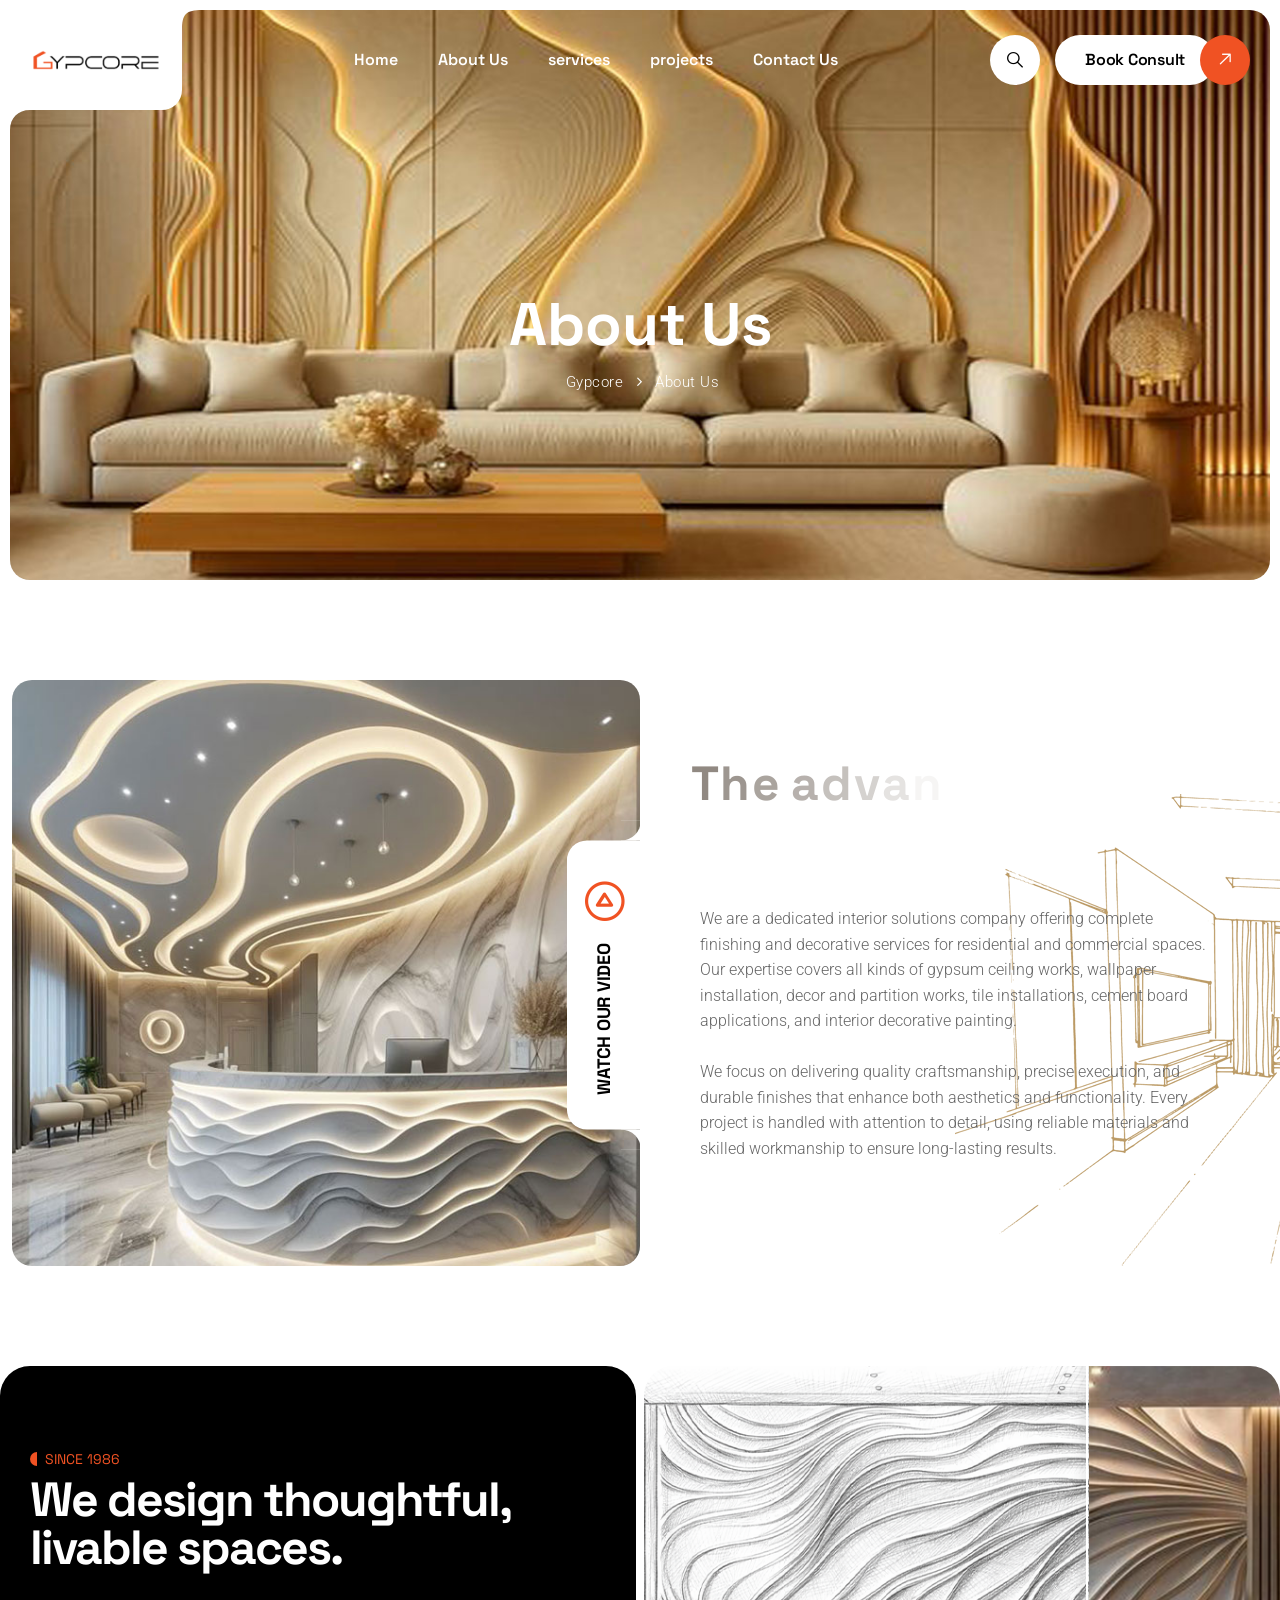
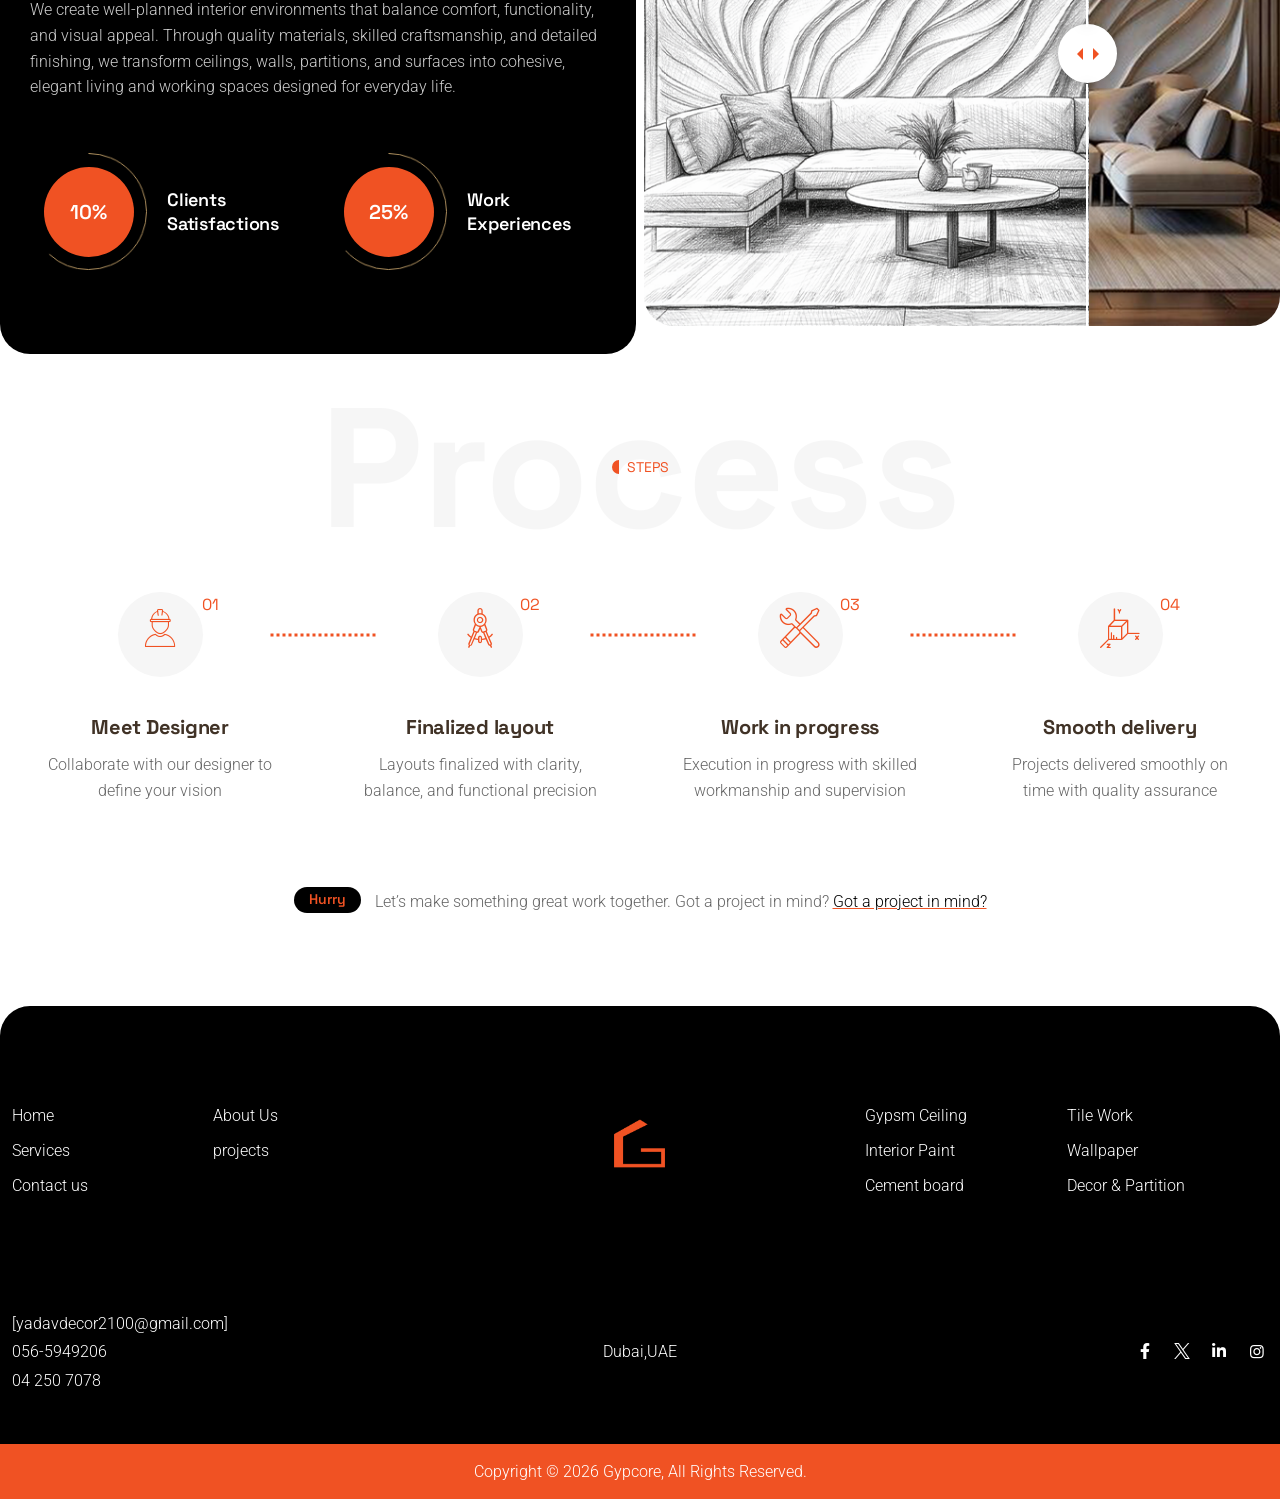
==== about-us.html @ 0801ffc0 "almost complted" ====
<!doctype html>
<html class="no-js" lang="en">
   
<!-- Mirrored from xinterio-demo.pbminfotech.com/html-demo/about-us.html by HTTrack Website Copier/3.x [XR&CO'2014], Sat, 27 Dec 2025 11:03:23 GMT -->
<head>
      <meta charset="utf-8">
      <meta http-equiv="x-ua-compatible" content="ie=edge">
      <title>About – Gypcore</title>
      <meta name="robots" content="noindex, follow">
      <meta name="description" content="">
      <meta name="viewport" content="width=device-width, initial-scale=1, shrink-to-fit=no">
      <!-- Favicon -->
      <link rel="shortcut icon" type="image/x-icon" href="images/fevicon.png">
      <!-- CSS
         ============================================ -->
      <!-- Bootstrap CSS -->
      <link rel="stylesheet" href="css/bootstrap.min.css">
      <!-- Fontawesome -->
      <link rel="stylesheet" href="css/fontawesome.css">
      <!-- Flaticon -->
      <link rel="stylesheet" href="css/flaticon.css">
      <!-- Base Icons -->
      <link rel="stylesheet" href="css/pbminfotech-base-icons.css">
      <!-- Themify Icons -->
      <link rel="stylesheet" href="css/themify-icons.css">
      <!-- Slick -->
      <link rel="stylesheet" href="css/swiper.min.css">
      <!-- Magnific -->
      <link rel="stylesheet" href="css/magnific-popup.css">
	  <!-- Twentytwenty CSS -->
	  <link rel="stylesheet" href="css/twentytwenty.css">
      <!-- AOS -->
      <link rel="stylesheet" href="css/aos.css">
      <!-- Shortcode CSS -->
      <link rel="stylesheet" href="css/shortcode.css">
      <!-- Base CSS -->
      <link rel="stylesheet" href="css/base.css">
      <!-- Style CSS -->
      <link rel="stylesheet" href="css/style.css">
      <!-- Responsive CSS -->
      <link rel="stylesheet" href="css/responsive.css">
   </head>
   <body>
    <!-- Page Wrapper -->
    <div class="page-wrapper" id="page">

		<!-- Header Main Area -->
		<header class="site-header header-style-1">
			<div class="pbmit-header-overlay">
				<div class="pbmit-main-header-area">
					<div class="container-fluid">
						<div class="pbmit-header-content d-flex justify-content-between align-items-center">
							<div class="pbmit-logo-button-area d-flex justify-content-between align-items-center">
								<div class="site-branding">
									<h1 class="site-title">
										<a href="index.html">
											<img class="logo-img" src="images/logo.png" alt="Xinterio">
										</a>
									</h1>
									<div class="pbmit-sticky-corner  pbmit-top-right-corner">
										<svg width="20" height="20" viewBox="0 0 20 20" fill="" xmlns="http://www.w3.org/2000/svg">
										   	<path d="M20 20V0C20 16 16 20 0 20H20Z" fill="red"></path>
										</svg>
									</div>
									<div class="pbmit-sticky-corner pbmit-bottom-left-corner">
										<svg width="20" height="20" viewBox="0 0 20 20" fill="none" xmlns="http://www.w3.org/2000/svg">
										   	<path d="M20 20V0C20 12 12 20 0 20H20Z" fill="red"></path>
										</svg>
									</div>
								</div>
								<div class="pbmit-button-box">
									<div class="pbmit-header-button">
										<a href="tel:056-5949206">
											<span class="pbmit-header-button-text-1">056-5949206</span>			
											<span class="pbmit-header-button-text-2">056-5949206</span>		
										</a>
									</div>
								</div>
							</div>
							<div class="site-navigation">
								<nav class="main-menu navbar-expand-xl navbar-light">
									<div class="navbar-header">
										<!-- Toggle Button --> 
										<button class="navbar-toggler" type="button">
											<i class="pbmit-base-icon-menu-1"></i>
										</button>
									</div>
									<div class="pbmit-mobile-menu-bg"></div>
									<div class="collapse navbar-collapse clearfix show" id="pbmit-menu">
										<div class="pbmit-menu-wrap">
											<span class="closepanel">
												<svg class="qodef-svg--close qodef-m" xmlns="http://www.w3.org/2000/svg" width="20.163" height="20.163" viewBox="0 0 26.163 26.163">
													<rect width="36" height="1" transform="translate(0.707) rotate(45)"></rect>
													<rect width="36" height="1" transform="translate(0 25.456) rotate(-45)"></rect>
												</svg>
											</span>
											<ul class="navigation clearfix">
												<li><a href="index.html">Home</a></li>
												<li><a href="#0" class="active">About Us</a></li>
												<li><a href="services.html">services</a></li>
												<li><a href="projects.html">projects</a></li>
												<li><a href="contact.html">Contact Us</a></li>
												<!-- <li class="dropdown">
													<a href="#">Pages</a>
													<ul>
														<li><a href="about-us.html">About Us</a></li>
														<li><a href="our-history.html">Our History</a></li>
														<li><a href="our-team.html">Our Team</a></li>
														<li><a href="team-single-details.html">Team Single Details</a></li>
														<li><a href="faq.html">Faq</a></li>
													</ul>
												</li> -->
												
											</ul>
										</div>
									</div>
								</nav>
							</div>
							<div class="pbmit-right-box d-flex align-items-center">
								<div class="pbmit-header-search-btn">
									<a href="#" title="Search">
										<i class="pbmit-base-icon-search-1"></i>
									</a>
								</div>
								<div class="pbmit-button-box-second">
									<a class="pbmit-btn" href="contact.html">
										<span class="pbmit-button-content-wrapper">
											<span class="pbmit-button-text">Book Consult</span>
										</span>
									</a>
								</div>
							</div>
						</div>
					</div>
				</div>
			</div>
		</header>
		<!-- Header Main Area End Here -->

		<!-- Title Bar -->
		<div class="pbmit-title-bar-wrapper">
			<div class="container">
				<div class="pbmit-title-bar-content">
					<div class="pbmit-title-bar-content-inner">
						<div class="pbmit-tbar">
							<div class="pbmit-tbar-inner container">
								<h1 class="pbmit-tbar-title"> About Us</h1>
							</div>
						</div>
						<div class="pbmit-breadcrumb">
							<div class="pbmit-breadcrumb-inner">
								<span>
									<a title="" href="#" class="home"><span>Gypcore</span></a>
								</span>
								<span class="sep">
									<i class="pbmit-base-icon-angle-right"></i>
								</span>
								<span><span class="post-root post post-post current-item"> About Us</span></span>
							</div>
						</div>
					</div>
				</div> 
			</div> 
		</div>
		<!-- Title Bar End-->

		<!-- Page Content -->
		<div class="page-content about-us">

			<!-- About Us Start -->
			<section class="about-us-three-sec section-xl">
					<!-- About Start -->
            <section class="about-five-bg">
				<div class="container">
					<div class="row g-0">
						<div class="col-md-12 col-xl-6">
							<div class="about-five-left-box">
								<div class="ihbox-style-area">
									<div class="pbmit-ihbox-style-20">
										<div class="pbmit-ihbox-headingicon">
											<a class="pbmin-lightbox-video  d-flex align-items-center" href="#0">
												<div class="pbmit-ihbox-icon">
													<div class="pbmit-ihbox-icon-wrapper pbmit-icon-type-icon">
														<i class="pbmit-base-icon-play-button-1"></i>
													</div>
												</div>
												<h2 class="pbmit-element-title">Watch our video</h2>
											</a>
											<div class="pbmit-ihbox-contents"></div>
										</div>
									</div>
								</div>
							</div>
						</div>
						<div class="col-md-12 col-xl-6">
							<div class="about-five-rightbox">
								<div class="pbmit-heading-subheading animation-style2">
									<!-- <h4 class="pbmit-subtitle">since 1986</h4> -->
									<h2 class="pbmit-title">The advantages of our company.</h2>
								</div>
								<div class="about-five-content">
									<p>We are a dedicated interior solutions company offering complete finishing and decorative services for residential and commercial spaces. Our expertise covers all kinds of gypsum ceiling works, wallpaper installation, decor and partition works, tile installations, cement board applications, and interior decorative painting.</p>
									<p>We focus on delivering quality craftsmanship, precise execution, and durable finishes that enhance both aesthetics and functionality. Every project is handled with attention to detail, using reliable materials and skilled workmanship to ensure long-lasting results.</p>
									
								</div>
							</div>
						</div>
					</div>
				</div>
            </section>
            <!-- About End --> 
			</section>
			<!-- About Us End -->

			<!-- Before After Start -->
			<section>
				<div class="container-fluid p-0">
					<div class="row g-2">
						<div class="col-md-12 col-xl-6">
							<div class="before-after-left-area pbmit-bg-color-blackish">
								<div class="pbmit-heading-subheading animation-style4">
									<h4 class="pbmit-subtitle">since 1986</h4>
									<h2 class="pbmit-title">We design thoughtful, livable spaces.</h2>
									<div class="pbmit-heading-desc">
									We create well-planned interior environments that balance comfort, functionality, and visual appeal. Through quality materials, skilled craftsmanship, and detailed finishing, we transform ceilings, walls, partitions, and surfaces into cohesive, elegant living and working spaces designed for everyday life.
									</div>
								</div>
								<div class="row pbmit-fid-style-one">
									<div class="col-md-6">
										<div class="pbminfotech-ele-fid-style-1">
											<div class="pbmit-fld-contents d-flex align-items-center">
												<div class="pbmit-circle-outer" data-digit="87" data-fill="#bb9a65" data-emptyfill="" data-before="" data-after="<span>%</span>" data-thickness="1" data-size="127">
													<div class="pbmit-circle">
														<div class="pbmit-fid-inner">
															<span class="pbmit-fid-before"></span>
															<span class="pbmit-number-rotate numinate" data-appear-animation="animateDigits" data-from="0" data-to="87" data-interval="5" data-before="" data-before-style="" data-after="" data-after-style="">87</span>
															<span class="pbmit-fid"><span>%</span></span>
														</div>
													</div>
												</div>
												<div class="pbmit-fid-sub">
													<h3 class="pbmit-fid-title">Clients <br> Satisfactions</h3>
												</div>
											</div>
										</div>
									</div>
									<div class="col-md-6">
										<div class="pbminfotech-ele-fid-style-1">
											<div class="pbmit-fld-contents d-flex align-items-center">
												<div class="pbmit-circle-outer" data-digit="89" data-fill="#bb9a65" data-emptyfill="" data-before="" data-after="<span>%</span>" data-thickness="1" data-size="127">
													<div class="pbmit-circle">
														<div class="pbmit-fid-inner">
															<span class="pbmit-fid-before"></span>
															<span class="pbmit-number-rotate numinate" data-appear-animation="animateDigits" data-from="0" data-to="89" data-interval="5" data-before="" data-before-style="" data-after="" data-after-style="">89</span>
															<span class="pbmit-fid"><span>%</span></span>
														</div>
													</div>
												</div>
												<div class="pbmit-fid-sub">
													<h3 class="pbmit-fid-title">Work <br> Experiences</h3>
												</div>
											</div>
										</div>
									</div>
								</div>
							</div>
						</div>
						<div class="col-md-12 col-xl-6">
							<div class="twentytwenty-container">
								<img src="images/homepage-5/bg/after.png" alt="Before">
								<img src="images/homepage-5/bg/before.png" alt="After">
							</div>
						</div>
					</div>
				</div>
            </section>
			<!-- Before After End -->

			<!-- Ihbox Start -->
            <!-- <section class="ihbox-section-three section-lgt">
				<div class="container">
					<div class="heading-area">
						<div class="pbmit-heading">
							<h2><span class="pbmit-award">Award &amp; achievement</span></h2>
						</div>
					</div>
					<div class="row g-0 pt-3">
						<div class="pbmit-col-20">
							<div class="pbmit-ihbox-style-10">
								<div class="pbmit-ihbox-headingicon">
									<div class="pbmit-ihbox-icon">
										<div class="pbmit-ihbox-icon-wrapper pbmit-ihbox-icon-type-image">
											<img src="images/homepage-3/ihbox/ih-award01.png" alt="">
										</div>
									</div>
									<div class="pbmit-ihbox-contents">
										<h2 class="pbmit-element-title">Top 5 Interior Design Inspiration 2023</h2>
									</div>
								</div>
							</div>
						</div>
						<div class="pbmit-col-20">
							<div class="pbmit-ihbox-style-10">
								<div class="pbmit-ihbox-headingicon">
									<div class="pbmit-ihbox-icon">
										<div class="pbmit-ihbox-icon-wrapper pbmit-ihbox-icon-type-image">
											<img src="images/homepage-3/ihbox/ih-award02.png" alt="">
										</div>
									</div>
									<div class="pbmit-ihbox-contents">
										<h2 class="pbmit-element-title">Top 5 Interior Design Inspiration 2023</h2>
									</div>
								</div>
							</div>
						</div>
						<div class="pbmit-col-20">
							<div class="pbmit-ihbox-style-10">
								<div class="pbmit-ihbox-headingicon">
									<div class="pbmit-ihbox-icon">
										<div class="pbmit-ihbox-icon-wrapper pbmit-ihbox-icon-type-image">
											<img src="images/homepage-3/ihbox/ih-award03.png" alt="">
										</div>
									</div>
									<div class="pbmit-ihbox-contents">
										<h2 class="pbmit-element-title">Top 5 Interior Design Inspiration 2023</h2>
									</div>
								</div>
							</div>
						</div>
						<div class="pbmit-col-20">
							<div class="pbmit-ihbox-style-10">
								<div class="pbmit-ihbox-headingicon">
									<div class="pbmit-ihbox-icon">
										<div class="pbmit-ihbox-icon-wrapper pbmit-ihbox-icon-type-image">
											<img src="images/homepage-3/ihbox/ih-award04.png" alt="">
										</div>
									</div>
									<div class="pbmit-ihbox-contents">
										<h2 class="pbmit-element-title">Top 5 Interior Design Inspiration 2023</h2>
									</div>
								</div>
							</div>
						</div>
						<div class="pbmit-col-20">
							<div class="pbmit-ihbox-style-10">
								<div class="pbmit-ihbox-headingicon">
									<div class="pbmit-ihbox-icon">
										<div class="pbmit-ihbox-icon-wrapper pbmit-ihbox-icon-type-image">
											<img src="images/homepage-3/ihbox/ih-award05.png" alt="">
										</div>
									</div>
									<div class="pbmit-ihbox-contents">
										<h2 class="pbmit-element-title">Top 5 Interior Design Inspiration 2023</h2>
									</div>
								</div>
							</div>
						</div>
					</div>
				</div>
            </section> -->
            <!-- Ihbox End -->

			<!-- Process Start -->
			<section class="process-section-two">
				<div class="container">
					<div class="position-relative text-center">
						<div class="pbmit-heading-subheading animation-style3">
							<h4 class="pbmit-subtitle">Steps</h4>
							<h2 class="pbmit-title">How organization works</h2>
						</div>
						<div class="pbmit-ih-highlight">
							<h2>Process</h2>
						</div>
					</div>
					<div class="row pbmit-element-column-four">
						<article class="pbmit-miconheading-style-4 col-md-6 col-lg-3">
							<div class="pbmit-ihbox-style-4">
								<div class="pbmit-ihbox-headingicon">
									<div class="pbmit-ihbox-icon">
										<div class="pbmit-ihbox-icon-wrapper">
											<div class="pbmit-icon-wrapper pbmit-icon-type-icon">
												<i class="pbmit-xinterio-icon pbmit-xinterio-icon-engineer"></i>
											</div>
										</div>
									</div>
									<h2 class="pbmit-element-title">
										Meet Designer 
									</h2>
									<div class="pbmit-heading-desc">Collaborate with our designer to define your vision</div>
								</div>
							</div>
						</article>
						<article class="pbmit-miconheading-style-4 col-md-6 col-lg-3">
							<div class="pbmit-ihbox-style-4">
								<div class="pbmit-ihbox-headingicon">
									<div class="pbmit-ihbox-icon">
										<div class="pbmit-ihbox-icon-wrapper">
											<div class="pbmit-icon-wrapper pbmit-icon-type-icon">
												<i class="pbmit-xinterio-icon pbmit-xinterio-icon-compass"></i>
											</div>
										</div>
									</div>
									<h2 class="pbmit-element-title">
										Finalized layout
									</h2>
									<div class="pbmit-heading-desc">Layouts finalized with clarity, balance, and functional precision</div>
								</div>
							</div>
						</article>
						<article class="pbmit-miconheading-style-4 col-md-6 col-lg-3">
							<div class="pbmit-ihbox-style-4">
								<div class="pbmit-ihbox-headingicon">
									<div class="pbmit-ihbox-icon">
										<div class="pbmit-ihbox-icon-wrapper">
											<div class="pbmit-icon-wrapper pbmit-icon-type-icon">
												<i class="pbmit-xinterio-icon pbmit-xinterio-icon-tools"></i>
											</div>
										</div>
									</div>
									<h2 class="pbmit-element-title">
										Work in progress
									</h2>
									<div class="pbmit-heading-desc">Execution in progress with skilled workmanship and supervision</div>
								</div>
							</div>
						</article>
						<article class="pbmit-miconheading-style-4 col-md-6 col-lg-3">
							<div class="pbmit-ihbox-style-4">
								<div class="pbmit-ihbox-headingicon">
									<div class="pbmit-ihbox-icon">
										<div class="pbmit-ihbox-icon-wrapper">
											<div class="pbmit-icon-wrapper pbmit-icon-type-icon">
												<i class="pbmit-xinterio-icon pbmit-xinterio-icon-axis"></i>
											</div>
										</div>
									</div>
									<h2 class="pbmit-element-title">
										Smooth delivery
									</h2>
									<div class="pbmit-heading-desc">Projects delivered smoothly on time with quality assurance</div>
								</div>
							</div>
						</article>
					</div>
					<div class="pbmit-text-editor">
						<span class="pbmit-text-design">Hurry</span>  Let’s make something great work together. Got a project in mind? <span class="pbmit-globalcolor"><u><a href="contact.html">Got a project in mind?</a></u></span>
					</div>
				</div>
			</section>
			<!-- Process End -->
			 
		</div>
		<!-- Page Content End -->

		  <!-- footer -->
        <footer class="site-footer footer-style-1 pbmit-bg-color-secondary">
			<div class="footer-wrap pbmit-footer-widget-area">
				<div class="container">
					<div class="row">
						<div class="col-md-4">
							<aside class="widget pbmit-two-column-menu">
								<ul>
									<li><a href="index.html">Home</a></li>
									<li><a href="about-us.html">About Us</a></li>
									<li><a href="services.html">Services</a></li>
									<li><a href="projects.html">projects</a></li>
									<li><a href="contact.html">Contact us</a></li>
								</ul>
							</aside>
						</div>
						<div class="col-md-4">
							<aside class="widget">
								<div class="textwidget">
									<div class="pbmit-footer-logo">
										<img src="images/fevicon.png" alt="">
									</div>
								</div>
							</aside>
						</div>
						<div class="col-md-4">
							<aside class="widget pbmit-two-column-menu">
								<ul>
									<li><a href="services.html">Gypsm Ceiling</a></li>
									<li><a href="services.html">Tile Work</a></li>
									<li><a href="services.html">Interior Paint</a></li>
									<li><a href="services.html"></a>Wallpaper</li>
									<li><a href="services.html">Cement board</a></li>
									<li><a href="services.html">Decor & Partition</a></li>
								</ul>
							</aside>
						</div>
					</div>
				</div>
			</div>
			<div class="pbmit-footer-big-area-wrapper">
				<div class="footer-wrap pbmit-footer-big-area">
					<div class="container">
						<div class="row align-items-center">
							<div class="col-md-4 pbmit-footer-left">
								<span class="pbmit-email-text"> <a href="mailto:yadavdecor2100@gmail.com" class="__cf_email__" data-cfemail="#0">[yadavdecor2100@gmail.com]</a></span>
								<span class="pbmit-phone-number"><a href="tel:056-5949206">056-5949206</a></span>
								<span class="pbmit-phone-number"><a href="tel:042507078">04 250 7078</a></span>
							</div>
							<div class="col-md-4 pbmit-footer-right">
								<span class="pbmit-address">Dubai,UAE</span>
							</div>
							<div class="col-md-4 pbmit-footer-right-social">
								<ul class="pbmit-social-links">
									<li class="pbmit-social-li pbmit-social-facebook">
										<a title="Facebook" href="#" target="_blank">
											<span><i class="pbmit-base-icon-facebook-f"></i></span>
										</a>
									</li>
									<li class="pbmit-social-li pbmit-social-twitter">
										<a title="Twitter" href="#" target="_blank">
											<span><i class="pbmit-base-icon-twitter-2"></i></span>
										</a>
									</li>
									<li class="pbmit-social-li pbmit-social-linkedin">
										<a title="LinkedIn" href="#" target="_blank">
											<span><i class="pbmit-base-icon-linkedin-in"></i></span>
										</a>
									</li>
									<li class="pbmit-social-li pbmit-social-instagram">
										<a title="Instagram" href="#" target="_blank">
											<span><i class="pbmit-base-icon-instagram"></i></span>
										</a>
									</li>
								</ul>
							</div>	
						</div>
					</div>
				</div>
			</div>
			<div class="pbmit-footer-text-area" style="background-color: #f05223;">
				<div class="container">
					<div class="pbmit-footer-text-inner">
						<div class="row">
							<div class="col-md-12"> 
								<div class="pbmit-footer-copyright-text-area"> Copyright © 2026 <a href="#0">Gypcore</a>, All Rights Reserved.</div>
							</div>
						</div>
					</div>
				</div>
			</div>
        </footer>
		<!-- footer End -->

		<!-- Search Box Start Here -->
		<div class="pbmit-search-overlay">
			<div class="pbmit-icon-close">
				<svg class="qodef-svg--close qodef-m" xmlns="http://www.w3.org/2000/svg" width="28.163" height="28.163" viewBox="0 0 26.163 26.163">
					<rect width="36" height="1" transform="translate(0.707) rotate(45)"></rect>
					<rect width="36" height="1" transform="translate(0 25.456) rotate(-45)"></rect>
				</svg>
			</div>
			<div class="pbmit-search-outer"> 
				<form class="pbmit-site-searchform">
					<input type="search" class="form-control field searchform-s" name="s" placeholder="Search …">
					<button type="submit"></button>
				</form>
			</div>
		</div>
		<!-- Search Box End Here -->

		<!-- Scroll To Top -->
		<div class="pbmit-progress-wrap">
			<svg class="pbmit-progress-circle svg-content" width="100%" height="100%" viewBox="-1 -1 102 102">
				<path d="M50,1 a49,49 0 0,1 0,98 a49,49 0 0,1 0,-98"></path>
			</svg>	
		</div>
		<!-- Scroll To Top End -->
         
        </div>
        <!-- Page Wrapper End -->

    <!-- JS 
        ============================================ -->
	<!-- jQuery JS -->
	<script data-cfasync="false" src="../cdn-cgi/scripts/5c5dd728/cloudflare-static/email-decode.min.js"></script><script src="js/jquery.min.js"></script>
	<!-- Popper JS -->
	<script src="js/popper.min.js"></script>
	<!-- Bootstrap JS -->
	<script src="js/bootstrap.min.js"></script>
	<!-- jquery Waypoints JS -->
	<script src="js/jquery.waypoints.min.js"></script>
	<!-- jquery Appear JS -->
	<script src="js/jquery.appear.js"></script>
	<!-- Numinate JS -->
	<script src="js/numinate.min.js"></script>
	<!-- Slick JS -->
	<script src="js/swiper.min.js"></script>
	<!-- Magnific JS -->
	<script src="js/jquery.magnific-popup.min.js"></script>
	<!-- Circle Progress JS -->
	<script src="js/circle-progress.js"></script> 
	<!-- countdown JS -->
	<script src="js/jquery.countdown.min.js"></script> 
	<!-- AOS -->
	<script src="js/aos.js"></script>
	<!-- GSAP -->
	<script src='js/gsap.js'></script>
	<!-- Scroll Trigger -->
	<script src='js/ScrollTrigger.js'></script>
	<!-- Split Text -->
	<script src='js/SplitText.js'></script>
	<!-- Magnetic -->
	<script src='js/magnetic.js'></script>
	<!-- Morphext JS -->
	<script src="js/morphext.min.js"></script>
	<script src="js/popper.min.js"></script>
	<!-- GSAP Animation -->
	<script src='js/gsap-animation.js'></script>
	<!-- Twentytwenty JS -->
	<script src="js/jquery.event.move.js"></script>
	<script src="js/jquery.twentytwenty.js"></script> 
	<!-- Scripts JS -->
	<script src="js/scripts.js"></script>

   <script defer src="https://static.cloudflareinsights.com/beacon.min.js/vcd15cbe7772f49c399c6a5babf22c1241717689176015" integrity="sha512-ZpsOmlRQV6y907TI0dKBHq9Md29nnaEIPlkf84rnaERnq6zvWvPUqr2ft8M1aS28oN72PdrCzSjY4U6VaAw1EQ==" data-cf-beacon='{"version":"2024.11.0","token":"125856bf84ab44059737e93b01aa0fef","server_timing":{"name":{"cfCacheStatus":true,"cfEdge":true,"cfExtPri":true,"cfL4":true,"cfOrigin":true,"cfSpeedBrain":true},"location_startswith":null}}' crossorigin="anonymous"></script>
</body>

<!-- Mirrored from xinterio-demo.pbminfotech.com/html-demo/about-us.html by HTTrack Website Copier/3.x [XR&CO'2014], Sat, 27 Dec 2025 11:03:23 GMT -->
</html>
---- css/pbminfotech-base-icons.css ----
@font-face {
  font-family: 'pbminfotech-base-icons';
  src: url('../fonts/pbminfotech-base-icons8b01.eot?45540010');
  src: url('../fonts/pbminfotech-base-icons8b01.eot?45540010#iefix') format('embedded-opentype'),
       url('../fonts/pbminfotech-base-icons8b01.woff2?45540010') format('woff2'),
       url('../fonts/pbminfotech-base-icons8b01.woff?45540010') format('woff'),
       url('../fonts/pbminfotech-base-icons8b01.ttf?45540010') format('truetype'),
       url('../fonts/pbminfotech-base-icons8b01.svg?45540010#pbminfotech-base-icons') format('svg');
  font-weight: normal;
  font-style: normal;
}
/* Chrome hack: SVG is rendered more smooth in Windozze. 100% magic, uncomment if you need it. */
/* Note, that will break hinting! In other OS-es font will be not as sharp as it could be */
/*
@media screen and (-webkit-min-device-pixel-ratio:0) {
  @font-face {
    font-family: 'pbminfotech-base-icons';
    src: url('../font/pbminfotech-base-icons.svg?45540010#pbminfotech-base-icons') format('svg');
  }
}
*/
[class^="pbmit-base-icon-"]:before, [class*=" pbmit-base-icon-"]:before {
  font-family: "pbminfotech-base-icons";
  font-style: normal;
  font-weight: normal;
  speak: never;

  display: inline-block;
  text-decoration: inherit;
  width: 1em;
  margin-right: .2em;
  text-align: center;
  /* opacity: .8; */

  /* For safety - reset parent styles, that can break glyph codes*/
  font-variant: normal;
  text-transform: none;

  /* fix buttons height, for twitter bootstrap */
  line-height: 1em;

  /* Animation center compensation - margins should be symmetric */
  /* remove if not needed */
  margin-left: .2em;

  /* you can be more comfortable with increased icons size */
  /* font-size: 120%; */

  /* Font smoothing. That was taken from TWBS */
  -webkit-font-smoothing: antialiased;
  -moz-osx-font-smoothing: grayscale;

  /* Uncomment for 3D effect */
  /* text-shadow: 1px 1px 1px rgba(127, 127, 127, 0.3); */
}

.pbmit-base-icon-d1:before { content: '\e800'; } /* '' */
.pbmit-base-icon-chat:before { content: '\e801'; } /* '' */
.pbmit-base-icon-calendar:before { content: '\e802'; } /* '' */
.pbmit-base-icon-heart:before { content: '\e803'; } /* '' */
.pbmit-base-icon-link:before { content: '\e804'; } /* '' */
.pbmit-base-icon-quote:before { content: '\e805'; } /* '' */
.pbmit-base-icon-right-open:before { content: '\e806'; } /* '' */
.pbmit-base-icon-left-open:before { content: '\e807'; } /* '' */
.pbmit-base-icon-user:before { content: '\e808'; } /* '' */
.pbmit-base-icon-chat-1:before { content: '\e809'; } /* '' */
.pbmit-base-icon-folder-open:before { content: '\e80a'; } /* '' */
.pbmit-base-icon-tags:before { content: '\e80b'; } /* '' */
.pbmit-base-icon-tumbler:before { content: '\e80c'; } /* '' */
.pbmit-base-icon-search-1:before { content: '\e80d'; } /* '' */
.pbmit-base-icon-location:before { content: '\e80e'; } /* '' */
.pbmit-base-icon-right-big:before { content: '\e80f'; } /* '' */
.pbmit-base-icon-left-quote:before { content: '\e810'; } /* '' */
.pbmit-base-icon-down-open-big:before { content: '\e811'; } /* '' */
.pbmit-base-icon-up-open-big:before { content: '\e812'; } /* '' */
.pbmit-base-icon-cancel:before { content: '\e813'; } /* '' */
.pbmit-base-icon-angle-right:before { content: '\e814'; } /* '' */
.pbmit-base-icon-arrow-right:before { content: '\e815'; } /* '' */
.pbmit-base-icon-aside:before { content: '\e816'; } /* '' */
.pbmit-base-icon-music:before { content: '\e817'; } /* '' */
.pbmit-base-icon-plus:before { content: '\e818'; } /* '' */
.pbmit-base-icon-videocam:before { content: '\e819'; } /* '' */
.pbmit-base-icon-link-1:before { content: '\e81a'; } /* '' */
.pbmit-base-icon-gallery:before { content: '\e81b'; } /* '' */
.pbmit-base-icon-right-small:before { content: '\e81c'; } /* '' */
.pbmit-base-icon-left-small:before { content: '\e81d'; } /* '' */
.pbmit-base-icon-angle-left:before { content: '\e81e'; } /* '' */
.pbmit-base-icon-arrow-left:before { content: '\e81f'; } /* '' */
.pbmit-base-icon-form:before { content: '\e820'; } /* '' */
.pbmit-base-icon-method-draw-image:before { content: '\e821'; } /* '' */
.pbmit-base-icon-marker:before { content: '\e822'; } /* '' */
.pbmit-base-icon-contact:before { content: '\e823'; } /* '' */
.pbmit-base-icon-supermarket-1:before { content: '\e824'; } /* '' */
.pbmit-base-icon-supermarket:before { content: '\e825'; } /* '' */
.pbmit-base-icon-quote-left:before { content: '\e826'; } /* '' */
.pbmit-base-icon-shopping-bag:before { content: '\e827'; } /* '' */
.pbmit-base-icon-phone-volume-solid-1:before { content: '\e828'; } /* '' */
.pbmit-base-icon-menu-1:before { content: '\e829'; } /* '' */
.pbmit-base-icon-arrow-right-1:before { content: '\e82a'; } /* '' */
.pbmit-base-icon-align-left:before { content: '\e82c'; } /* '' */
.pbmit-base-icon-clock-2:before { content: '\e82d'; } /* '' */
.pbmit-base-icon-testimonial:before { content: '\e82e'; } /* '' */
.pbmit-base-icon-arrow:before { content: '\e82f'; } /* '' */
.pbmit-base-icon-sticky:before { content: '\e830'; } /* '' */
.pbmit-base-icon-pin-outline:before { content: '\e831'; } /* '' */
.pbmit-base-icon-clock:before { content: '\e832'; } /* '' */
.pbmit-base-icon-phone:before { content: '\e833'; } /* '' */
.pbmit-base-icon-curve-arrow:before { content: '\e834'; } /* '' */
.pbmit-base-icon-placeholder:before { content: '\e835'; } /* '' */
.pbmit-base-icon-clock-1:before { content: '\e836'; } /* '' */
.pbmit-base-icon-email:before { content: '\e837'; } /* '' */
.pbmit-base-icon-user-1:before { content: '\e838'; } /* '' */
.pbmit-base-icon-right-arrow:before { content: '\e83a'; } /* '' */
.pbmit-base-icon-supermarket-2:before { content: '\e83b'; } /* '' */
.pbmit-base-icon-speech-bubble:before { content: '\e83c'; } /* '' */
.pbmit-base-icon-appointment:before { content: '\e83d'; } /* '' */
.pbmit-base-icon-shopping-cart:before { content: '\e83e'; } /* '' */
.pbmit-base-icon-chat-2:before { content: '\e840'; } /* '' */
.pbmit-base-icon-letter:before { content: '\e841'; } /* '' */
.pbmit-base-icon-placeholder-1:before { content: '\e842'; } /* '' */
.pbmit-base-icon-star:before { content: '\e843'; } /* '' */
.pbmit-base-icon-calendar-1:before { content: '\e844'; } /* '' */
.pbmit-base-icon-share:before { content: '\e845'; } /* '' */
.pbmit-base-icon-left-arrow:before { content: '\e846'; } /* '' */
.pbmit-base-icon-right:before { content: '\e847'; } /* '' */
.pbmit-base-icon-chat-bubble:before { content: '\e848'; } /* '' */
.pbmit-base-icon-bookmark:before { content: '\e849'; } /* '' */
.pbmit-base-icon-chat-bubble-1:before { content: '\e84a'; } /* '' */
.pbmit-base-icon-phone-volume-solid:before { content: '\e84b'; } /* '' */
.pbmit-base-icon-heart-empty:before { content: '\e84c'; } /* '' */
.pbmit-base-icon-check-solid:before { content: '\e84d'; } /* '' */
.pbmit-base-icon-left-arrow-1:before { content: '\e84e'; } /* '' */
.pbmit-base-icon-next:before { content: '\e84f'; } /* '' */
.pbmit-base-icon-square-dot-:before { content: '\e850'; } /* '' */
.pbmit-base-icon-calendar-alt-solid:before { content: '\e852'; } /* '' */
.pbmit-base-icon-location-1:before { content: '\e854'; } /* '' */
.pbmit-base-icon-forward:before { content: '\e855'; } /* '' */
.pbmit-base-icon-pin:before { content: '\e856'; } /* '' */
.pbmit-base-icon-left:before { content: '\e857'; } /* '' */
.pbmit-base-icon-plus-symbol-button:before { content: '\e858'; } /* '' */
.pbmit-base-icon-left-dir:before { content: '\e859'; } /* '' */
.pbmit-base-icon-right-dir:before { content: '\e85a'; } /* '' */
.pbmit-base-icon-phone-call:before { content: '\e85b'; } /* '' */
.pbmit-base-icon-tick:before { content: '\e85c'; } /* '' */
.pbmit-base-icon-phone-call-1:before { content: '\e85d'; } /* '' */
.pbmit-base-icon-comment-alt:before { content: '\e85e'; } /* '' */
.pbmit-base-icon-comment:before { content: '\e85f'; } /* '' */
.pbmit-base-icon-close-circular-button-symbol:before { content: '\e860'; } /* '' */
.pbmit-base-icon-download-solid:before { content: '\e862'; } /* '' */
.pbmit-base-icon-news:before { content: '\e863'; } /* '' */
.pbmit-base-icon-location-dot-solid:before { content: '\e864'; } /* '' */
.pbmit-base-icon-calendar-2:before { content: '\e865'; } /* '' */
.pbmit-base-icon-user-2:before { content: '\e866'; } /* '' */
.pbmit-base-icon-chat-3:before { content: '\e867'; } /* '' */
.pbmit-base-icon-doc:before { content: '\e868'; } /* '' */
.pbmit-base-icon-file:before { content: '\e869'; } /* '' */
.pbmit-base-icon-arroba:before { content: '\e86a'; } /* '' */
.pbmit-base-icon-location-2:before { content: '\e86b'; } /* '' */
.pbmit-base-icon-time:before { content: '\e86c'; } /* '' */
.pbmit-base-icon-plus-button:before { content: '\e86f'; } /* '' */
.pbmit-base-icon-check:before { content: '\e870'; } /* '' */
.pbmit-base-icon-facebook-f:before { content: '\e871'; } /* '' */
.pbmit-base-icon-check-mark:before { content: '\e872'; } /* '' */
.pbmit-base-icon-linkedin-in:before { content: '\e873'; } /* '' */
.pbmit-base-icon-quote-2:before { content: '\e874'; } /* '' */
.pbmit-base-icon-left-arrow-2:before { content: '\e876'; } /* '' */
.pbmit-base-icon-right-arrow-2:before { content: '\e877'; } /* '' */
.pbmit-base-icon-full-stop:before { content: '\e881'; } /* '' */
.pbmit-base-icon-check-mark-2:before { content: '\e882'; } /* '' */
.pbmit-base-icon-pointed-star:before { content: '\e883'; } /* '' */
.pbmit-base-icon-up-right-arrow:before { content: '\e884'; } /* '' */
.pbmit-base-icon-phone-auricular-and-clock-delivery-symbol:before { content: '\e885'; } /* '' */
.pbmit-base-icon-right-quotation-mark:before { content: '\e886'; } /* '' */
.pbmit-base-icon-play-button-1:before { content: '\e887'; } /* '' */
.pbmit-base-icon-share-1:before { content: '\e888'; } /* '' */
.pbmit-base-icon-star-1:before { content: '\e889'; } /* '' */
.pbmit-base-icon-user-3:before { content: '\e88a'; } /* '' */
.pbmit-base-icon-calendar-3:before { content: '\e88b'; } /* '' */
.pbmit-base-icon-xinterio-star:before { content: '\e88d'; } /* '' */
.pbmit-base-icon-download:before { content: '\e88f'; } /* '' */
.pbmit-base-icon-clock-3:before { content: '\e892'; } /* '' */
.pbmit-base-icon-document:before { content: '\e893'; } /* '' */
.pbmit-base-icon-twitter-2:before { content: '\e895'; } /* '' */
.pbmit-base-icon-right-1:before { content: '\e896'; } /* '' */
.pbmit-base-icon-user-4:before { content: '\e897'; } /* '' */
.pbmit-base-icon-cross:before { content: '\e898'; } /* '' */
.pbmit-base-icon-tick-1:before { content: '\e89a'; } /* '' */
.pbmit-base-icon-doc-file-format:before { content: '\e89b'; } /* '' */
.pbmit-base-icon-pdf-file-format-symbol-1:before { content: '\e89c'; } /* '' */
.pbmit-base-icon-checked:before { content: '\e8a0'; } /* '' */
.pbmit-base-icon-pdf-file-format-symbol:before { content: '\e8b8'; } /* '' */
.pbmit-base-icon-play-button:before { content: '\e8bc'; } /* '' */
.pbmit-base-icon-search:before { content: '\e8c4'; } /* '' */
.pbmit-base-icon-cart-bag:before { content: '\e8c5'; } /* '' */
.pbmit-base-icon-check-square-regular:before { content: '\e8cf'; } /* '' */
.pbmit-base-icon-black-arrow-1:before { content: '\e8dd'; } /* '' */
.pbmit-base-icon-share-2:before { content: '\e8e0'; } /* '' */
.pbmit-base-icon-up-right-arrow-1:before { content: '\e8ea'; } /* '' */
.pbmit-base-icon-pbmit-up-arrow:before { content: '\e8eb'; } /* '' */
.pbmit-base-icon-twitter:before { content: '\f099'; } /* '' */
.pbmit-base-icon-right-circled:before { content: '\f0a9'; } /* '' */
.pbmit-base-icon-menu:before { content: '\f0c9'; } /* '' */
.pbmit-base-icon-gplus:before { content: '\f0d5'; } /* '' */
.pbmit-base-icon-mail-alt:before { content: '\f0e0'; } /* '' */
.pbmit-base-icon-comment-empty:before { content: '\f0e5'; } /* '' */
.pbmit-base-icon-chat-empty:before { content: '\f0e6'; } /* '' */
.pbmit-base-icon-angle-double-right:before { content: '\f101'; } /* '' */
.pbmit-base-icon-reply:before { content: '\f112'; } /* '' */
.pbmit-base-icon-folder-open-empty:before { content: '\f115'; } /* '' */
.pbmit-base-icon-ok-squared:before { content: '\f14a'; } /* '' */
.pbmit-base-icon-youtube-play:before { content: '\f16a'; } /* '' */
.pbmit-base-icon-instagram:before { content: '\f16d'; } /* '' */
.pbmit-base-icon-flickr:before { content: '\f16e'; } /* '' */
.pbmit-base-icon-paper-plane:before { content: '\f1d8'; } /* '' */
.pbmit-base-icon-pinterest:before { content: '\f231'; } /* '' */
.pbmit-base-icon-vimeo-1:before { content: '\f27d'; } /* '' */
.pbmit-base-icon-reddit:before { content: '\f281'; } /* '' */
.pbmit-base-icon-user-circle:before { content: '\f2bd'; } /* '' */
.pbmit-base-icon-facebook-squared:before { content: '\f308'; } /* '' */
.pbmit-base-icon-linkedin-squared:before { content: '\f30c'; } /* '' */
.pbmit-base-icon-comment-1:before { content: '\f4ac'; } /* '' */
---- css/twentytwenty.css ----
.twentytwenty-horizontal .twentytwenty-handle:before, 
.twentytwenty-horizontal .twentytwenty-handle:after, 
.twentytwenty-vertical .twentytwenty-handle:before, 
.twentytwenty-vertical .twentytwenty-handle:after {
	content: " ";
	display: block;
	background: white;
	position: absolute;
	z-index: 30;
	-webkit-box-shadow: 0px 0px 12px rgba(51, 51, 51, 0.5);
	-moz-box-shadow: 0px 0px 12px rgba(51, 51, 51, 0.5);
	box-shadow: 0px 0px 12px rgba(51, 51, 51, 0.5); 
}
.twentytwenty-horizontal .twentytwenty-handle:before, 
.twentytwenty-horizontal .twentytwenty-handle:after {
	width: 3px;
	height: 9999px;
	left: 50%;
	margin-left: -1.5px; 
}
.twentytwenty-vertical .twentytwenty-handle:before, 
.twentytwenty-vertical .twentytwenty-handle:after {
	width: 9999px;
	height: 3px;
	top: 50%;
	margin-top: -1.5px; 
}
.twentytwenty-left-arrow, .twentytwenty-right-arrow, .twentytwenty-up-arrow, .twentytwenty-down-arrow {
	width: 0;
	height: 0;
	border: 6px inset transparent;
	position: absolute; 
}
.twentytwenty-left-arrow, .twentytwenty-right-arrow {
	top: 50%;
	margin-top: -6px; 
}
.twentytwenty-up-arrow, .twentytwenty-down-arrow {
	left: 50%;
	margin-left: -6px; 
}
.twentytwenty-container {
	-webkit-box-sizing: content-box;
	-moz-box-sizing: content-box;
	box-sizing: content-box;
	z-index: 0;
	overflow: hidden;
	position: relative;
	-webkit-user-select: none;
	-moz-user-select: none;
	-ms-user-select: none; 
	border-radius: 30px;
}
.twentytwenty-container img {
    max-width: 100%;
    position: absolute;
    top: 0;
    display: block; 
}
.twentytwenty-container.active .twentytwenty-overlay, 
.twentytwenty-container.active :hover.twentytwenty-overlay {
    background: rgba(0, 0, 0, 0); 
}
.twentytwenty-container.active .twentytwenty-overlay .twentytwenty-before-label,
.twentytwenty-container.active .twentytwenty-overlay .twentytwenty-after-label, 
.twentytwenty-container.active :hover.twentytwenty-overlay .twentytwenty-before-label,
.twentytwenty-container.active :hover.twentytwenty-overlay .twentytwenty-after-label {
	opacity: 0; 
}
.twentytwenty-container * {
    -webkit-box-sizing: content-box;
    -moz-box-sizing: content-box;
    box-sizing: content-box;
}
.twentytwenty-overlay {
	-webkit-transition-property: background;
	-moz-transition-property: background;
	transition-property: background;
	background: rgba(0, 0, 0, 0);
	z-index: 25; 
}
.twentytwenty-before {
  	z-index: 20; 
}
.twentytwenty-after {
  	z-index: 10; 
}
.twentytwenty-horizontal .twentytwenty-handle:before {
	bottom: 50%;
	margin-bottom: 22px;
	-webkit-box-shadow: 0 3px 0 white, 0px 0px 12px rgba(51, 51, 51, 0.5);
	-moz-box-shadow: 0 3px 0 white, 0px 0px 12px rgba(51, 51, 51, 0.5);
	box-shadow: 0 3px 0 white, 0px 0px 12px rgba(51, 51, 51, 0.5); 
}
.twentytwenty-horizontal .twentytwenty-handle:after {
	top: 50%;
	margin-top: 22px;
	-webkit-box-shadow: 0 -3px 0 white, 0px 0px 12px rgba(51, 51, 51, 0.5);
	-moz-box-shadow: 0 -3px 0 white, 0px 0px 12px rgba(51, 51, 51, 0.5);
	box-shadow: 0 -3px 0 white, 0px 0px 12px rgba(51, 51, 51, 0.5); 
}
.twentytwenty-vertical .twentytwenty-handle:before {
	left: 50%;
	margin-left: 22px;
	-webkit-box-shadow: 3px 0 0 white, 0px 0px 12px rgba(51, 51, 51, 0.5);
	-moz-box-shadow: 3px 0 0 white, 0px 0px 12px rgba(51, 51, 51, 0.5);
	box-shadow: 3px 0 0 white, 0px 0px 12px rgba(51, 51, 51, 0.5); 
}
.twentytwenty-vertical .twentytwenty-handle:after {
	right: 50%;
	margin-right: 22px;
	-webkit-box-shadow: -3px 0 0 white, 0px 0px 12px rgba(51, 51, 51, 0.5);
	-moz-box-shadow: -3px 0 0 white, 0px 0px 12px rgba(51, 51, 51, 0.5);
	box-shadow: -3px 0 0 white, 0px 0px 12px rgba(51, 51, 51, 0.5); 
}
.twentytwenty-right-arrow {
	border-left: 6px solid var(--pbmit-global-color) !important;
	right: 50%;
	margin-right: -17px; 
}
.twentytwenty-up-arrow {
	border-bottom: 6px solid white;
	top: 50%;
	margin-top: -17px; 
}
.twentytwenty-down-arrow {
	border-top: 6px solid white;
	bottom: 50%;
  	margin-bottom: -17px; 
}
.twenty20{
    margin-bottom: 20px;
}
.twentytwenty-horizontal .twentytwenty-handle:before, 
.twentytwenty-horizontal .twentytwenty-handle:after, 
.twentytwenty-vertical .twentytwenty-handle:before, 
.twentytwenty-vertical .twentytwenty-handle:after {
    content: " ";
    display: block;
    background: white;
    position: absolute;
    z-index: 30;
    -webkit-box-shadow: 0px 0px 12px rgba(51, 51, 51, 0.5);
    -moz-box-shadow: 0px 0px 12px rgba(51, 51, 51, 0.5);
    box-shadow: 0px 0px 12px rgba(51, 51, 51, 0.5); 
}
.twentytwenty-horizontal .twentytwenty-handle:before, 
.twentytwenty-horizontal .twentytwenty-handle:after {
    width: 2px;
    height: 9999px;
    left: 50%;
    margin-left: -1.5px; 
}
.twentytwenty-vertical .twentytwenty-handle:before, 
.twentytwenty-vertical .twentytwenty-handle:after {
    width: 9999px;
    height: 3px;
    top: 50%;
    margin-top: -1.5px; 
}
.twentytwenty-overlay {
    position: absolute;
    top: 0;
    width: 100%;
    height: 100%; 
}
.twentytwenty-overlay {
    -webkit-transition-duration: 0.5s;
    -moz-transition-duration: 0.5s;
    transition-duration: 0.5s; 
}
.twentytwenty-before-label, .twentytwenty-after-label {
    -webkit-transition-property: opacity;
    -moz-transition-property: opacity;
    transition-property: opacity; 
}
.twentytwenty-before-label, .twentytwenty-after-label {
    color: white;
    font-size: 13px;
    letter-spacing: 0.1em; 
}
.twentytwenty-before-label, .twentytwenty-after-label {
    position: absolute;
    background: rgba(255, 255, 255, 0.2);
    line-height: 38px;
    padding: 0 20px;
    -webkit-border-radius: 2px;
    -moz-border-radius: 2px;
    border-radius: 2px; 
}
.twentytwenty-left-arrow, 
.twentytwenty-right-arrow, 
.twentytwenty-up-arrow, 
.twentytwenty-down-arrow {
    width: 0;
    height: 0;
    border: 6px inset transparent;
    position: absolute; 
}
.twentytwenty-left-arrow, 
.twentytwenty-right-arrow {
    top: 50%;
    margin-top: -6px; 
}
.twentytwenty-up-arrow, 
.twentytwenty-down-arrow {
    left: 50%;
    margin-left: -6px; 
}
.twentytwenty-container img {
    max-width: 100%;
    width: 100%;
    position: absolute;
    top: 0;
    display: block; 
}
.twentytwenty-container.active .twentytwenty-overlay, 
.twentytwenty-container.active :hover.twentytwenty-overlay {
    background: rgba(0, 0, 0, 0);
}
.twentytwenty-container.active .twentytwenty-overlay .twentytwenty-before-label,
.twentytwenty-container.active .twentytwenty-overlay .twentytwenty-after-label, 
.twentytwenty-container.active :hover.twentytwenty-overlay .twentytwenty-before-label,
.twentytwenty-container.active :hover.twentytwenty-overlay .twentytwenty-after-label {
    opacity: 0;
}
.twentytwenty-container * {
    -webkit-box-sizing: content-box;
    -moz-box-sizing: content-box;
    box-sizing: content-box; 
}
.twentytwenty-before-label {
    opacity: 0;
}
.twentytwenty-container.t20-hover.active .twentytwenty-overlay .twentytwenty-before-label,
.twentytwenty-container.t20-hover.active .twentytwenty-overlay .twentytwenty-after-label{
    opacity: 1;
}
.twentytwenty-after-label {
    opacity: 0;
}
.twentytwenty-horizontal .twentytwenty-before-label,
.twentytwenty-horizontal .twentytwenty-after-label {
    padding: 2px 15px;
    background: rgba(var(--pbmit-blackish-color-rgb), .5);
    border-radius: 30px;
    bottom: 20px;
    margin-left: 20px;
}
.twentytwenty-horizontal .twentytwenty-before-label{
	left: 1px;
	max-width: 50%;
    box-sizing: border-box;
    line-height: inherit;
}
.twentytwenty-horizontal .twentytwenty-after-label {
    right: 1px;
    max-width: 50%;
    box-sizing: border-box;
    line-height: inherit;
	margin-right: 20px;
}
.twentytwenty-overlay:hover .twentytwenty-before-label,
.twentytwenty-overlay:hover .twentytwenty-after-label{
	opacity: 1;
}
.twentytwenty-vertical .twentytwenty-before-label {
    top: 1px;
    line-height: inherit;
    padding: 6px;
    box-sizing: border-box;
}
.twentytwenty-vertical .twentytwenty-after-label {
    bottom: 1px;
    line-height: inherit;
    padding: 6px;
    box-sizing: border-box; 
}
.twentytwenty-overlay {
    -webkit-transition-property: background;
    -moz-transition-property: background;
    transition-property: background;
    background: rgba(0, 0, 0, 0);
    z-index: 25;
}
.twentytwenty-before {
    z-index: 20; 
}
.twentytwenty-after {
    z-index: 10; 
}
.twentytwenty-handle {
	height: 55px;
    width: 55px;
    position: absolute;
    left: 50%;
    top: 50%;
    margin-left: -31px;
    margin-top: -22px;
    border: 2px solid white;
    -webkit-border-radius: 1000px;
    -moz-border-radius: 1000px;
    border-radius: 1000px;
    -webkit-box-shadow: 0px 0px 12px rgba(51, 51, 51, 0.5);
    -moz-box-shadow: 0px 0px 12px rgba(51, 51, 51, 0.5);
    box-shadow: 0px 0px 12px rgba(51, 51, 51, 0.5);
    z-index: 40;
    cursor: pointer;
	background-color: var(--pbmit-white-color);
}
.twentytwenty-horizontal .twentytwenty-handle:before {
    bottom: 65%;
    margin-bottom: 22px;
    -webkit-box-shadow: 0 3px 0 white, 0px 0px 12px rgba(51, 51, 51, 0.5);
    -moz-box-shadow: 0 3px 0 white, 0px 0px 12px rgba(51, 51, 51, 0.5);
    box-shadow: 0 3px 0 white, 0px 0px 12px rgba(51, 51, 51, 0.5); 
}
.twentytwenty-horizontal .twentytwenty-handle:after {
    top: 70%;
    margin-top: 22px;
    -webkit-box-shadow: 0 -3px 0 white, 0px 0px 12px rgba(51, 51, 51, 0.5);
    -moz-box-shadow: 0 -3px 0 white, 0px 0px 12px rgba(51, 51, 51, 0.5);
    box-shadow: 0 -3px 0 white, 0px 0px 12px rgba(51, 51, 51, 0.5); 
}
.twentytwenty-vertical .twentytwenty-handle:before {
    left: 50%;
    margin-left: 22px;
    -webkit-box-shadow: 3px 0 0 white, 0px 0px 12px rgba(51, 51, 51, 0.5);
    -moz-box-shadow: 3px 0 0 white, 0px 0px 12px rgba(51, 51, 51, 0.5);
    box-shadow: 3px 0 0 white, 0px 0px 12px rgba(51, 51, 51, 0.5); 
}
.twentytwenty-vertical .twentytwenty-handle:after {
    right: 50%;
    margin-right: 22px;
    -webkit-box-shadow: -3px 0 0 white, 0px 0px 12px rgba(51, 51, 51, 0.5);
    -moz-box-shadow: -3px 0 0 white, 0px 0px 12px rgba(51, 51, 51, 0.5);
    box-shadow: -3px 0 0 white, 0px 0px 12px rgba(51, 51, 51, 0.5); 
}
.twentytwenty-left-arrow {
    border-right: 6px solid var(--pbmit-global-color);
    left: 50%;
    margin-left: -17px; 
}
.twentytwenty-up-arrow {
    border-bottom: 6px solid white;
    top: 50%;
    margin-top: -17px; 
}
.twentytwenty-down-arrow {
    border-top: 6px solid white;
    bottom: 50%;
    margin-bottom: -17px; 
}
.twenty20 .twentytwenty-handle {
	margin-left: -30px;
	margin-top: -45px;
	height: 60px;
	width: 60px;
	background: var(--pbmit-white-color);
}
.twenty20 .twentytwenty-horizontal .twentytwenty-handle::before,
.twenty20 .twentytwenty-horizontal .twentytwenty-handle::after {
	width: 2px;
}
.twenty20 .twentytwenty-horizontal .twentytwenty-handle::after {
	margin-left: -2.5px;
}
.twenty20 .twentytwenty-overlay:hover {
	background: transparent;
}
.twenty20 .twentytwenty-horizontal .twentytwenty-after-label,
.twenty20 .twentytwenty-horizontal .twentytwenty-before-label {
	padding: 2px 15px;
	background: rgba(var(--pbmit-blackish-color-rgb), .5);
	border-radius: 30px;
	bottom: 20px;
	margin-left: 20px;
}
.twenty20 .twentytwenty-horizontal .twentytwenty-after-label{
	margin-right: 20px;
}
.twenty20 .twentytwenty-right-arrow{
	border-left-color: var(--pbmit-global-color);
}
.twenty20 .twentytwenty-left-arrow {
	border-right-color: var(--pbmit-global-color);
}
.twenty20 .twentytwenty-container{
	border-radius: 30px;
}
---- css/shortcode.css ----
/******************************

    INDEX:

    00 - Section Title
    01 - Icon Box
    02 - Team Member
    03 - Counter
    04 - Service
    05 - Blog
    06 - Testimonial
    07 - Header
    08 - Footer
    09 - Title Bar
    10 - Overlap Colomn
    11 - Accordion
    12 - Circle Progress
    13 - List Group
    14 - Portfolio
    15 - Client
    16 - Pricing
	17 - Sortable
    18 - Img Animation
	19 - Marquee
    20 - Tab
    21 - Banner Slider
	22 - Progress Bar
	23 - Static Box
	24 - Cursor

******************************/

body {
    counter-reset: pbmitbox1 pbmitbox2 pbmitbox3 pbmitbox4;
}

/*----------------------------------------*/
/*  00 - Section Title
/*----------------------------------------*/
.pbmit-heading,
.pbmit-heading-subheading,
.pbmit-heading-subheading-style-1 {
    margin-bottom: 50px;
	position: relative;
	z-index: 1;
}
.pbmit-heading-subheading .pbmit-subtitle{
    font-size: 14px;
    line-height: 24px;
	font-weight: normal;
    letter-spacing: 0px;
	text-transform: uppercase;
    font-style: normal;
	position: relative;
    display: inline-block;
    padding: 0 0 0 15px;
	margin-bottom: 5px;
	color: var(--pbmit-global-color);
}
.pbmit-heading-subheading .pbmit-subtitle:before{
	content: "";
    position: absolute;
    left: 0;
    top: 5px;
    border-left: 7px solid var(--pbmit-global-color);
    height: 14px;
    width: 14px;
    border-radius: 50%;
}
.pbmit-heading-subheading .pbmit-title,
.pbmit-heading .pbmit-title{
	font-size: 48px;
    line-height: 48px;
    letter-spacing: -2px;
    text-transform: none;
    font-style: normal;
}
.pbmit-heading-subheading .pbmit-heading-desc{
	margin: 25px 0 15px 0;
}
.pbmit-bg-color-secondary .pbmit-heading-subheading .pbmit-title,
.pbmit-bg-color-blackish .pbmit-heading-subheading .pbmit-title,
.pbmit-bg-color-global .pbmit-heading-subheading .pbmit-title{
	color: var(--pbmit-white-color);
}
.pbmit-heading-subheading-style-1 .pbmit-subtitle{
	position: relative;
	margin-bottom: 25px;
    font-size: 12px;
    line-height: 20px;
    letter-spacing: .5px;
    padding: 5px 30px;
    border-radius: 20px;
	display: inline-block;
	text-transform: uppercase;
	color: var(--pbmit-global-color);
	background-color: var(--pbmit-secondary-color);
}
.pbmit-heading-subheading-style-1 .pbmit-title{
	font-size: 60px;
    line-height: 60px;
	letter-spacing: -2px;
	text-transform: none;
    font-style: normal;
	margin-bottom: 0;
	color: var(--pbmit-white-color);
}
.pbmit-heading-desc{
	margin-bottom: 15px;
}
.pbmit-bg-color-secondary .pbmit-heading-desc,
.pbmit-bg-color-blackish .pbmit-heading-desc,
.pbmit-bg-color-global .pbmit-heading-desc{
	color: rgba(var(--pbmit-white-color-rgb),.8);
}

/*----------------------------------------*/
/*  For The Same Css
/*----------------------------------------*/
.pbmit-ele-blog .pbmit-meta-line,
.pbmit-ihbox-style-4 .pbmit-ihbox-icon:before,
.pbmit-service-style-3 .pbminfotech-box-number,
.pbmit-ihbox-style-10 .pbmit-element-title,
.blog-classic .pbmit-blog-meta span.pbmit-meta,
.pbmit-rpw-content .pbmit-rpw-date a,
.pbmit-comment-content .pbmit-comment-author,
.pbmit-comment-author-inner,
.pbmit-testimonial-style-4 .pbminfotech-testimonial-text{
	font-family: var(--pbmit-heading-typography-font-family);
    font-weight: normal;
    font-style: normal;
}
.pbmit-ihbox-btn a,
.pbmit-header-button,
.pbmit-static-btn a,
.pbminfotech-ele-ptable-style-2 .pbminfotech-ptable-btn .pbmit-button-text{
	font-family: var(--pbmit-heading-typography-font-family);
    font-weight: 600;
    font-size: 16px;
    line-height: 24px;
    letter-spacing: -0.25px;
    text-transform: capitalize;
    font-style: normal;
}
.pbmit-ihbox-btn .pbmit-button-inner .pbmit-button-wrapper span{
	position: relative;
    overflow: hidden;
}
.pbmit-ihbox-btn .pbmit-button-inner .pbmit-button-wrapper::after,
.pbmit-static-btn .pbmit-button-inner .pbmit-button-wrapper::after {
	content: '\e8eb';
    font-family: "pbminfotech-base-icons";
}
.pbmit-ihbox-btn .pbmit-button-inner .pbmit-button-wrapper::after,
.pbmit-static-btn .pbmit-button-inner .pbmit-button-wrapper::after{
	position: absolute;
    right: -35px;
    left: auto;
    width: 50px;
    height: 50px;
    background-color: var(--pbmit-global-color);
    color: var(--pbmit-white-color);
    top: 0;
    border-radius: 50%;
    line-height: 50px;
    font-size: 12px;
    text-align: center;
    transform: translate3d(0, 0, 0) rotateZ(0);
    transform-style: preserve-3d;
    transition: all .5s ease-in-out;
}
.pbmit-ihbox-style-11 .pbmit-ihbox-icon-type-text,
.pbminfotech-ele-fid-style-1 .pbmit-fid-inner,
.pbminfotech-ele-fid-style-1 .pbmit-fid-sub .pbmit-fid-title,
.pbmit-ihbox-style-1 .pbmit-ihbox-icon-type-text,
.pbminfotech-ele-ptable-style-1 .pbmit-ptable-price-w,
.pbminfotech-ele-ptable-style-1 .pbminfotech-ptable-frequency,
.pbmit-heading-subheading-style-1 .pbmit-subtitle,
.pbmit-text-design,
.sidebar .widget-categories .pbmit-cat-li a,
.sidebar .widget-categories .pbmit-brackets,
.widget-recent-post .pbmit-rpw-title a,
.post-navigation .nav-links .nav-title,
.blog-details .pbmit-author-content .pbmit-author-name,
.blog-details .pbmit-comment-content .reply a,
.pbmit-portfolio-lines-wrapper .pbmit-portfolio-line-value,
.service-sidebar .all-post-list ul li a,
.widget .download .item-download a,
.pbminfotech-ele-fid-style-3 .pbmit-fid-inner,
.progressbar .progress-label,
.pbmit-element-timeline-style-1 .pbmit-timeline-year,
.team-single .pbmit-entry-content .list-group .pbmit-icon-list-text,
.pbmit-element-static-box-style-2 .pbmit-box-number,
.pbmit-static-box-style-1 .pbmit-box-number,
.list-group.list-group-style-1 .pbmit-icon-list-text,
.pricing-six-rightbox .list-group .pbmit-icon-list-text,
.list-group .pbmit-icon-list-text,
.pbmit-static-box-style-3 .pbmit-box-number,
.pbmit-fid-style-6-new .pbminfotech-ele-fid-style-6 .pbmit-fid-title{
	font-family: var(--pbmit-heading-typography-font-family);
    font-weight: 600;
    font-style: normal;
}
/*----------------------------------------*/
/*  01 - Icon Box
/*----------------------------------------*/
/** Style 1 **/
.pbmit-ihbox-style-1{
	border-bottom: 1px solid rgba(var(--pbmit-blackish-color-rgb),.1);
	padding-bottom: 20px;
	margin-bottom: 20px;
}
.pbmit-miconheading-style-1:last-child .pbmit-ihbox-style-1{
	border-bottom: unset;
}
.pbmit-ihbox-style-1 .pbmit-ihbox-icon,
.pbmit-ihbox-style-1 .pbmit-ihbox-svg{
	margin-right: 5px;
}
.pbmit-ihbox-style-1 .pbmit-ihbox-icon-wrapper{
	font-size: 24px;
	line-height: 30px;
	color: var(--pbmit-blackish-color);
}
.pbmit-ihbox-style-1 .pbmit-ihbox-icon-type-image img {
	width: 60px;
	height: auto;
}
.pbmit-ihbox-style-1 .pbmit-ihbox-icon .pbmit-icon-type-icon svg{
	width: 25px;
	height: 25px;
}
.pbmit-ihbox-style-1 .pbmit-element-title{
	font-size: 24px;
	line-height: 30px;
	margin-bottom: 0;
}
.pbmit-ihbox-style-1 .pbmit-ihbox-contents{
	transition: all 0.3s ease-in;
}
.pbmit-ihbox-style-1:hover .pbmit-ihbox-contents{
	transform: translate(1.5%, 0);
}
.pbmit-ihbox-style-1 .pbmit-element-subtitle{
	font-size: 15px;
	line-height: 22px;
	margin-bottom: 5px;
}
/*=== pbmit-ihbox-style-1-new ===*/
.pbmit-ihbox-style-1-new .pbmit-ihbox-style-1{
	padding-bottom: 17px;
}
.pbmit-ihbox-style-1-new .pbmit-ihbox-style-1 .pbmit-element-title,
.pbmit-ihbox-style-1-new .pbmit-ihbox-style-1 .pbmit-ihbox-svg-wrapper,
.pbmit-ihbox-style-1-new .pbmit-ihbox-style-1 .pbmit-ihbox-icon-wrapper{
	font-size: 20px;
	line-height: 28px;
}
/** Style 2 **/
.pbmit-ihbox-style-2 .pbmit-element-heading{
	font-size:16px;
	line-height: 20px;
	margin-bottom: 0;
	color: var(--pbmit-global-color);
}
.pbmit-ihbox-style-2 .pbmit-element-title{
	font-size: 60px;
	line-height: 64px;
	margin-bottom: 0;
}
.pbmit-ihbox-style-2 .pbmit-element-subtitle{
	font-size: 18px;
	line-height: 22px;
	margin-bottom: 0;
}
.pbmit-ihbox-style-2 .pbmit-ihbox-icon-wrapper,
.pbmit-ihbox-style-2 .pbmit-ihbox-icon-type-image,
.pbmit-ihbox-style-2 .pbmit-ihbox-icon-type-text,
.pbmit-ihbox-style-2 .pbmit-ihbox-svg-wrapper {
	font-size: 25px;
	line-height: 25px;
	display: inline-block;
	padding: 0 15px;
}
.pbmit-ihbox-style-2 .pbmit-title-wrap{
	margin-right: 20px;
}
.pbmit-ihbox-style-2 .pbmit-ihbox-icon-type-image img{
	width:auto;
	height: 30px;
}
.pbmit-ihbox-style-2 .pbmit-ihbox-svg-wrapper{
	background-color: var(--pbmit-global-color);
	border-radius: 30px;
}
.pbmit-ihbox-style-2 .pbmit-ihbox-svg-wrapper svg{
	fill: var(--pbmit-white-color);
    height: 10px;
    top: -2px;
	position: relative;
	width: 60px;
}
.pbmit-bg-color-secondary .pbmit-ihbox-style-2 .pbmit-element-title {
    color: var(--pbmit-global-color);
}
.pbmit-bg-color-secondary .pbmit-ihbox-style-2 .pbmit-ihbox-svg-wrapper {
    background-color: var(--pbmit-white-color);
}
.pbmit-bg-color-secondary .pbmit-ihbox-style-2 .pbmit-ihbox-svg-wrapper svg {
    fill: var(--pbmit-blackish-color);
}
.pbmit-bg-color-secondary .pbmit-ihbox-style-2 .pbmit-element-heading ,
.pbmit-bg-color-blackish .pbmit-ihbox-style-2 .pbmit-element-title{
    color: var(--pbmit-white-color);
}
/** Style 3 **/

/** Style 4 **/
.pbmit-ihbox-style-4{
	margin-bottom: 30px;
}
.pbmit-ihbox-style-4 .pbmit-ihbox-headingicon{
	text-align: center;
	display: inline-block;
}
.pbmit-ihbox-style-4 .pbmit-element-title{
	font-size: 24px;
	line-height: 30px;
	margin-bottom: 10px;
}
.pbmit-ihbox-style-4 .pbmit-element-subtitle,
.pbmit-ihbox-style-4 .pbmit-element-heading{
	font-size: 18px;
	line-height: 24px;
	margin-bottom: 0px;
}
.pbmit-ihbox-style-4 .pbmit-ihbox-svg-wrapper,
.pbmit-ihbox-style-4 .pbmit-ihbox-icon-type-image,
.pbmit-ihbox-style-4 .pbmit-icon-type-icon,
.pbmit-ihbox-style-4 .pbmit-ihbox-icon-type-text{
	font-size: 40px;
	line-height: 85px;
	color: var(--pbmit-global-color);
	margin-bottom: 12px;
	transition: all 0.5s ease-in-out;
	background: var(--pbmit-light-color);
	height: 85px;
	width: 85px;
	border-radius: 50%;
	margin: 10px auto 35px;
	overflow: hidden;
}
.pbmit-ihbox-style-4:hover .pbmit-ihbox-svg-wrapper,
.pbmit-ihbox-style-4:hover .pbmit-ihbox-icon-type-image,
.pbmit-ihbox-style-4:hover .pbmit-icon-type-icon,
.pbmit-ihbox-style-4:hover .pbmit-ihbox-icon-type-text{
	transform: translate(0 , -5px);
	background: var(--pbmit-global-color);
	color: var(--pbmit-white-color);
}
.pbmit-ihbox-style-4 .pbmit-heading-desc{
	padding: 0 30px;
}
.pbmit-ihbox-style-4 .pbmit-ihbox-icon{
	position: relative;
}
.pbmit-ihbox-style-4 .pbmit-ihbox-icon:before{
	position: absolute;
	counter-increment: pbmitbox2;
	content: counter(pbmitbox2, decimal-leading-zero) !important;
	right: -100px;
	top: 0;
	left: 0;
	color: var(--pbmit-global-color);
	font-size: 16px;
	line-height: 26px;
}
.pbmit-ihbox-style-4 .pbmit-ihbox-icon::after{
	position: absolute;
	content: '';
	border: 3px dotted var(--pbmit-global-color);
	width: 105px;
	border-right-style: none;
	border-left-style: none;
	border-bottom-style: none;
	top: 50%;
	right: -120px;
	transform: translate(-50%, -50%);
}
.pbmit-miconheading-style-4:last-child .pbmit-ihbox-style-4 .pbmit-ihbox-icon::after{
	position: unset;
	content: unset;
}
.pbmit-ihbox-style-4 .pbmit-ihbox-svg{
	font-size: 15px;
	margin-bottom: 20px;
}
.pbmit-ihbox-style-4 .pbmit-ihbox-icon-type-image img{
	width: 90px;
	height: 90px;
	object-fit: cover;
}
.pbmit-ihbox-style-4 .pbmit-ihbox-icon .pbmit-icon-type-icon svg{
	height: 40px;
	width: 40px;
	fill: var(--pbmit-secondary-color);
}
.pbmit-element-column-four .pbmit-ihbox-style-4 .pbmit-element-title {
    font-size: 20px;
    line-height: 30px;
}
/** Style 5 **/
.pbmit-ihbox-style-5 .pbmit-element-title {
	font-size: 18px;
	line-height: 28px;
	margin-bottom: 0;
	color: var(--pbmit-global-color)
}
.pbmit-ihbox-style-5 .pbmit-content-wrapper {
	margin-right: 30px
}
.pbmit-ihbox-style-5 .pbmit-heading-desc{
	font-size: 14px;
	line-height: 24px;
}
.pbmit-ihbox-style-5 .pbmit-ihbox-icon-type-text,.pbmit-ihbox-style-5 .pbmit-icon-type-icon {
	font-size: 50px;
	line-height: 50px;
	color: var(--pbmit-global-color)
}
.pbmit-ihbox-style-5 .pbmit-ihbox-svg-wrapper svg {
	fill: var(--pbmit-global-color);
	height: 50px;
	width: 50px
}
.pbmit-ihbox-style-5 .pbmit-element-subtitle{
	font-size: 15px;
	line-height: 20px;
}
/** Style 7 **/
.pbmit-ihbox-style-7 .pbmit-ihbox-icon-wrapper,
.pbmit-ihbox-style-7 .pbmit-ihbox-svg,
.pbmit-ihbox-style-7,
.pbmit-ihbox-style-7 .pbmit-ihbox-box,
.pbmit-ihbox-style-7 .pbmit-ihbox-box-number,
.pbmit-ihbox-style-7 .pbmit-ihbox-box::before,
.pbmit-ihbox-style-7 .pbmit-content-wrapper::before{
	transition: all 0.4s ease-in;
}
.pbmit-ihbox-style-7{
	position: relative;
	overflow: hidden;
	padding-top: 10px;
}
.pbmit-ihbox-style-7 .pbmit-ihbox-box{
	padding: 45px 35px;
	border-radius: 30px;
	position: relative;
	background: transparent;
}
.pbmit-ihbox-style-7 .pbmit-ihbox-box::before {
	content: '';
	position: absolute;
	top: 0;
	left: 0;
	right: 0;
	bottom: 0;
	width: 100%;
	height: 100%;
	background: var(--pbmit-light-color);
	z-index: -1;
	clip-path: polygon( 6.726% 0%,93.274% 0%,93.274% 0%,94.364% 0.14%,95.399% 0.545%,96.364% 1.192%,97.245% 2.061%,98.029% 3.129%,98.701% 4.373%,99.249% 5.772%,99.657% 7.303%,99.912% 8.945%,100% 10.676%,100% 61.278%,100% 61.278%,99.732% 65.983%,98.988% 69.483%,97.863% 71.995%,96.447% 73.739%,94.835% 74.934%,93.119% 75.798%,91.39% 76.552%,89.742% 77.413%,88.268% 78.601%,87.061% 80.335%,87.061% 80.335%,86.147% 82.63%,85.483% 85.137%,84.946% 87.749%,84.409% 90.359%,83.749% 92.86%,82.839% 95.146%,81.556% 97.11%,79.775% 98.644%,77.369% 99.643%,74.215% 100%,6.726% 100%,6.726% 100%,5.637% 99.861%,4.603% 99.457%,3.638% 98.811%,2.758% 97.944%,1.974% 96.879%,1.302% 95.638%,0.754% 94.241%,0.346% 92.712%,0.09% 91.071%,0% 89.342%,0% 10.676%,0% 10.676%,0.088% 8.945%,0.343% 7.303%,0.751% 5.772%,1.299% 4.373%,1.971% 3.129%,2.755% 2.061%,3.636% 1.192%,4.601% 0.545%,5.636% 0.14%,6.726% 0% );
}
.pbmit-ihbox-style-7:hover{
	transform: translate(0, -10px);
}
.pbmit-ihbox-style-7 .pbmit-ihbox-icon,
.pbmit-ihbox-style-7 .pbmit-ihbox-svg{
	margin-right: 15px;
}
.pbmit-ihbox-style-7 .pbmit-ihbox-icon-wrapper,
.pbmit-ihbox-style-7 .pbmit-ihbox-svg{
	background-color: var(--pbmit-white-color);
	border-radius: 50%;
	height: 80px;
	width: 80px;
	display: flex;
	justify-content: center;
	align-items: center;
}
.pbmit-ihbox-style-7:hover .pbmit-ihbox-icon-wrapper,
.pbmit-ihbox-style-7:hover .pbmit-ihbox-svg{
	background-color: var(--pbmit-global-color);
}
.pbmit-ihbox-style-7 .pbmit-icon-type-icon{
	font-size: 36px;
	line-height: 36px;
	color: var(--pbmit-blackish-color);
}
.pbmit-ihbox-style-7:hover .pbmit-icon-type-icon{
	color: var(--pbmit-white-color);
}
.pbmit-ihbox-style-7 .pbmit-ihbox-svg-wrapper{
	font-size: 12px;
	line-height: 12px;
	color: var(--pbmit-blackish-color);
	margin-top: 5px;
}
.pbmit-ihbox-style-7 .pbmit-element-title{
	font-size: 26px;
	line-height: 30px;
	margin-bottom: 0;
}
.pbmit-ihbox-style-7 .pbmit-ihbox-box-number{
	font-size: 20px;
	line-height: 26px;
	margin-bottom: 10px;
}
.pbmit-ihbox-style-7 .pbmit-content-wrapper{
	padding-top: 25px;
	margin-top: 25px;
	padding-right: 70px;
	border-top: 1px solid rgba(var(--pbmit-blackish-color-rgb), .1);
	position: relative;
}
.pbmit-ihbox-style-7 .pbmit-content-wrapper::before{
	content: "";
	position: absolute;
	top: 0;
	left: 0;
	width: 0;
	height: 1px;
	background-color: rgba(var(--pbmit-blackish-color-rgb), .6);
}
.pbmit-ihbox-style-7:hover .pbmit-content-wrapper::before{
	width: 100%;
}
.pbmit-ihbox-style-7 .pbmit-content-wrapper .pbmit-heading-desc{
	color: rgba(var(--pbmit-blackish-color-rgb), .8);
}
.pbmit-ihbox-style-7 .pbmit-ihbox-btn .pbmit-button-inner{
	position: relative;
	display: inline-block;
	padding: 0;
	border: unset;
	border-radius: 0px;
}
.pbmit-ihbox-style-7 .pbmit-ihbox-btn{
	position: absolute;
	bottom: 0;
	right: 0;
	width: 50px;
	height: 50px;
	z-index: 1;
}
.pbmit-ihbox-style-7 .pbmit-ihbox-btn .pbmit-button-inner .pbmit-button-wrapper:after{
	right: -50px;
	top: -5px;
	background-color: var(--pbmit-light-color);
	color: var(--pbmit-blackish-color);
}
.pbmit-ihbox-style-7:hover .pbmit-ihbox-btn .pbmit-button-inner .pbmit-button-wrapper:after{
	background-color: var(--pbmit-global-color);
	color: var(--pbmit-white-color);
	transform:unset;
}
.pbmit-ihbox-style-7 .pbmit-ihbox-btn a span.pbmit-button-text{
	font-size: 0;
	line-height: 0;
}
.pbmit-ihbox-style-7 .pbmit-ihbox-icon-type-text{
	font-size: 40px;
}
.pbmit-ihbox-style-7 .pbmit-element-subtitle{
	font-size: 20px;
	line-height: 26px;
	margin-bottom: 10px;
}
.pbmit-ihbox-style-7 .pbmit-ihbox-btn .pbmit-button-inner .pbmit-button-wrapper{
	display: inline-block;
}

/** Style 8 **/
.pbmit-miconheading-style-8{
	margin-bottom: 30px;
}
.pbmit-ihbox-style-8,
.pbmit-ihbox-style-8 .pbmit-ihbox-contents,
.pbmit-ihbox-style-8 .pbmit-ihbox-icon-wrapper i,
.pbmit-ihbox-style-8 .pbmit-icon-type-icon,
.pbmit-ihbox-style-8 .pbmit-ihbox-icon::before,
.pbmit-ihbox-style-8 .pbmit-ihbox-svg::before,
.pbmit-ihbox-style-8 .pbmit-ihbox-icon-type-text,
.pbmit-ihbox-style-8 .pbmit-ihbox-icon .pbmit-ihbox-icon-wrapper svg{
	transition: all 0.3s ease-in;
}
.pbmit-ihbox-style-8 .pbmit-ihbox-box{
	align-items: flex-start;
}
.pbmit-miconheading-style-8 .pbmit-ihbox-style-8 .pbmit-ihbox-box{
	margin-bottom: 45px;
}
.pbmit-miconheading-style-8:last-child .pbmit-ihbox-style-8 .pbmit-ihbox-box{
	margin-bottom: 0;
}
.pbmit-ihbox-style-8 .pbmit-ihbox-icon,
.pbmit-ihbox-style-8 .pbmit-ihbox-svg{
	margin-right: 25px;
	position: relative;
	display: inline-block;
	background-color: var(--pbmit-global-color);
	color: var(--pbmit-blackish-color);
	border-radius: 50%;
}
.pbmit-ihbox-style-8 .pbmit-ihbox-icon-wrapper,
.pbmit-ihbox-style-8 .pbmit-ihbox-svg-wrapper{
	border-radius: 50%;
	height: 80px;
	width: 80px;
	display: flex;
	justify-content: center;
	align-items: center;
	position: relative;
	border-radius: 50%;
	overflow: hidden;
}
.pbmit-ihbox-style-8 .pbmit-ihbox-icon-wrapper img{
	width: 100%;
	height: 100%;
	object-fit: cover;
}
.pbmit-ihbox-style-8 .pbmit-ihbox-box .pbmit-ihbox-icon::before,
.pbmit-ihbox-style-8 .pbmit-ihbox-box .pbmit-ihbox-svg::before{
	content: "";
	position: absolute;
	background-color: var(--pbmit-secondary-color);
	left: 50%;
	top: 50%;
	border-radius: 50%;
	transform: translate(-20px, -20px);
	width: 40px;
	height: 40px;
	opacity: 0;
}
.pbmit-ihbox-style-8:hover .pbmit-ihbox-box .pbmit-ihbox-icon::before,
.pbmit-ihbox-style-8:hover .pbmit-ihbox-box .pbmit-ihbox-svg::before{
	width: 100%;
	height: 100%;
	transform: translate(0, 0);
	left: 0;
	top: 0;
	opacity: 1;
}
.pbmit-ihbox-style-8 .pbmit-ihbox-icon-wrapper i,
.pbmit-ihbox-style-8 .pbmit-icon-type-icon {
	font-size: 35px;
	line-height: 35px;
	color: var(--pbmit-white-color);
}
.pbmit-ihbox-style-8:hover .pbmit-ihbox-icon-wrapper i,
.pbmit-ihbox-style-8:hover .pbmit-icon-type-icon{
	color: var(--pbmit-white-color);
}
.pbmit-ihbox-style-8 .pbmit-ihbox-icon .pbmit-ihbox-icon-wrapper svg{
	width: 50px;
	height: 50px;
}
.pbmit-ihbox-style-8:hover .pbmit-ihbox-svg .pbmit-ihbox-svg-wrapper svg,
.pbmit-ihbox-style-8:hover .pbmit-ihbox-icon .pbmit-ihbox-icon-wrapper svg{
	fill: var(--pbmit-white-color);
}
.pbmit-ihbox-style-8 .pbmit-element-title {
	font-size: 24px;
	line-height: 30px;
	margin-bottom: 10px;
}
.pbmit-ihbox-style-8 .pbmit-heading-desc {
	margin-bottom: 0;
}
.pbmit-ihbox-style-8 .pbmit-ihbox-icon-type-image{
	background-color: transparent;
}
.pbmit-ihbox-style-8 .pbmit-ihbox-icon-type-text{
	font-size: 40px;
}
.pbmit-ihbox-style-8:hover .pbmit-ihbox-icon-type-text{
	color: var(--pbmit-white-color);
}
.pbmit-bg-color-blackish .pbmit-ihbox-style-8:hover .pbmit-icon-type-icon,
.pbmit-bg-color-blackish .pbmit-ihbox-style-8:hover .pbmit-ihbox-icon-wrapper i{
    color: var(--pbmit-blackish-color);
}
.pbmit-bg-color-blackish .pbmit-ihbox-style-8 .pbmit-ihbox-box .pbmit-ihbox-icon::before{
	background-color: var(--pbmit-white-color);
}
/*=== pbmit-ihbox-style-8-new ===*/
.pbmit-ihbox-style-8-new .pbmit-ihbox-style-8 .pbmit-element-title{
	font-size: 18px;
	line-height: 24px;
}
.pbmit-ihbox-style-8-new.pbmit-bg-color-blackish .pbmit-ihbox-style-8 .pbmit-element-title{
	color: var(--pbmit-white-color);
}
.pbmit-ihbox-style-8-new.pbmit-bg-color-blackish .pbmit-ihbox-style-8 .pbmit-heading-desc{
	color: rgba(var(--pbmit-white-color-rgb),0.6);
}
.pbmit-ihbox-style-8-new .pbmit-ihbox-style-8 .pbmit-ihbox-icon-wrapper,
.pbmit-ihbox-style-8-new .pbmit-ihbox-style-8 .pbmit-ihbox-svg-wrapper{
	width: 70px;
	height: 70px;
}
.pbmit-ihbox-style-8-new .pbmit-ihbox-style-8 .pbmit-ihbox-box{
	display: flex !important;
}
.pbmit-ihbox-style-8-new .pbmit-ihbox-style-8 .pbmit-ihbox-icon,
.pbmit-ihbox-style-8-new .pbmit-ihbox-style-8 .pbmit-ihbox-svg{
	margin: 0 30px 0 0 !important;
}
/** Style 9 **/
.pbmit-ihbox-style-9 .pbmit-ihbox-box,
.pbmit-ihbox-style-9 .pbmit-ihbox-icon-wrapper,
.pbmit-ihbox-style-9 .pbmit-ihbox-svg-wrapper,
.pbmit-ihbox-style-9 .pbmit-ihbox-icon-type-text,
.pbmit-ihbox-style-9 .pbmit-element-title,
.pbmit-ihbox-style-9 .pbmit-heading-desc,
.pbmit-ihbox-style-9::before,
.pbmit-ihbox-style-9{
	transition: all 0.5s ease-in;
}
.pbmit-ihbox-style-9 .pbmit-element-title{
	font-size: 18px;
	line-height: 24px;
	margin: 0;
}
.pbmit-ihbox-style-9:hover .pbmit-element-title{
	color: var(--pbmit-global-color);
}
.pbmit-ihbox-style-9 .pbmit-ihbox-box{
	border: 1px solid rgba(var(--pbmit-blackish-color-rgb),.15);
	position: relative;
	overflow: hidden;
	border-radius: 50px;
	padding: 5px;
}
.pbmit-ihbox-style-9:hover .pbmit-ihbox-box{
	border-color: var(--pbmit-global-color);
}
.pbmit-ihbox-style-9 .pbmit-ihbox-icon,
.pbmit-ihbox-style-9 .pbmit-ihbox-svg{
	margin-right: 25px;
}
.pbmit-ihbox-style-9 .pbmit-ihbox-icon-wrapper,
.pbmit-ihbox-style-9 .pbmit-ihbox-svg-wrapper{
	width: 60px;
	height: 60px;
	font-size: 30px;
	line-height: 30px;
	background-color: var(--pbmit-light-color);
	color: var(--pbmit-global-color);
	display: flex;
	align-items: center;
	justify-content: center;
	border-radius: 50%;
}
.pbmit-elementor-bg-color-light .pbmit-ihbox-style-9 .pbmit-icon-wrapper,
.pbmit-elementor-bg-color-light .pbmit-ihbox-style-9 .pbmit-ihbox-icon-wrapper,
.pbmit-elementor-bg-color-light .pbmit-ihbox-style-9 .pbmit-ihbox-svg-wrapper{
	background-color: var(--pbmit-white-color);
}
.pbmit-ihbox-style-9:hover .pbmit-ihbox-icon-wrapper,
.pbmit-ihbox-style-9:hover .pbmit-ihbox-svg-wrapper{
	background-color: var(--pbmit-global-color);
	color: var(--pbmit-white-color);
}
/** Style 10 **/
.pbmit-ihbox-style-10 .pbmit-ihbox-headingicon{
	text-align: center;
}
.pbmit-ihbox-style-10 .pbmit-ihbox-icon-wrapper,
.pbmit-ihbox-style-10 .pbmit-ihbox-svg-wrapper,
.pbmit-ihbox-style-10 .pbmit-ihbox-icon-type-text {
	font-size: 80px;
	line-height: 100px;
	display: flex;
	justify-content: center;
	align-items: center;
	margin: 0 auto 30px;
	transition: all 0.5s ease-in;
}
.pbmit-ihbox-style-10 .pbmit-ihbox-icon-type-image,
.pbmit-ihbox-style-10 .pbmit-ihbox-icon .pbmit-icon-type-icon svg,
.pbmit-ihbox-style-10 .pbmit-ihbox-svg svg {
	width: 100px;
	height: 100px;
}
.pbmit-ihbox-style-10 .pbmit-element-title{
	font-size: 18px;
	line-height: 22px;
	margin-bottom: 10px;
	padding: 0 30px;
}
.pbmit-ihbox-style-10 .pbmit-element-subtitle{
	font-size: 14px;
	line-height: 20px;
	margin-bottom: 10px;
	color: var(--pbmit-global-color);
	text-transform: capitalize;
}
.pbmit-ihbox-style-10 .pbmit-heading-desc {
	text-transform: capitalize;
	padding: 0 30px;
}

.pbmit-ihbox-style-10:hover .pbmit-ihbox-icon-wrapper,
.pbmit-ihbox-style-10:hover .pbmit-ihbox-svg-wrapper,
.pbmit-ihbox-style-10:hover .pbmit-ihbox-icon-type-text{
	transform: translate(0, -5px);
}
/** Style 11 **/
.pbmit-ihbox-style-11 {
	padding: 10px 10px 0 0;
	position: relative;
	background-color: var(--pbmit-white-color);
	border-radius: 0 40px 0 0;
}
.pbmit-ihbox-style-11 .pbmit-ihbox-headingicon{
	text-align: center;
	display: inline-block;
	background-color: var(--pbmit-global-color);
	padding: 40px 45px;
	border-radius: 30px;
}
.pbmit-ihbox-style-11 .pbmit-element-title{
	font-size: 20px;
	line-height: 22px;
	margin-bottom: 0;
	color: var(--pbmit-white-color);
	font-weight: 400;
}
.pbmit-ihbox-style-11 .pbmit-ihbox-icon-wrapper,
.pbmit-ihbox-style-11 .pbmit-ihbox-svg-wrapper,
.pbmit-ihbox-style-11 .pbmit-ihbox-icon-type-text {
	font-size: 80px;
	line-height: 80px;
	display: flex;
	justify-content: center;
	align-items: center;
	transition: all 0.5s ease-in;
	color: var(--pbmit-white-color);
}
.pbmit-ihbox-style-11 .pbmit-ihbox-icon-type-text{
	font-size: 50px;
	line-height: 60px;
}
.pbmit-ihbox-style-11 .pbmit-ihbox-icon-type-text span{
	font-size: 30px;
	line-height: 30px;
	margin-top: -20px;
}
.pbmit-ihbox-style-11 .pbmit-ihbox-icon .pbmit-ihbox-icon-wrapper svg,
.pbmit-ihbox-style-11 .pbmit-ihbox-icon .pbmit-ihbox-svg-wrapper svg{
	height: 80px;
	width: 80px;
	fill: var(--pbmit-white-color);
	margin:0 auto 10px;
}
.pbmit-ihbox-style-11 .pbmit-element-subtitle{
	font-size: 14px;
	line-height: 20px;
	margin-bottom: 12px;
	color: var(--pbmit-white-color);
	text-transform: capitalize;
}
.pbmit-ihbox-style-11 .pbmit-heading-desc {
	text-transform: capitalize;
	padding: 0 30px;
	color: var(--pbmit-white-color);
}
.pbmit-ihbox-style-11 .pbmit-button-inner:hover{
	color: var(--pbmit-white-color);
}
.pbmit-ihbox-style-11:hover .pbmit-ihbox-icon-wrapper,
.pbmit-ihbox-style-11:hover .pbmit-ihbox-svg-wrapper,
.pbmit-ihbox-style-11:hover .pbmit-ihbox-icon-type-text{
	transform: translate(0, -5px);
}
.pbmit-ihbox-style-11 .pbmit-sticky-corner {
	transform: rotate(90deg);
}
.pbmit-ihbox-style-11 .pbmit-top-right-corner {
	top: auto;
	right: -30px;
	bottom: 0;
}
.pbmit-ihbox-style-11 .pbmit-bottom-left-corner{
	top: -30px;
	left: 0px;
}
.pbmit-ihbox-style-11 .pbmit-ihbox-btn .pbmit-button-inner .pbmit-button-wrapper:after{
	background-color: var(--pbmit-white-color);
	color: var(--pbmit-blackish-color);
}
/** Style 12 **/
.pbmit-ihbox-style-12 {
	padding: 10px 0 0 10px;
	position: relative;
	background-color: var(--pbmit-white-color);
	border-radius: 40px 0 0;
}
.pbmit-ihbox-style-12 .pbmit-ihbox-headingicon{
	text-align: center;
	display: inline-block;
	background-color: var(--pbmit-global-color);
	padding: 20px 50px;
	border-radius: 30px;
}
.pbmit-ihbox-style-12 .pbmit-element-title{
	font-size: 18px;
	line-height: 22px;
	margin-bottom: 0;
	color: var(--pbmit-white-color);
	font-weight: 400;
}
.pbmit-ihbox-style-12 .pbmit-ihbox-icon-wrapper,
.pbmit-ihbox-style-12 .pbmit-ihbox-svg-wrapper,
.pbmit-ihbox-style-12 .pbmit-ihbox-icon-type-text {
	font-size: 80px;
	line-height: 80px;
	display: flex;
	justify-content: center;
	align-items: center;
	transition: all 0.5s ease-in;
	color: var(--pbmit-white-color);
}
.pbmit-ihbox-style-12 .pbmit-ihbox-icon-type-text{
	font-size: 50px;
	line-height: 60px;
}
.pbmit-ihbox-style-12 .pbmit-ihbox-icon-type-text span{
	font-size: 30px;
	line-height: 30px;
	margin-top: -20px;
}
.pbmit-ihbox-style-12 .pbmit-ihbox-icon .pbmit-ihbox-icon-wrapper svg,
.pbmit-ihbox-style-12 .pbmit-ihbox-icon .pbmit-ihbox-svg-wrapper svg{
	height: 80px;
	width: 80px;
	fill: var(--pbmit-white-color);
	margin:0 auto 10px;
}
.pbmit-ihbox-style-12 .pbmit-element-subtitle{
	font-size: 14px;
	line-height: 20px;
	margin-bottom: 12px;
	color: var(--pbmit-white-color);
	text-transform: capitalize;
}
.pbmit-ihbox-style-12 .pbmit-heading-desc {
	text-transform: capitalize;
	padding: 0 30px;
	color: var(--pbmit-white-color);
}
.pbmit-ihbox-style-12 .pbmit-button-inner:hover{
	color: var(--pbmit-white-color);
}
.pbmit-ihbox-style-12:hover .pbmit-ihbox-icon-wrapper,
.pbmit-ihbox-style-12:hover .pbmit-ihbox-svg-wrapper,
.pbmit-ihbox-style-12:hover .pbmit-ihbox-icon-type-text{
	transform: translate(0, -5px);
}
.pbmit-ihbox-style-12 .pbmit-ihbox-btn .pbmit-button-inner .pbmit-button-wrapper:after{
	background-color: var(--pbmit-white-color);
	color: var(--pbmit-blackish-color);
}
/** Style 13 **/
.pbmit-ihbox-style-13 .pbmit-ihbox-icon,
.pbmit-ihbox-style-13 .pbmit-ihbox-svg{
	margin-right: 25px;
}
.pbmit-ihbox-style-13 .pbmit-title-wrap{
	display: flex;
	align-items: center;
}
.pbmit-ihbox-style-13 .pbmit-element-heading,
.pbmit-ihbox-style-13 .pbmit-element-title{
	font-size: 20px;
	line-height: 24px;
	font-weight: 600;
	margin-bottom: 10px;
	transition: all 0.6s ease-in-out;
	color: var(--pbmit-global-color);
}
.pbmit-ihbox-style-13 .pbmit-element-heading{
	margin-left: 5px;
}
.pbmit-ihbox-style-13 .pbmit-element-subtitle{
	font-size: 18px;
	line-height: 22px;
	margin-bottom: 0;
}
.pbmit-ihbox-style-13 .pbmit-ihbox-icon-wrapper,
.pbmit-ihbox-style-13 .pbmit-ihbox-svg-wrapper{
	font-size: 40px;
}
.pbmit-ihbox-style-13 .pbmit-ihbox-icon-wrapper svg,
.pbmit-ihbox-style-13 .pbmit-ihbox-svg-wrapper svg{
	margin-bottom: 5px;
	fill: #666;
}
.pbmit-ihbox-style-13 .pbmit-ihbox-icon-type-image{
	width: 100px;
	height: 50px;
	margin-bottom: 30px;
}
.pbmit-ihbox-style-13 .pbmit-ihbox-btn a{
	position: relative;
	display: inline-block;
	padding: 13px 30px !important;
	border: 1px solid rgba(var(--pbmit-blackish-color-rgb),.2);
	border-radius: 30px;
}
.pbmit-ihbox-style-13 .pbmit-ihbox-btn a:hover{
	background-color: var(--pbmit-blackish-color);
	color: var(--pbmit-white-color);
}
.pbmit-ihbox-style-13 .pbmit-ihbox-btn a:hover{
	border-color: var(--pbmit-blackish-color);
	background-color: var(--pbmit-blackish-color);
	color: var(--pbmit-white-color);
}
/** Style 14 **/
.pbmit-ihbox-style-14,
.pbmit-ihbox-style-14 .pbmit-ihbox-icon-wrapper,
.pbmit-ihbox-style-14 .pbmit-ihbox-svg-wrapper{
	transition: all 0.5s ease-in;
}
.pbmit-element-posts-wrapper.row .pbmit-ele.pbmit-miconheading-style-14{
	margin-bottom: 0;
}
.pbmit-miconheading-style-14{
	border-right: 1px solid rgba(var(--pbmit-blackish-color-rgb), .1);
}
.pbmit-miconheading-style-14:last-child{
	border-right:none;
}
.pbmit-miconheading-style-14 .pbmit-ihbox-style-14{
	padding: 40px 90px;
}
.pbmit-ihbox-style-14 .pbmit-ihbox-box{
	display: inline-block;
}
.pbmit-ihbox-style-14:hover{
	transform: translate(0, -5px);
}
.pbmit-ihbox-style-14 .pbmit-ihbox-icon-wrapper,
.pbmit-ihbox-style-14 .pbmit-ihbox-svg-wrapper{
	font-size: 30px;
	line-height: 30px;
	color: var(--pbmit-global-color);
	background-color:transparent;
	border-radius: 50%;
	height:90px;
	width:90px;
	display: flex;
	justify-content: center;
	align-items: center;
}
.pbmit-ihbox-style-14:hover .pbmit-ihbox-icon-wrapper,
.pbmit-ihbox-style-14:hover .pbmit-ihbox-svg-wrapper{
	color: var(--pbmit-white-color);
	background-color: var(--pbmit-global-color);
}
.pbmit-ihbox-style-14 .pbmit-ihbox-icon-type-image img{
	border-radius: 50%;
}
.pbmit-ihbox-style-14 .pbmit-ihbox-icon-wrapper svg,
.pbmit-ihbox-style-14 .pbmit-ihbox-svg-wrapper svg{
	fill: var(--pbmit-global-color);
}
.pbmit-ihbox-style-14:hover .pbmit-ihbox-icon-wrapper svg,
.pbmit-ihbox-style-14:hover .pbmit-ihbox-svg-wrapper svg{
	fill: var(--pbmit-white-color);
}
.pbmit-ihbox-style-14 .pbmit-element-subtitle{
	font-size: 16px;
	line-height: 22px;
	margin: 10px 0 0;
}
.pbmit-ihbox-style-14 .pbmit-element-title{
	font-size: 36px;
	line-height: 40px;
	margin: 10px 0;
	color: var(--pbmit-global-color);
}
.pbmit-ihbox-style-14 .pbmit-heading-desc{
	color: var(--pbmit-blackish-color);
}

/** Style 15 **/
.pbmit-ihbox-style-15 .pbmit-ihbox-box{
	align-items: flex-start;
}
.pbmit-ihbox-style-15 .pbmit-ihbox-icon,
.pbmit-ihbox-style-15 .pbmit-ihbox-svg{
	position: relative;
	display: inline-block;
}
.pbmit-ihbox-style-15 .pbmit-ihbox-contents{
	position: relative;
	padding: 80px 0 0 70px;
}
.pbmit-ihbox-style-15 .pbmit-element-title{
	font-size: 14px;
	line-height: 30px;
	font-weight: 400;
	letter-spacing: 0.5px;
	margin-bottom: 10px;
	color: var(--pbmit-global-color);
}
.pbmit-ihbox-style-15 .pbmit-element-subtitle{
	font-size: 14px;
	line-height: 20px;
	margin-bottom: 5px;
	text-transform: capitalize;
}
.pbmit-ihbox-style-15 .pbmit-heading-desc{
	margin-bottom: 15px;
	font-size: 22px;
	line-height: 32px;
	color: var(--pbmit-blackish-color);
}
.pbmit-ihbox-style-15 .pbmit-ihbox-svg-wrapper,
.pbmit-ihbox-style-15 .pbmit-ihbox-icon-wrapper:not(.pbmit-ihbox-icon-type-image){
	position: absolute;
	left: 0;
	top: 0;
	font-size: 150px;
	line-height: 150px;
	display: inline-block;
	color: rgba(var(--pbmit-blackish-color-rgb), 0.2);
	background: -webkit-linear-gradient(rgba(246, 246, 246, 1) 0%, rgba(246, 246, 246, 0.53) 67%, rgba(246, 246, 246, 0.3) 100%);
	-webkit-background-clip: text;
	background-clip: text;
	-webkit-text-fill-color: transparent;
	z-index: -1;
}
.pbmit-ihbox-style-15 .pbmit-ihbox-svg-wrapper svg,
.pbmit-ihbox-style-15 .pbmit-ihbox-icon-wrapper svg{
	fill: rgba(var(--pbmit-blackish-color-rgb), 0.2);
}

/** Style 16 **/
.pbmit-miconheading-style-16{
	margin-bottom: 20px;
}
.pbmit-ihbox-style-16 .pbmit-ihbox-box,
.pbmit-ihbox-style-16 .pbmit-ihbox-icon-wrapper svg,
.pbmit-ihbox-style-16 .pbmit-ihbox-svg-wrapper svg,
.pbmit-ihbox-style-16 .pbmit-ihbox-icon-wrapper,
.pbmit-ihbox-style-16 .pbmit-ihbox-svg-wrapper,
.pbmit-ihbox-style-16 .pbmit-element-title,
.pbmit-ihbox-style-16 .pbmit-heading-desc,
.pbmit-ihbox-style-16::before,
.pbmit-ihbox-style-16{
	transition: all 0.5s ease-in;
}
.pbmit-ihbox-style-16 .pbmit-element-title{
	font-size: 18px;
	line-height: 24px;
	margin: 0;
}
.pbmit-ihbox-style-16:hover .pbmit-element-title{
	color: var(--pbmit-global-color);
}
.pbmit-ihbox-style-16 .pbmit-ihbox-box{
	position: relative;
	overflow: hidden;
	border-radius: 50px;
	padding: 5px;
	background-color: var(--pbmit-light-color);
}
.pbmit-bg-color-light .pbmit-ihbox-style-16 .pbmit-ihbox-box{
	background-color: var(--pbmit-white-color);
}
.pbmit-ihbox-style-16 .pbmit-ihbox-icon,
.pbmit-ihbox-style-16 .pbmit-ihbox-svg{
	margin-right: 25px;
}
.pbmit-ihbox-style-16 .pbmit-ihbox-icon-wrapper,
.pbmit-ihbox-style-16 .pbmit-ihbox-svg-wrapper{
	width: 62px;
	height: 62px;
	font-size: 32px;
	line-height: 32px;
	background-color: var(--pbmit-white-color);
	color: var(--pbmit-global-color);
	display: flex;
	align-items: center;
	justify-content: center;
	border-radius: 50%;
}
.pbmit-bg-color-light .pbmit-ihbox-style-16 .pbmit-ihbox-icon-wrapper,
.pbmit-bg-color-light .pbmit-ihbox-style-16 .pbmit-ihbox-svg-wrapper{
	background-color: var(--pbmit-light-color);
}
.pbmit-ihbox-style-16:hover .pbmit-ihbox-icon-wrapper,
.pbmit-ihbox-style-16:hover .pbmit-ihbox-svg-wrapper{
	background-color: var(--pbmit-global-color);
	color: var(--pbmit-white-color);
}
/* Bg Color */
.pbmit-bg-color-global  .pbmit-ihbox-style-16:hover .pbmit-element-subtitle,
.pbmit-bg-color-global .pbmit-ihbox-style-16:hover .pbmit-element-title,
.pbmit-bg-color-gradient .pbmit-ihbox-style-16:hover .pbmit-element-subtitle,
.pbmit-bg-color-gradient .pbmit-ihbox-style-16:hover .pbmit-element-title{
	color: var(--pbmit-secondary-color);
}
.pbmit-bg-color-global.pbmit-ihbox-style-16:hover .pbmit-ihbox-icon-wrapper,
.pbmit-bg-color-global .pbmit-ihbox-style-16:hover .pbmit-ihbox-svg-wrapper,
.pbmit-bg-color-gradient .pbmit-ihbox-style-16:hover .pbmit-ihbox-icon-wrapper,
.pbmit-bg-color-gradient .pbmit-ihbox-style-16:hover .pbmit-ihbox-svg-wrapper{
	background-color: var(--pbmit-secondary-color);
}

/** Style 17 **/
.pbmit-ihbox-style-17,
.pbmit-ihbox-style-17 .pbmit-ihbox-box,
.pbmit-ihbox-style-17 .pbmit-ihbox-box-number{
	transition: all 0.4s ease-in;
}
.pbmit-ihbox-style-17{
	position: relative;
	overflow: hidden;
	padding-top: 10px;
}
.pbmit-ihbox-style-17 .pbmit-ihbox-box {
	padding: 45px 36px 100px;
	position: relative;
	overflow: hidden;
	border-radius: 20px;
	background-color: var(--pbmit-light-color);
}
.pbmit-bg-color-light-2 .pbmit-ihbox-style-17 .pbmit-ihbox-box{
	background-color: var(--pbmit-white-color);
}
.pbmit-ihbox-style-17:hover{
	transform: translate(0, -10px);
}
.pbmit-ihbox-style-17 .pbmit-ihbox-icon,
.pbmit-ihbox-style-17 .pbmit-ihbox-svg{
	position: absolute;
	bottom: 35px;
}
.pbmit-ihbox-style-17 .pbmit-ihbox-icon-wrapper,
.pbmit-ihbox-style-17 .pbmit-ihbox-svg-wrapper{
	font-size: 55px;
	line-height: 55px;
	color: var(--pbmit-global-color);
}
.pbmit-ihbox-style-17 .pbmit-ihbox-icon-wrapper svg,
.pbmit-ihbox-style-17 .pbmit-ihbox-svg-wrapper svg{
	fill: var(--pbmit-global-color);
}
.pbmit-ihbox-style-17 .pbmit-element-title{
	font-size: 22px;
	line-height: 28px;
	margin-bottom: 10px;
}
.pbmit-ihbox-style-17 .pbmit-box-number-wrap{
	position: absolute;
	right: 0;
	bottom: 0;
	z-index: 2;
	width: 70px;
	height: 60px;
	padding: 10px;
	border-radius: 20px 0 0;
	background-color: var(--pbmit-white-color);
}
.pbmit-bg-color-light-2 .pbmit-ihbox-style-17 .pbmit-box-number-wrap{
	background-color: var(--pbmit-light-color);
}
.pbmit-bg-color-blackish .pbmit-ihbox-style-17 .pbmit-box-number-wrap{
	background-color: var(--pbmit-blackish-color);
}
.pbmit-bg-color-secondary .pbmit-ihbox-style-17 .pbmit-box-number-wrap{
	background-color: var(--pbmit-secondary-color);
}
.pbmit-bg-color-globalcolor .pbmit-ihbox-style-17 .pbmit-box-number-wrap{
	background-color: var(--pbmit-global-color);
}
.pbmit-ihbox-style-17 .pbmit-box-number-wrap::after,
.pbmit-ihbox-style-17 .pbmit-box-number-wrap::before{
	content: "";
	position: absolute;
	background-color: transparent;
	height: 40px;
	width: 20px;
	box-shadow: 0 20px 0 0 var(--pbmit-white-color);
	z-index: 1;
}
.pbmit-bg-color-light-2 .pbmit-ihbox-style-17 .pbmit-box-number-wrap::after,
.pbmit-bg-color-light-2 .pbmit-ihbox-style-17 .pbmit-box-number-wrap::before{
	box-shadow: 0 20px 0 0 var(--pbmit-light-color);
}
.pbmit-bg-color-blackish .pbmit-ihbox-style-17 .pbmit-box-number-wrap::after,
.pbmit-bg-color-blackish .pbmit-ihbox-style-17 .pbmit-box-number-wrap::before{
	box-shadow: 0 20px 0 0 var(--pbmit-blackish-color);
}
.pbmit-bg-color-secondary .pbmit-ihbox-style-17 .pbmit-box-number-wrap::after,
.pbmit-bg-color-secondary .pbmit-ihbox-style-17 .pbmit-box-number-wrap::before{
	box-shadow: 0 20px 0 0 var(--pbmit-secondary-color);
}
.pbmit-bg-color-global .pbmit-ihbox-style-17 .pbmit-box-number-wrap::after,
.pbmit-bg-color-global .pbmit-ihbox-style-17 .pbmit-box-number-wrap::before{
	box-shadow: 0 20px 0 0 var(--pbmit-global-color);
}
.pbmit-ihbox-style-17 .pbmit-box-number-wrap::after{
	bottom: 60px;
	left: 72%;
	border-bottom-right-radius: 20px;
}
.pbmit-ihbox-style-17 .pbmit-box-number-wrap::before{
	bottom: 0;
	right: 100%;
	border-bottom-right-radius: 20px;
}
.pbmit-ihbox-style-17 .pbmit-ihbox-box-number{
	position: relative;
	display: inline-block;
	width: 50px;
	height: 50px;
	font-size: 16px;
	line-height: 50px;
	font-weight: 500 !important;
	border-radius: 50%;
	text-align: center;
	z-index: 3;
	color: var(--pbmit-global-color);
	background-color: var(--pbmit-light-color);
}
.pbmit-bg-color-light-2 .pbmit-ihbox-style-17 .pbmit-ihbox-box-number{
	background-color: var(--pbmit-white-color);
}
.pbmit-ihbox-style-17:hover .pbmit-ihbox-box-number{
	background-color: var(--pbmit-global-color);
	color: var(--pbmit-white-color);
}
.pbmit-bg-color-global .pbmit-ihbox-style-17:hover .pbmit-ihbox-box-number{
	background-color: var(--pbmit-blackish-color);
}
.pbmit-ihbox-style-17 .pbmit-heading-desc{
	margin-bottom: 85px;
}
.pbmit-ihbox-style-17 .pbmit-element-subtitle{
	font-size: 20px;
	line-height: 26px;
	margin-bottom: 10px;
}

/** Style 18 **/
.pbmit-ihbox-style-18{
	position: relative;
	overflow: hidden;
	display: inline-block;
	padding: 0 20px;
}
.pbmit-ihbox-style-18 .pbmit-ihbox-headingicon{
	position: relative;
	padding: 25px 35px;
	background-color: var(--pbmit-light-color);
	border-radius: 30px 30px 0 0;
}
.pbmit-bg-color-light .pbmit-ihbox-style-18 .pbmit-ihbox-headingicon{
	background-color: var(--pbmit-white-color);
}
.pbmit-ihbox-style-18 .pbmit-ihbox-icon,
.pbmit-ihbox-style-18 .pbmit-ihbox-svg{
	margin-right: 10px;
}
.pbmit-ihbox-style-18 .pbmit-ihbox-svg-wrapper,
.pbmit-ihbox-style-18 .pbmit-ihbox-icon-wrapper{
	font-size: 20px;
	line-height: 20px;
	color: #fba311;
}
.pbmit-ihbox-style-18 .pbmit-ihbox-svg-wrapper svg,
.pbmit-ihbox-style-18 .pbmit-ihbox-icon-wrapper svg{
	fill: #fba311;
}
.pbmit-ihbox-style-18 .pbmit-ihbox-icon-type-image img{
	width: 60px;
	height: auto;
}
.pbmit-ihbox-style-18 .pbmit-element-title{
	font-size: 18px;
	line-height: 30px;
	margin-bottom: 0;
	color: var(--pbmit-blackish-color);
}
.pbmit-ihbox-style-18 .pbmit-element-subtitle{
	font-size: 15px;
	line-height: 22px;
	margin-bottom: 5px;
}
.pbmit-ihbox-style-18 .pbmit-ihbox-headingicon::after,
.pbmit-ihbox-style-18 .pbmit-ihbox-headingicon::before {
	content: "";
	position: absolute;
	background-color: transparent;
	bottom: 0;
	height: 40px;
	width: 20px;
	box-shadow: 0 20px 0 0 var(--pbmit-light-color);
}
.pbmit-bg-color-light .pbmit-ihbox-style-18 .pbmit-ihbox-headingicon::after,
.pbmit-bg-color-light .pbmit-ihbox-style-18 .pbmit-ihbox-headingicon::before{
	box-shadow: 0 20px 0 0 var(--pbmit-white-color);
}
.pbmit-ihbox-style-18 .pbmit-ihbox-headingicon::before {
	right: 100%;
	border-bottom-right-radius: 20px;
}
.pbmit-ihbox-style-18 .pbmit-ihbox-headingicon::after {
	left: 100%;
	border-bottom-left-radius: 20px;
}
/* icon-heading-style-18-new */
.icon-heading-style-18-new .pbmit-ihbox-style-18 .pbmit-ihbox-headingicon{
	border-radius: 20px 0 20px 0;
	background-color: var(--pbmit-light-color);
}
.icon-heading-style-18-new .pbmit-ihbox-style-18 .pbmit-ihbox-headingicon::after,
.icon-heading-style-18-new .pbmit-ihbox-style-18 .pbmit-ihbox-headingicon::before{
	box-shadow: 0 20px 0 0 var(--pbmit-light-color);
}
.icon-heading-style-18-new .pbmit-ihbox-style-18 .pbmit-ihbox-headingicon::after{
	left: calc(100% - 8%);
	bottom: 80px;
	border-bottom-left-radius: 0;
	border-bottom-right-radius: 20px;
}
.icon-heading-style-18-new .pbmit-ihbox-style-18{
	padding: 20px 0 0 20px;
}
.icon-heading-style-18-new .pbmit-ihbox-style-18 .pbmit-ihbox-icon-wrapper{
	color: var(--pbmit-global-color);
}
/** Style 19 **/
.pbmit-miconheading-style-19{
	margin-bottom: 20px;
}
.pbmit-ihbox-style-19 .pbmit-ihbox-box{
	padding: 70px 45px 40px;
	position: relative;
	overflow: hidden;
	text-align: center;
	border-radius: 20px;
	background-color: var(--pbmit-light-color);
}
.pbmit-ihbox-style-19 .pbmit-ihbox-icon-wrapper,
.pbmit-ihbox-style-19 .pbmit-ihbox-svg-wrapper{
	font-size: 55px;
	line-height: 55px;
	color: var(--pbmit-global-color);
	margin-bottom: 30px;
}
.pbmit-ihbox-style-19 .pbmit-ihbox-icon-wrapper svg,
.pbmit-ihbox-style-19 .pbmit-ihbox-svg-wrapper svg{
	fill: var(--pbmit-global-color);
}
.pbmit-ihbox-style-19 .pbmit-element-title{
	font-size: 24px;
	line-height: 34px;
	margin-bottom: 15px;
}
.pbmit-ihbox-style-19 .pbmit-ihbox-box-number{
	font-size: 20px;
	line-height: 26px;
	margin-bottom: 10px;
}
.pbmit-ihbox-style-19 .pbmit-content-wrapper .pbmit-heading-desc{
	color: rgba(var(--pbmit-blackish-color-rgb), .8);
}
.pbmit-ihbox-style-19 .pbmit-element-subtitle{
	font-size: 20px;
	line-height: 26px;
	margin-bottom: 10px;
}
.ihbox-six-right-area .pbmit-miconheading-style-19:nth-child(2) .pbmit-ihbox-style-19 .pbmit-ihbox-box,
.ihbox-six-right-area .pbmit-miconheading-style-19:nth-child(3) .pbmit-ihbox-style-19 .pbmit-ihbox-box,
.ihbox-six-right-area .pbmit-miconheading-style-19:nth-child(6) .pbmit-ihbox-style-19 .pbmit-ihbox-box{
	background-color: transparent;
}

/** Style 20 **/
.pbmit-ihbox-style-20{
	position: relative;
	overflow: hidden;
	display: inline-block;
	padding: 0 20px;
}
.pbmit-ihbox-style-20 .pbmit-ihbox-headingicon{
	position: relative;
	padding: 18px 35px;
	background-color: var(--pbmit-light-color);
	border-radius: 20px 20px 0 0;
}
.pbmit-bgimage-yes .pbmit-ihbox-style-20 .pbmit-ihbox-headingicon,
.pbmit-bg-color-light .pbmit-ihbox-style-20 .pbmit-ihbox-headingicon{
	background-color: var(--pbmit-white-color);
}
.pbmit-ihbox-style-20 .pbmit-ihbox-icon,
.pbmit-ihbox-style-20 .pbmit-ihbox-svg{
	margin-left: 15px;
}
.pbmit-ihbox-style-20 .pbmit-ihbox-svg-wrapper,
.pbmit-ihbox-style-20 .pbmit-ihbox-icon-wrapper{
	font-size: 38px;
	line-height: 0;
	color: var(--pbmit-global-color);
}
.pbmit-ihbox-style-20 .pbmit-ihbox-svg-wrapper svg,
.pbmit-ihbox-style-20 .pbmit-ihbox-icon-wrapper svg{
	fill: var(--pbmit-global-color);
}
.pbmit-ihbox-style-20 .pbmit-ihbox-icon-wrapper i:before{
	font-weight: 600;
}
.pbmit-ihbox-style-20 .pbmit-ihbox-icon-type-image img{
	width: 60px;
	height: auto;
}
.pbmit-ihbox-style-20 .pbmin-lightbox-video{
	flex-direction: row-reverse;
}
.pbmit-ihbox-style-20 .pbmit-element-title{
	font-size: 18px;
	line-height: 30px;
	margin-bottom: 0;
	text-transform: uppercase;
	color: var(--pbmit-blackish-color);
}
.pbmit-ihbox-style-20 .pbmit-element-subtitle{
	font-size: 15px;
	line-height: 22px;
	margin-bottom: 5px;
}
.pbmit-ihbox-style-20 .pbmit-ihbox-headingicon::after,
.pbmit-ihbox-style-20 .pbmit-ihbox-headingicon::before{
	content: "";
	position: absolute;
	background-color: transparent;
	bottom: 0;
	height: 40px;
	width: 20px;
	box-shadow: 0 20px 0 0 var(--pbmit-light-color);
}
.pbmit-bg-color-light .pbmit-ihbox-style-20 .pbmit-ihbox-headingicon::after,
.pbmit-bg-color-light .pbmit-ihbox-style-20 .pbmit-ihbox-headingicon::before{
	box-shadow: 0 20px 0 0 var(--pbmit-white-color);
}
.pbmit-ihbox-style-20 .pbmit-ihbox-headingicon::before{
	right: 100%;
	border-bottom-right-radius: 20px;
}
.pbmit-ihbox-style-20 .pbmit-ihbox-headingicon::after{
	left: 100%;
	border-bottom-left-radius: 20px;
}
/* pbmit-iconbox-20-new */
.pbmit-iconbox-20-new .pbmit-ihbox-style-20{
	padding: 0 20px 40px 0;
}
.pbmit-iconbox-20-new .pbmit-ihbox-style-20 .pbmit-ihbox-headingicon{
	border-radius: 0 0 20px 0;
}
.pbmit-iconbox-20-new .pbmit-ihbox-style-20 .pbmit-ihbox-headingicon::after,
.pbmit-iconbox-20-new .pbmit-ihbox-style-20 .pbmit-ihbox-headingicon::before{
	box-shadow: 0 -20px 0 0 var(--pbmit-light-color);
}
.pbmit-bg-color-light .pbmit-iconbox-20-new .pbmit-ihbox-style-20 .pbmit-ihbox-headingicon::after,
.pbmit-bg-color-light .pbmit-iconbox-20-new .pbmit-ihbox-style-20 .pbmit-ihbox-headingicon::before{
	box-shadow: 0 -20px 0 0 var(--pbmit-white-color);
}
.pbmit-iconbox-20-new .pbmit-ihbox-style-20 .pbmit-ihbox-headingicon::before{
	bottom: -40px;
	right: 93%;
	border-top-left-radius: 20px;
	border-bottom-right-radius: 0;
}
.pbmit-iconbox-20-new .pbmit-ihbox-style-20 .pbmit-ihbox-headingicon::after{
	top: 0;
	border-top-left-radius: 20px;
	border-bottom-left-radius: 0;
}

/** Style 21 **/
.pbmit-ihbox-style-21{
	transition: all .4s ease-out;
}
.pbmit-ihbox-style-21 .pbmit-ihbox-contents{
	position: relative;
	text-align: center;
	z-index: 1;
	display: inline-block;
	height: 180px;
	width: 180px;
	padding: 55px 10px 10px;
}
.pbmit-ihbox-style-21 .pbmit-element-title a,
.pbmit-ihbox-style-21 .pbmit-element-title{
	position: relative;
	overflow: hidden;
	display: -webkit-box;
	-webkit-line-clamp: 2;
	line-clamp: 2;
	-webkit-box-orient: vertical;
	z-index: 2;
	font-size: 36px;
	line-height: 36px;
	margin-bottom: 0;
	font-weight: 600;
	text-transform: uppercase;
	color: var(--pbmit-white-color);
}
.pbmit-ihbox-style-21 .pbmit-element-subtitle{
	font-size: 16px;
	line-height: 16px;
	margin-bottom: 5px;
}
.pbmit-ihbox-style-21 .pbmit-ihbox-svg-wrapper,
.pbmit-ihbox-style-21 .pbmit-ihbox-icon-type-icon,
.pbmit-ihbox-style-21 .pbmit-ihbox-icon-type-text{
	font-size: 25px;
	line-height: 25px;
	margin-top: 10px;
	color: var(--pbmit-white-color);
}
.pbmit-ihbox-style-21 .pbmit-ihbox-icon-wrapper svg,
.pbmit-ihbox-style-21 .pbmit-ihbox-svg-wrapper svg{
	fill: var(--pbmit-white-color);
}
.pbmit-ihbox-style-21 .pbmit-heading-desc{
	margin: 20px 0 10px 0;
}
.pbmit-ihbox-style-21 .pbmit-ihbox-icon-type-image{
	height: 50px;
	width: 50px;
	margin: 0 auto;
}
.pbmit-ihbox-style-21 .pbmit-ihbox-contents::before{
	position: absolute;
    content: '';
    top: 0;
    left: 0;
    height: 180px;
    width: 180px;
    background-image: url(../images/homepage-5/bg/offer-img.svg);
    transform-origin: 50% 50% 0;
    transform: rotate(0);
    z-index: 0;
    background-size: cover;
    filter: invert(33%) sepia(74%) saturate(7081%) hue-rotate(345deg) brightness(86%) contrast(105%);
	animation-name: pbmit_rotate_1;
	animation-duration: 15s;
	animation-iteration-count: infinite;
	animation-timing-function: linear;
}
@keyframes pbmit_rotate_1{
	from{
		transform: rotate(0);
	}
	to{
		transform: rotate(360deg);
	}
}
/** Style 22 **/
.pbmit-ihbox-style-22{
	margin-bottom: 50px;
}
.pbmit-ihbox-style-22,
.pbmit-ihbox-style-22 .pbmit-ihbox-contents,
.pbmit-ihbox-style-22 .pbmit-ihbox-icon-wrapper svg,
.pbmit-ihbox-style-22 .pbmit-ihbox-svg-wrapper svg,
.pbmit-ihbox-style-22 .pbmit-ihbox-icon-wrapper,
.pbmit-ihbox-style-22 .pbmit-ihbox-svg-wrapper,
.pbmit-ihbox-style-22 .pbmit-ihbox-icon-wrapper::before,
.pbmit-ihbox-style-22 .pbmit-ihbox-svg-wrapper::before{
	transition: all 0.3s ease-in;
}
.pbmit-ihbox-style-22 .pbmit-ihbox-box{
	align-items: flex-start;
}
.pbmit-ihbox-style-22 .pbmit-ihbox-icon,
.pbmit-ihbox-style-22 .pbmit-ihbox-svg{
	margin-right: 35px;
	position: relative;
	display: inline-block;
}
.pbmit-elementor-bg-color-light .pbmit-ihbox-style-22 .pbmit-ihbox-icon,
.pbmit-elementor-bg-color-light .pbmit-ihbox-style-22 .pbmit-ihbox-svg{
	background-color: var(--pbmit-white-color);
}
.pbmit-ihbox-style-22 .pbmit-ihbox-icon-wrapper,
.pbmit-ihbox-style-22 .pbmit-ihbox-svg-wrapper{
	font-size: 35px;
	line-height: 35px;
	border-radius: 50%;
	height: 80px;
	width: 80px;
	display: flex;
	justify-content: center;
	align-items: center;
	position: relative;
	z-index: 2;
	overflow: hidden;
	background-color: var(--pbmit-light-color);
	color: var(--pbmit-global-color);
}
.pbmit-ihbox-style-22 .pbmit-ihbox-icon-wrapper svg,
.pbmit-ihbox-style-22 .pbmit-ihbox-svg-wrapper svg{
	fill: var(--pbmit-global-color);
}
.pbmit-ihbox-style-22:hover .pbmit-ihbox-icon-wrapper{
	color: var(--pbmit-white-color);
}
.pbmit-ihbox-style-22:hover .pbmit-ihbox-icon-wrapper svg,
.pbmit-ihbox-style-22:hover .pbmit-ihbox-svg-wrapper svg{
	fill: var(--pbmit-white-color);
}
.pbmit-ihbox-style-22 .pbmit-ihbox-icon-wrapper img{
	width: 100%;
	height: 100%;
	object-fit: cover;
}
.pbmit-ihbox-style-22 .pbmit-ihbox-icon-wrapper::before,
.pbmit-ihbox-style-22 .pbmit-ihbox-svg-wrapper::before{
	content: "";
	position: absolute;
	background-color: var(--pbmit-global-color);
	left: 50%;
	top: 50%;
	border-radius: 50%;
	transform: translate(-20px, -20px);
	width: 40px;
	height: 40px;
	opacity: 0;
	z-index: -1;
}
.pbmit-ihbox-style-22:hover .pbmit-ihbox-icon-wrapper::before,
.pbmit-ihbox-style-22:hover .pbmit-ihbox-svg-wrapper::before{
	width: 100%;
	height: 100%;
	transform: translate(0, 0);
	left: 0;
	top: 0;
	opacity: 1;
}
.pbmit-ihbox-style-22 .pbmit-element-title{
	font-size: 20px;
	line-height: 28px;
	margin-bottom: 5px;
}
.pbmit-ihbox-style-22 .pbmit-heading-desc{
	margin-bottom: 0;
}
.pbmit-ihbox-style-22 .pbmit-ihbox-icon-type-image{
	background-color: transparent !important;
}
.pbmit-ihbox-style-22 .pbmit-xinterio-icon{
	margin-top: 5px;
	display: inline-block;
}

/** Style 23 **/
.pbmit-ihbox-style-23 .pbmit-element-title{
	font-size: 16px;
	line-height: 24px;
	margin-bottom: 0;
	color: #666666;
	font-family: var(--pbmit-body-typography-font-family);
	font-weight: normal;
}
.pbmit-ihbox-style-23 .pbmit-heading-desc{
	font-size: 14px;
	line-height: 24px;
}
.pbmit-ihbox-style-23 .pbmit-ihbox-icon,
.pbmit-ihbox-style-23 .pbmit-ihbox-svg{
	margin-bottom: 18px;
}
.pbmit-ihbox-style-23 .pbmit-ihbox-icon-wrapper,
.pbmit-ihbox-style-23 .pbmit-ihbox-svg-wrapper{
	font-size: 50px;
	line-height: 50px;
	color: var(--pbmit-global-color)
}
.pbmit-ihbox-style-23 .pbmit-ihbox-icon-wrapper svg,
.pbmit-ihbox-style-23 .pbmit-ihbox-svg-wrapper svg{
	fill: var(--pbmit-global-color);
	margin-bottom: 5px;
}
.pbmit-ihbox-style-23 .pbmit-element-subtitle{
	font-size: 15px;
	line-height: 20px;
}
.pbmit-ihbox-style-23-new .pbmit-ihbox-style-23 .pbmit-ihbox-icon{
	margin-bottom: 5px;
}
/** Style 24 **/
.pbmit-ihbox-style-24 .pbmit-ihbox-headingicon{
	display: flex;
	align-items: center;
}
.pbmit-ihbox-style-24 .pbmit-ihbox-icon-wrapper,
.pbmit-ihbox-style-24 .pbmit-ihbox-svg-wrapper{
	font-size: 80px;
	line-height: 100px;
	display: flex;
	justify-content: center;
	align-items: center;
	transition: all 0.5s ease-in;
}
.pbmit-ihbox-style-24 .pbmit-ihbox-icon-wrapper svg,
.pbmit-ihbox-style-24 .pbmit-ihbox-svg-wrapper svg{
	fill: #666;
}
.pbmit-ihbox-style-24 .pbmit-ihbox-icon,
.pbmit-ihbox-style-24 .pbmit-ihbox-svg{
	margin-right: 20px;
}
.pbmit-ihbox-style-24 .pbmit-ihbox-icon-type-image{
	width: 100px;
	height: 100px;
}
.pbmit-ihbox-style-24 .pbmit-element-title{
	font-size: 18px;
	line-height: 28px;
	margin-bottom: 0;
	font-family: var(--pbmit-body-typography-font-family);
	font-weight: 300 !important;
}
.pbmit-ihbox-style-24 .pbmit-element-subtitle{
	font-size: 14px;
	line-height: 20px;
	margin-bottom: 10px;
	color: var(--pbmit-global-color);
	text-transform: capitalize;
}
.pbmit-ihbox-style-24:hover .pbmit-ihbox-icon-wrapper,
.pbmit-ihbox-style-24:hover .pbmit-ihbox-svg-wrapper{
	transform: translate(0, -5px);
}

/** Style 25 **/
.pbmit-ihbox-style-25{
	transition: all 0.5s ease-in;
}
.pbmit-ihbox-style-25 .pbmit-ihbox-box{
	display: inline-block;
}
.pbmit-ihbox-style-25:hover{
	transform: translate(0, -5px);
}
.pbmit-ihbox-style-25 .pbmit-ihbox-icon-wrapper,
.pbmit-ihbox-style-25 .pbmit-ihbox-svg-wrapper{
	font-size: 50px;
	line-height: 50px;
	color: var(--pbmit-global-color);
	margin-bottom: 10px;
}
.pbmit-ihbox-style-25 .pbmit-ihbox-icon-wrapper svg,
.pbmit-ihbox-style-25 .pbmit-ihbox-svg-wrapper svg{
	fill: var(--pbmit-global-color);
}
.pbmit-ihbox-style-25 .pbmit-element-subtitle{
	font-size: 24px;
	line-height: 30px;
	letter-spacing: -0.5px;
	margin: 0 0 70px;
}
.pbmit-ihbox-style-25 .pbmit-element-title{
	font-size: 170px;
	line-height: 1;
	margin-bottom: 0;
	color: var(--pbmit-global-color);
}
.pbmit-ihbox-style-25 .pbmit-heading-desc{
	font-size: 18px;
	line-height: 28px;
}
/*----------------------------------------*/
/*  02 - Team Member
/*----------------------------------------*/
/** Style 1 **/
.pbmit-team-style-1{
	margin-bottom: 30px;
	padding: 0 15px;
}
.pbmit-team-style-1 .pbmit-featured-wrapper img,
.pbmit-team-style-1 .pbmit-featured-wrapper::after,
.pbmit-team-style-1 .pbmit-team-social-links li a,
.pbmit-team-style-1 .pbmit-team-social-links li,
.pbmit-team-style-1 .pbmit-team-btn .pbmit-team-text,
.pbmit-team-style-1 .pbminfotech-box-social-links {
	transition: all .6s ease-in-out;
}
.pbmit-team-style-1 .pbmit-featured-wrap{
	position: relative;
	overflow: hidden;
	border-radius: 30px;
}
.pbmit-team-style-1 .pbminfotech-post-item{
	position: relative;
	overflow: hidden;
}
.pbmit-team-style-1 .pbminfotech-box-content{
	padding: 22px 0 0;
}
.pbmit-team-style-1 .pbmit-featured-wrapper{
	clip-path: polygon( 6.232% 0.432%,6.232% 0.432%,5.354% 0.704%,4.526% 1.042%,3.753% 1.442%,3.04% 1.9%,2.393% 2.412%,1.816% 2.972%,1.313% 3.577%,0.891% 4.222%,0.554% 4.903%,0.307% 5.616%,0.307% 5.616%,0.239% 6.246%,0.181% 7.641%,0.134% 9.838%,0.097% 12.874%,0.069% 16.786%,0.051% 21.61%,0.041% 27.382%,0.04% 34.141%,0.047% 41.922%,0.061% 50.762%,0.153% 94.684%,0.798% 95.788%,0.798% 95.788%,1.084% 96.238%,1.407% 96.669%,1.767% 97.08%,2.16% 97.47%,2.587% 97.837%,3.045% 98.181%,3.533% 98.499%,4.048% 98.792%,4.59% 99.056%,5.157% 99.292%,6.907% 99.964%,36.839% 100.036%,36.839% 100.036%,42.57% 100.047%,47.735% 100.051%,52.337% 100.047%,56.376% 100.038%,59.856% 100.021%,62.778% 99.998%,65.143% 99.969%,66.954% 99.933%,68.212% 99.891%,68.92% 99.844%,68.92% 99.844%,69.701% 99.73%,70.49% 99.578%,71.275% 99.393%,72.046% 99.177%,72.792% 98.935%,73.502% 98.671%,74.165% 98.388%,74.771% 98.091%,75.308% 97.783%,75.766% 97.468%,75.766% 97.468%,76.191% 97.116%,76.585% 96.745%,76.954% 96.346%,77.304% 95.911%,77.642% 95.431%,77.974% 94.897%,78.305% 94.299%,78.642% 93.631%,78.991% 92.882%,79.358% 92.044%,79.358% 92.044%,80.059% 90.471%,80.718% 89.157%,81.376% 88.068%,82.075% 87.173%,82.857% 86.436%,83.765% 85.826%,84.84% 85.308%,86.124% 84.85%,87.66% 84.418%,89.489% 83.979%,89.489% 83.979%,91.465% 83.502%,93.172% 83.009%,94.632% 82.485%,95.867% 81.916%,96.899% 81.285%,97.749% 80.579%,98.439% 79.78%,98.992% 78.875%,99.429% 77.848%,99.773% 76.683%,99.773% 76.683%,99.841% 76.095%,99.899% 74.924%,99.946% 73.137%,99.983% 70.696%,100.011% 67.566%,100.029% 63.71%,100.039% 59.094%,100.04% 53.681%,100.033% 47.436%,100.018% 40.322%,99.926% 5.4%,99.282% 4.296%,99.282% 4.296%,98.996% 3.846%,98.673% 3.415%,98.313% 3.004%,97.919% 2.614%,97.493% 2.247%,97.035% 1.903%,96.547% 1.585%,96.032% 1.292%,95.489% 1.028%,94.922% 0.792%,93.172% 0.12%,50.5% 0.072%,50.5% 0.072%,39.499% 0.059%,30.551% 0.052%,23.433% 0.051%,17.925% 0.06%,13.803% 0.081%,10.847% 0.115%,8.833% 0.165%,7.541% 0.233%,6.748% 0.321%,6.232% 0.432% );
}
.pbmit-team-style-1 .pbmit-featured-inner {
	position: relative;
}
.pbmit-team-style-1 .pbmit-featured-wrapper img{
	width: 100%;
	border-radius: 30px;
	transition: all .3s ease-out;
}
.pbmit-team-style-1:hover .pbmit-featured-wrapper img{
	-webkit-transform: scale(1.05);
	-ms-transform: scale(1.05);
	transform: scale(1.05);
}
.pbmit-team-style-1 .pbmit-team-title{
	font-size: 26px;
	line-height: 36px;
	margin-bottom: 0px;
}
.pbmit-team-style-1 .pbmit-team-btn{
	position: absolute;
	bottom: 2px;
	right: 2px;
	z-index: 9;
}
.pbmit-team-style-1 .pbmit-team-btn .pbmit-team-text{
	width: 50px;
	height: 50px;
	font-size: 18px;
	border-radius: 50%;
	display: flex;
	align-items: center;
	justify-content: center;
	z-index: 1;
	color: var(--pbmit-white-color);
	background-color: var(--pbmit-global-color);
}
.pbmit-team-style-1 .pbmit-team-btn:hover .pbmit-team-text{
	color: var(--pbmit-white-color);
	background-color: var(--pbmit-blackish-color);
}
.pbmit-team-style-1 .pbminfotech-box-social-links{
	text-align: center;
	position: absolute;
	bottom: 50px;
	right: 0;
	transform: translateY(10px);
	opacity: 0;
	padding: 3px;
}
.pbmit-team-style-1 .pbminfotech-box-social-links ul{
	display: flex;
	flex-direction: column-reverse;
}
.pbmit-team-style-1 .pbmit-team-btn:hover .pbminfotech-box-social-links{
	transform: translateY(-25px);
	opacity: 1;
}
.pbmit-team-style-1 .pbmit-team-btn .pbmit-team-social-links li{
	display: block;
	margin: 0;
	padding: 0 !important;
	margin-bottom: 5px;
	transform: translate(0);
	transition: all 600ms ease-in-out;
}
.pbmit-team-style-1 .pbmit-team-btn:hover .pbmit-team-social-links li{
	transform: translate(0);
}
.pbmit-team-style-1 .pbmit-team-social-links li:nth-child(1){
	transition-delay: 750px;
}
.pbmit-team-style-1 .pbmit-team-social-links li:nth-child(1){
	transform: translate(0, 0);
}
.pbmit-team-style-1 .pbmit-team-social-links li:nth-child(2){
	transition-delay: 700px;
}
.pbmit-team-style-1 .pbmit-team-social-links li:nth-child(2){
	transform: translate(0, 43px);
}
.pbmit-team-style-1 .pbmit-team-social-links li:nth-child(3){
	transition-delay: 650px;
}
.pbmit-team-style-1 .pbmit-team-social-links li:nth-child(3){
	transform: translate(0, 86px);
}
.pbmit-team-style-1 .pbmit-team-social-links li:nth-child(4){
	transition-delay: 800px;
}
.pbmit-team-style-1 .pbmit-team-social-links li:nth-child(4){
	transform: translate(0, 129px);
}
.pbmit-team-style-1 .pbmit-team-social-links li:nth-child(5){
	transition-delay: 850px;
}
.pbmit-team-style-1 .pbmit-team-social-links li:nth-child(5){
	transform: translate(0, 172px);
}
.pbmit-team-style-1 .pbmit-team-social-links li:first-child{
	margin-top: 0;
}
.pbmit-team-style-1 .pbmit-team-social-links li a{
	display: inline-block;
	opacity: 1;
	width: 50px;
	height: 50px;
	line-height: 50px;
	border-radius: 100%;
	text-align: center;
	font-size: 16px;
	background: transparent;
	color: var(--pbmit-blackish-color);
	background-color: var(--pbmit-white-color);
}
.pbmit-team-style-1 .pbmit-team-social-links li a:hover{
	color: var(--pbmit-white-color);
	background-color: var(--pbmit-global-color);
}

/** Style 2 **/
.pbmit-team-style-2 .pbmit-featured-wrapper img,
.pbmit-team-style-2 .pbmit-featured-wrapper::after,
.pbmit-team-style-2 .pbmit-team-social-links li a,
.pbmit-team-style-2 .pbmit-team-social-links li,
.pbmit-team-style-2 .pbmit-team-btn .pbmit-team-text,
.pbmit-team-style-2 .pbminfotech-box-social-links{
	transition: all .6s ease-in-out;
}
.pbmit-team-style-2 .pbmit-featured-wrap{
	position: relative;
	overflow: hidden;
	border-radius: 30px;
}
.pbmit-team-style-2 .pbminfotech-post-item{
	position: relative;
	overflow: hidden;
	background-color: var(--pbmit-light-color);
	border-radius: 30px 30px 0;
}
.pbmit-elementor-bg-color-light .pbmit-team-style-2 .pbminfotech-post-item{
	background-color: var(--pbmit-white-color);
}
.pbmit-team-style-2 .pbminfotech-box-content{
	padding: 35px 30px;
}
.pbmit-team-style-2 .pbminfotech-post-item::after{
	content: '';
	position: absolute;
	width: 119px;
	height: 112px;
	top: auto;
	left: auto;
	bottom: -1px;
	right: -1px;
	z-index: 1;
	background-color: var(--pbmit-white-color);
	mask: url(../images/bg/shape-bottom.png) bottom right no-repeat;
	-webkit-mask: url(../images/bg/shape-bottom.png) bottom right no-repeat;
}
.pbmit-elementor-bg-color-light .pbmit-team-style-2 .pbminfotech-post-item::after{
	background-color: var(--pbmit-light-color);
}
.pbmit-elementor-bg-color-blackish .pbmit-team-style-2 .pbminfotech-post-item::after{
	background-color: var(--pbmit-blackish-color);
}
.pbmit-elementor-bg-color-secondary .pbmit-team-style-2 .pbminfotech-post-item::after{
	background-color: var(--pbmit-secondary-color);
}
.pbmit-elementor-bg-color-globalcolor .pbmit-team-style-2 .pbminfotech-post-item::after{
	background-color: var(--pbmit-global-color);
}
.pbmit-team-style-2 .pbmit-featured-inner{
	position: relative;
}
.pbmit-team-style-2 .pbmit-featured-wrapper img{
	width: 100%;
	border-radius: 30px;
	transition: all .3s ease-out;
}
.pbmit-team-style-2:hover .pbmit-featured-wrapper img{
	-webkit-transform: scale(1.05);
	-ms-transform: scale(1.05);
	transform: scale(1.05);
}
.pbmit-team-style-2 .pbmit-team-title{
	font-size: 26px;
	line-height: 36px;
	margin-bottom: 3px;
}
.pbmit-team-style-2 .pbminfotech-box-team-position{
	color: var(--pbmit-global-color);
}
.pbmit-team-style-2 .pbminfotech-box-team-position::before{
	content: "/";
	display: inline-block;
	margin-right: 4px;
}
.pbmit-team-style-2 .pbmit-team-btn{
	position: absolute;
	bottom: 2px;
	right: 2px;
	z-index: 9;
}
.pbmit-team-style-2 .pbmit-team-btn .pbmit-team-text{
	width: 50px;
	height: 50px;
	font-size: 18px;
	border-radius: 50%;
	display: flex;
	align-items: center;
	justify-content: center;
	z-index: 1;
	color: var(--pbmit-global-color);
	background-color: var(--pbmit-light-color);
}
.pbmit-elementor-bg-color-light .pbmit-team-style-2 .pbmit-team-btn .pbmit-team-text{
	background-color: var(--pbmit-white-color);
}
.pbmit-team-style-2 .pbmit-team-btn:hover .pbmit-team-text{
	color: var(--pbmit-white-color);
	background-color: var(--pbmit-blackish-color);
}
.pbmit-elementor-bg-color-secondary .pbmit-team-style-2 .pbmit-team-btn:hover .pbmit-team-text,
.pbmit-elementor-bg-color-blackish .pbmit-team-style-2 .pbmit-team-btn:hover .pbmit-team-text{
	background-color: var(--pbmit-global-color);
}
.pbmit-team-style-2 .pbminfotech-box-social-links{
	text-align: center;
	position: absolute;
	bottom: 50px;
	right: 0;
	transform: translateY(10px);
	opacity: 0;
	padding: 3px;
}
.pbmit-team-style-2 .pbminfotech-box-social-links ul{
	display: flex;
	flex-direction: column-reverse;
}
.pbmit-team-style-2 .pbmit-team-btn:hover .pbminfotech-box-social-links{
	transform: translateY(-25px);
	opacity: 1;
}
.pbmit-team-style-2 .pbmit-team-btn .pbmit-team-social-links li{
	display: block;
	margin: 0;
	padding: 0 !important;
	margin-bottom: 5px;
	transform: translate(0);
	transition: all 600ms ease-in-out;
}
.pbmit-team-style-2 .pbmit-team-btn:hover .pbmit-team-social-links li{
	transform: translate(0);
}
.pbmit-team-style-2 .pbmit-team-social-links li:nth-child(1){
	transition-delay: 750px;
}
.pbmit-team-style-2 .pbmit-team-social-links li:nth-child(1){
	transform: translate(0, 0);
}
.pbmit-team-style-2 .pbmit-team-social-links li:nth-child(2){
	transition-delay: 700px;
}
.pbmit-team-style-2 .pbmit-team-social-links li:nth-child(2){
	transform: translate(0, 43px);
}
.pbmit-team-style-2 .pbmit-team-social-links li:nth-child(3){
	transition-delay: 650px;
}
.pbmit-team-style-2 .pbmit-team-social-links li:nth-child(3){
	transform: translate(0, 86px);
}
.pbmit-team-style-2 .pbmit-team-social-links li:nth-child(4){
	transition-delay: 800px;
}
.pbmit-team-style-2 .pbmit-team-social-links li:nth-child(4){
	transform: translate(0, 129px);
}
.pbmit-team-style-2 .pbmit-team-social-links li:nth-child(5){
	transition-delay: 850px;
}
.pbmit-team-style-2 .pbmit-team-social-links li:nth-child(5){
	transform: translate(0, 172px);
}
.pbmit-team-style-2 .pbmit-team-social-links li:first-child{
	margin-top: 0;
}
.pbmit-team-style-2 .pbmit-team-social-links li a{
	display: inline-block;
	opacity: 1;
	width: 50px;
	height: 50px;
	line-height: 50px;
	border-radius: 100%;
	text-align: center;
	font-size: 16px;
	background: transparent;
	color: var(--pbmit-blackish-color);
	background-color: var(--pbmit-white-color);
}
.pbmit-bg-color-light .pbmit-team-style-2 .pbmit-team-social-links li a{
	background-color: var(--pbmit-light-color);
}
.pbmit-team-style-2 .pbmit-team-social-links li a:hover{
	color: var(--pbmit-white-color);
	background-color: var(--pbmit-global-color);
}

/** Style 3 **/
.pbmit-element-team-style-3 .pbmit-element-posts-wrapper{
	display: flex;
    flex-flow: row wrap;
    justify-content: center;
    align-content: center;
    align-items: center;
    gap: 10px;
}
.pbmit-element-team-style-3 .pbmit-team-style-3{
	margin-bottom: 20px;
}
.pbmit-team-style-3 .pbminfotech-post-item{
	position: relative;
	text-align: center;
}
.pbmit-team-style-3 .pbmit-team-title{
	font-size: 22px;
	line-height: 30px;
	margin-bottom: 0px;
}
.pbmit-team-style-3 .pbmit-team-title a{
	color: var(--pbmit-white-color);
}
.pbmit-team-style-3 .pbmit-team-title a:hover{
	color: var(--pbmit-global-color);
}
.pbmit-team-style-3 .pbminfotech-team-position{
	color: var(--pbmit-global-color);
	margin-bottom: 5px;
}
.pbmit-team-style-3 .pbminfotech-team-image-box{
	transition: 0.4s;
}
.pbmit-team-style-3 .pbmit-featured-wrapper{
	width: auto;
	display: inline-block;
	margin: 0 auto;
	text-align: center;
}
.pbmit-team-style-3 .pbmit-featured-wrapper img{
	-webkit-border-radius: 50%;
	-moz-border-radius: 50%;
	border-radius: 50%;
}
.pbmit-team-style-3 .pbmit-team-social-links li{
	padding: 0 !important;
}
.pbmit-team-style-3 .pbmit-team-social-links li a{
	display: inline-block;
	width: auto;
	height: auto;
	font-size: 12px;
	line-height: 20px;
	color: rgba(var(--pbmit-white-color-rgb), 0.5);
	background: transparent;
	transition: 1s cubic-bezier(0.5, 0.5, 0, 1);
}
.pbmit-team-style-3 .pbmit-team-social-links li a:hover{
	background: transparent;
	color: #fff;
}
.pbmit-team-style-3 .pbminfotech-team-image-box{
	position: relative;
	width: 220px;
	margin: 0 auto;
}
.pbmit-team-style-3 .pbminfotech-box-content{
	position: absolute;
	top: 50%;
	left: 0;
	right: 0;
	bottom: 0;
	opacity: 0;
	z-index: 2;
	text-align: center;
	visibility: hidden;
	-khtml-transform: translateX(0%) translateY(-35%);
	-moz-transform: translateX(0%) translateY(-35%);
	-ms-transform: translateX(0%) translateY(-35%);
	-o-transform: translateX(0%) translateY(-35%);
	transform: translateX(0%) translateY(-35%);
	transition: all 0.3s ease-in;
}
.pbmit-team-style-3:hover .pbminfotech-box-content{
	opacity: 1;
	visibility: visible;
}
.pbmit-team-style-3 .pbminfotech-team-image-box::before{
	content: "";
	position: absolute;
	background-color: var(--pbmit-secondary-color);
	left: 50%;
	top: 50%;
	border-radius: 50%;
	transform: translate(-20px, -20px);
	width: 40px;
	height: 40px;
	opacity: 0;
	transition: all 0.3s ease-in;
}
.pbmit-team-style-3:hover .pbminfotech-team-image-box::before{
	width: 100%;
	height: 100%;
	transform: translate(0, 0);
	left: 0;
	top: 0;
	opacity: 1;
}

/*----------------------------------------*/
/*  03 - Counter
/*----------------------------------------*/
/** Style 1 **/
.pbminfotech-ele-fid-style-1 .pbmit-circle {
	position: relative;
	display: inline-block;
}
.pbminfotech-ele-fid-style-1 .pbmit-circle canvas {
	transform: rotate(0deg) translate(0px, 4px);
}
.pbminfotech-ele-fid-style-1 .pbmit-fid-inner {
	position: absolute;
	display: flex;
	align-items: center;
	justify-content: center;
	border-radius: 50%;
	height:105px;
	width:105px;
	top: 50%;
	left: 50%;
	font-size: 20px;
	line-height: 29px;
	color: var(--pbmit-white-color);
	background-color: var(--pbmit-global-color);
	transform: translate(-50%, -50%);
}
.pbminfotech-ele-fid-style-1 .pbmit-fid-sub .pbmit-fid-title {
	font-size: 24px;
	line-height: 30px;
	margin: 0;
}
.pbminfotech-ele-fid-style-1 .pbmit-fid-sub {
	margin-left: 15px;
}
.pbminfotech-ele-fid-style-1 .pbmit-fid-inner sub,
.pbminfotech-ele-fid-style-1 .pbmit-fid-inner sup 
.pbminfotech-ele-fid-style-1 .pbmit-fid-inner span{ 
	margin: 0 2px;
}
.pbminfotech-ele-fid-style-1 .pbmit-fid-inner sub,
.pbminfotech-ele-fid-style-1 .pbmit-fid-inner sup {
	top: -7px;
	font-size: 15px;
	line-height: 15px;
	margin: 0 2px;
}
.pbminfotech-ele-fid-style-1 .pbmit-fid-inner sub {
	top: inherit;
	bottom: -2px;
}
.pbmit-bg-color-blackish .pbmit-fid-style-one .pbminfotech-ele-fid-style-1 .pbmit-fid-sub .pbmit-fid-title{
	color: var(--pbmit-white-color);
}
/* With Class */
.pbmit-fid-style-one .pbminfotech-ele-fid-style-1 .pbmit-fid-sub .pbmit-fid-title {
	font-size: 18px;
	line-height: 24px;
	margin: 0;
	font-weight: 600 !important;
}
.pbmit-fid-style-one .pbminfotech-ele-fid-style-1 .pbmit-fid-inner {
	font-size: 20px;
	line-height: 20px;
}
.pbmit-fid-style-one .pbminfotech-ele-fid-style-1 .pbmit-fid-sub{
	margin: 0 0 0 20px;
}
.pbmit-fid-style-one .pbminfotech-ele-fid-style-1 .pbmit-circle canvas{
	transform: rotate(0deg) translate(0px, 3px);
}
.pbmit-fid-style-one .pbminfotech-ele-fid-style-1 .pbmit-circle canvas{
	height: 117px;
	width: 117px;
}
.pbmit-fid-style-one .pbminfotech-ele-fid-style-1 .pbmit-fid-inner {
	height: 90px;
	width: 90px;
}
.pbmit-fid-style-one .pbminfotech-ele-fid-style-1 .pbmit-fid-sub .pbmit-fid-title {
	color: var(--pbmit-global-color);
}


/** Style 2 **/
.pbminfotech-ele-fid-style-2 .pbmit-fid-inner {
	font-size: 90px;
	line-height: 90px;
}
.pbminfotech-ele-fid-style-2 .pbmit-fid-title {
	color: var(--pbmit-global-color);
	margin: 0 0 0 10px;
}
.pbminfotech-ele-fid-style-2 .pbmit-fid-icon-title{
	display: flex;
	align-items: center;
}
.pbminfotech-ele-fid-style-2 .pbmit-icon-type-icon i{
	color: var(--pbmit-global-color);
	font-size: 22px;
	line-height: 22px;
}
.pbminfotech-ele-fid-style-2 .pbmit-fid-svg-wrapper svg,
.pbminfotech-ele-fid-style-2 .pbmit-sbox-icon-wrapper svg{
	fill: var(--pbmit-global-color);
	stroke: var(--pbmit-global-color);
	width: 20px;
	height: 20px;
}
.pbminfotech-ele-fid-style-2 .pbmit-fid-inner sub,
.pbminfotech-ele-fid-style-2 .pbmit-fid-inner sup {
	font-size: 50px;
	line-height: 50px;
}
.pbminfotech-ele-fid-style-2 .pbmit-fid-before sup,
.pbminfotech-ele-fid-style-2 .pbmit-fid sup {
	margin-left: -20px;
	top: -30px;
}
.pbminfotech-ele-fid-style-2 .pbmit-fid-before sup {
	margin-right: -20px;
}
.pbminfotech-ele-fid-style-2 .pbmit-fid-before sub,
.pbminfotech-ele-fid-style-2 .pbmit-fid-inner sub {
	margin-left: -14px;
	bottom: -2px;
}
.pbminfotech-ele-fid-style-2 .pbmit-fid-before sub {
	margin-right: -14px;
}
.pbminfotech-ele-fid-style-2 .pbmit-fid-inner .pbmit-fid span{
	margin-left: -22px;
}
.pbminfotech-ele-fid-style-2 .pbmit-fid-inner .pbmit-fid-before span{
	margin-right: -22px;
}
/** Style 3 **/
.pbminfotech-ele-fid-style-3 .pbmit-circle{
	position: relative;
	display: inline-block;
}
.pbminfotech-ele-fid-style-3 .pbmit-circle canvas{
	transform: rotate(0deg) translate(0px, 4px);
}
.pbminfotech-ele-fid-style-3 .pbmit-fid-inner{
	position: absolute;
	display: flex;
	align-items: center;
	justify-content: center;
	border-radius: 50%;
	height:127px;
	width:127px;
	top: 50%;
	left: 50%;
	font-size: 26px;
	line-height: 30px;
	color: var(--pbmit-white-color);
	background-color: var(--pbmit-global-color);
	transform: translate(-50%, -50%);
}
.pbminfotech-ele-fid-style-3 .pbmit-fid-title{
	font-size: 18px;
	line-height: 28px;
	margin-bottom: 10px;
	color: var(--pbmit-global-color);
	font-weight: 600;
}
.pbminfotech-ele-fid-style-3 .pbmit-fid-sub{
	margin: 20px 0 0 0;
}
.pbminfotech-ele-fid-style-3 .pbmit-fid-inner sub,
.pbminfotech-ele-fid-style-3 .pbmit-fid-inner sup,
.pbminfotech-ele-fid-style-3 .pbmit-fid-inner span{
	margin: 0 2px;
}
.pbminfotech-ele-fid-style-3 .pbmit-fid-inner sub,
.pbminfotech-ele-fid-style-3 .pbmit-fid-inner sup{
	top: -7px;
	font-size: 15px;
	line-height: 15px;
	margin: 0 2px;
}
.pbminfotech-ele-fid-style-3 .pbmit-fid-inner sub{
	top: inherit;
	bottom: -2px;
}
/** Style 4 **/
.pbminfotech-ele-fid-style-4 .pbmit-fid-inner {
	font-size: 80px;
	line-height: 80px;
	color: var(--pbmit-global-color);
}
.pbminfotech-ele-fid-style-4 .pbmit-fid-title {
	color: var(--pbmit-global-color);
	margin: 0 0 5px 10px;
	text-transform: uppercase;
	font-weight: normal;
	font-size: 18px;
	line-height: 24px;
}
.pbminfotech-ele-fid-style-4 .pbmit-fid-inner sub,
.pbminfotech-ele-fid-style-4 .pbmit-fid-inner sup {
	font-size: 50px;
	line-height: 50px;
}
.pbminfotech-ele-fid-style-4 .pbmit-fid-before sup,
.pbminfotech-ele-fid-style-4 .pbmit-fid sup {
	margin-left: -20px;
	top: -30px;
}
.pbminfotech-ele-fid-style-4 .pbmit-fid-before sup {
	margin-right: -20px;
}
.pbminfotech-ele-fid-style-4 .pbmit-fid-before sub,
.pbminfotech-ele-fid-style-4 .pbmit-fid-inner sub {
	margin-left: -14px;
	bottom: -2px;
}
.pbminfotech-ele-fid-style-4 .pbmit-fid-before sub {
	margin-right: -14px;
}
.pbminfotech-ele-fid-style-4 .pbmit-fid-inner .pbmit-fid span{
	margin-left: -22px;
}
.pbminfotech-ele-fid-style-4 .pbmit-fid-inner .pbmit-fid-before span{
	margin-right: -22px;
}
/** Style 5 **/
.pbminfotech-ele-fid-style-5 .pbmit-fld-wrap{
	display: flex;
	align-items: center;
}
.pbminfotech-ele-fid-style-5 .pbmit-fid-inner{
	min-width: 250px;
	font-size: 100px;
	line-height: 100px;
	margin-bottom: 0;
	font-weight: 500;
	color: var(--pbmit-global-color);
}
.pbmit-bg-color-gradient .pbminfotech-ele-fid-style-5 .pbmit-fid-inner,
.pbmit-bg-color-globalcolor .pbminfotech-ele-fid-style-5 .pbmit-fid-inner{
	color: var(--pbmit-blackish-color);
}
.pbminfotech-ele-fid-style-5 .pbmit-number-rotate{
	font-weight: 700;
	letter-spacing: -2px;
	color: transparent;
	-webkit-text-stroke: 1px var(--pbmit-global-color);
}
.pbmit-bg-color-gradient .pbminfotech-ele-fid-style-5 .pbmit-number-rotate,
.pbmit-bg-color-globalcolor .pbminfotech-ele-fid-style-5 .pbmit-number-rotate{
	-webkit-text-stroke-color: var(--pbmit-blackish-color);
}
.pbminfotech-ele-fid-style-5 .pbmit-fid-inner sub,
.pbminfotech-ele-fid-style-5 .pbmit-fid-inner sup{
	font-size: 50px;
	line-height: 50px;
}
.pbminfotech-ele-fid-style-5 .pbmit-fid-title{
	display: inline-block;
	margin-left: 10px;
	color: var(--pbmit-blackish-color);
}
.pbmit-bg-color-blackish .pbminfotech-ele-fid-style-5 .pbmit-fid-title,
.pbmit-text-color-white .pbminfotech-ele-fid-style-5 .pbmit-fid-title{
	color: var(--pbmit-white-color);
}
.pbminfotech-ele-fid-style-5 .pbmit-fid-before sup,
.pbminfotech-ele-fid-style-5 .pbmit-fid sup{
	top: -30px;
}
.pbminfotech-ele-fid-style-5 .pbmit-fid sup{
	margin-left: -20px;
}
.pbminfotech-ele-fid-style-5 .pbmit-fid-before sup{
	margin-right: -20px;
}
.pbminfotech-ele-fid-style-5 .pbmit-fid-before sub,
.pbminfotech-ele-fid-style-5 .pbmit-fid sub{
	bottom: -2px;
}
.pbminfotech-ele-fid-style-5 .pbmit-fid sub{
	margin-left: -14px;
}
.pbminfotech-ele-fid-style-5 .pbmit-fid-before sub{
	margin-right: -14px;
}
.pbminfotech-ele-fid-style-5 .pbmit-fid span{
	margin-left: -25px;
}
.pbminfotech-ele-fid-style-5 .pbmit-fid-before span{
	margin-right: -25px;
}
/** Style 6 **/
.pbminfotech-ele-fid-style-6 .pbmit-fid-inner{
	font-size: 100px;
	line-height: 100px;
	font-weight: 500;
	margin-bottom: 0;
	color: var(--pbmit-global-color);
}
.pbmit-elementor-bg-color-gradient .pbminfotech-ele-fid-style-6 .pbmit-fid-inner,
.pbmit-elementor-bg-color-globalcolor .pbminfotech-ele-fid-style-6 .pbmit-fid-inner{
	color: var(--pbmit-blackish-color);
}
.pbminfotech-ele-fid-style-6 .pbmit-number-rotate{
	font-weight: 700;
	letter-spacing: -2px;
	color: transparent;
	-webkit-text-stroke: 1px var(--pbmit-global-color);
}
.pbmit-elementor-bg-color-gradient .pbminfotech-ele-fid-style-6 .pbmit-number-rotate,
.pbmit-elementor-bg-color-globalcolor .pbminfotech-ele-fid-style-6 .pbmit-number-rotate{
	-webkit-text-stroke-color: var(--pbmit-blackish-color);
}
.pbminfotech-ele-fid-style-6 .pbmit-fid-inner sub,
.pbminfotech-ele-fid-style-6 .pbmit-fid-inner sup{
	font-size: 50px;
	line-height: 50px;
}
.pbminfotech-ele-fid-style-6 .pbmit-fid-title{
	display: inline-block;
	margin-top: 5px;
	color: var(--pbmit-blackish-color);
}
.pbmit-elementor-bg-color-blackish .pbminfotech-ele-fid-style-6 .pbmit-fid-title,
.pbmit-text-color-white .pbminfotech-ele-fid-style-6 .pbmit-fid-title{
	color: var(--pbmit-white-color);
}
.pbminfotech-ele-fid-style-6 .pbmit-fid-before sup,
.pbminfotech-ele-fid-style-6 .pbmit-fid sup{
	top: -30px;
}
.pbminfotech-ele-fid-style-6 .pbmit-fid sup{
	margin-left: -20px;
}
.pbminfotech-ele-fid-style-6 .pbmit-fid-before sup{
	margin-right: -20px;
}
.pbminfotech-ele-fid-style-6 .pbmit-fid-before sub,
.pbminfotech-ele-fid-style-6 .pbmit-fid sub{
	bottom: -2px;
}
.pbminfotech-ele-fid-style-6 .pbmit-fid sub{
	margin-left: -14px;
}
.pbminfotech-ele-fid-style-6 .pbmit-fid-before sub{
	margin-right: -14px;
}
.pbminfotech-ele-fid-style-6 .pbmit-fid span{
	margin-left: -25px;
}
.pbminfotech-ele-fid-style-6 .pbmit-fid-before span{
	margin-right: -25px;
}
/* pbmit-fid-style-6-new */
.pbmit-fid-style-6-new .pbminfotech-ele-fid-style-6{
	text-align: center;
}
.pbmit-fid-style-6-new .pbminfotech-ele-fid-style-6 .pbmit-fid-inner{
	font-weight: 700;
}
.pbmit-fid-style-6-new .pbminfotech-ele-fid-style-6 .pbmit-fid-title{
	letter-spacing: -0.5px;
}
/** Style 7 **/
.pbminfotech-ele-fid-style-7{
	display: inline-block;
	padding: 30px;
	background-color: var(--pbmit-secondary-color);
	border-radius: 12px;
	text-align: center;
}
.pbminfotech-ele-fid-style-7 .pbmit-fid-inner{
	font-size: 48px;
	line-height: 48px;
	margin-bottom: 0;
	color: var(--pbmit-global-color);
}
.pbminfotech-ele-fid-style-7 .pbmit-fid-inner sub,
.pbminfotech-ele-fid-style-7 .pbmit-fid-inner sup{
	font-size: 30px;
	line-height: 30px;
}
.pbminfotech-ele-fid-style-7 .pbmit-fid-title{
	display: inline-block;
	font-size: 18px;
	line-height: 18px;
	font-weight: 600;
	margin-top: 5px;
	margin-bottom: 0;
	text-transform: capitalize;
	color: var(--pbmit-white-color);
}
.pbminfotech-ele-fid-style-7 .pbmit-fid-before sup,
.pbminfotech-ele-fid-style-7 .pbmit-fid sup{
	top: -15px;
}
.pbminfotech-ele-fid-style-7 .pbmit-fid sup{
	margin-left: -10px;
}
.pbminfotech-ele-fid-style-7 .pbmit-fid-before sup{
	margin-right: -10px;
}
.pbminfotech-ele-fid-style-7 .pbmit-fid-before sub,
.pbminfotech-ele-fid-style-7 .pbmit-fid sub{
	bottom: -2px;
}
.pbminfotech-ele-fid-style-7 .pbmit-fid sub{
	margin-left: -10px;
}
.pbminfotech-ele-fid-style-7 .pbmit-fid-before sub{
	margin-right: -10px;
}
.pbminfotech-ele-fid-style-7 .pbmit-fid span{
	margin-left: -14px;
}
.pbminfotech-ele-fid-style-7 .pbmit-fid-before span{
	margin-right: -14px;
}
/** Style 8 **/
.pbminfotech-ele-fid-style-8 .pbmit-fid-inner{
	font-size: 100px;
	line-height: 100px;
	margin-bottom: 0;
	color: var(--pbmit-global-color);
}
.pbminfotech-ele-fid-style-8 .pbmit-number-rotate{
	font-weight: 700;
	letter-spacing: -2px;
	color: transparent;
	-webkit-text-stroke: 1px var(--pbmit-blackish-color);
}
.pbmit-elementor-bg-color-secondary .pbminfotech-ele-fid-style-8 .pbmit-number-rotate,
.pbmit-elementor-bg-color-blackish .pbminfotech-ele-fid-style-8 .pbmit-number-rotate{
	-webkit-text-stroke-color: var(--pbmit-global-color);
}
.pbminfotech-ele-fid-style-8 .pbmit-fid-inner sub,
.pbminfotech-ele-fid-style-8 .pbmit-fid-inner sup{
	font-size: 50px;
	line-height: 50px;
}
.pbminfotech-ele-fid-style-8 .pbmit-fid-title{
	display: inline-block;
	margin-top: 10px;
	padding-right: 30px;
	color: var(--pbmit-blackish-color);
}
.pbminfotech-ele-fid-style-8 .pbmit-fid-before sup,
.pbminfotech-ele-fid-style-8 .pbmit-fid sup{
	top: -30px;
}
.pbminfotech-ele-fid-style-8 .pbmit-fid sup{
	margin-left: -20px;
}
.pbminfotech-ele-fid-style-8 .pbmit-fid-before sup{
	margin-right: -20px;
}
.pbminfotech-ele-fid-style-8 .pbmit-fid-before sub,
.pbminfotech-ele-fid-style-8 .pbmit-fid sub{
	bottom: -2px;
}
.pbminfotech-ele-fid-style-8 .pbmit-fid sub{
	margin-left: -14px;
}
.pbminfotech-ele-fid-style-8 .pbmit-fid-before sub{
	margin-right: -14px;
}
.pbminfotech-ele-fid-style-8 .pbmit-fid span{
	margin-left: -25px;
}
.pbminfotech-ele-fid-style-8 .pbmit-fid-before span{
	margin-right: -25px;
}
/* pbmit-fid-text-style-normal */
.pbmit-fid-text-style-normal .pbminfotech-ele-fid-style-8 .pbmit-fid-before span,
.pbmit-fid-text-style-normal .pbminfotech-ele-fid-style-8 .pbmit-fid span{
	font-size: 80px;
	position: relative;
	bottom: 10px;
}
.pbmit-fid-text-style-normal .pbminfotech-ele-fid-style-8 .pbmit-fid-before span{
	margin-right: -20px;
}
.pbmit-fid-text-style-normal .pbminfotech-ele-fid-style-8 .pbmit-fid span{
	margin-left: -20px;
}

/*----------------------------------------*/
/*  04 - Service
/*----------------------------------------*/
/** Style 1 **/
.pbmit-service-style-1 .pbminfotech-post-item .pbmit-box-content-wrap,
.pbmit-service-style-1 .pbmit-featured-wrapper img{
	transition: all 0.5s ease-in-out;
}
.pbmit-service-style-1,
.pbmit-service-style-1 .pbminfotech-post-item{
	position: relative;
}
.pbmit-service-style-1 .pbminfotech-post-item .pbmit-box-content-wrap{
	padding: 20px 20px 40px;
	border-radius: 30px;
	background-color: var(--pbmit-light-color);
	z-index: 1;
}
.pbmit-service-style-1 .pbminfotech-post-item .pbmit-box-content-wrap::before{
	content: '';
	position: absolute;
	width: 119px;
	height: 112px;
	top: auto;
	left: auto;
	bottom: -1px;
	right: -1px;
	z-index: 1;
	background-color: var(--pbmit-white-color);
	mask: url(../images/bg/shape-bottom.png) bottom right no-repeat;
	-webkit-mask: url(../images/bg/shape-bottom.png) bottom right no-repeat;
}
.pbmit-bg-color-secondary .pbmit-service-style-1 .pbminfotech-post-item .pbmit-box-content-wrap::before,
.pbmit-text-color-white .pbmit-service-style-1 .pbminfotech-post-item .pbmit-box-content-wrap::before{
	background-color: var(--pbmit-secondary-color);
}
.pbmit-service-style-1 .pbmit-featured-wrapper{
	overflow: hidden;
	border-radius: 30px;
	margin-bottom: 25px;
}
.pbmit-service-style-1 .pbmit-featured-wrapper img{
	width: 100%;
}
.pbmit-service-style-1:hover .pbmit-featured-wrapper img{
	transform: scale(1.1);
}
.pbmit-service-style-1 .pbmit-box-content-inner{
	padding: 0 10px;
}
.pbmit-service-style-1 .pbmit-service-title{
	position: relative;
	font-size: 28px;
	line-height: 36px;
	overflow: hidden;
	display: -webkit-box;
	-webkit-line-clamp: 2;
	line-clamp: 2;
	-webkit-box-orient: vertical;
}
.pbmit-service-style-1 .pbminfotech-box-number{
	font-size: 12px;
	line-height: 22px;
	font-weight: 400;
	color: var(--pbmit-global-color);
}
.pbmit-service-style-1 .pbmit-service-description{
	position: relative;
	color: #666;
	border-top: 1px solid rgba(var(--pbmit-blackish-color-rgb), .1);
	padding: 20px 20px 0 0;
	margin: 55px 25px 0 0;
}
.pbmit-service-style-1 .pbmit-service-description::before{
	content: "";
	position: absolute;
	top: -1px;
	left: 0;
	width: 0%;
	height: 1px;
	background-color: rgba(var(--pbmit-blackish-color-rgb), .3);
	transition: all .6s ease-in-out;
}
.pbmit-service-style-1:hover .pbmit-service-description::before{
	width: 100%;
}
.pbmit-service-style-1 .pbmit-service-description p{
	margin: 0;
}
.pbmit-service-style-1 .pbmit-service-icon,
.pbmit-service-style-1 .pbmit-serv-cat{
	display: none;
}
.pbmit-service-style-1.pbmit-ele-service .pbmit-service-btn{
	color: var(--pbmit-blackish-color);
	background-color: var(--pbmit-light-color);
	z-index: 1;
}
/** Style 2 **/
.pbmit-service-style-2 .pbmit-service-image-wrapper{
	transition: all .5s ease-in-out
}
.pbmit-service-style-2{
	position: relative
}
.pbmit-service-style-2 .pbmit-featured-wrapper{
	position: relative;
	overflow: hidden;
	transition: all .8s ease-in-out;
	clip-path: polygon( 0% 94.542%,0% 5.401%,0% 5.401%,0.025% 4.805%,0.111% 4.222%,0.256% 3.657%,0.456% 3.113%,0.711% 2.594%,1.017% 2.106%,1.372% 1.652%,1.773% 1.236%,2.219% 0.863%,2.707% 0.538%,2.753% 0.514%,2.753% 0.514%,2.942% 0.416%,3.135% 0.328%,3.332% 0.25%,3.532% 0.183%,3.735% 0.126%,3.941% 0.079%,4.149% 0.043%,4.358% 0.018%,4.569% 0.004%,4.781% -0%,94.38% 0%,94.38% 0%,94.793% 0.01%,95.202% 0.051%,95.605% 0.123%,96.001% 0.223%,96.389% 0.353%,96.766% 0.511%,97.132% 0.697%,97.484% 0.91%,97.822% 1.149%,98.143% 1.415%,98.143% 1.415%,98.284% 1.549%,98.42% 1.687%,98.551% 1.83%,98.678% 1.977%,98.799% 2.129%,98.915% 2.285%,99.026% 2.445%,99.131% 2.609%,99.231% 2.777%,99.325% 2.948%,99.325% 2.948%,99.455% 3.217%,99.571% 3.492%,99.674% 3.772%,99.763% 4.056%,99.838% 4.345%,99.899% 4.637%,99.946% 4.932%,99.978% 5.229%,99.996% 5.528%,100% 5.828%,100% 77.83%,100% 77.83%,99.552% 78.96%,99.028% 79.989%,98.426% 80.919%,97.745% 81.748%,96.982% 82.476%,96.137% 83.102%,95.207% 83.627%,94.19% 84.05%,93.085% 84.371%,91.889% 84.59%,91.889% 84.59%,91.176% 84.715%,90.486% 84.895%,89.822% 85.13%,89.186% 85.421%,88.581% 85.769%,88.007% 86.173%,87.468% 86.634%,86.964% 87.152%,86.499% 87.729%,86.074% 88.363%,86.074% 88.363%,85.849% 88.732%,85.637% 89.108%,85.438% 89.491%,85.251% 89.88%,85.078% 90.276%,84.917% 90.677%,84.77% 91.084%,84.637% 91.495%,84.517% 91.912%,84.41% 92.333%,84.41% 92.333%,84.119% 93.466%,83.748% 94.521%,83.294% 95.496%,82.756% 96.39%,82.132% 97.203%,81.419% 97.932%,80.617% 98.578%,79.723% 99.139%,78.734% 99.613%,77.65% 100%,4.643% 100%,4.643% 100%,4.476% 99.998%,4.309% 99.988%,4.144% 99.971%,3.979% 99.946%,3.816% 99.913%,3.655% 99.873%,3.495% 99.825%,3.337% 99.769%,3.182% 99.707%,3.03% 99.637%,2.984% 99.613%,2.984% 99.613%,2.45% 99.291%,1.96% 98.915%,1.519% 98.49%,1.127% 98.02%,0.789% 97.511%,0.507% 96.967%,0.285% 96.393%,0.124% 95.795%,0.028% 95.176%,-0% 94.542% );
}
.pbmit-service-style-2 .pbmit-service-image-wrapper img{
	border-radius: 30px;
	transition: all .4s ease-in-out;
	width: 100%
}
.pbmit-service-style-2:hover .pbmit-service-image-wrapper img{
	transform: scale(1.05)
}
.pbmit-service-style-2 .pbmit-featured-wrapper::before{
	content: "";
	position: absolute;
	width: 100%;
	height: 100%;
	top: 0;
	bottom: 0;
	right: 0;
	left: 0;
	z-index: 1;
	background: linear-gradient(to top,rgba(0,0,0,1) 0%,rgba(0,0,0,0) 52%,rgba(0,0,0,0) 73%);
}
.pbmit-service-style-2 .pbminfotech-box-content{
	position: relative;
}
.pbmit-service-style-2 .pbmit-content-box{
	position: absolute;
	bottom: 30px;
	left: 40px;
	z-index: 1;
	width: calc(100% - 30%);
}
.pbmit-service-style-2 .pbmit-service-title{
	font-size: 30px;
	line-height: 40px;
	margin-bottom: 15px;
}
.pbmit-service-style-2 .pbmit-service-title a{
	color: var(--pbmit-white-color);
}
.pbmit-service-style-2 .pbmit-service-title a:hover{
	color: var(--pbmit-global-color);
}
.pbmit-service-style-2 .pbmit-serv-cat{
	display: none;
}
.pbmit-service-style-2 .pbmit-service-icon{
	position: absolute;
	top: 40px;
	left: 40px;
	z-index: 2;
}
.pbmit-service-style-2 .pbmit-service-icon img{
	width: 40px;
	height: 40px
}
.pbmit-service-style-2 .pbmit-service-icon i{
	font-size: 40px;
	line-height: 40px;
	color: var(--pbmit-white-color)
}
.pbmit-service-style-2 .pbmit-service-icon svg{
	fill: var(--pbmit-white-color)
}
.pbmit-service-style-2 .pbmit-service-description{
	height: 0;
	opacity: 0;
	overflow: hidden;
	display: -webkit-box;
	-webkit-line-clamp: 2;
	-webkit-box-orient: vertical;
	-webkit-transition: all .25s ease-in-out;
	-o-transition: all .25s ease-in-out;
	transition: all .25s ease-in-out;
	color: var(--pbmit-white-color);
}
.pbmit-service-style-2:hover .pbmit-service-description{
	opacity: 1;
	height: 60px;
}
.pbmit-service-style-2.pbmit-ele-service .pbmit-service-btn{
	color: var(--pbmit-blackish-color);
	background-color: var(--pbmit-light-color);
}
.pbmit-service-btn{
	font-family: var(--pbmit-heading-typography-font-family);
    font-weight: 600;
	letter-spacing: -.25px;
    text-transform: capitalize;
	font-style: normal;
}
.pbmit-service-style-2 .pbminfotech-post-item{
	position: relative;
}
.pbmit-ele-blog .pbmit-blog-btn, 
.pbmit-ele-service .pbmit-service-btn {
    position: absolute;
    bottom: 0;
    right: 3px;
    border-radius: 50%;
    width: 50px;
    height: 50px;
    display: flex;
    align-items: center;
    justify-content: center;
    color: var(--pbmit-blackish-color);
    background-color: var(--pbmit-light-color);
    line-height: 50px;
    font-size: 12px;
    text-align: center;
    transform: translate3d(0, 0, 0) rotateZ(0);
    transform-style: preserve-3d;
    border-radius: 50%;
    transition: all .5s ease-in-out 0s;
	z-index: 2;
}
.pbmit-ele-service:hover .pbmit-service-btn {
    background-color: var(--pbmit-global-color);
    color: var(--pbmit-white-color);
}
/** Style 3 **/
.pbmit-service-style-3 .pbmit-service-image-wrapper{
	transition: all .5s ease-in-out
}
.pbmit-service-style-3 .pbminfotech-post-item,
.pbmit-service-style-3{
	position: relative
}
.pbmit-service-style-3 .pbminfotech-box-number{
	position: absolute;
	right: 60px;
	top: 50px;
	font-size: 48px;
	line-height: 48px;
	z-index: 2;
	color: rgba(var(--pbmit-white-color-rgb), .52);
}
.pbmit-service-style-3 .pbmit-featured-wrapper{
	position: relative;
	overflow: hidden;
	transition: all .8s ease-in-out;
	clip-path: polygon(4.724% .355%,4.724% .355%,4.058% .579%,3.43% .857%,2.845% 1.186%,2.305% 1.563%,1.814% 1.983%,1.376% 2.444%,.995% 2.942%,.675% 3.472%,.42% 4.032%,.233% 4.619%,.233% 4.619%,.181% 5.212%,.137% 6.592%,.102% 8.797%,.073% 11.866%,.052% 15.839%,.038% 20.755%,.031% 26.653%,.03% 33.571%,.035% 41.549%,.047% 50.627%,.116% 95.628%,.605% 96.536%,.605% 96.536%,.822% 96.906%,1.067% 97.26%,1.339% 97.599%,1.638% 97.919%,1.961% 98.221%,2.308% 98.504%,2.678% 98.766%,3.069% 99.006%,3.479% 99.224%,3.909% 99.418%,5.236% 99.97%,40.024% 100.03%,40.024% 100.03%,46.77% 100.039%,52.801% 100.042%,58.126% 100.039%,62.755% 100.031%,66.697% 100.017%,69.962% 99.998%,72.56% 99.974%,74.499% 99.945%,75.79% 99.911%,76.442% 99.872%,76.442% 99.872%,77.034% 99.778%,77.631% 99.653%,78.227% 99.501%,78.811% 99.323%,79.376% 99.124%,79.915% 98.907%,80.418% 98.674%,80.877% 98.43%,81.284% 98.177%,81.631% 97.918%,81.631% 97.918%,81.953% 97.628%,82.251% 97.323%,82.531% 96.995%,82.797% 96.637%,83.053% 96.242%,83.305% 95.803%,83.556% 95.312%,83.811% 94.762%,84.075% 94.146%,84.353% 93.457%,84.353% 93.457%,84.885% 92.163%,85.384% 91.083%,85.883% 90.188%,86.413% 89.451%,87.006% 88.846%,87.694% 88.344%,88.509% 87.918%,89.482% 87.541%,90.646% 87.186%,92.032% 86.825%,92.032% 86.825%,93.53% 86.432%,94.825% 86.027%,95.931% 85.596%,96.867% 85.128%,97.649% 84.61%,98.293% 84.029%,98.817% 83.372%,99.236% 82.628%,99.567% 81.783%,99.828% 80.825%,99.828% 80.825%,99.88% 80.265%,99.923% 79.078%,99.959% 77.224%,99.987% 74.659%,100.008% 71.344%,100.022% 67.235%,100.029% 62.292%,100.03% 56.473%,100.025% 49.737%,100.014% 42.041%,99.944% 4.441%,99.293% 3.316%,99.293% 3.316%,99.064% 2.951%,98.808% 2.603%,98.524% 2.271%,98.215% 1.958%,97.882% 1.663%,97.526% 1.389%,97.148% 1.136%,96.749% .905%,96.331% .697%,95.895% .513%,94.825% .099%,50.379% .059%,50.379% .059%,38.88% .049%,29.54% .043%,22.128% .042%,16.412% .05%,12.159% .067%,9.137% .095%,7.115% .136%,5.86% .192%,5.14% .264%,4.724% .355%)
}
.pbmit-service-style-3 .pbmit-service-image-wrapper img{
	border-radius: 30px;
	transition: all .4s ease-in-out;
	width: 100%
}
.pbmit-service-style-3:hover .pbmit-service-image-wrapper img{
	transform: scale(1.05)
}
.pbmit-service-style-3 .pbmit-featured-wrapper::before{
	content: "";
	position: absolute;
	width: 100%;
	height: 100%;
	top: 0;
	left: 0;
	right: 0;
	bottom: 0;
	z-index: 1;
	background: linear-gradient(to top,rgba(0,0,0,1) 0%,rgba(0,0,0,0) 52%,rgba(0,0,0,0) 73%);
}
.pbmit-service-style-3 .pbminfotech-box-content{
	position: relative;
}
.pbmit-service-style-3 .pbmit-content-box{
	position: absolute;
	bottom: 50px;
	left: 50px;
	z-index: 1;
	width: calc(100% - 50%);
}
.pbmit-service-style-3 .pbmit-service-title{
	font-size: 30px;
	line-height: 34px;
	margin-bottom: 0;
}
.pbmit-service-style-3 .pbmit-service-title a{
	color: var(--pbmit-white-color)
}
.pbmit-service-style-3 .pbmit-serv-cat{
	display: none;
}
.pbmit-service-style-3 .pbmit-service-icon{
	position: absolute;
	top: 50px;
	left: 50px;
	z-index: 2;
}
.pbmit-service-style-3 .pbmit-service-icon img{
	width: 50px;
	height: 50px
}
.pbmit-service-style-3 .pbmit-service-icon i{
	font-size: 50px;
	line-height: 50px;
	color: var(--pbmit-white-color)
}
.pbmit-service-style-3 .pbmit-service-icon svg{
	fill: var(--pbmit-white-color)
}
/** Style 4 **/
.pbmit-service-style-4 .pbmit-service-image-wrapper{
	transition: all .5s ease-in-out
}
.pbmit-service-style-4{
	position: relative
}
.pbmit-service-style-4 .pbmit-featured-img-wrapper{
	position: relative;
}
.pbmit-service-style-4 .pbmit-featured-img-wrapper::before{
	content: "";
	position: absolute;
	width: 100%;
	height: 100%;
	top: 0;
	left: 0;
	background: linear-gradient(to top,rgba(0,0,0,1) 0%,rgba(0,0,0,0) 52%,rgba(0,0,0,0) 73%);
	z-index: 1;
	border-radius: 30px;
}
.pbmit-service-style-4 .pbmit-service-image-wrapper img{
	border-radius: 30px;
	transition: all .4s ease-in-out;
	width: 100%
}
.pbmit-service-style-4:hover .pbmit-service-image-wrapper img{
	transform: scale(1.05)
}
.pbmit-service-style-4 .pbmit-featured-wrapper{
	position: relative;
	overflow: hidden;
	border-radius: 30px;
}
.pbmit-service-style-4 .pbmit-featured-img-wrapper::after{
	content: '';
	position: absolute;
	width: 119px;
	height: 112px;
	top: auto;
	left: auto;
	bottom: -1px;
	right: -1px;
	z-index: 1;
	background-color: var(--pbmit-white-color);
	mask: url(../images/homepage-4/bg/shape-bottom.png) bottom right no-repeat;
	-webkit-mask: url(../images/homepage-4/bg/shape-bottom.png) bottom right no-repeat;
}
.pbmit-service-style-4 .pbminfotech-box-content{
	position: relative;
}
.pbmit-service-style-4 .pbmit-content-box{
	position: absolute;
	bottom: 30px;
	left: 40px;
	z-index: 1;
	width: calc(100% - 30%);
}
.pbmit-service-style-4 .pbmit-service-title{
	font-size: 30px;
	line-height: 40px;
	margin-bottom: 15px;
}
.pbmit-service-style-4 .pbmit-service-title a{
	color: var(--pbmit-white-color);
}
.pbmit-service-style-4 .pbmit-service-title a:hover{
	color: var(--pbmit-global-color);
}
.pbmit-service-style-4 .pbmit-serv-cat{
	display: none;
}
.pbmit-service-style-4 .pbmit-service-icon{
	position: absolute;
	top: 40px;
	left: 40px;
	z-index: 2;
}
.pbmit-service-style-4 .pbmit-service-icon img{
	max-width: 40px;
	height: 40px
}
.pbmit-service-style-4 .pbmit-service-icon{
	font-size: 40px;
	line-height: 40px;
	color: var(--pbmit-white-color)
}
.pbmit-service-style-4 .pbmit-service-icon svg{
	fill: var(--pbmit-white-color)
}
.pbmit-service-style-4 .pbmit-service-description{
	height: 0;
	opacity: 0;
	overflow: hidden;
	display: -webkit-box;
	-webkit-line-clamp: 2;
	line-clamp: 2;
	-webkit-box-orient: vertical;
	-webkit-transition: all .25s ease-in-out;
	-o-transition: all .25s ease-in-out;
	transition: all .25s ease-in-out;
	color: var(--pbmit-white-color);
}
.pbmit-service-style-4:hover .pbmit-service-description{
	opacity: 1;
	height: 60px;
}
.pbmit-element-service-style-4 .pbmit-service-description{
	color: var(--pbmit-white-color);
}
.pbmit-service-style-4 .pbmit-service-btn{
	color: var(--pbmit-blackish-color);
	background-color: var(--pbmit-light-color);
}
.pbmit-bg-color-global .pbmit-service-style-4:hover .pbmit-service-btn{
	background-color: var(--pbmit-blackish-color);
}
.pbmit-service-style-4.pbmit-ele-service .pbminfotech-post-item{
	position: relative;
}
/* For bg color */
.pbmit-bg-color-light .pbmit-service-style-4 .pbmit-featured-img-wrapper::after{
	background-color: var(--pbmit-light-color);
}
.pbmit-bg-color-blackish .pbmit-service-style-4 .pbmit-featured-img-wrapper::after{
	background-color: var(--pbmit-blackish-color);
}
.pbmit-bg-color-global .pbmit-service-style-4 .pbmit-featured-img-wrapper::after{
	background-color: var(--pbmit-global-color);
}
.pbmit-bg-color-secondary .pbmit-service-style-4 .pbmit-featured-img-wrapper::after{
	background-color: var(--pbmit-secondary-color);
}
.pbmit-bg-color-light .pbmit-service-style-4 .pbmit-service-btn{
	background-color: var(--pbmit-white-color);
}

/** Style 5 **/
.pbmit-service-style-5 .pbmit-service-image-wrapper .pbmit-service-btn,
.pbmit-service-style-5 .pbmit-featured-wrapper img{
	position: relative;
	-webkit-transition: all .25s ease-in-out;
	-ms-transition: all .25s ease-in-out;
	-o-transition: all .25s ease-in-out;
	transition: all .25s ease-in-out;
}
.pbmit-service-style-5 .pbminfotech-post-item{
	border-radius: 30px;
	border: 1px solid rgba(var(--pbmit-blackish-color-rgb), 0.15);
}
.pbmit-element-viewtype-carousel .pbmit-service-style-5 .pbminfotech-post-item{
	margin: 0 0 5px 5px;
}
.pbmit-service-style-5 .pbmit-featured-wrapper{
	overflow: hidden;
	border-radius: 30px;
}
.pbmit-element-viewtype-carousel.pbmit-element-service-style-5 .pbmit-element-posts-wrapper{
	border-radius: 30px;
}
.pbmit-service-style-5 .pbmit-featured-wrapper img{
	width: 100%;
}
.pbmit-service-style-5:hover .pbmit-featured-wrapper img{
	transform: scale(1.02);
}
.pbmit-service-style-5 .pbmit-service-image-wrapper{
	position: relative;
}
.pbmit-service-style-5 .pbmit-service-image-wrapper a.pbmit-link{
	z-index: 0;
}
.pbmit-service-style-5 .pbmit-service-btn-wrapper{
	position: absolute;
	right: 50px;
	bottom: -10px;
	display: table;
	text-align: center;
	z-index: 1;
	padding: 8px 8px 0 8px;
	border-radius: 50px 50px 0 0;
	background-color: var(--pbmit-white-color);
}
.pbmit-service-style-5 .pbmit-service-btn-wrapper::after,
.pbmit-service-style-5 .pbmit-service-btn-wrapper::before{
	content: "";
	position: absolute;
	background-color: transparent;
	bottom: 10px;
	height: 40px;
	width: 20px;
	box-shadow: 0 20px 0 0 var(--pbmit-white-color);
}
.pbmit-service-style-5 .pbmit-service-btn-wrapper::before{
	right: 100%;
	border-bottom-right-radius: 20px;
}
.pbmit-service-style-5 .pbmit-service-btn-wrapper::after{
	left: 100%;
	border-bottom-left-radius: 20px;
}
.pbmit-service-style-5 .pbmit-service-image-wrapper .pbmit-service-btn{
	width: 50px;
	height: 50px;
	display: flex;
	justify-content: center;
	align-items: center;
	overflow: hidden;
	border-radius: 100%;
	text-align: center;
	font-size: 24px;
	z-index: 2;
	position: relative;
	color: var(--pbmit-white-color);
	background-color: var(--pbmit-global-color);
}
.pbmit-service-style-5:hover .pbmit-service-image-wrapper .pbmit-service-btn{
	background-color: var(--pbmit-blackish-color);
}
.pbmit-service-style-5 .pbmit-content-box{
	padding: 40px 35px 30px 35px;
}
.pbmit-service-style-5 .pbminfotech-box-number{
	font-size: 16px;
	line-height: 24px;
	font-weight: 400;
	color: var(--pbmit-global-color);
}
.pbmit-service-style-5 .pbmit-service-title{
	position: relative;
	font-size: 24px;
	line-height: 28px;
	margin-bottom: 10px;
	overflow: hidden;
	text-overflow: ellipsis;
	display: -webkit-box;
	-webkit-line-clamp: 2;
	line-clamp: 2;
	-webkit-box-orient: vertical;
	text-transform: capitalize;
	word-break: break-all;
}
.pbmit-service-style-5 .pbmit-service-description p{
	margin-bottom: 20px;
	overflow: hidden;
	text-overflow: ellipsis;
	display: -webkit-box;
	-webkit-line-clamp: 2;
	line-clamp: 2;
	-webkit-box-orient: vertical;
}
.pbmit-service-style-5 .pbmit-service-icon{
	width: 70px;
	height: 70px;
	display: flex;
	justify-content: center;
	align-items: center;
	overflow: hidden;
	border-radius: 20px;
	text-align: center;
	font-size: 45px;
	line-height: 30px;
	color: var(--pbmit-global-color);
	background-color: var(--pbmit-light-color-3);
}
.pbmit-service-style-5 .pbmit-serv-cat,
.pbmit-service-style-5 .pbminfotech-box-number{
	display: none;
}

/** Style 6 **/
.pbmit-service-style-6 .pbmit-featured-wrapper img{
	position: relative;
	-webkit-transition: all .25s ease-in-out;
	-ms-transition: all .25s ease-in-out;
	-o-transition: all .25s ease-in-out;
	transition: all .25s ease-in-out;
}
.pbmit-service-style-6 .pbminfotech-post-item{
	border-radius: 30px;
	border: 1px solid rgba(var(--pbmit-blackish-color-rgb), 0.15);
}
.pbmit-element-viewtype-carousel .pbmit-service-style-6 .pbminfotech-post-item{
	margin: 0 0 5px 5px;
}
.pbmit-element-viewtype-carousel.pbmit-element-service-style-6 .pbmit-element-posts-wrapper{
	border-radius: 30px;
}
.pbmit-service-style-6 .pbmit-featured-wrapper{
	overflow: hidden;
	border-radius: 30px 30px 0 0;
}
.pbmit-service-style-6 .pbmit-featured-wrapper img{
	width: 100%;
}
.pbmit-service-style-6:hover .pbmit-featured-wrapper img{
	transform: scale(1.02);
}
.pbmit-service-style-6 .pbmit-service-image-wrapper{
	position: relative;
}
.pbmit-service-style-6 .pbmit-service-icon-wrapper{
	position: absolute;
	left: 50%;
	bottom: -34px;
	display: table;
	text-align: center;
	z-index: 1;
	padding: 6px 6px 0 6px;
	border-radius: 50px 50px 0 0;
	background-color: var(--pbmit-white-color);
	-khtml-transform: translateX(-50%) translateY(0%);
	-moz-transform: translateX(-50%) translateY(0%);
	-ms-transform: translateX(-50%) translateY(0%);
	-o-transform: translateX(-50%) translateY(0%);
	transform: translateX(-50%) translateY(0%);
}
.pbmit-service-style-6 .pbmit-service-icon-wrapper::after,
.pbmit-service-style-6 .pbmit-service-icon-wrapper::before{
	content: "";
	position: absolute;
	background-color: transparent;
	bottom: 34px;
	height: 40px;
	width: 20px;
	box-shadow: 0 20px 0 0 var(--pbmit-white-color);
}
.pbmit-service-style-6 .pbmit-service-icon-wrapper::before{
	right: calc(100% - 4%);
	border-bottom-right-radius: 20px;
}
.pbmit-service-style-6 .pbmit-service-icon-wrapper::after{
	left: calc(100% - 4%);
	border-bottom-left-radius: 20px;
}
.pbmit-service-style-6 .pbmit-content-box{
	text-align: center;
	padding: 75px 60px 50px 60px;
}
.pbmit-service-style-6 .pbminfotech-box-number{
	font-size: 16px;
	line-height: 24px;
	font-weight: 400;
	color: var(--pbmit-global-color);
}
.pbmit-service-style-6 .pbmit-service-title{
	position: relative;
	font-size: 30px;
	line-height: 30px;
	margin-bottom: 20px;
	overflow: hidden;
	text-overflow: ellipsis;
	display: -webkit-box;
	-webkit-line-clamp: 2;
	line-clamp: 2;
	-webkit-box-orient: vertical;
	text-transform: capitalize;
	word-break: break-all;
}
.pbmit-service-style-6 .pbmit-service-description p{
	margin-bottom: 20px;
	overflow: hidden;
	text-overflow: ellipsis;
	display: -webkit-box;
	-webkit-line-clamp: 3;
	line-clamp: 3;
	-webkit-box-orient: vertical;
}
.pbmit-service-style-6 .pbmit-service-icon{
	width: 70px;
	height: 70px;
	display: flex;
	justify-content: center;
	align-items: center;
	overflow: hidden;
	border-radius: 50%;
	text-align: center;
	font-size: 35px;
	line-height: 35px;
	color: var(--pbmit-white-color);
	background-color: var(--pbmit-blackish-color);
}
.pbmit-service-style-6 .pbmit-service-btn-text{
	padding-left: 30px;
	margin-bottom: 20px;
	display: inline-block;
}
.pbmit-service-style-6 .pbmit-service-btn-text,
.pbmit-service-style-6 .pbmit-serv-cat,
.pbmit-service-style-6 .pbminfotech-box-number{
	display: none;
}

/** Style 7 **/
.pbmit-service-style-7{
	margin-bottom: 30px;
}
.pbmit-service-style-7 .pbmit-service-image-wrapper{
	transition: all .5s ease-in-out
}
.pbmit-service-style-7,
.pbmit-service-style-7 .pbmit-featured-img-wrapper{
	position: relative;
}
.pbmit-service-style-7 .pbmit-featured-img-wrapper::before{
	content: "";
	position: absolute;
	width: 100%;
	height: 100%;
	top: 0;
	left: 0;
	background: linear-gradient(to top,rgba(0,0,0,1) 0%,rgba(0,0,0,0) 52%,rgba(0,0,0,0) 73%);
	z-index: 1;
	border-radius: 30px;
}
.pbmit-service-style-7 .pbmit-service-image-wrapper img{
	border-radius: 30px;
	transition: all .4s ease-in-out;
	width: 100%
}
.pbmit-service-style-7:hover .pbmit-service-image-wrapper img{
	transform: scale(1.05)
}
.pbmit-service-style-7 .pbmit-featured-wrapper{
	position: relative;
	overflow: hidden;
	border-radius: 30px;
}
.pbmit-service-style-7 .pbmit-featured-img-wrapper::after{
	content: '';
	position: absolute;
	width: 119px;
	height: 112px;
	top: auto;
	left: auto;
	bottom: -1px;
	right: -1px;
	z-index: 1;
	background-color: var(--pbmit-white-color);
	mask: url(../images/bg/shape-bottom.png) bottom right no-repeat;
	-webkit-mask: url(../images/bg/shape-bottom.png) bottom right no-repeat;
}
.pbmit-service-style-7 .pbminfotech-box-content{
	position: relative;
}
.pbmit-service-style-7 .pbmit-content-box{
	position: absolute;
	bottom: 30px;
	left: 30px;
	z-index: 1;
	width: calc(100% - 35%);
}
.pbmit-service-style-7 .pbmit-service-title{
	font-size: 24px;
	line-height: 26px;
	margin-bottom: 15px;
	padding-right: 20%;
}
.pbmit-service-style-7 .pbmit-service-title a{
	color: var(--pbmit-white-color);
}
.pbmit-service-style-7 .pbmit-service-title a:hover{
	color: var(--pbmit-global-color);
}
.pbmit-service-style-7 .pbmit-service-icon,
.pbmit-service-style-7 .pbmit-serv-cat{
	display: none;
}
.pbmit-service-style-7 .pbmit-service-icon{
	position: absolute;
	top: 40px;
	left: 40px;
	z-index: 2;
}
.pbmit-service-style-7 .pbmit-service-icon img{
	max-width: 40px;
	height: 40px
}
.pbmit-service-style-7 .pbmit-service-icon{
	font-size: 40px;
	line-height: 40px;
	color: var(--pbmit-white-color)
}
.pbmit-service-style-7 .pbmit-service-icon svg{
	fill: var(--pbmit-white-color)
}
.pbmit-service-style-7 .pbmit-service-description{
	height: 0;
	opacity: 0;
	overflow: hidden;
	display: -webkit-box;
	-webkit-line-clamp: 2;
	line-clamp: 2;
	-webkit-box-orient: vertical;
	-webkit-transition: all .25s ease-in-out;
	-o-transition: all .25s ease-in-out;
	transition: all .25s ease-in-out;
	color: var(--pbmit-white-color);
}
.pbmit-service-style-7:hover .pbmit-service-description{
	opacity: 1;
	height: 56px;
}
.pbmit-service-style-7.pbmit-ele-service .pbmit-service-btn{
	color: var(--pbmit-blackish-color);
	background-color: transparent;
	border: 1px solid rgba(var(--pbmit-blackish-color-rgb), 0.1);
}
.pbmit-service-style-7.pbmit-ele-service:hover .pbmit-service-btn{
	border-color: transparent;
	color: var(--pbmit-white-color);
	background-color: var(--pbmit-global-color);
}
.pbmit-service-style-7.pbmit-ele-service .pbminfotech-post-item{
	position: relative;
}
/*----------------------------------------*/
/*  05 - Blog
/*----------------------------------------*/
/** Style 1 **/
.pbmit-blog-style-1 .pbmit-featured-wrapper img,
.pbmit-blog-style-1 .pbmit-featured-container .pbmit-blog-btn{
	-webkit-transition: all 0.5s ease 0s;
	-moz-transition: all 0.5s ease 0s;
	-ms-transition: all 0.5s ease 0s;
	-o-transition: all 0.5s ease 0s;
	transition: all 0.5s ease 0s;
}
.pbmit-blog-style-1 .pbmit-featured-container{
	position: relative;
	overflow: hidden;
	border-radius: 30px;
	margin: 0 0 25px;
}
.pbmit-blog-style-1 .pbmit-post-title{
	font-size: 24px;
	line-height: 32px;
	margin-bottom: 15px;
	overflow: hidden;
	display: -webkit-box;
	-webkit-line-clamp: 2;
	-webkit-box-orient: vertical;
}
.pbmit-blog-style-1:hover .pbmit-featured-wrapper img{
	-webkit-transform: scale(1.05);
	-ms-transform: scale(1.05);
	-moz-transform: scale(1.05);
	-o-transform: scale(1.05);
	transform: scale(1.05);
}
.pbmit-blog-style-1 .pbmit-featured-wrapper,
.pbmit-blog-style-1 .pbmit-featured-wrapper img{
	position: relative;
	width: 100%;
	border-radius: 30px;
}
.pbmit-blog-style-1 .pbminfotech-box-content .pbmit-blog-btn{
	top: 30px;
	right: 30px;
	bottom: inherit;
}
.pbmit-ele-blog.pbmit-blog-style-1:hover .pbmit-blog-btn{
	background-color: var(--pbmit-global-color);
	color: var(--pbmit-white-color);
}
.pbmit-blog-style-1 .pbmit-post-author span {
	margin-right: 3px;
	display: inline-block;
}
.pbmit-blog-style-1 .pbmit-meta-line i {
	font-size: 18px;
	margin-right: 3px;
	color: var(--pbmit-global-color);
}
/** Style 2 **/
.pbmit-blog-style-2 .pbmit-featured-wrapper img,
.pbmit-blog-style-2 .pbmit-featured-container .pbmit-blog-btn,
.pbmit-blog-style-2 .pbmit-featured-wrapper::before{
	-webkit-transition: all 0.5s ease 0s;
	-moz-transition: all 0.5s ease 0s;
	-ms-transition: all 0.5s ease 0s;
	-o-transition: all 0.5s ease 0s;
	transition: all 0.5s ease 0s;
}
.pbmit-blog-style-2 .post-item{
	position: relative;
}
.pbmit-blog-style-2 .pbminfotech-content-inner{
	display: flex;
	align-items: center;
}
.pbmit-blog-style-2 .pbmit-featured-img-wrapper{
	margin-right: 35px;
}
.pbmit-blog-style-2 .pbmit-featured-wrapper img{
	max-width: 110px;
	height: 110px;
	border-radius: 20px;
	-webkit-transform: scale(1.01);
	-ms-transform: scale(1.01);
	-moz-transform: scale(1.01);
	-o-transform: scale(1.01);
	transform: scale(1.01);
}
.pbmit-blog-style-2:hover .pbmit-featured-wrapper img{
	-webkit-transform: scale(1.05);
	-ms-transform: scale(1.05);
	-moz-transform: scale(1.05);
	-o-transform: scale(1.05);
	transform: scale(1.05);
}
.pbmit-blog-style-2 .pbmit-post-title{
	font-size: 22px;
	line-height: 28px;
	margin-bottom: 0;
}
.pbmit-blog-style-2 .pbmit-post-title,
.pbmit-blog-style-2 .pbmit-post-title a{
	overflow: hidden;
	text-overflow: ellipsis;
	display: -webkit-box;
	-webkit-line-clamp: 2;
	-webkit-box-orient: vertical;
	text-transform: capitalize;
}
.pbmit-meta-line {
    margin-bottom: 5px;
    display: inline-block;
    margin-right: 9px;
    position: relative;
}
.pbmit-meta-line, 
.pbmit-meta-line a {
    font-size: 14px;
    line-height: 26px;
    letter-spacing: .5px;
    text-transform: uppercase;
    color: #666;
}
.pbmit-blog-style-2 .pbmit-meta-line i{
	font-size: 20px;
	line-height: 20px;
	color: var(--pbmit-global-color);
}
.blog-one-left-col .pbmit-blog-style-2:not(:last-child) .post-item,
.blog-three-right-col .pbmit-blog-style-2:not(:last-child) .post-item{
	padding-bottom: 30px;
	margin-bottom: 30px;
	border-bottom: 1px solid rgba(var(--pbmit-blackish-color-rgb),.15);
}
.pbmit-blog-style-2 .pbmit-post-author span{
	margin-right: 3px;
	display: inline-block;
}
/** Style 3 **/
.pbmit-blog-style-3 .pbmit-featured-wrapper img,
.pbmit-blog-style-3 .pbmit-featured-wrapper::before,
.pbmit-blog-style-3 .pbmit-featured-wrapper::after,
.pbmit-blog-style-3 .pbmit-post-title::before{
	transition: all 0.6s ease-in-out;
}
.pbmit-blog-style-3 .post-item{
	border-radius: 30px;
	position: relative;
}
.pbmit-blog-style-3 .pbmit-featured-wrapper{
	position: relative;
	display: none;
	overflow: hidden;
	border-radius: 30px;
}
.pbmit-blog-style-3 .pbmit-featured-wrapper::before{
	bottom: 0;
	content: "";
	position: absolute;
	top: 0;
	left: 50%;
	right: 50%;
	z-index: 1;
}
.pbmit-blog-style-3 .pbmit-featured-container{
	background: var(--pbmit-white-color);
	border-radius: 30px 0 0 30px;
	flex: 1 1 0%;
	max-width: 385px;
}
.pbmit-blog-style-3 .pbmit-bg-image{
	border-radius: 30px 0 0 30px;
	width: 100%;
	height: 100%;
	background-size: cover;
	background-repeat: no-repeat;
	background-position: center center;
}
.pbmit-blog-style-3 .pbminfotech-box-wrap{
	flex: 1 1 0%;
	position: relative;
}
.pbmit-blog-style-3 .pbmit-featured-wrapper img{
	position: relative;
	width: 100%;
	border-radius: 30px;
}
.pbmit-blog-style-3:hover .pbmit-featured-wrapper img{
	-webkit-transform: scale(1.1);
	-ms-transform: scale(1.1);
	-moz-transform: scale(1.1);
	-o-transform: scale(1.1);
	transform: scale(1.1);
}
.pbmit-blog-style-3 .pbmit-date-admin-wraper{
	margin-bottom: 15px;
}
.pbmit-blog-style-3 .pbmit-meta-line i{
	font-size: 20px;
	line-height: 20px;
	color: var(--pbmit-global-color);
}
.pbmit-blog-style-3 .pbmit-meta-line{
	margin-right: 12px;
}
.pbmit-blog-style-3 .pbmit-meta-line:last-child{
	margin-right: 0;
}
.pbmit-blog-style-3 .pbminfotech-box-content{
	padding: 130px 70px;
	padding-bottom: 0;
	min-height: 500px;
	position: relative;
	background-color: var(--pbmit-light-color);
	border-radius: 0 30px 30px 0;
	z-index: 1;
}
.pbmit-blog-style-3 .pbminfotech-box-content::before{
	content: '';
    position: absolute;
    width: 112px;
    height: 112px;
	top: auto;
	left: auto;
    bottom: -1px;
    right: -1px;
    background-color: var(--pbmit-white-color);
    -webkit-mask: url(../images/bg/shape-bottom.png) bottom right no-repeat;
    mask: url(../images/bg/shape-bottom.png) bottom right no-repeat;
}
.pbmit-blog-style-3 .pbmit-post-title{
	font-size: 30px;
	line-height: 36px;
}
.pbmit-blog-style-3 .pbmit-post-title,
.pbmit-blog-style-3 .pbmit-post-title a{
	position: relative;
	overflow: hidden;
	text-overflow: ellipsis;
	display: -webkit-box;
	-webkit-line-clamp: 3;
	line-clamp: 3;
	-webkit-box-orient: vertical;
	text-transform: capitalize;
}
.pbmit-blog-style-3 .pbminfotech-box-wrap .pbmit-blog-btn{
	color: var(--pbmit-blackish-color);
	background-color: var(--pbmit-light-color);
	z-index: 1;
}
.pbmit-elementor-bg-color-light .pbmit-blog-style-3 .pbmit-blog-btn{
	background-color: var(--pbmit-white-color);
}
.pbmit-blog-style-3:hover .pbminfotech-box-wrap .pbmit-blog-btn{
	background-color: var(--pbmit-global-color);
	color: var(--pbmit-white-color);
}
.pbmit-blog-style-3 .pbmit-post-author span{
	margin-right: 3px;
	display: inline-block;
}
.pbmit-button-icon i:before{
	font-weight: 600 !important;
}
/** Style 4 **/
.pbmit-blog-style-4 .pbmit-featured-wrapper img{
	-webkit-transition: all 0.5s ease 0s;
	-moz-transition: all 0.5s ease 0s;
	-ms-transition: all 0.5s ease 0s;
	-o-transition: all 0.5s ease 0s;
	transition: all 0.5s ease 0s;
}
.pbmit-blog-style-4 .pbmit-post-item{
	border-radius: 30px;
	border: 1px solid rgba(var(--pbmit-blackish-color-rgb), 0.15);
}
.pbmit-element-viewtype-carousel .pbmit-blog-style-4 .pbmit-post-item{
	margin: 0 0 5px 5px;
}
.pbmit-blog-style-4 .pbmit-featured-container{
	position: relative;
	overflow: hidden;
	border-radius: 30px;
}
.pbmit-element-viewtype-carousel.pbmit-element-blog-style-4 .pbmit-element-posts-wrapper{
	border-radius: 30px;
}
.pbmit-blog-style-4 .pbmit-featured-container a.pbmit-link{
	z-index: 0;
}
.pbmit-blog-style-4 .pbmit-content-wrapper{
	padding: 45px 35px 35px 35px;
}
.pbmit-blog-style-4 .pbmit-post-title{
	font-size: 24px;
	line-height: 30px;
	margin-bottom: 10px;
}
.pbmit-blog-style-4 .pbmit-post-title a{
	overflow: hidden;
	display: -webkit-box;
	-webkit-line-clamp: 2;
	line-clamp: 2;
	-webkit-box-orient: vertical;
	word-break: break-all;
}
.pbmit-blog-style-4 .pbmit-meta-category-wrapper{
	margin: 0;
}
.pbmit-blog-style-4 .pbmit-meta-category-wrapper a:hover{
	color: #666;
}
.pbmit-blog-style-4 .pbmit-meta-date{
	position: absolute;
	bottom: 0;
	right: 50px;
	margin: 0;
	padding: 12px 30px 12px 30px;
	border-radius: 30px 30px 0 0;
	color: var(--pbmit-global-color);
	background-color: var(--pbmit-white-color);
}
.pbmit-blog-style-4 .pbmit-meta-date::after,
.pbmit-blog-style-4 .pbmit-meta-date::before{
	content: "";
	position: absolute;
	background-color: transparent;
	bottom: 0;
	height: 40px;
	width: 20px;
	box-shadow: 0 20px 0 0 var(--pbmit-white-color);
}
.pbmit-blog-style-4 .pbmit-meta-date::before{
	right: 100%;
	border-bottom-right-radius: 20px;
}
.pbmit-blog-style-4 .pbmit-meta-date::after{
	left: 100%;
	border-bottom-left-radius: 20px;
}
.pbmit-blog-style-4:hover .pbmit-featured-wrapper img{
	-webkit-transform: scale(1.05);
	-ms-transform: scale(1.05);
	-moz-transform: scale(1.05);
	-o-transform: scale(1.05);
	transform: scale(1.05);
}
.pbmit-blog-style-4 .pbmit-featured-wrapper,
.pbmit-blog-style-4 .pbmit-featured-wrapper img{
	position: relative;
	width: 100%;
	border-radius: 30px;
}

/** Style 5 **/
.pbmit-blog-style-5{
	margin-bottom: 30px;
}
.pbmit-blog-style-5 .pbminfotech-box-content::after,
.pbmit-blog-style-5 .pbmit-featured-wrapper,
.pbmit-blog-style-5 .pbmit-post-title a,
.pbmit-blog-style-5 .pbmit-post-title{
	-webkit-transition: all .3s ease-in-out;
	-o-transition: all .3s ease-in-out;
	transition: all .3s ease-in-out;
}
.pbmit-blog-style-5 .pbminfotech-box-content{
	position: relative;
	padding: 40px 35px 20px;
	border: 1px solid #e5e5e5;
	border-radius: 20px;
}
.pbmit-blog-style-5 .pbmit-featured-container{
	position: relative;
	overflow: hidden;
	border-radius: 30px;
	margin: 0 0 25px;
}
.pbmit-blog-style-5 .pbmit-post-title{
	font-size: 22px;
	line-height: 26px;
	margin-bottom: 140px;
	min-height: 55px;
}
.pbmit-blog-style-5:hover .pbmit-post-title a,
.pbmit-blog-style-5:hover .pbmit-post-title{
	color: var(--pbmit-white-color);
}
.pbmit-blog-style-5 .pbmit-post-title a{
	overflow: hidden;
	display: -webkit-box;
	-webkit-line-clamp: 2;
	line-clamp: 2;
	-webkit-box-orient: vertical;
}
.pbmit-blog-style-5 .pbmit-featured-wrapper::after,
.pbmit-blog-style-5 .pbmit-featured-wrapper{
	position: absolute;
	left: 0;
	top: 0;
	right: 0;
	bottom: 0;
	opacity: 0;
	visibility: hidden;
	border-radius: 20px;
	z-index: -1;
}
.pbmit-blog-style-5 .pbmit-featured-wrapper::after{
	content: '';
	z-index: 0;
	background-color: rgba(var(--pbmit-secondary-color-rgb), 0.6);
}
.pbmit-blog-style-5:hover .pbmit-featured-wrapper::after,
.pbmit-blog-style-5:hover .pbmit-featured-wrapper{
	opacity: 1;
	visibility: visible;
}
.pbmit-blog-style-5 .pbmit-featured-wrapper img{
	border-radius: 20px;
	object-fit: cover;
	width: 100%;
	height: 100%;
}
.pbmit-ele-blog.pbmit-blog-style-5 .pbmit-blog-btn{
	position: unset;
	width: 60px;
	height: 60px;
	line-height: 60px;
	color: var(--pbmit-blackish-color);
	background-color: transparent;
	border: 1px solid #e5e5e5;
}
.pbmit-ele-blog.pbmit-blog-style-5:hover .pbmit-blog-btn{
	background-color: var(--pbmit-global-color);
	color: var(--pbmit-white-color);
}
.pbmit-blog-style-5 .pbmit-meta-line a,
.pbmit-blog-style-5 .pbmit-meta-line{
	color: var(--pbmit-global-color);
}
.pbmit-blog-style-5 .pbmit-blog-button-box{
	position: absolute;
	right: -1px;
	bottom: -1px;
}
.pbmit-blog-style-5 .pbmit-blog-button-wrapper{
	border-radius: 40px 0 0 0;
	padding: 10px 2px 2px 10px;
	background-color: var(--pbmit-white-color);
	border-left: 1px solid #e5e5e5;
	border-top: 1px solid #e5e5e5;
}
.pbmit-blog-style-5 .pbmit-blog-button-box::after,
.pbmit-blog-style-5 .pbmit-blog-button-box::before{
	content: "";
	position: absolute;
	top: -29px;
	right: 0;
	height: 30px;
	width: 30px;
	border-radius: 0 0 20px 0;
	background-color: transparent;
	border: 1px solid #e5e5e5;
	border-top: 0;
	border-left: 0;
	box-shadow: 0 15px 0 0 var(--pbmit-white-color);
}
.pbmit-blog-style-5 .pbmit-blog-button-box::after{
	top: inherit;
	bottom: 0;
	left: -29px;
	right: inherit;
}
.pbmit-element-blog-style-5 .pbmit-blog-group-right .row{
	margin: 0;
}
.pbmit-element-blog-style-5 .pbmit-date-wraper{
	padding-right: 45px;
}
.pbmit-element-blog-style-5 .pbmit-meta-line a,
.pbmit-element-blog-style-5 .pbmit-meta-line{
	display: -webkit-box;
	-webkit-box-orient: vertical;
	line-clamp: 1;
	-webkit-line-clamp: 1;
	word-break: break-all;
	overflow: hidden;
}
/* First Blog Design */
.pbmit-element-blog-style-5	.pbmit-blog-group-left .pbmit-featured-wrapper{
	position: unset;
	content: unset;
	opacity: 1;
	visibility: visible;
}
.pbmit-element-blog-style-5	.pbmit-blog-group-left .pbmit-content-wrapper{
	height: auto;
	position: absolute;
	bottom: 50px;
	left: 50px;
	right: 50px;
}
.pbmit-element-blog-style-5	.pbmit-blog-group-left .pbminfotech-box-content{
	padding: 0;
}
.pbmit-element-blog-style-5	.pbmit-blog-group-left .pbmit-post-title a{
	color: var(--pbmit-white-color);
}
.pbmit-element-blog-style-5	.pbmit-blog-group-left .pbmit-featured-wrapper::after{
	content: '';
	position: absolute;
	left: 0;
	top: 0;
	right: 0;
	bottom: 0;
	border-radius: 20px;
	z-index: 0;
	background: linear-gradient(to top, rgba(var(--pbmit-secondary-color-rgb), 1) 0%, rgba(var(--pbmit-secondary-color-rgb), 0) 51%, rgba(var(--pbmit-secondary-color-rgb), 0) 63%);
	opacity: 1;
	visibility: visible;
}
.pbmit-element-blog-style-5	.pbmit-blog-group-left .pbmit-post-title{
	font-size: 22px;
	line-height: 26px;
	margin-bottom: 15px;
	min-height: 0;
	text-transform: capitalize;
}

/*----------------------------------------*/
/*  06 - Testimonial
/*----------------------------------------*/
/** Style 1 **/
.pbmit-testimonial-style-1 .pbminfotech-post-item{
	position: relative;
}
.pbmit-testimonial-style-1 .pbmit-box-content-wrap{
	padding: 45px 55px 50px;
	position: relative;
	background-color: transparent;
	z-index: 1;
}
.pbmit-testimonial-style-1 .pbmit-box-content-wrap::before{
	content: '';
	position: absolute;
	top: 0;
	left: 0;
	right: 0;
	bottom: 0;
	background-color: var(--pbmit-light-color);
	clip-path: polygon( 0% 91.654%,0% 9.05%,0% 9.05%,0.008% 8.5%,0.034% 7.954%,0.079% 7.411%,0.142% 6.872%,0.224% 6.34%,0.324% 5.815%,0.442% 5.298%,0.578% 4.789%,0.731% 4.291%,0.902% 3.804%,0.902% 3.781%,0.902% 3.781%,1.015% 3.51%,1.136% 3.249%,1.266% 2.997%,1.403% 2.755%,1.549% 2.524%,1.701% 2.303%,1.86% 2.093%,2.027% 1.895%,2.199% 1.709%,2.379% 1.535%,2.379% 1.535%,2.705% 1.243%,3.041% 0.98%,3.385% 0.748%,3.738% 0.546%,4.097% 0.376%,4.463% 0.236%,4.833% 0.129%,5.208% 0.053%,5.586% 0.01%,5.967% -0%,94.523% 0%,94.523% 0%,94.81% 0.008%,95.096% 0.038%,95.379% 0.09%,95.66% 0.164%,95.938% 0.259%,96.212% 0.376%,96.482% 0.514%,96.747% 0.673%,97.007% 0.853%,97.261% 1.053%,97.314% 1.1%,97.314% 1.1%,97.799% 1.589%,98.242% 2.146%,98.64% 2.763%,98.992% 3.435%,99.296% 4.156%,99.548% 4.919%,99.746% 5.719%,99.89% 6.549%,99.975% 7.403%,100% 8.276%,100% 60.435%,100% 60.435%,99.997% 60.702%,99.988% 60.968%,99.974% 61.234%,99.954% 61.499%,99.929% 61.762%,99.898% 62.025%,99.862% 62.285%,99.82% 62.544%,99.772% 62.802%,99.719% 63.056%,99.719% 63.056%,99.658% 63.338%,99.596% 63.62%,99.534% 63.902%,99.47% 64.182%,99.405% 64.462%,99.339% 64.74%,99.271% 65.017%,99.2% 65.293%,99.127% 65.566%,99.051% 65.837%,99.051% 65.837%,98.74% 66.825%,98.395% 67.763%,98.013% 68.647%,97.593% 69.472%,97.131% 70.234%,96.625% 70.93%,96.073% 71.554%,95.472% 72.103%,94.821% 72.572%,94.116% 72.957%,94.116% 72.957%,93.814% 73.084%,93.51% 73.186%,93.205% 73.267%,92.898% 73.328%,92.591% 73.375%,92.282% 73.408%,91.973% 73.432%,91.663% 73.45%,91.353% 73.464%,91.042% 73.478%,91.042% 73.478%,89.62% 73.645%,88.303% 74.003%,87.095% 74.551%,85.996% 75.285%,85.011% 76.202%,84.14% 77.3%,83.386% 78.576%,82.752% 80.027%,82.24% 81.651%,81.851% 83.445%,81.851% 83.445%,81.766% 83.98%,81.697% 84.516%,81.642% 85.055%,81.599% 85.595%,81.565% 86.137%,81.54% 86.68%,81.52% 87.225%,81.505% 87.77%,81.492% 88.317%,81.479% 88.864%,81.479% 88.864%,81.382% 90.497%,81.175% 92.007%,80.861% 93.393%,80.439% 94.654%,79.91% 95.789%,79.276% 96.799%,78.537% 97.681%,77.695% 98.436%,76.75% 99.062%,75.704% 99.558%,75.704% 99.558%,75.628% 99.581%,75.55% 99.593%,75.471% 99.597%,75.39% 99.596%,75.308% 99.593%,75.227% 99.591%,75.146% 99.592%,75.067% 99.601%,74.989% 99.618%,74.913% 99.648%,74.913% 99.648%,74.73% 99.725%,74.546% 99.793%,74.36% 99.853%,74.173% 99.903%,73.985% 99.945%,73.797% 99.977%,73.608% 100.001%,73.418% 100.015%,73.228% 100.02%,73.038% 100.017%,5.568% 100.017%,5.568% 100.017%,5.038% 99.983%,4.516% 99.875%,4.008% 99.696%,3.515% 99.448%,3.04% 99.133%,2.587% 98.753%,2.159% 98.311%,1.759% 97.809%,1.39% 97.249%,1.056% 96.635%,1.056% 96.635%,1.055% 96.628%,1.053% 96.621%,1.05% 96.614%,1.046% 96.606%,1.042% 96.599%,1.037% 96.592%,1.033% 96.585%,1.028% 96.577%,1.024% 96.569%,1.02% 96.561%,1.02% 96.561%,0.827% 96.122%,0.654% 95.668%,0.5% 95.199%,0.366% 94.719%,0.253% 94.227%,0.16% 93.726%,0.088% 93.216%,0.037% 92.7%,0.008% 92.179%,-0% 91.654% );	 
	z-index: -1;
}
.pbmit-element-testimonial-style-1 .pbmit-ele-header-area{
	position: relative;
	padding: 80px 70px 0 50px;
}
.pbmit-element-testimonial-style-1 .pbmit-ele-header-area::before{
	font-family: "pbminfotech-base-icons";
	content: '\e826';
	position: absolute;
	left: -130px;
	top: -10px;
	font-size: 300px;
	line-height: 300px;
	display: inline-block;
	background: rgba(var(--pbmit-blackish-color-rgb), 0.03);
	-webkit-background-clip: text;
	background-clip: text;
	-webkit-text-fill-color: transparent;
	z-index: -1;
}
.pbmit-testimonial-style-1 .pbminfotech-box-title{
	font-size: 18px;
	line-height: 24px;
	margin-bottom: 0;
	font-weight: 400;
	color: var(--pbmit-global-color);
}
.pbmit-testimonial-style-1 .pbmit-featured-wrapper img{
	width: 65px;
	height: 65px;
	border-radius: 50%;
}
.pbmit-testimonial-style-1 .pbminfotech-box-img{
	position: absolute;
	right: 0;
	bottom: 0;
}
.pbmit-testimonial-style-1 .pbminfotech-testimonial-text{
	font-size: 16px;
	line-height: 24px;
	margin: 0;
	padding: 20px 0 30px;
	border: 0;
}
.pbmit-testimonial-style-1 .pbminfotech-testimonial-text p{
	margin-bottom: 0;
}
.pbmit-testimonial-style-1 .pbminfotech-testimonial-detail,
.pbmit-testimonial-style-1 .pbminfotech-box-title{
	display: -webkit-box;
	-webkit-line-clamp: 1;
	-webkit-box-orient: vertical;
	overflow: hidden;
}
.pbmit-testimonial-style-1 .pbminfotech-box-star-ratings{
	font-size: 12px;
	line-height: 12px;
	color: rgba(var(--pbmit-global-color-rgb), 0.5);
}
.pbmit-testimonial-style-1 .pbminfotech-box-star-ratings .pbmit-active{
	color: #ffa72a;
}
.pbmit-testimonial-style-1 .pbminfotech-testimonial-detail{
	font-size: 12px;
}
.pbmit-bg-color-light .pbmit-testimonial-style-1 .pbmit-box-content-wrap::before{
	background-color: var(--pbmit-white-color);
}
/** Style 2 **/
.pbmit-testimonial-style-2 .pbminfotech-box-star-ratings {
	font-size: 12px;
	line-height: 12px;
	margin-bottom: 22px;
}
.pbmit-testimonial-style-2 .pbminfotech-box-star-ratings i {
	color: rgba(var(--pbmit-global-color-rgb),0.6);
}
.pbmit-testimonial-style-2 .pbminfotech-box-star-ratings .pbmit-active {
	color: #ffa72a;
}
.pbmit-testimonial-style-2 blockquote {
	padding: 0;
	margin: 0;
	font-size: 16px;
	line-height: 24px;
	border: 0;
	margin-bottom: 30px;
	color: var(--pbmit-blackish-color);
}
.pbmit-testimonial-style-2 .pbminfotech-box-content{
	position: relative;
	display: flex;
	background-color: var(--pbmit-light-color);
	border-radius: 30px;
	padding: 5px;
}
.pbmit-testimonial-style-2 .pbminfotech-box-content-inner{
	padding: 60px 55px;
}
.pbmit-testimonial-style-2 .pbmit-featured-wrapper {
	position: relative;
}
.pbmit-element-testimonial-style-2 .pbmit-ele-header-area{
	position: relative;
	padding: 80px 70px 0 90px;
}
.pbmit-element-testimonial-style-2 .pbmit-ele-header-area::before{
	font-family: "pbminfotech-base-icons";
	content: '\e826';
	position: absolute;
	left: 0;
	top: -45px;
	font-size: 300px;
	line-height: 300px;
	display: inline-block;
	color: rgba(var(--pbmit-white-color-rgb), 0.2);
	background: -webkit-linear-gradient(rgba(108,79,54,1) 0%,rgba(81,64,49,0.3) 99%,rgba(81,64,49,0.3) 100%);
	-webkit-background-clip: text;
	background-clip: text;
	-webkit-text-fill-color: transparent;
	opacity: 30%;
	z-index: -1;
}
.pbmit-testimonial-style-2 .pbmit-featured-wrapper{
	width: 370px;
}
.pbmit-testimonial-style-2 .pbmit-featured-wrapper img {
	border-radius: 30px;
}
.pbmit-testimonial-style-2 .pbminfotech-box-title {
	font-size: 16px;
	line-height: 18px;
	margin-bottom: 0;
	color: var(--pbmit-global-color);
}
.pbmit-testimonial-style-2 .pbminfotech-testimonial-detail{
	font-size: 12px;
	color: var(--pbmit-blackish-color);
}
/** Style 3 **/
.pbmit-testimonial-style-3 .pbminfotech-post-item,
.pbmit-element-testimonial-style-3 .pbmit-ele-header-area{
	position: relative;
}
.pbmit-element-testimonial-style-3 .pbmit-ele-header-area::before{
	font-family: "pbminfotech-base-icons";
	content: '\e886';
	position: absolute;
	right: -63%;
	top: -23px;
	font-size: 290px;
	line-height: 290px;
	display: inline-block;
	color: rgba(var(--pbmit-blackish-color-rgb), 0.2);
	background: -webkit-linear-gradient(rgba(196,196,196,1) 0%,rgba(254,254,254,0.3) 99%,rgba(255,255,255,0.3) 100%);
	-webkit-background-clip: text;
	background-clip: text;
	-webkit-text-fill-color: transparent;
	opacity: 0.2;
	z-index: -1;
}
.pbmit-testimonial-style-3 .pbminfotech-box-title{
	font-size: 16px;
	line-height: 24px;
	margin-bottom: 0;
	color: var(--pbmit-global-color);
}
.pbmit-testimonial-style-3 .pbmit-featured-wrapper{
	width: 80px;
	margin-right: 20px;
}
.pbmit-testimonial-style-3 .pbmit-featured-wrapper img{
	width: 80px;
	height: 80px;
	border-radius: 50%;
}
.pbmit-testimonial-style-3 .pbminfotech-testimonial-text{
	font-size: 16px;
	line-height: 28px;
	margin: 0;
	padding: 10px 0 30px;
	border: 0;
}
.pbmit-testimonial-style-3 .pbminfotech-testimonial-text p{
	margin-bottom: 0;
}
.pbmit-testimonial-style-3 .pbminfotech-testimonial-detail,
.pbmit-testimonial-style-3 .pbminfotech-box-title{
	display: -webkit-box;
	-webkit-line-clamp: 1;
	-webkit-box-orient: vertical;
	overflow: hidden;
}
.pbmit-testimonial-style-3 .pbminfotech-box-star-ratings{
	font-size: 12px;
	line-height: 12px;
	color: rgba(var(--pbmit-global-color-rgb), 0.5);
}
.pbmit-testimonial-style-3 .pbminfotech-box-star-ratings .pbmit-active{
	color: #ffa72a;
}

/** Style 4 **/
.pbmit-testimonial-style-4 .pbminfotech-post-item{
	position: relative;
	padding: 130px 100px 160px;
	z-index: 1;
	border-radius: 20px;
	color: var(--pbmit-white-color);
	background-color: var(--pbmit-secondary-color);
}
.pbmit-element-testimonial-style-4 .pbmit-element-inner{
	position: relative;
	overflow: hidden;
}
.pbmit-bg-color-blackish .pbmit-testimonial-style-4 .pbminfotech-post-item,
.pbmit-bg-color-secondary .pbmit-testimonial-style-4 .pbminfotech-post-item{
	background-color: rgba(var(--pbmit-global-color-rgb), 0.4);
}
.pbmit-testimonial-style-4 .pbminfotech-post-item::before{
	font-family: "pbminfotech-base-icons";
	content: '\e826';
	position: absolute;
	right: 40px;
	top: 40px;
	font-size: 290px;
	line-height: 290px;
	display: inline-block;
	color: rgba(var(--pbmit-white-color-rgb), 0.04);
	z-index: -1;
}
.pbmit-testimonial-style-4 .pbminfotech-box-title{
	font-size: 18px;
	line-height: 28px;
	margin-bottom: 0;
	color: var(--pbmit-global-color);
}
.pbmit-testimonial-style-4 .pbminfotech-box-title::before{
	content: '/';
	margin-right: 3px;
	display: inline-block;
}
.pbmit-testimonial-style-4 .pbmit-featured-wrapper{
	display: none;
	width: 80px;
	margin-right: 20px;
}
.pbmit-testimonial-style-4 .pbmit-featured-wrapper img{
	width: 80px;
	height: 80px;
	border-radius: 50%;
}
.pbmit-testimonial-style-4 .pbminfotech-testimonial-text{
	font-size: 24px;
	line-height: 30px;
	margin: 0;
	padding: 10px 0 30px;
	border: 0;
}
.pbmit-testimonial-style-4 .pbminfotech-testimonial-text p{
	margin-bottom: 0;
}
.pbmit-testimonial-style-4 .pbminfotech-testimonial-detail,
.pbmit-testimonial-style-4 .pbminfotech-box-title{
	display: -webkit-box;
	-webkit-line-clamp: 1;
	line-clamp: 1;
	-webkit-box-orient: vertical;
	overflow: hidden;
}
.pbmit-testimonial-style-4 .pbminfotech-box-star-ratings{
	font-size: 20px;
	line-height: 20px;
	color: rgba(var(--pbmit-global-color-rgb), 0.5);
	margin-bottom: 20px;
}
.pbmit-testimonial-style-4 .pbminfotech-box-star-ratings i:before{
	margin: 0;
}
.pbmit-testimonial-style-4 .pbminfotech-box-star-ratings .pbmit-active{
	color: #ffa72a;
}
.pbmit-testimonial-style-4 .pbmit-auther-content{
	display: flex;
}
.pbmit-testimonial-style-4 .pbminfotech-testimonial-detail{
	line-height: 28px;
	margin: 2px 0 0 8px;
}

/** Style 5 **/
.pbmit-testimonial-style-5 .pbminfotech-post-item,
.pbmit-element-testimonial-style-5 .pbmit-ele-header-area{
	position: relative;
}
.pbmit-testimonial-style-5 .pbminfotech-post-item{
	color: var(--pbmit-global-color);
	font-weight: 400;
	padding: 45px 0 10px;
}
.pbmit-bg-color-gradient .pbmit-testimonial-style-5 .pbminfotech-post-item,
.pbmit-bg-color-global .pbmit-testimonial-style-5 .pbminfotech-post-item{
	color: var(--pbmit-blackish-color);
}
.pbmit-element-testimonial-style-5 .pbmit-ele-header-area::before{
	font-family: "pbminfotech-base-icons";
	content: '\e826';
	position: absolute;
	right: -140px;
	top: -45px;
	font-size: 290px;
	line-height: 290px;
	display: inline-block;
	color: rgba(var(--pbmit-blackish-color-rgb), 0.2);
	background: -webkit-linear-gradient(rgba(113,89,68,1) 0%,rgba(255,255,255,0.3) 99%,rgba(255,255,255,0.3) 100%);
	-webkit-background-clip: text;
	background-clip: text;
	-webkit-text-fill-color: transparent;
	opacity: 0.2;
	z-index: -1;
}
.pbmit-elementor-bg-color-blackish .pbmit-element-testimonial-style-5 .pbmit-ele-header-area::before{
	background: -webkit-linear-gradient(rgba(113,89,68,1) 0%,rgba(64,50,38,0.3) 99%,rgba(64,50,38,0.3) 100%);
	-webkit-background-clip: text;
	background-clip: text;
}
.pbmit-testimonial-style-5 .pbminfotech-box-title{
	font-size: 20px;
	line-height: 32px;
	margin-bottom: 0;
	color: var(--pbmit-blackish-color);
}
.pbmit-bg-color-blackish .pbmit-testimonial-style-5 .pbminfotech-box-title,
.pbmit-text-color-white .pbmit-testimonial-style-5 .pbminfotech-box-title{
	color: var(--pbmit-white-color);
}
.pbmit-testimonial-style-5 .pbmit-featured-wrapper{
	width: 70px;
	margin-right: 20px;
}
.pbmit-testimonial-style-5 .pbmit-featured-wrapper img{
	width: 70px;
	height: 70px;
	border-radius: 50%;
}
.pbmit-testimonial-style-5 .pbminfotech-testimonial-text{
	font-size: 24px;
	line-height: 36px;
	font-weight: 500;
	margin: 0;
	padding: 10px 0 50px;
	border: 0;
}
.pbmit-testimonial-style-5 .pbminfotech-testimonial-text p{
	margin-bottom:0;
}
.pbmit-testimonial-style-5 .pbminfotech-testimonial-detail,
.pbmit-testimonial-style-5 .pbminfotech-box-title{
	display: -webkit-box;
	-webkit-line-clamp: 1;
	line-clamp: 1;
	-webkit-box-orient: vertical;
	overflow: hidden;
}
.pbmit-testimonial-style-5 .pbminfotech-box-star-ratings{
	font-size: 20px;
	line-height: 20px;
	margin-bottom: 10px;
	color: rgba(var(--pbmit-global-color-rgb), 0.5);
}
.pbmit-testimonial-style-5 .pbminfotech-box-star-ratings i:before{
	margin: 0;
}
.pbmit-testimonial-style-5 .pbminfotech-box-star-ratings .pbmit-active{
	color: #ffa72a;
}

/** Style 6 **/
.pbmit-testimonial-style-6 .pbminfotech-post-item{
	position: relative;
	z-index: 1;
}
.pbmit-testimonial-style-6 .pbminfotech-post-item::before{
	font-family: "pbminfotech-base-icons";
	content: '\e874';
	position: absolute;
	right: 1px;
	top: 0;
	width: 50px;
	height: 50px;
	font-size: 25px;
	line-height: 50px;
	text-align: center;
	z-index: 1;
	border-radius: 50%;
	color: var(--pbmit-white-color);
	background-color: var(--pbmit-global-color);
}
.pbmit-testimonial-style-6 .pbmit-box-content-wrap{
	position: relative;
	padding: 60px 50px;
	border-radius: 30px;
	z-index: 1;
	background-color: transparent;
}
.pbmit-testimonial-style-6 .pbmit-box-content-wrap::before{
	position: absolute;
	content: '';
	left: 0;
	right: 0;
	bottom: 0;
	top: 0;
	z-index: -1;
	border-radius: 30px;
	background-color: var(--pbmit-light-color);
	mask: url(../images/bg/shape-new-02.png) top right no-repeat;
	-webkit-mask: url(../images/bg/shape-new-02.png) top right no-repeat;
}
.pbmit-bg-color-light .pbmit-testimonial-style-6 .pbmit-box-content-wrap::before,
.pbmit-bgimage-yes .pbmit-testimonial-style-6 .pbmit-box-content-wrap::before{
	background-color: var(--pbmit-white-color);
}
.pbmit-testimonial-style-6 .pbminfotech-box-title{
	font-size: 18px;
	line-height: 24px;
	margin-bottom: 0;
}
.pbmit-testimonial-style-6 .pbmit-featured-wrapper{
	width: 80px;
	margin-right: 20px;
}
.pbmit-testimonial-style-6 .pbmit-featured-wrapper img{
	width: 80px;
	height: 80px;
	border-radius: 50%;
}
.pbmit-testimonial-style-6 .pbminfotech-testimonial-text{
	font-size: 22px;
	line-height: 34px;
	margin: 0;
	padding: 13px 0 30px;
	border: 0;
}
.pbmit-testimonial-style-6 .pbminfotech-testimonial-text p{
	margin-bottom: 0;
}
.pbmit-testimonial-style-6 .pbminfotech-testimonial-detail,
.pbmit-testimonial-style-6 .pbminfotech-box-title{
	display: -webkit-box;
	-webkit-line-clamp: 1;
	line-clamp: 1;
	-webkit-box-orient: vertical;
	overflow: hidden;
}
.pbmit-testimonial-style-6 .pbminfotech-box-author{
	position: relative;
}
.pbmit-testimonial-style-6 .pbminfotech-box-star-ratings{
	position: relative;
	font-size: 18px;
	line-height: 18px;
	color: rgba(var(--pbmit-global-color-rgb), 0.5);
}
.pbmit-testimonial-style-6 .pbminfotech-box-star-ratings i:before{
	margin: 0 2px;
}
.pbmit-testimonial-style-6 .pbminfotech-testimonial-detail{
	color: var(--pbmit-global-color);
}
.pbmit-testimonial-style-6 .pbminfotech-box-star-ratings .pbmit-active{
	color: #ffa72a;
}

/** Style 7 **/
.pbmit-testimonial-style-7 .pbminfotech-post-item{
	position: relative;
	padding: 70px 70px 50px 70px;
	border-radius: 30px;
	border: 1px solid #e5e5e5;
}
.pbmit-testimonial-style-7 .pbminfotech-box-title{
	font-size: 18px;
	line-height: 24px;
	margin-bottom: 0;
	color: var(--pbmit-global-color);
}
.pbmit-testimonial-style-7 .pbmit-featured-wrapper img{
	width: 70px;
	height: 70px;
	border-radius: 100%;
}
.pbmit-testimonial-style-7 .pbmit-featured-wrapper{
	border-radius: 50px 50px 0 0;
	padding: 8px 8px 0 8px;
	background-color: var(--pbmit-white-color);
	border: 1px solid #e5e5e5;
	border-bottom: none;
	position: relative;
}
.pbmit-testimonial-style-7 .pbmit-featured-wrapper::before,
.pbmit-testimonial-style-7 .pbmit-featured-wrapper::after{
	content: "";
	position: absolute;
	bottom: 0;
	height: 40px;
	width: 20px;
	border: 1px solid #e5e5e5;
	border-top: none;
	background-color: transparent;
	box-shadow: 0 20px 0 0 var(--pbmit-white-color);
}
.pbmit-testimonial-style-7 .pbmit-featured-wrapper::before{
	border-radius: 0 0 30px 0;
	border-left: 0;
	right: 100%;
}
.pbmit-testimonial-style-7 .pbmit-featured-wrapper::after{
	border-radius: 0px 0px 0px 30px;
	border-right: 0;
	left: 100%;
}
.pbmit-testimonial-style-7 .pbmit-featured-img-wrapper{
	display: inline;
	position: absolute;
	bottom: -1px;
	right: 55px;
}
.pbmit-testimonial-style-7 .pbminfotech-box-desc{
	position: relative;
}
.pbmit-testimonial-style-7 .pbminfotech-testimonial-text{
	font-size: 20px;
	line-height: 30px;
	margin: 0;
	padding: 15px 0 40px 0;
	border: 0;
	font-weight: 700;
}
.pbmit-testimonial-style-7 .pbminfotech-testimonial-text p{
	margin-bottom: 0;
}
.pbmit-testimonial-style-7 .pbminfotech-box-star-ratings{
	font-size: 12px;
	line-height: 12px;
	color: rgba(var(--pbmit-global-color-rgb), 0.5);
}
.pbmit-testimonial-style-7 .pbminfotech-box-star-ratings .pbmit-active{
	color: #ffa72a;
}

/** Style 8 **/
.pbmit-testimonial-style-8 .pbminfotech-post-item{
	position: relative;
	z-index: 1;
}
.pbmit-testimonial-style-8 .pbminfotech-post-item::after{
	font-family: "pbminfotech-base-icons";
	content: '\e826';
	position: absolute;
	right: 50px;
	bottom: 65px;
	font-size: 48px;
	line-height: 48px;
	z-index: 1;
	color: var(--pbmit-global-color);
	-webkit-transform: scaleX(-1);
	-ms-transform: scaleX(-1);
	-moz-transform: scaleX(-1);
	-o-transform: scaleX(-1);
	transform: scaleX(-1);
}
.pbmit-testimonial-style-8 .pbmit-box-content-wrap{
	position: relative;
	padding: 55px 40px 40px 50px;
	border-radius: 30px;
	z-index: 1;
	background-color: var(--pbmit-light-color);
}
.pbmit-element-viewtype-carousel.pbmit-element-testimonial-style-8 .pbmit-element-posts-wrapper{
	border-radius: 30px;
}
.pbmit-testimonial-style-8 .pbminfotech-box-title{
	font-size: 18px;
	line-height: 24px;
	margin-bottom: 0;
}
.pbmit-testimonial-style-8 .pbmit-featured-wrapper{
	width: 80px;
	margin-right: 20px;
}
.pbmit-testimonial-style-8 .pbmit-featured-wrapper img{
	width: 80px;
	height: 80px;
	border-radius: 50%;
}
.pbmit-testimonial-style-8 .pbminfotech-testimonial-text{
	font-size: 16px;
	line-height: 30px;
	font-weight: 400;
	margin: 0;
	padding: 40px 10px 30px 0;
	border: 0;
}
.pbmit-testimonial-style-8 .pbminfotech-testimonial-text p{
	margin-bottom: 0;
}
.pbmit-testimonial-style-8 .pbminfotech-testimonial-detail,
.pbmit-testimonial-style-8 .pbminfotech-box-title{
	display: -webkit-box;
	-webkit-line-clamp: 1;
	line-clamp: 1;
	-webkit-box-orient: vertical;
	overflow: hidden;
}
.pbmit-testimonial-style-8 .pbminfotech-box-author{
	position: relative;
	padding: 30px 0 0;
	margin: 20px 0 0;
	border-top: 1px solid rgba(var(--pbmit-blackish-color-rgb), 0.1);
}
.pbmit-testimonial-style-8 .pbminfotech-box-star-ratings{
	position: relative;
	font-size: 18px;
	line-height: 18px;
	color: rgba(var(--pbmit-global-color-rgb), 0.5);
}
.pbmit-testimonial-style-8 .pbminfotech-box-star-ratings .pbmit-active{
	color: #ffa72a;
}

/** Style 9 **/
.pbmit-testimonial-style-9 .pbminfotech-post-item{
	position: relative;
}
.pbmit-testimonial-style-9 .pbmit-box-content-wrap{
	padding: 45px 40px 50px;
	position: relative;
	background-color: var(--pbmit-light-color);
	z-index: 1;
	border-radius: 30px;
}
.pbmit-testimonial-style-9 .pbmit-box-content-wrap::before{
	content: '';
	position: absolute;
	width: 119px;
	height: 112px;
	top: auto;
	left: auto;
	bottom: -1px;
	right: -1px;
	z-index: 1;
	background-color: var(--pbmit-white-color);
	mask: url(../images/homepage-8/bg/shape-img.png) bottom right no-repeat;
	-webkit-mask: url(../images/homepage-8/bg/shape-img.png) bottom right no-repeat;
}
.pbmit-testimonial-style-9 .pbminfotech-box-title{
	font-size: 18px;
	line-height: 24px;
	margin-bottom: 0;
	font-weight: 400;
	color: var(--pbmit-global-color);
}
.pbmit-testimonial-style-9 .pbmit-featured-wrapper img{
	width: 65px;
	height: 65px;
	border-radius: 50%;
}
.pbmit-testimonial-style-9 .pbminfotech-box-img{
	position: absolute;
	right: 0;
	bottom: 0;
	z-index: 1;
}
.pbmit-testimonial-style-9 .pbminfotech-testimonial-text{
	font-size: 16px;
	line-height: 24px;
	margin: 0;
	padding: 20px 0 30px;
	border: 0;
}
.pbmit-testimonial-style-9 .pbminfotech-testimonial-text p{
	margin-bottom: 0;
}
.pbmit-testimonial-style-9 .pbminfotech-testimonial-detail,
.pbmit-testimonial-style-9 .pbminfotech-box-title{
	display: -webkit-box;
	-webkit-line-clamp: 1;
	line-clamp: 1;
	-webkit-box-orient: vertical;
	overflow: hidden;
}
.pbmit-testimonial-style-9 .pbminfotech-box-star-ratings{
	font-size: 12px;
	line-height: 12px;
	color: rgba(var(--pbmit-global-color-rgb), 0.5);
}
.pbmit-testimonial-style-9 .pbminfotech-box-star-ratings .pbmit-active{
	color: #ffa72a;
}
.pbmit-testimonial-style-9 .pbminfotech-testimonial-detail{
	font-size: 12px;
}
/* BG Color Set */
.pbmit-bg-color-light .pbmit-testimonial-style-9 .pbmit-box-content-wrap{
	background-color: var(--pbmit-white-color);
}
.pbmit-bg-color-light .pbmit-testimonial-style-9 .pbmit-box-content-wrap::before{
	background-color: var(--pbmit-light-color);
}
.pbmit-element-testimonial-style-9 .pbmit-element-posts-wrapper.row{
	margin: 0;
}
.pbmit-element-testimonial-style-9 .pbmit-vertical-scroller-wrapper{
	position: relative;
	overflow: hidden;
	padding: 0;
}
.pbmit-element-testimonial-style-9 .pbmit-vertical-scroller-wrapper::after,
.pbmit-element-testimonial-style-9 .pbmit-vertical-scroller-wrapper::before{
	content: '';
	position: absolute;
	top: 0;
	right: 0;
	left: 0;
	width: 100%;
	height: 12%;
	z-index: 2;
	background: linear-gradient(to bottom, rgba(var(--pbmit-light-color-rgb), 1) 41%, rgba(var(--pbmit-light-color-rgb), 0.36) 79%, rgba(var(--pbmit-light-color-rgb), 0) 100%);
}
.pbmit-element-testimonial-style-9 .pbmit-vertical-scroller-wrapper::after{
	top: inherit;
	bottom: 0;
	height: 20%;
	background: linear-gradient(to top, rgba(var(--pbmit-light-color-rgb), 1) 41%, rgba(var(--pbmit-light-color-rgb), 0.36) 79%, rgba(var(--pbmit-light-color-rgb), 0) 100%);
}
/*----------------------------------------*/
/*  07 - Header
/*----------------------------------------*/
.pbmit-header-overlay {
    position: absolute;
    z-index: 2;
    width: 100%;
}
.site-title {
    margin: 0;
    padding: 0;
    display: flex;
	align-items: center;
    vertical-align: middle;
    text-align: center;
    width: 100%;
	height: 100px;
	transition: none;
    line-height: inherit;
}
.site-title a {
    display: flex;
    align-items: center;
}
.site-header .pbmit-header-search-btn{
	padding-right: 15px;
}
.site-header .pbmit-header-search-btn a{
	font-size: 16px;
    width: 50px;
    height: 50px;
    line-height: 50px;
    text-align: center;
    display: block;
    border-radius: 50%;
    color: var(--pbmit-blackish-color);
    background-color: transparent;
    border: 1px solid rgba(var(--pbmit-blackish-color-rgb), .2);
}
.site-header .pbmit-header-search-btn a:hover{
	color: var(--pbmit-white-color);
	background-color: var(--pbmit-global-color);
}
.pbmit-right-box .pbmit-button-box-second {
    padding-right: 35px;
}
/** Header Style 1 **/
.header-style-1 .site-branding{
	border-radius: 0 0 20px;
    position: relative;
    padding: 0 20px;
    margin-right: 20px;
	background-color: var(--pbmit-white-color);
}
.header-style-1 .site-branding .pbmit-top-right-corner {
    top: 4px;
    right: -20px;
    transform: rotate(-180deg);
}
.header-style-1 .site-branding .pbmit-bottom-left-corner {
    bottom: -24px;
    left: 0;
    transform: rotate(-180deg);
}
.pbmit-button-box {
    display: flex;
    align-items: center;
    padding: 0;
}
.header-style-1 .pbmit-header-button-text-2 {
    display: none;
}
.header-style-1 .site-navigation ul.navigation > li > a{
	color: var(--pbmit-white-color);
}
.header-style-1 .pbmit-header-search-btn a{
	color: var(--pbmit-blackish-color);
    background-color: var(--pbmit-white-color);
    border-width: 0 !important;
}
/** Header Style 2 **/
.header-style-2 .pbmit-pre-header-wrapper{
	color: var(--pbmit-white-color);
}
.header-style-2.site-header .pbmit-social-links li:not(:last-child),
.header-style-3.site-header .pbmit-social-links li:not(:last-child){
	padding-right: 15px;
}
.site-header .pbmit-pre-header-wrapper .pbmit-social-links li i{
	margin: 0;
	font-size: 15px;
}
.header-style-2 .pbmit-pre-header-wrapper .pbmit-social-links li a:hover{
	color: var(--pbmit-blackish-color);
}
.site-header .pbmit-pre-header-wrapper .pbmit-pre-header-right {
    display: flex;
    align-items: center;
}
.site-header .pbmit-contact-info li i {
	font-size: 15px;
	margin-right: 8px;
	-webkit-transition: all .3s;
	-o-transition: all .3s;
	transition: all .3s;
	color: var(--pbmit-global-color);
}
.header-style-2 .site-branding .site-title{
	height: 85px;
}
.header-style-2 .pbmit-button-box-second .pbmit-btn-outline{
	color: var(--pbmit-blackish-color);
}
.header-style-2 .pbmit-button-box-second .pbmit-btn-outline:hover{
	color: var(--pbmit-global-color);
}
/** Header Style 3 **/
.header-style-3.site-header .pbmit-social-links li a{
	color: var(--pbmit-blackish-color);
}
.header-style-3.site-header .pbmit-social-links li a:hover{
	color: var(--pbmit-global-color);
}
.header-style-3 .site-branding .site-title{
	height: 85px;
}
.header-style-3 .pbmit-button-box-second .pbmit-button-text {
	color: var(--pbmit-blackish-color);
}
.header-style-3 .pbmit-button-box-second .pbmit-btn:hover .pbmit-button-text {
	color: var(--pbmit-global-color);
}
/** Header Style 4 **/
.header-style-4{
	background-color: var(--pbmit-light-color);
}
.header-style-4 .pbmit-contact-info{
	font-size: 14px;
	font-weight: 400;
}
.header-style-4 .pbmit-contact-info li{
	display: inline-block;
    vertical-align: top;
}
.header-style-4 .pbmit-contact-info li:not(:last-child){
	padding-right: 12px;
}
.header-style-4 .pbmit-contact-info .pbmit-social-links li i{
	color: var(--pbmit-blackish-color);
}
.header-style-4 .pbmit-contact-info .pbmit-social-links li i:hover{
	color: var(--pbmit-global-color);
}
.header-style-4 .site-branding .site-title{
	height: 90px;
}
.header-style-4 .pbmit-header-search-btn a{
	border: none;
	background-color: var(--pbmit-white-color);
}
/** Header Style 5 **/
.header-style-5 .site-branding .site-title{
	height: 80px;
}
/** Header Style 7 **/
.header-style-7 .pbmit-right-box .pbmit-button-box-second{
	padding-left: 30px;
}
.header-style-7 .pbmit-right-box .pbmit-button-box-second a{
	color: var(--pbmit-blackish-color);
}
.header-style-7 .pbmit-right-box .pbmit-button-box-second a:hover{
	color: var(--pbmit-global-color);
}
.header-style-7 .pbmit-header-button .pbmit-header-button-text-2,
.header-style-8 .pbmit-header-button .pbmit-header-button-text-2{
	display: none;
}
/** Header Style 8 **/
.header-style-8 .site-branding .site-title{
	height: 75px;
}
.header-style-8 .pbmit-header-button a:hover{
	color: var(--pbmit-global-color);
}
.header-style-8 .pbmit-right-box .pbmit-button-box-second{
	padding-left: 20px;
}

/** Header Style 10 **/
.header-style-9.site-header .pbmit-social-links li a{
	color: var(--pbmit-blackish-color);
}
.header-style-9.site-header .pbmit-social-links li a:hover{
	color: var(--pbmit-global-color);
}
.header-style-9 .pbmit-pre-header-right .pbmit-contact-info{
	font-size: 14px;
}
.header-style-9 .pbmit-contact-info li{
	display: inline-block;
}
.header-style-9 .pbmit-contact-info li:not(:last-child){
	padding: 0 12px 0 0;
}
.header-style-9 .site-branding .site-title{
	height: 85px;
}
.header-style-9 .pbmit-right-box .pbmit-button-box-second a{
	color: var(--pbmit-blackish-color);
}
.header-style-9 .pbmit-right-box .pbmit-button-box-second a:hover{
	color: var(--pbmit-global-color);
}

/*----------------------------------------*/
/*  08 - Footer
/*----------------------------------------*/
/** Footer Style 1 **/
.site-footer{
	font-size: 16px;
	position: relative;
}
.footer-style-1,
.footer-style-1 a{
	color: rgba(var(--pbmit-white-color-rgb),1);
}
.footer-style-1,
.footer-style-1::before {
	border-radius: 30px 30px 0 0;
}
.footer-style-1::before {
    position: absolute;
    height: 100%;
    width: 100%;
    top: 0;
    left: 0;
    content: "";
    display: block;
    z-index: -1;
}
.footer-wrap {
    padding-top: 50px;
    padding-bottom: 50px;
}
.footer-style-1 .pbmit-footer-widget-area{
	padding-top: 40px;
}
.site-footer .widget {
    padding-top: 60px;
    position: relative;
}
.site-footer .pbmit-two-column-menu.widget ul {
    display: flex;
    flex-wrap: wrap;
}
.site-footer .pbmit-two-column-menu.widget ul>li {
    width: 50%;
}
.site-footer .widget ul>li {
    padding: 0 0 15px 0;
    line-height: 20px;
}
.site-footer .widget ul>li:last-child{
	padding-bottom: 0;
}
.footer-style-1 .pbmit-two-column-menu.widget ul li a{
	color: rgba(var(--pbmit-white-color-rgb),1);
}
.footer-style-1 .pbmit-two-column-menu.widget ul li a:hover{
	color: var(--pbmit-global-color);
}
.site-footer .widget ul a {
    display: inline-block;
}
.footer-style-1 .widget .pbmit-footer-logo {
    text-align: center;
}
.footer-style-1 .widget .pbmit-footer-logo img{
	height: 65px;
	padding: 10px 0 0 0;
}
.footer-style-1 .pbmit-footer-left span {
    display: block;
}
.footer-style-1 .pbmit-footer-left .pbmit-phone-number {
    margin-top: 3px;
}
.footer-style-1 .pbmit-footer-right {
    text-align: center;
}
.footer-style-1 .pbmit-footer-right-social {
    text-align: right;
}
.footer-style-1 .pbmit-social-li a{
	color: rgba(var(--pbmit-white-color-rgb),1);
}
.footer-style-1 .pbmit-social-li a:hover{
	color: var(--pbmit-global-color);
}
.site-footer .pbmit-footer-text-area {
    background-color: transparent;
    padding-top: 15px;
    padding-bottom: 15px;
}
.footer-style-1 .pbmit-footer-text-area {
    background: #30251b;
}
.footer-style-1 .pbmit-footer-text-inner {
    font-size: 16px;
}
.footer-style-1 .pbmit-footer-text-area .col-md-12 {
    text-align: center;
}
.site-footer .sb-instagram{
	padding-bottom: 10px;
}
.site-footer .sb-instagram .sbi-images{
	display: grid;
	gap: 10px;
    width: 100%;
    padding: 12px 0;
	grid-template-columns: repeat(6, 1fr);
}
.site-footer .sb-instagram .sbi-images .sbi-item{
	display: inline-block;
    width: 100%;
    vertical-align: top;
    zoom: 1;
    margin: 0 !important;
    text-decoration: none;
    opacity: 1;
    overflow: hidden;
    -webkit-box-sizing: border-box;
    -moz-box-sizing: border-box;
    box-sizing: border-box;
    -webkit-transition: all 0.5s ease;
    -moz-transition: all 0.5s ease;
    -o-transition: all 0.5s ease;
    transition: all 0.5s ease;
}
.site-footer .sb-instagram .sbi-images .sbi-photo-wrap{
	position: relative;
}
.site-footer .sb-instagram .sbi-item img{
	width: 100%;
    height: inherit;
    object-fit: cover;
    scale: 1;
    transition: -webkit-transform .5s ease-in-out;
    transition: transform .5s ease-in-out;
    transition: transform .5s ease-in-out, -webkit-transform .5s ease-in-out;
    vertical-align: middle;
	border-radius: 20px;
}
.site-footer .sb-instagram .sbi-item .sbi-photo-wrap a:hover{
	opacity: .85;
}
/** Footer Style 2 **/
.footer-style-2{
	color: var(--pbmit-blackish-color);
	padding: 40px 0 80px;
}
.footer-style-2 .pbmit-footer-widget-area{
	padding-top: 0;
}
.footer-style-2 .pbmit-footer-widget-area .widget_text{
	font-size: 16px;
    line-height: 26px;
}
.footer-style-2 .pbmit-footer-logo img{
	height: 40px;
}
.footer-style-2 .pbmit-footer-big-area{
	padding: 10px 15px 40px;
}
.footer-style-2 .pbmit-footer-big-area .container {
    border: 1px solid var(--pbmit-global-color);
    background: var(--pbmit-white-color);
    border-radius: 20px;
}
.footer-style-2 .pbmit-footer-big-area .pbmit-footer-left {
    padding: 40px 20px 40px 65px;
}
.footer-style-2 .pbmit-newsletter h3 {
    font-size: 24px;
    margin-bottom: 20px;
    line-height: 30px;
}
.footer-style-2 .pbmit-footer-email-button {
    position: relative;
    overflow: hidden;
    width: 100%;
}
.footer-style-2 .pbmit-footer-email-button input{
	height: 50px;
    font-size: 15px;
    width: 80%;
	font-weight: normal;
	padding: 15px 80px 15px 20px;
	border-radius: 36px;
    background: var(--pbmit-white-color);
	border: 1px solid rgba(var(--pbmit-blackish-color-rgb),.2);
}
.footer-style-2 .pbmit-newsletter .pbmit-btn:after{
	display: none;
}
.footer-style-2 .pbmit-newsletter .pbmit-btn{
	width: 30%;
	position: absolute;
    top: 0;
    right: 0;
	padding: 0;
	height: 50px;
	border: none;
    line-height: normal;
	border-radius: 36px;
	color: var(--pbmit-white-color);
	background-color: var(--pbmit-global-color);
}
.footer-style-2 .pbmit-newsletter .pbmit-btn:hover{
	background-color: var(--pbmit-blackish-color);
}
.footer-style-2 .pbmit-footer-social-area ul{
	text-align: right;
}

/** Footer Style 3 **/
.footer-style-3{
	margin: 0 40px;
    padding-top: 100px;
    border-radius: 30px;
	background-image: url(../images/bg/footer-bg.png);
    background-repeat: no-repeat;
    background-position: left bottom;
    background-size: auto;
    background-attachment: scroll;
	color: rgba(var(--pbmit-white-color-rgb),1);
	overflow: hidden;
}
.footer-style-3 .pbmit-footer-big-area {
    padding: 0;
}
.footer-style-3 .pbmit-footer-big-area .pbmit-footer-logo img{
    max-height: 90px;
}
.footer-style-3 .pbmit-newsletter {
    display: flex;
    align-items: center;
    justify-content: space-between;
    padding-bottom: 40px;
    border-bottom: 1px solid rgba(var(--pbmit-white-color-rgb), .2);
}
.footer-style-3 .pbmit-newsletter h3 {
    font-size: 40px;
    line-height: 50px;
    margin: 0;
    padding-right: 42px;
    font-weight: 600;
	text-transform: capitalize;
	color: var(--pbmit-white-color);
}
.footer-style-3 .pbmit-newsletter .pbmit-footer-email-button {
    position: relative;
    overflow: hidden;
    width: 100%;
}
.footer-style-3 .pbmit-newsletter input[type="email"] {
    font-size: 15px;
    width: 68%;
	font-weight: 400;
    padding: 0 50px 0 30px;
    background-color: transparent;
    border-radius: 36px;
    border: 1px solid rgba(var(--pbmit-white-color-rgb),1);
	margin-bottom: 0;
}
.footer-style-3 .pbmit-newsletter input[type="email"]:focus{
	color: var(--pbmit-white-color);
}
.footer-style-3 .pbmit-newsletter input::placeholder{
	color: rgba(var(--pbmit-white-color-rgb) ,.8);
}
.footer-style-3 .pbmit-newsletter button {
    position: absolute;
    top: 0;
    right: 0;
    height: 60px;
	width: 33%;
    border-radius: 36px;
    margin-right: 46px;
	transition: all .6s;
    display: inherit;
    padding: 0 30px 0 20px;
}
.footer-style-3 .pbmit-newsletter button:after{
	width: 60px;
	height: 60px;
	line-height: 60px;
}
.footer-style-3 .pbmit-newsletter button:hover{
	color: var(--pbmit-global-color);
}
.footer-style-3 .pbmit-footer-widget-area{
	padding-bottom: 100px;
}	
.footer-style-3 .widget{
	position: relative;
	padding-top: 65px;
}
.footer-style-3 .widget_text{
    font-size: 16px;
    line-height: 26px;
}
.footer-style-3 .pbmit-footer-widget-area .pbmit-social-links li.pbmit-social-li{
	margin: 0 6px 5px 0;
}
.footer-style-3 .pbmit-footer-widget-area .pbmit-social-links li.pbmit-social-li a {
    font-size: 15px;
    display: inline-block;
	color: rgba(var(--pbmit-white-color-rgb),1);
}
.footer-style-3 .pbmit-footer-widget-area .pbmit-social-links li.pbmit-social-li a:hover{
	color: var(--pbmit-global-color);
}
.footer-style-3 .pbmit-footer-widget-area .widget .widget-title {
    font-size: 18px;
    line-height: 26px;
	margin-bottom: 15px;
    letter-spacing: 0px;
    color: var(--pbmit-global-color);
    text-transform: capitalize;
    font-style: normal;
}
.footer-style-3 .pbmit-two-column-menu.widget ul {
    display: flex;
    flex-wrap: wrap;
}
.footer-style-3 .widget ul>li{
	padding: 0 0 10px 0;
}
.footer-style-3 .pbmit-two-column-menu.widget ul>li {
    width: 50%;
	line-height: 20px;
}
.footer-style-3 .pbmit-two-column-menu.widget ul>li:last-child{
	padding-bottom: 0;
}
.footer-style-3 .pbmit-two-column-menu.widget ul li a,
.footer-style-3 .pbmit-timelist-list .pbmit-timelist-time{
	color: rgba(var(--pbmit-white-color-rgb),1);
}
.footer-style-3 .pbmit-two-column-menu.widget ul li a:hover{
	color: var(--pbmit-global-color);
}
.footer-style-3 .pbmit-timelist-list li:last-child{
	padding-bottom: 0;
}
.footer-style-3 .pbmit-timelist-list .pbmit-timelist-time{
	font-weight: 300;
	font-size: 15px;
}
.footer-style-3 .pbmit-footer-text-area>.container{
	position: relative;
}
.footer-style-3 .pbmit-footer-text-area{
	padding: 0;
}
.footer-style-3 .pbmit-footer-text-inner{
	font-size: 16px;
	padding: 20px 35px;
    border-radius: 30px 30px 0 0;
    background-color: var(--pbmit-white-color);
}
.footer-style-3 .pbmit-footer-text-inner:before,
.footer-style-3 .pbmit-footer-text-inner:after{
	content: "";
    position: absolute;
    background-color: transparent;
    bottom: 0;
    height: 40px;
    width: 20px;
    box-shadow: 0 20px 0 0 var(--pbmit-white-color);
}
.footer-style-3 .pbmit-footer-text-inner::before {
    left: -8px;
    border-bottom-right-radius: 20px;
}
.footer-style-3 .pbmit-footer-text-inner:after{
	right: -8px;
    border-bottom-left-radius: 20px;
}
.footer-style-3 .pbmit-footer-copyright-text-area,
.footer-style-3 .pbmit-footer-menu-area .pbmit-footer-menu li a{
	color: var(--pbmit-secondary-color);
}
.footer-style-3 .pbmit-footer-copyright-text-area a{
	color: #666;
}
.footer-style-3 .pbmit-footer-copyright-text-area a:hover{
	color: var(--pbmit-global-color);
}
.footer-style-3 .pbmit-footer-menu-area{
	float: right;
}
.footer-style-3 .pbmit-footer-menu-area .pbmit-footer-menu{
	display: flex;
}
.footer-style-3 .pbmit-footer-menu-area .pbmit-footer-menu li{
	position: relative;
	padding: 0 10px;
}
.footer-style-3 .pbmit-footer-menu-area .pbmit-footer-menu li:last-child{
	padding-right: 0;
}
.footer-style-3 .pbmit-footer-menu-area .pbmit-footer-menu li:not(:first-child):before{
	content: "";
    position: absolute;
    height: 15px;
    width: 1px;
    background-color: rgba(var(--pbmit-blackish-color-rgb), 0.20);
    left: 0;
    top: 50%;
    transform: translate(0, -50%);
}
.footer-style-3 .pbmit-footer-menu-area .pbmit-footer-menu li a:hover{
	color: var(--pbmit-global-color);
}

/*----------------------------------------*/
/*  09 - Title Bar
/*----------------------------------------*/
.pbmit-title-bar-wrapper{
	position: relative;
	z-index: 1;
	background-image: url(../images/bg/titlebar-img.jpg);
    background-repeat: no-repeat;
    background-position: center center;
    background-size: cover;
    background-attachment: scroll;
}
.pbmit-title-bar-wrapper,
.pbmit-title-bar-content{
	min-height: 570px;
}
.pbmit-title-bar-wrapper:before{
	content: "";
    display: block;
    position: absolute;
    top: 0;
    left: 0;
    width: 100%;
    height: 100%;
    background-image: none!important;
}
.pbmit-title-bar-content{
	position: relative;
    z-index: 1;
    display: flex;
    align-items: center;
    padding: 100px 0px 0 ;
}
.pbmit-title-bar-content-inner{
	width: 100%;
	text-align: center;
}
.pbmit-title-bar-wrapper .pbmit-tbar,
.pbmit-title-bar-wrapper .pbmit-breadcrumb{
	display: block;
}
.pbmit-title-bar-content .pbmit-tbar-inner {
    max-width: none;
    padding: 0 !important;
	margin-bottom: 15px;
}
.pbmit-tbar-subtitle {
	padding-top: 5px;
	margin-bottom: 20px;
    font-weight: normal;
    font-size: 16px;
    line-height: 24px;
    letter-spacing: 0px;
    color: var(--pbmit-white-color);
    text-transform: capitalize;
    font-style: normal;
}
.pbmit-tbar-title{
	font-weight: 700;
    font-size: 60px;
    line-height: 60px;
	letter-spacing: 0;
    text-transform: none;
    font-style: normal;
	margin-bottom: 0px;
	color: var(--pbmit-white-color);
	font-family: var(--pbmit-heading-typography-font-family);
}
.pbmit-title-bar-wrapper .pbmit-breadcrumb,
.pbmit-title-bar-wrapper .pbmit-breadcrumb a{
	font-weight: 300;
    font-size: 15px;
    line-height: 25px;
    letter-spacing: .5px;
    color: var(--pbmit-white-color);
    text-transform: capitalize;
    font-style: normal;	
}
.pbmit-breadcrumb .pbmit-breadcrumb-inner {
    padding-left: 5px;
}
.pbmit-breadcrumb .pbmit-breadcrumb-inner span {
    display: inline-block;
    font-size: 15px;
}
.pbmit-breadcrumb .pbmit-breadcrumb-inner span i:before{
	margin: 0;
}
.pbmit-breadcrumb-inner .sep {
	line-height: 15px;
    top: 0px;
    position: relative;
	padding: 0 4px;
}
.pbmit-breadcrumb-inner i {
    font-size: 15px;
    color: var(--pbmit-white-color);
    display: inline-block;
}

/*----------------------------------------*/
/*  10 - Overlap Colomn
/*----------------------------------------*/
.overlap-colomn {
     position: relative; 
}
.overlap-wrapper { 
    position: absolute; 
    height: 100%; 
    width: 100%; 
    top: 0; 
    left: 0; 
    z-index: 9; 
}
.overlap-img,
.overlap-bg { 
    position: absolute; 
    width: 100%; 
    height: 100%; 
}
.overlap-left {
     margin-left: -500px; 
}
.overlap-right { 
    margin-right: -500px; 
    width: auto; 
    left: 0; 
    right: 0; 
}
.overflow-hidden { 
    overflow: hidden; 
}
.content-element-text {
    position: relative; 
    z-index: 99; 
    padding-top: 60px; 
    padding-bottom: 40px; 
    padding-right: 30px; 
}

/*----------------------------------------*/
/*  11 - Accordion
/*----------------------------------------*/
.accordion-item{
	border: none ;
	position: relative;
	background-color: transparent;
	color: inherit;
    border-bottom: none;
	box-shadow: none;
	border-bottom: 1px solid rgba(var(--pbmit-blackish-color-rgb),.2);
}
.accordion-item:last-child{
	border-bottom: none;
}
.accordion-button:not(.collapsed){
	box-shadow: none;
	color: var(--pbmit-blackish-color);
	background-color: transparent;
}
.accordion-button{
	display: inherit;
	margin: 0;
	border-radius: 0 !important;
	font-weight: 600;
	font-size: 18px;
    line-height: 26px;
    cursor: pointer;
    outline: none;
	position: relative;
    padding: 25px 15px 25px 0;
    -webkit-transition: all 9s ease-in-out;
    transition: all 9s ease-in-out;
	color: var(--pbmit-blackish-color);
	background-color: var(--pbmit-white-color);
	font-family: var(--pbmit-heading-typography-font-family);
}
.accordion-item .pbmit-accordion-icon{
	font-size: 14px;
	position: relative;
	display: inline-block;
	width: auto;
    color: var(--pbmit-global-color);
}
.accordion-item:last-of-type{
	border-radius: 0;
}
.pbmit-accordion-icon.pbmit-accordion-icon-right{
	float: right;
    text-align: right;
}
.accordion-item.active .pbmit-accordion-icon-closed{
	display: none;
}
.accordion-item .pbmit-accordion-icon-closed{
	display: block;
}
.accordion-item .pbmit-accordion-icon-opened{
	display: none;
}
.accordion-item.active .pbmit-accordion-icon-opened{
	display: block;
}
.accordion-button::after{
	display: none;
}
.accordion .pbmit-accordion-icon svg{
	width: 1em;
    height: 1em;
	fill: var(--pbmit-global-color);
}
.pbmit-accordion-title:hover{
	color: var(--pbmit-global-color);
}
.accordion-body{
	padding: 0 30px 15px 0;
}
.accordion-body p{
	margin: 0;
	font-size: 15px;
}
.accordion-button:focus{
	box-shadow: none;
}
.pbmit-accordion-style-1 .accordion-item{
	border-bottom: none;
	border-radius: 30px;
	transition: all .25s ease-in-out;
}
.pbmit-accordion-style-1 .accordion-item.active{
	background-color: var(--pbmit-blackish-color);
}
.pbmit-accordion-style-1 .accordion-button{
	display: flex;
    align-items: center;
    justify-content: space-between;
    flex-direction: row-reverse;
    font-size: 24px;
    line-height: 24px;
    color: var(--pbmit-global-color);
    -webkit-transition: all .25s ease-in-out;
    transition: all .25s ease-in-out;
    padding: 40px 35px 10px;
    border-radius: 30px 30px 0 0 !important;
}
.pbmit-accordion-style-1 .accordion-item.active .accordion-button{
	background-color: var(--pbmit-light-color);
}
.pbmit-accordion-style-1 .accordion-item .pbmit-accordion-icon{
	width: 32px;
    height: 32px;
    font-size: 20px;
    line-height: 26px;
    text-align: center;
    border: 1px solid var(--pbmit-global-color);
    border-radius: 50%;
}
.pbmit-accordion-style-1 .accordion-item .pbmit-accordion-title{
	display: flex;
	color: inherit;
}
.pbmit-accordion-style-1 .accordion-item .pbmit-accordion-title span{
	font-size: 14px;
    line-height: 14px;
    align-self: flex-start;
    margin-right: 2px;
}
.pbmit-accordion-style-1 .accordion-body{
	padding: 10px 35px 40px;
    border-radius: 0 0 30px 30px;
}
.pbmit-accordion-style-1 .accordion-item.active .accordion-body{
	background-color: var(--pbmit-light-color);
}
.pbmit-accordion-blackish-bg.pbmit-accordion-style-1 .accordion-item.active .accordion-button,
.pbmit-accordion-blackish-bg.pbmit-accordion-style-1 .accordion-item.active .accordion-body{
	background-color: var(--pbmit-blackish-color);
}
.pbmit-accordion-blackish-bg.pbmit-accordion-style-1 .accordion-button{
	padding-right: 40px;
	padding-left: 70px;
}
.pbmit-accordion-blackish-bg.pbmit-accordion-style-1 .accordion-item:not(.active) .accordion-button:focus{
	background-color: var(--pbmit-blackish-color);
	padding: 40px 40px 30px 70px;
	border-radius: 30px !important;
}
.pbmit-accordion-blackish-bg.pbmit-accordion-style-1 .accordion-body{
	padding-left: 70px;
	padding-right: 70px;
	color: var(--pbmit-white-color);
}
.pbmit-accordion-blackish-bg.pbmit-accordion-style-1 .accordion-body p{
	font-size: 16px;
}
/*----------------------------------------*/
/*  12 - Circle Progress
/*----------------------------------------*/
.db-circle-overlay { 
    position: absolute; 
    top: 50%; 
    -khtml-transform: translateX(0%) translateY(-50%); 
    -moz-transform: translateX(0%) translateY(-50%); 
    -ms-transform: translateX(0%) translateY(-50%); 
    -o-transform: translateX(0%) translateY(-50%); 
    transform: translateX(0%) translateY(-50%); 
    left: 0; 
    width: 100%; 
    text-align: center 
}
.db-fidbox-style-2 .db-circle-w { 
    position: relative; 
    text-align: center 
}
.db-fidbox-style-2 .db-fid-title { 
    text-align: center;
    color: #fff; 
    font-size: 14px; 
    font-weight: 600; 
    margin-top: 0 
}
.db-fidbox-style-2 .db-circle-number sub,
.db-fidbox-style-2 .db-circle-number { 
    font-size: 20px;
    color: #fff; 
    font-weight: bold 
}
.db-fidbox-style-2 .db-circle-number sub {
    bottom: 0 
}
.db-fidbox-style-1 .db-fid-title { 
    font-size: 18px; 
    line-height: 20px; 
    margin-top: 0 
}
.db-fidbox-style-1 .db-fid-title-w,
.db-fidbox-style-1 .db-circle-w {
    display: inline-block 
}
.db-fidbox-style-1 .db-fid-title-w { 
    width: 43%; 
    margin-left: 12px 
}
.db-fidbox-style-1 .db-circle-w {
    width: 122px; 
    position: relative; 
    vertical-align: top 
}
.db-fidbox-style-1 .db-circle-number sub,
.db-fidbox-style-1 .db-circle-number {
    font-size: 20px; 
    font-weight: bold 
}
.db-fidbox-style-1 .db-circle-number sub { 
    bottom: 0 
}
.db-fidbox-style-1 .db-fid-title-w { 
    position: absolute; 
    top: 50%; 
    -khtml-transform: translateX(0%) translateY(-50%); 
    -moz-transform: translateX(0%) translateY(-50%);
    -ms-transform: translateX(0%) translateY(-50%); 
    -o-transform: translateX(0%) translateY(-50%); 
    transform: translateX(0%) translateY(-50%)
}
.db-fidbox-style-1 .db-fid-title-w h3 { 
    margin-bottom: 0 
}
.db-circle canvas { 
    image-rendering: optimizeSpeed; 
    image-rendering: -moz-crisp-edges; 
    image-rendering: -webkit-optimize-contrast; 
    image-rendering: -o-crisp-edges; 
    image-rendering: pixelated; 
    -ms-interpolation-mode: nearest-neighbor; 
}
.db-circle canvas { 
    max-width: 100%; 
    height: auto !important 
}
.db-overlap-row { 
    position: relative; 
    z-index: 1 
}
.db-overlap-row-section { 
    position: relative; 
    z-index: 2 
}

/*----------------------------------------*/
/*  13 - List Group
/*----------------------------------------*/
.list-group-borderless .list-group-item {
	display: flex;
    font-size: inherit;
	align-items: center;
	padding-bottom: calc(5px/2);
	padding: 0;
	margin-bottom: 5px;
	color: var(--pbmit-blackish-color);
    position: relative;
    border: none;
    background: transparent;
}
.list-group-borderless .list-group-item:not(:first-child){
	margin-top: calc(10px/2);
}
.list-group .pbmit-icon-list-icon{
	color: var(--pbmit-blackish-color);
	display: flex;
    position: relative;
	top: 2px;
}
.list-group .pbmit-icon-list-icon i{
    width: 1.25em;
	line-height: inherit;
	font-size: 20px;
    color: var(--pbmit-global-color);
}
.list-group .pbmit-icon-list-text{
	font-size: 16px;
	line-height: 26px;
	padding-left: 10px;
    margin-bottom: 0;
	color: var(--pbmit-blackish-color);
	font-family: var(--pbmit-heading-typography-font-family);
}
.list-group.list-group-style-1 .list-group-item svg{
	width: 20px;
    height: 20px;
    fill: var(--pbmit-global-color);
}

/*----------------------------------------*/
/*  14 -  Portfolio
/*----------------------------------------*/
/** Style 1 **/
.pbmit-portfolio-style-1{
	overflow: hidden;
}
.pbmit-portfolio-style-1 .pbminfotech-box-content{
	position: absolute;
	top: inherit;
	bottom: 32px;
	left: 40px;
	right: 40px;
	z-index: 2;
}
.pbmit-portfolio-style-1 .pbmit-port-cat a{
	font-size: 12px;
	line-height: 20px;
	letter-spacing: 0.5px;
	text-transform: uppercase;
	color: var(--pbmit-global-color);
}
.pbmit-portfolio-style-1 .pbmit-port-cat a:hover{
	color: var(--pbmit-white-color);
}
.pbmit-portfolio-style-1 .pbmit-portfolio-title{
	font-size: 24px;
	line-height: 30px;
	margin-bottom: 0;
}
.pbmit-portfolio-style-1 .pbmit-portfolio-title,
.pbmit-portfolio-style-1 .pbmit-portfolio-title a{
	color: var(--pbmit-white-color);
}
.pbmit-portfolio-style-1 .pbmit-portfolio-title a:hover{
	color: var(--pbmit-global-color);
}
.pbmit-portfolio-style-1 .pbmit-featured-wrapper{
	position: relative;
	overflow: hidden;
}
.pbmit-portfolio-style-1 .pbmit-featured-wrapper img{
	width: 100%;
	transform: scale(1.05) rotate(.5deg);
	transform-origin: 90% 50%;
	border-radius: 30px;
	transition: transform 1.2s cubic-bezier(.4, .01, .14, .99);
}
.pbmit-portfolio-style-1:hover .pbmit-featured-wrapper img{
	transform: scale(1.001) rotate(0);
}
.pbmit-element-portfolio-style-1 .pbmit-element-inner .swiper-wrapper{
	-webkit-align-items: center;
	-ms-flex-align: center;
	align-items: center;
}
.pbmit-portfolio-style-1 .pbminfotech-post-content{
	position: relative;
	overflow: hidden;
	border-radius: 30px;
}
.pbmit-portfolio-style-1 .pbminfotech-post-content::before{
	content: "";
	position: absolute;
	width: 100%;
	height: 100%;
	top: 0;
	left: 0;
	z-index: 1;
	background: linear-gradient(to top, rgba(var(--pbmit-secondary-color-rgb), 1) 0%,rgba(var(--pbmit-secondary-color-rgb), 0) 52%,rgba(var(--pbmit-secondary-color-rgb), 0) 73%);
}
/** Style 2 **/
.pbmit-portfolio-style-2{
	overflow: hidden;
}
.pbmit-portfolio-style-2 .pbminfotech-box-content{
	position: absolute;
	top: inherit;
	bottom: 40px;
	left: 40px;
	right: 40px;
	padding: 25px 30px;
	opacity: 0;
	border-radius: 20px;
	word-break: break-word;
	transform: translateY(100%) scale(0.7);
	background: var(--pbmit-white-color);
	transition: all .5s;
}
.pbmit-portfolio-style-2:hover .pbminfotech-box-content{
	transition: all .5s;
	opacity: 1;
	transform: translateY(0);
}
.pbmit-portfolio-style-2 .pbmit-port-cat a{
	font-size: 14px;
	line-height: 20px;
	letter-spacing: 0.5px;
	text-transform: uppercase;
	color: var(--pbmit-global-color);
}
.pbmit-portfolio-style-2 .pbmit-port-cat a:hover{
	color: var(--pbmit-secondary-color);
}
.pbmit-portfolio-style-2 .pbmit-portfolio-title{
	font-size: 24px;
	line-height: 30px;
	margin-bottom: 0;
}
.pbmit-portfolio-style-2 .pbmit-portfolio-title:hover{
	color: var(--pbmit-global-color);
}
.pbmit-portfolio-style-2 .pbmit-portfolio-title{
	font-size: 22px;
	line-height: 28px;
	margin-bottom: 0;
}
.pbmit-portfolio-style-2 .pbmit-featured-wrapper{
	position: relative;
	overflow: hidden;
}
.pbmit-portfolio-style-2 .pbmit-featured-wrapper img{
	width: 100%;
	transform: scale(1.05) rotate(.5deg);
	transform-origin: 90% 50%;
	border-radius: 30px;
	transition: transform 1.2s cubic-bezier(.4, .01, .14, .99);
}
.pbmit-portfolio-style-2:hover .pbmit-featured-wrapper img{
	transform: scale(1.001) rotate(0);
}
.pbmit-portfolio-style-2 .pbminfotech-post-content{
	position: relative;
	overflow: hidden;
	border-radius: 30px;
}
/** Style 3 **/
.pbmit-portfolio-style-3{
	margin-bottom: 30px;
}
.pbmit-portfolio-style-3 .pbminfotech-post-content{
	position: relative;
}
.pbmit-portfolio-style-3 .pbminfotech-box-content{
	opacity: 0;
	transition: all .2s;
	transform: scale(0.9);
	max-width: unset;
	position: absolute;
	display: -webkit-flex;
	display: -ms-flexbox;
	display: flex;
	flex-direction: column;
	justify-content: flex-end;
	bottom: 0px;
	left: 0px;
	right: 0px;
	top: 0px;
	padding: 30px;
	background: rgba(var(--pbmit-global-color-rgb),.9);
	will-change: opacity;
	border-radius: 30px;
}
.pbmit-portfolio-style-3:hover .pbminfotech-box-content{
	opacity: 1;
	transition: all .2s;
	transform: scale(1);
}
.pbmit-portfolio-style-3 .pbmit-port-cat,
.pbmit-portfolio-style-3 .pbmit-port-cat a{
	color: var(--pbmit-white-color);
	font-size: 14px;
}
.pbmit-portfolio-style-3 .pbmit-title:hover,
.pbmit-portfolio-style-3 .pbmit-port-cat a:hover{
	color: var(--pbmit-white-color);
}
.pbmit-portfolio-style-3 .pbmit-portfolio-title a,
.pbmit-portfolio-style-3 .pbmit-portfolio-title{
	font-size: 24px;
	line-height: 30px;
	color: var(--pbmit-white-color);
	margin-bottom: 0;
}
.pbmit-portfolio-style-3 .pbmit-featured-wrapper{
	position: relative;
	overflow: hidden;
	border-radius: 30px;
}
.pbmit-portfolio-style-3 .pbmit-featured-wrapper img{
	width: 100%;
	-webkit-transition: all 0.5s ease 0s;
	-moz-transition: all 0.5s ease 0s;
	-ms-transition: all 0.5s ease 0s;
	-o-transition: all 0.5s ease 0s;
	transition: all 0.5s ease 0s;
	border-radius: 30px;
}
.pbmit-portfolio-style-3:hover .pbmit-featured-wrapper img{
	-webkit-transform: scale(1.1);
	-ms-transform: scale(1.1);
	-moz-transform: scale(1.1);
	-o-transform: scale(1.1);
	transform: scale(1.1);
}
.pbmit-portfolio-style-3 .pbmit-portfolio-btn{
	position: absolute;
	top: 30px;
	right: 30px;
	z-index: 1;
	-webkit-transition: all 0.3s ease-out 0s;
	-moz-transition: all 0.3s ease-out 0s;
	-ms-transition: all 0.3s ease-out 0s;
	-o-transition: all 0.3s ease-out 0s;
	transition: all 0.3s ease-out 0s;
}
.pbmit-portfolio-style-3 .pbmit-portfolio-btn{
	-webkit-transform: scale(0);
	-moz-transform: scale(0);
	-ms-transform: scale(0);
	-o-transform: scale(0);
	transform: scale(0);
}
.pbmit-portfolio-style-3:hover .pbmit-portfolio-btn{
	-webkit-transform: scale(1) rotate(0);
	-moz-transform: scale(1) rotate(0);
	-ms-transform: scale(1) rotate(0);
	-o-transform: scale(1) rotate(0);
	transform: scale(1) rotate(0);
}
.pbmit-portfolio-style-3 .pbmit-portfolio-btn i{
	font-size:22px;
	line-height:26px;
	color: var(--pbmit-white-color);
	z-index: 1;
	position: relative;
}
.pbmit-portfolio-style-3 .pbmit-portfolio-btn a:hover i{
	color: var(--pbmit-white-color);
}
.pbmit-link {
    position: absolute;
    left: 0;
    top: 0;
    width: 100%;
    height: 100%;
    z-index: 2;
}
.pbmit-portfolio-style-3-new .pbmit-portfolio-style-3{
	margin-bottom: 5px;
}
.pbmit-portfolio-style-3-new .pbmit-portfolio-style-3 .pbminfotech-box-content,
.pbmit-portfolio-style-3-new .pbmit-portfolio-style-3 .pbmit-featured-wrapper img,
.pbmit-portfolio-style-3-new .pbmit-portfolio-style-3 .pbmit-featured-wrapper{
	border-radius: 8px;
}

/** Style 4 **/
.pbmit-element-portfolio-style-4 .pbmit-titlebox-wrap,
.pbmit-element-portfolio-style-4 .pbmit-portfolio-title a,
.pbmit-element-portfolio-style-4 .pbmit-portfolio-title{
	-webkit-transition:all 0.3s;
	transition: all 0.3s;
}
.pbmit-element-portfolio-style-4 .pbmit-main-hover-faded{
	position: relative;
	overflow: hidden;
}
.pbmit-element-portfolio-style-4 .pbmit-featured-img-wrapper::before{
	position:absolute;
	content: '';
	left: 0;
	right: 0;
	height: 100%;
	width: 100%;
	z-index: 2;
	background: -moz-linear-gradient(to top, rgba(var(--pbmit-blackish-color-rgb), 1) 0, rgba(var(--pbmit-blackish-color-rgb), .11) 68%, rgba(var(--pbmit-blackish-color-rgb), 0) 76%);
	background: -webkit-linear-gradient(to top, rgba(var(--pbmit-blackish-color-rgb), 1) 0, rgba(var(--pbmit-blackish-color-rgb), .11) 68%, rgba(var(--pbmit-blackish-color-rgb), 0) 76%);
	background: linear-gradient(to top, rgba(var(--pbmit-blackish-color-rgb), 1) 0, rgba(var(--pbmit-blackish-color-rgb), .11) 68%, rgba(var(--pbmit-blackish-color-rgb), 0) 76%);
}
.pbmit-element-portfolio-style-4 .swiper-hover-slide-nav .pbmit-content-box-inner{
	border-right: 1px solid rgba(var(--pbmit-white-color-rgb),.5);
}
.pbmit-element-portfolio-style-4 .swiper-hover-slide-images{
	position: absolute;
	top: 0;
	left: 0;
	right: 0;
	z-index: -1;
	height: 100%;
}
.pbmit-element-portfolio-style-4 .swiper-hover-slide-nav .pbmit-content-box-inner{
	height: 76vh;
}
.pbmit-element-portfolio-style-4 .pbmit-content-box-inner{
	display: grid;
}
.pbmit-element-portfolio-style-4 .pbmit-titlebox-wrap{
	align-self: self-end;
	padding: 45px;
	transition: all 0.3s;
	display: flex;
	align-items: center;
	justify-content: space-between;
}
.pbmit-element-portfolio-style-4 .pbmit-hover-image-faded .swiper-slide img{
	transition: all 0.5s;
	width: 100%;
	height: 800px;
	object-fit: cover;
}
.pbmit-element-portfolio-style-4 .pbmit-portfolio-title{
	font-size: 24px;
	line-height: 34px;
	margin: 0;
}
.pbmit-element-portfolio-style-4 .pbmit-portfolio-title a{
	color: var(--pbmit-white-color);
}
.pbmit-element-portfolio-style-4 .swiper-slide.pbmit-active .pbmit-portfolio-title a{
	color: var(--pbmit-secondary-color);
}
.pbmit-element-portfolio-style-4 .pbmit-portfolio-title a:hover{
	color: var(--pbmit-global-color);
}
.pbmit-element-portfolio-style-4 .swiper-hover-slide-nav .pbmit-port-cat a {
	color: var(--pbmit-global-color);
	position: relative;
	font-size: 16px;
}
.pbmit-element-portfolio-style-4 .swiper-hover-slide-nav .pbmit-port-cat a:hover{
	color: var(--pbmit-blackish-color);
}
.pbmit-element-portfolio-style-4 .pbmit-ele-header-area{
	display: flex;
	align-items: center;
	justify-content: space-between;
}
.pbmit-element-portfolio-style-4 .pbmit-portfolio-btn{
	transition: all .4s ease-in;
}
.pbmit-element-portfolio-style-4 .pbmit-portfolio-btn a{
	display: inline-block;
	width: 50px;
	height: 50px;
	font-size: 14px;
	line-height: 50px;
	border-radius: 50%;
	text-align: center;
	color: var(--pbmit-white-color);
	border: 1px solid var(--pbmit-white-color);
}
.pbmit-element-portfolio-style-4 .pbmit-portfolio-btn a > i{
	display: inline-block;
}
.pbmit-element-portfolio-style-4 .pbmit-active .pbmit-portfolio-btn a{
	color: var(--pbmit-global-color);
	border-color: var(--pbmit-global-color);
}
.pbminfotech-element.pbmit-element-portfolio-style-4 .swiper-button-next,
.pbminfotech-element.pbmit-element-portfolio-style-4 .swiper-button-prev{
	background-color: rgba(var(--pbmit-white-color-rgb),.4);
	margin: 0 30px;
	display: none;
}
.pbmit-element-portfolio-style-4 .swiper-hover-slide-nav .swiper-slide{
	overflow: hidden;
}
.pbmit-element-portfolio-style-4 .swiper-slide .pbmit-titlebox-wrap{
	-webkit-transition: all .5s ease-in-out 0s;
	-moz-transition: all .5s ease-in-out 0s;
	-ms-transition: all .5s ease-in-out 0s;
	-o-transition: all .5s ease-in-out 0s;
	transition: all .5s ease-in-out 0s;
	position: relative;
	overflow: hidden;
}
.pbmit-element-portfolio-style-4 .swiper-slide .pbmit-titlebox-wrap::after{
	position: absolute;
	content: '';
	left: 0;
	height: 100%;
	width: 100%;
	bottom: 100%;
	top: 100%;
	z-index: -1;
	-webkit-transition: .9s cubic-bezier(.68,1.55,.265,.55);
	-moz-transition: .9s cubic-bezier(.68, 1.55, .265, .55);
	-ms-transition: .9s cubic-bezier(.68, 1.55, .265, .55);
	-o-transition: .9s cubic-bezier(.68, 1.55, .265, .55);
	transition: .9s cubic-bezier(.68,1.55,.265,.55);
}
.pbmit-element-portfolio-style-4 .swiper-slide.pbmit-active .pbmit-titlebox-wrap::after{
	top: 0;
	background-color:var(--pbmit-white-color);
}

/** Style 5 **/
.pbmit-portfolio-style-5{
	overflow: hidden;
	margin-bottom: 5px;
}
.pbmit-portfolio-style-5 .pbminfotech-post-content,
.pbmit-portfolio-style-5 .pbminfotech-box-content,
.pbmit-portfolio-style-5 .pbmit-featured-wrapper img,
.pbmit-portfolio-style-5 .pbmit-featured-wrapper{
	border-radius: 8px;
}
.pbmit-portfolio-style-5 .pbminfotech-box-content{
	display: flex;
	align-items: center;
	justify-content: space-between;
	position: absolute;
	top: inherit;
	bottom: 40px;
	left: 40px;
	right: 40px;
	padding: 25px 30px;
	opacity: 0;
	word-break: break-word;
	transform: translateY(100%) scale(0.7);
	background: var(--pbmit-white-color);
	transition: all .5s;
}
.pbmit-portfolio-style-5:hover .pbminfotech-box-content{
	transition: all .5s;
	opacity: 1;
	transform: translateY(0);
}
.pbmit-portfolio-style-5 .pbmit-port-cat a{
	font-size: 14px;
	line-height: 20px;
	letter-spacing: 0.5px;
	text-transform: uppercase;
	color: var(--pbmit-global-color);
}
.pbmit-portfolio-style-5 .pbmit-port-cat a:hover{
	color: var(--pbmit-secondary-color);
}
.pbmit-portfolio-style-5 .pbmit-portfolio-title{
	font-size: 24px;
	line-height: 30px;
	margin-bottom: 0;
}
.pbmit-portfolio-style-5 .pbmit-portfolio-title:hover{
	color: var(--pbmit-global-color);
}
.pbmit-portfolio-style-5 .pbmit-portfolio-title{
	font-size: 22px;
	line-height: 28px;
	margin-bottom: 0;
}
.pbmit-portfolio-style-5 .pbmit-featured-wrapper{
	position: relative;
	overflow: hidden;
}
.pbmit-portfolio-style-5 .pbmit-featured-wrapper img{
	width: 100%;
	transform: scale(1.05) rotate(.5deg);
	transform-origin: 90% 50%;
	transition: transform 1.2s cubic-bezier(.4, .01, .14, .99);
}
.pbmit-portfolio-style-5:hover .pbmit-featured-wrapper img{
	transform: scale(1.001) rotate(0);
}
.pbmit-portfolio-style-5 .pbminfotech-post-content{
	position: relative;
	overflow: hidden;
}
.pbmit-portfolio-style-5 .pbmit-portfolio-btn a {
	display: inline-block;
	width: 50px;
	height: 50px;
	font-size: 12px;
	line-height: 50px;
	text-align: center;
	border-radius: 50%;
	color: var(--pbmit-white-color);
	background-color: var(--pbmit-global-color);
}
.pbmit-portfolio-style-5 .pbmit-portfolio-btn a > i::before{
	font-weight: 600;
}
.pbmit-element-portfolio-style-5 .pbmit-portfolio-btn a > i{
	display: inline-block;
}
.pbmit-portfolio-style-5:hover .pbmit-portfolio-btn a{
	background-color: var(--pbmit-blackish-color);
}

/** Style 6 **/
.pbmit-portfolio-style-6 .pbmit-featured-img-wrapper img{
	width: 100%;
	border-radius: 30px;
}
.pbmit-portfolio-style-6 .pbminfotech-box-content {
	position: absolute;
	z-index: 3;
	bottom: 30px;
	left: 30px;
	word-break: break-word;
	-webkit-transition: clip-path 0.4s ease-out;
	transition: clip-path 0.4s ease-out;
	overflow: hidden;
	opacity: 0;
	clip-path: inset(0 100% 0 0);
	-webkit-clip-path: inset(0 100% 0 0);
}
.pbmit-portfolio-style-6 .pbminfotech-box-content .pbmit-port-cat{
	font-size: 13px;
	line-height: 20px;
	letter-spacing: 1px;
	position: relative;
	display: inline-block;
	text-transform: uppercase;
	padding: 8px 20px 5px 20px;
	border-radius: 10px 10px 0 0;
	color: var(--pbmit-blackish-color);
	background-color: var(--pbmit-white-color);
}
.pbmit-portfolio-style-6 .pbminfotech-box-content .pbmit-port-cat::after{
	content: '';
	position: absolute;
	background-color: transparent;
	bottom: 0px;
	right: -10px;
	height: 30px;
	width: 10px;
	z-index: -1;
	border-bottom-left-radius: 10px;
	box-shadow: 0 20px 0 0 var(--pbmit-white-color);
}
.pbmit-portfolio-style-6 .pbminfotech-box-content .pbmit-portfolio-title{
	font-size: 22px;
	line-height: 28px;
	width: 240px;
	word-wrap: break-word;
	margin-bottom: 0;
	padding: 5px 20px 10px 20px;
	border-radius: 0 10px 10px 10px;
	color: var(--pbmit-blackish-color);
	background-color: var(--pbmit-white-color);
}
.pbmit-portfolio-style-6 .pbmit-featured-wrapper{
	position: relative;
	display: block;
	overflow: hidden;
	border-radius: 30px;
}
.pbmit-portfolio-style-6 .pbmit-featured-wrapper img{
	position: relative;
	-webkit-transition: all 0.5s ease 0s;
	-moz-transition: all 0.5s ease 0s;
	-ms-transition: all 0.5s ease 0s;
	-o-transition: all 0.5s ease 0s;
	transition: all 0.5s ease 0s;
}
.pbmit-portfolio-style-6:hover .pbmit-featured-wrapper img{
	-webkit-transform: scale(1.03);
	-ms-transform: scale(1.03);
	-moz-transform: scale(1.03);
	-o-transform: scale(1.03);
	transform: scale(1.03);
}
.pbmit-element-portfolio-style-6 .pbmit-element-viewtype-carousel-4 .pbmit-portfolio-style-6.pbmit-even{
	margin-top: 30px;
}
/** Style 7 **/
.pbmit-portfolio-style-7{
	overflow: hidden;
}
.pbmit-portfolio-style-7 .pbminfotech-box-content{
	position: absolute;
	top: inherit;
	bottom: -10px;
	left: 40px;
	right: 40px;
	z-index: 2;
	opacity: 0;
	visibility: hidden;
	transition: all 0.3s ease 0s;
}
.pbmit-portfolio-style-7:hover .pbminfotech-box-content{
	bottom: 32px;
	opacity: 1;
	visibility: visible;
}
.pbmit-portfolio-style-7 .pbmit-port-cat a{
	font-size: 12px;
	line-height: 20px;
	letter-spacing: 0.5px;
	text-transform: uppercase;
	color: var(--pbmit-global-color);
}
.pbmit-portfolio-style-7 .pbmit-port-cat a:hover{
	color: var(--pbmit-white-color);
}
.pbmit-portfolio-style-7 .pbmit-portfolio-title{
	font-size: 24px;
	line-height: 30px;
	margin-bottom: 0;
}
.pbmit-portfolio-style-7 .pbmit-portfolio-title,
.pbmit-portfolio-style-7 .pbmit-portfolio-title a{
	color: var(--pbmit-white-color);
}
.pbmit-portfolio-style-7 .pbmit-portfolio-title a:hover{
	color: var(--pbmit-global-color);
}
.pbmit-portfolio-style-7 .pbmit-featured-wrapper{
	position: relative;
	overflow: hidden;
}
.pbmit-portfolio-style-7 .pbmit-featured-wrapper img{
	width: 100%;
	transform: scale(1.05) rotate(.5deg);
	transform-origin: 90% 50%;
	border-radius: 20px;
	transition: transform 1.2s cubic-bezier(.4, .01, .14, .99);
}
.pbmit-element-viewtype-carousel.pbmit-element-portfolio-style-7 .pbmit-element-posts-wrapper{
	border-radius: 20px;
}
.pbmit-portfolio-style-7:hover .pbmit-featured-wrapper img{
	transform: scale(1.001) rotate(0);
}
.pbmit-element-portfolio-style-7 .pbmit-element-inner .swiper-wrapper{
	-webkit-align-items: center;
	-ms-flex-align: center;
	align-items: center;
}
.pbmit-portfolio-style-7 .pbminfotech-post-content{
	position: relative;
	overflow: hidden;
	border-radius: 20px;
}
.pbmit-portfolio-style-7 .pbminfotech-post-content::before{
	content: "";
	position: absolute;
	width: 100%;
	height: 100%;
	top: 0;
	left: 0;
	right: 0;
	bottom: 0;
	z-index: 1;
	background: linear-gradient(to top, rgba(var(--pbmit-secondary-color-rgb), 1) 0%,rgba(var(--pbmit-secondary-color-rgb), 0) 52%,rgba(var(--pbmit-secondary-color-rgb), 0) 73%);
	opacity: 0;
	visibility: hidden;
	transition: all 0.2s ease 0s;
}
.pbmit-portfolio-style-7:hover .pbminfotech-post-content::before{
	opacity: 1;
	visibility: visible;
}
/*----------------------------------------*/
/*  15 - Client
/*----------------------------------------*/
/** Style 1 **/
.pbmit-hide{
	display: none;
}
.pbmit-client-style-1 .pbmit-border-wrapper{
	display: flex;
	justify-content: center;
	align-items: center;
	text-align: center;
	padding: 10px 70px;
}
.pbmit-client-style-1 .pbmit-client-wrapper {
	overflow: hidden;
	z-index: 1;
	height: -webkit-max-content;
	display: inline-block;
	position: relative;
    text-align: center;
	transition: transform .4s ease, -webkit-transform .4s ease;
}
.pbmit-client-style-1 .pbmit-border-wrapper{
	transition: all .4s ease-in;
}
.pbmit-client-style-1 .pbmit-client-with-hover-img .pbmit-featured-wrapper,
.pbmit-client-style-1 .pbmit-client-with-hover-img .pbmit-client-hover-img {
	-webkit-transition: -webkit-transform .4s ease;
	-moz-transition: transform .4s ease;
	-o-transition: transform .4s ease;
	transition: transform .4s ease, -webkit-transform .4s ease;
}
.pbmit-client-style-1 .pbmit-client-hover-img {
	position: absolute;
	z-index: 1;
	top: 0;
	left: 0;
	transform: translateY(-100%);
}
.pbmit-client-style-1:hover .pbmit-client-with-hover-img .pbmit-client-hover-img {
	visibility: visible;
	transform: translateY(0%);
}
.pbmit-client-style-1:hover .pbmit-client-with-hover-img .pbmit-featured-wrapper {
	transform: translateY(100%);
}
/* pbmit-client-style-1-new */
.pbmit-client-style-1-new .pbmit-client-style-1 .pbmit-border-wrapper{
	padding: 10px 30px;
}
.pbmit-client-style-1-new .pbmit-client-style-1 .pbmit-border-wrapper{
	margin-bottom: 30px;
}
/** Style 2 **/
.pbmit-client-style-2{
	padding: 45px 0;
	border: 1px solid rgba(var(--pbmit-blackish-color-rgb),.2);
	display: block;
	margin-bottom: 0px !important;
}
.pbmit-element-client-style-2 .col-md-2.pbmit-ele-client:nth-of-type(11),
.pbmit-element-client-style-2 .col-md-2.pbmit-ele-client:nth-of-type(9),
.pbmit-element-client-style-2 .col-md-2.pbmit-ele-client:nth-of-type(7),
.pbmit-element-client-style-2 .col-md-2.pbmit-ele-client:nth-of-type(6),
.pbmit-element-client-style-2 .col-md-2.pbmit-ele-client:nth-of-type(4),
.pbmit-element-client-style-2 .col-md-2.pbmit-ele-client:nth-of-type(2),
.pbmit-element-client-style-2 .col-md-6.col-lg-3.pbmit-ele-client:nth-of-type(12),
.pbmit-element-client-style-2 .col-md-6.col-lg-3.pbmit-ele-client:nth-of-type(10),
.pbmit-element-client-style-2 .col-md-6.col-lg-3.pbmit-ele-client:nth-of-type(7),
.pbmit-element-client-style-2 .col-md-6.col-lg-3.pbmit-ele-client:nth-of-type(5),
.pbmit-element-client-style-2 .col-md-6.col-lg-3.pbmit-ele-client:nth-of-type(4),
.pbmit-element-client-style-2 .col-md-6.col-lg-3.pbmit-ele-client:nth-of-type(2),
.pbmit-element-client-style-2 .col-md-4.pbmit-ele-client:nth-child(even),
.pbmit-element-client-style-2 .col-md-6:not(.col-lg-3).pbmit-ele-client:nth-of-type(11),
.pbmit-element-client-style-2 .col-md-6:not(.col-lg-3).pbmit-ele-client:nth-of-type(10),
.pbmit-element-client-style-2 .col-md-6:not(.col-lg-3).pbmit-ele-client:nth-of-type(7),
.pbmit-element-client-style-2 .col-md-6:not(.col-lg-3).pbmit-ele-client:nth-of-type(6),
.pbmit-element-client-style-2 .col-md-6:not(.col-lg-3).pbmit-ele-client:nth-of-type(3),
.pbmit-element-client-style-2 .col-md-6:not(.col-lg-3).pbmit-ele-client:nth-of-type(2),
.pbmit-element-client-style-2 .col-md-12.pbmit-ele-client:nth-child(even),
.pbmit-element-client-style-2 .col-md-20percent.pbmit-ele-client:nth-child(even),
.pbmit-client-style-2-new .pbmit-client-style-2:nth-child(even){
	border: none;
}
.pbmit-client-style-2 .pbmit-client-wrapper{
	overflow: hidden;
	display: block;
	position: relative;
    text-align: center;
    z-index: 1;
    height: -webkit-max-content;
	transition: transform .4s ease, -webkit-transform .4s ease;
}
.pbmit-client-style-2 .pbmit-client-with-hover-img .pbmit-featured-wrapper,.pbmit-client-style-2 .pbmit-client-hover-img{
	-webkit-transition: -webkit-transform .4s ease;
	-moz-transition: transform .4s ease;
	-o-transition: transform .4s ease;
	transition: transform .4s ease,-webkit-transform .4s ease
}
.pbmit-client-style-2 .pbmit-client-hover-img{
	position: absolute;
	z-index: 1;
	top: 0;
	left: 0;
	transform: translateY(-100%);
	display: block;
	text-align: center;
	width: 100%
}
.pbmit-client-style-2 .pbmit-client-with-hover-img .pbmit-client-hover-img{
	transform: translateY(-100%)
}
.pbmit-client-style-2 .pbmit-client-with-hover-img:hover .pbmit-client-hover-img{
	visibility: visible;
	transform: translateY(0)
}
.pbmit-client-style-2 .pbmit-client-with-hover-img:hover .pbmit-featured-wrapper{
	transform: translateY(100%)
}

/** Style 3 **/
.pbmit-client-style-3 .pbmit-border-wrapper{
	display: flex;
	justify-content: center;
	align-items: center;
	text-align: center;
	padding: 10px 0;
}
.pbmit-client-style-3 .pbmit-client-wrapper {
	overflow: hidden;
	z-index: 1;
	height: -webkit-max-content;
	display: inline-block;
	position: relative;
	text-align: center;
	transition: transform .4s ease,-webkit-transform .4s ease;
}
.pbmit-client-style-3 .pbmit-border-wrapper{
	transition: all .4s ease-in;
}
.pbmit-client-style-3 .pbmit-client-with-hover-img .pbmit-featured-wrapper,
.pbmit-client-style-3 .pbmit-client-with-hover-img .pbmit-client-hover-img {
	-webkit-transition: -webkit-transform .4s ease;
	-moz-transition: transform .4s ease;
	-o-transition: transform .4s ease;
	transition: transform .4s ease, -webkit-transform .4s ease;
}
.pbmit-client-style-3 .pbmit-client-hover-img {
	position: absolute;
	z-index: 1;
	top: 0;
	left: 0;
	transform: translateY(-100%);
}
.pbmit-client-style-3:hover .pbmit-client-with-hover-img .pbmit-client-hover-img {
	visibility: visible;
	transform: translateY(0%);
}
.pbmit-client-style-3:hover .pbmit-client-with-hover-img .pbmit-featured-wrapper {
	transform: translateY(100%);
}
.pbmit-client-style-3 .pbmit-featured-wrapper img{
	opacity: .7;	
	-webkit-transition: all .4s ease-in-out;
	-moz-transition: all .4s ease-in-out;
	-o-transition: all .4s ease-in-out;
	transition: all .4s ease-in-out;
}
.pbmit-client-style-3 .pbmit-client-hover-img img{
	filter: brightness(150);
}

/*----------------------------------------*/
/* 16 - Pricing
/*----------------------------------------*/
/** Style 1 **/
.pbminfotech-ele-ptable-style-1 .pbmit-ptable-col .pbmit-pricing-table-box,
.pbminfotech-ele-ptable-style-1 .pbmit-ptable-col:hover .pbmit-head-wrap::before{
	transition: all 0.6s ease-in-out;
}
.pbminfotech-ele-ptable-style-1 .pbmit-head-wrap{
	position: relative;
	text-align: center;
	padding-bottom: 28px;
	border-bottom: 1px solid rgba(var(--pbmit-blackish-color-rgb), 0.2);
}
.pbminfotech-ele-ptable-style-1 .pbmit-ptable-col .pbmit-head-wrap::before{
	content: "";
	position: absolute;
	background-color: var(--pbmit-secondary-color);
	width: 0%;
	height: 1px;
	bottom:-1px;
	left: 0;
}
.pbminfotech-ele-ptable-style-1 .pbmit-ptable-col:nth-child(4) .pbmit-head-wrap::before,
.pbminfotech-ele-ptable-style-1 .pbmit-ptable-col:nth-child(2) .pbmit-head-wrap::before{
	background-color: var(--pbmit-blackish-color);
}
.pbminfotech-ele-ptable-style-1 .pbmit-ptable-col:nth-child(4) .pbmit-head-wrap,
.pbminfotech-ele-ptable-style-1 .pbmit-ptable-col:nth-child(2) .pbmit-head-wrap{
	border-color: var(--pbmit-white-color);
}
.pbminfotech-ele-ptable-style-1 .pbmit-ptable-col:hover .pbmit-head-wrap::before{
	width: 100%;
}
.pbminfotech-ele-ptable-style-1 .pbminfotech-ptable-heading{
	font-size: 18px;
	line-height: 28px;
	text-transform: capitalize;
	color: var(--pbmit-global-color);
	margin-bottom: 25px;
	font-weight: 600;
	border: 1px solid var(--pbmit-global-color);
	border-radius: 30px;
	display: inline-block;
	padding: 0 20px;
}
.pbminfotech-ele-ptable-style-1 .pbmit-ptable-col:nth-child(4) .pbminfotech-ptable-heading,
.pbminfotech-ele-ptable-style-1 .pbmit-ptable-col:nth-child(2) .pbminfotech-ptable-heading{
	color: var(--pbmit-white-color);
	border-color: var(--pbmit-white-color);
}
.pbminfotech-ele-ptable-style-1 .pbmit-ptable-col:nth-child(4) .pbmit-ptable-line,
.pbminfotech-ele-ptable-style-1 .pbmit-ptable-col:nth-child(2) .pbmit-ptable-line,

.pbminfotech-ele-ptable-style-1 .pbmit-ptable-col:nth-child(4) .pbminfotech-ptable-frequency,
.pbminfotech-ele-ptable-style-1 .pbmit-ptable-col:nth-child(2) .pbminfotech-ptable-frequency,

.pbminfotech-ele-ptable-style-1 .pbmit-ptable-col:nth-child(4) .pbmit-ptable-price-w,
.pbminfotech-ele-ptable-style-1 .pbmit-ptable-col:nth-child(2) .pbmit-ptable-price-w{
	color: var(--pbmit-white-color);
}
.pbminfotech-ele-ptable-style-1 .pbmit-price-wrapper{
	display: flex;
	align-items: flex-end;
	justify-content: center;
}
.pbminfotech-ele-ptable-style-1 .pbmit-pricing-table-box{
	background-color: var(--pbmit-white-color);
	position: relative;
	padding: 45px 40px;
	border-radius: 30px;
	border:1px solid rgba(var(--pbmit-blackish-color-rgb),.2);
}
.pbminfotech-ele-ptable-style-1 .pbmit-ptable-col:nth-child(4) .pbmit-pricing-table-box,
.pbminfotech-ele-ptable-style-1 .pbmit-ptable-col:nth-child(2) .pbmit-pricing-table-box{
	background-color: var(--pbmit-global-color);
}
.pbminfotech-ele-ptable-style-1 .pbminfotech-ptable-symbol{
	font-size: 50px;
	line-height: 50px;
}
.pbminfotech-ele-ptable-style-1 .pbminfotech-ptable-price{
	font-size: 90px;
	line-height: 90px;
}
.pbminfotech-ele-ptable-style-1 .pbmit-ptable-price-w{
	display: flex;
	align-items: flex-start;
	color: var(--pbmit-secondary-color);
}
.pbminfotech-ele-ptable-style-1 .pbminfotech-ptable-frequency{
	color: var(--pbmit-blackish-color);
	font-size: 18px;
	line-height: 22px;
	margin-bottom: 15px;
	letter-spacing: -0.25px;
	text-transform: uppercase;
	color: var(--pbmit-blackish-color);
	position: relative;
}
.pbminfotech-ele-ptable-style-1 .pbmit-ptable-inner{
	padding: 25px 0 0px;
}
.pbminfotech-ele-ptable-style-1 .pbmit-ptable-line{
	margin-bottom: 10px;
	position: relative;
}
.pbminfotech-ele-ptable-style-1 .pbmit-ptable-line:last-child{
	margin-bottom: 0;
}
.pbminfotech-ele-ptable-style-1 .pbmit-ptable-line svg,
.pbminfotech-ele-ptable-style-1 .pbmit-ptable-line .pbmit-ptable-line-svg,
.pbminfotech-ele-ptable-style-1 .pbmit-ptable-line i{
	font-size: 18px;
	position: absolute;
	left: 0;
	top: 50%;
	transform: translate(0,-50%);
	color: var(--pbmit-global-color);
}
.pbminfotech-ele-ptable-style-1 .pbminfotech-ptable-btn .pbmit-button a{
	padding: 14px 30px;
	color: var(--pbmit-white-color);
	background-color: var(--pbmit-global-color);
	border: none;
	width: 100%;	
	position: relative;
    display: inline-block;
	border-radius: 30px;
}
.pbminfotech-ele-ptable-style-1 .pbminfotech-ptable-btn .pbmit-button a:hover{
	background-color: var(--pbmit-secondary-color);
}
.pbminfotech-ele-ptable-style-1 .pbmit-ptable-col:nth-child(even) .pbmit-button a,
.pbminfotech-ele-ptable-style-1 .pbmit-pricing-table-featured-col .pbmit-button a{
	color: var(--pbmit-blackish-color);
	background-color: var(--pbmit-white-color);
}
.pbminfotech-ele-ptable-style-1 .pbmit-pricing-table-featured-col.pbmit-ptable-col:nth-child(odd) .pbmit-button a{
	color: var(--pbmit-white-color);
	background-color: var(--pbmit-global-color);
}
.pbminfotech-ele-ptable-style-1 .pbmit-pricing-table-featured-col.pbmit-ptable-col:nth-child(odd) .pbmit-button a:hover{
	background-color: var(--pbmit-secondary-color);
}
.pbminfotech-ele-ptable-style-1 .pbmit-ptable-line .pbmit-ptable-line-svg{
	display: inline-block;
	margin-right: 5px;
}
.pbminfotech-ele-ptable-style-1 .pbmit-ptable-line svg{
	width: 15px;
	height: 15px;
	margin: 0 15px 0 0;
	fill: var(--pbmit-global-color);
}
.pbminfotech-ele-ptable-style-1 .pbminfotech-ptable-btn{
	text-align: center;
	margin-top: 40px;
}
.pbminfotech-ele-ptable-style-1 .pbmit-button .pbmit-button-text{
	font-family: var(--pbmit-btn-typography-font-family);
	font-weight: 600;
    font-size: 16px;
    line-height: 24px;
    letter-spacing: -.25px;
    text-transform: capitalize;
    font-style: normal;
}
.pbminfotech-ele-ptable-style-1 .pbmit-button .pbmit-button-wrapper .pbmit-button-text{
	position: relative;
	overflow: hidden;
}
.pbminfotech-ele-ptable-style-1 .pbmit-ptable-col .pbmit-pricing-table-box:hover{
	transform: translateY(-5px);
}
.pbminfotech-ele-ptable-style-1 .pbmit-button i{
	display: none;
}
/* pbmit-pricing-style-1-new */
.pbmit-pricing-style-1-new .pbminfotech-ele-ptable-style-1 .pbmit-pricing-table-box{
	background-color: var(--pbmit-light-color);
	border: none
}
.pbmit-pricing-style-1-new .pbminfotech-ele-ptable-style-1 .pbmit-pricing-table-featured-col .pbmit-pricing-table-box{
	background-color: var(--pbmit-global-color);
}
.pbmit-pricing-style-1-new .pbminfotech-ele-ptable-style-1 .pbminfotech-ptable-heading{
	background-color: var(--pbmit-white-color);
}
.pbmit-pricing-style-1-new .pbminfotech-ele-ptable-style-1 .pbmit-pricing-table-featured-col .pbminfotech-ptable-heading{
	background-color: transparent;
}
/** Style 2 **/
.pbminfotech-ele-ptable-style-2  .pbmit-pricing-table-box,
.pbminfotech-ele-ptable-style-2 .pbmit-head-wrap::before{
	transition: all 0.6s ease-in-out;
}
.pbminfotech-ele-ptable-style-2 .pbmit-ptable-col{
	margin-bottom: 30px;
}
.pbminfotech-ele-ptable-style-2 .pbmit-head-wrap{
	width: 37%;
	padding-right: 30px;
	margin-right: 30px;
	border-right: 1px solid rgba(var(--pbmit-blackish-color-rgb), 0.1);
}
.pbminfotech-ele-ptable-style-2 .pbminfotech-ptable-heading{
	font-size: 16px;
	line-height: 24px;
	text-transform: uppercase;
	margin-bottom: 25px;
	font-weight: 500;
}
.pbminfotech-ele-ptable-style-2 .pbmit-price-wrapper{
	display: flex;
	align-items: flex-end;
}
.pbminfotech-ele-ptable-style-2 .pbmit-pricing-table-box{
	position: relative;
	overflow: hidden;
	display: flex;
	padding: 60px 40px 90px;
	border-radius: 20px;
	background-color: var(--pbmit-light-color);
}
.pbmit-bg-color-light .pbminfotech-ele-ptable-style-2 .pbmit-pricing-table-box{
	background-color: var(--pbmit-white-color);
}
.pbminfotech-ele-ptable-style-2 .pbminfotech-ptable-symbol{
	font-size: 36px;
	line-height: 36px;
}
.pbminfotech-ele-ptable-style-2 .pbminfotech-ptable-symbol,
.pbminfotech-ele-ptable-style-2 .pbminfotech-ptable-price{
	font-weight: 700;
    font-style: normal;
	font-family: var(--pbmit-heading-typography-font-family);
}
.pbminfotech-ele-ptable-style-2 .pbminfotech-ptable-price{
	font-size: 60px;
	line-height: 60px;
}
.pbminfotech-ele-ptable-style-2 .pbmit-ptable-price-w{
	display: flex;
	align-items: flex-start;
	color: var(--pbmit-secondary-color);
}
.pbminfotech-ele-ptable-style-2 .pbminfotech-ptable-frequency{
	font-size: 16px;
	line-height: 22px;
	margin-bottom: 10px;
	font-weight: 400;
}
.pbminfotech-ele-ptable-style-2 .pbmit-ptable-inner{
	width: 100%;
	padding: 0 10px;
}
.pbminfotech-ele-ptable-style-2 .pbmit-ptable-lines-w{
	display: grid;
	grid-template-columns: 1fr 1fr;
	grid-column-gap: 20px;
}
.pbminfotech-ele-ptable-style-2 .pbmit-ptable-line{
	margin-bottom: 10px;
	position: relative;
	padding-left: 30px;
}
.pbminfotech-ele-ptable-style-2 .pbmit-ptable-line i{
	position: absolute;
	left: 0;
	top: 4px;
	font-size: 17px;
	font-weight: bold;
	line-height: 20px;
	color: var(--pbmit-blackish-color);
}
.pbminfotech-ele-ptable-style-2 .pbmit-ptable-line svg{
	font-size: 16px;
	line-height: 16px;
	fill: var(--pbmit-blackish-color);
}
.pbminfotech-ele-ptable-style-2 .pbmit-ptable-line:last-child{
	margin-bottom: 0;
}
.pbminfotech-ele-ptable-style-2 .pbminfotech-ptable-btn .pbmit-button a{
	padding: 18px 30px;
	color: var(--pbmit-blackish-color);
	background-color: var(--pbmit-white-color);
	border: none;
	width: 100%;
	border-radius: 30px 30px 0 0;
	position: relative;
	display: inline-block;
}
.pbmit-bg-color-secondary .pbminfotech-ele-ptable-style-2 .pbminfotech-ptable-btn .pbmit-button a,
.pbmit-bg-color-blackish .pbminfotech-ele-ptable-style-2 .pbminfotech-ptable-btn .pbmit-button a{
	color: var(--pbmit-white-color);
}
.pbmit-bg-color-light .pbminfotech-ele-ptable-style-2 .pbminfotech-ptable-btn .pbmit-button a{
	background-color: var(--pbmit-light-color);
}
.pbmit-bg-color-blackish .pbminfotech-ele-ptable-style-2 .pbminfotech-ptable-btn .pbmit-button a{
	background-color: var(--pbmit-blackish-color);
}
.pbmit-bg-color-secondary .pbminfotech-ele-ptable-style-2 .pbminfotech-ptable-btn .pbmit-button a{
	background-color: var(--pbmit-secondary-color);
}
.pbmit-bg-color-global .pbminfotech-ele-ptable-style-2 .pbminfotech-ptable-btn .pbmit-button a{
	background-color: var(--pbmit-global-color);
}
.pbminfotech-ele-ptable-style-2 .pbminfotech-ptable-btn .pbmit-button a:hover{
	color: var(--pbmit-global-color);
}
.pbmit-bg-color-global .pbminfotech-ele-ptable-style-2 .pbminfotech-ptable-btn .pbmit-button a:hover{
	color: var(--pbmit-white-color);
}
.pbminfotech-ele-ptable-style-2 .pbminfotech-ptable-btn{
	position: absolute;
	bottom: 0;
	right: 45px;
	display: inline-block;
	text-align: center;
	margin-top: 40px;
}
.pbminfotech-ele-ptable-style-2 .pbmit-ptable-col .pbmit-pricing-table-box:hover{
	transform: translateY(-5px);
}
.pbminfotech-ele-ptable-style-2 .pbmit-button-wrapper::after{
	content: '\e8eb';
	font-family: "pbminfotech-base-icons";
	display: inline-block;
	margin-left: 10px;
}
.pbminfotech-ele-ptable-style-2 .pbmit-button-inner::after,
.pbminfotech-ele-ptable-style-2 .pbmit-button-inner::before{
	content: "";
	position: absolute;
	background-color: transparent;
	bottom: 0;
	height: 40px;
	width: 20px;
	box-shadow: 0 20px 0 0 var(--pbmit-white-color);
}
.pbmit-bg-color-light .pbminfotech-ele-ptable-style-2 .pbmit-button-inner::after,
.pbmit-bg-color-light .pbminfotech-ele-ptable-style-2 .pbmit-button-inner::before{
	box-shadow: 0 20px 0 0 var(--pbmit-light-color);
}
.pbmit-bg-color-blackish .pbminfotech-ele-ptable-style-2 .pbmit-button-inner::after,
.pbmit-bg-color-blackish .pbminfotech-ele-ptable-style-2 .pbmit-button-inner::before{
	box-shadow: 0 20px 0 0 var(--pbmit-blackish-color);
}
.pbmit-bg-color-secondary .pbminfotech-ele-ptable-style-2 .pbmit-button-inner::after,
.pbmit-bg-color-secondary .pbminfotech-ele-ptable-style-2 .pbmit-button-inner::before{
	box-shadow: 0 20px 0 0 var(--pbmit-secondary-color);
}
.pbmit-bg-color-global .pbminfotech-ele-ptable-style-2 .pbmit-button-inner::after,
.pbmit-bg-color-global .pbminfotech-ele-ptable-style-2 .pbmit-button-inner::before{
	box-shadow: 0 20px 0 0 var(--pbmit-global-color);
}
.pbminfotech-ele-ptable-style-2 .pbmit-button-inner::before{
	right: 100%;
	border-bottom-right-radius: 20px;
}
.pbminfotech-ele-ptable-style-2 .pbmit-button-inner::after{
	left: 100%;
	border-bottom-left-radius: 20px;
}
.pbmit-bg-color-white .pbminfotech-ele-ptable-style-2 .pbmit-pricing-table-box{
	background-color: var(--pbmit-light-color);
}
/* Featured Column */
.pbminfotech-ele-ptable-style-2 .pbmit-pricing-table-featured-col .pbmit-pricing-table-box{
	background-color: var(--pbmit-blackish-color);
}
.pbmit-bg-color-secondary .pbminfotech-ele-ptable-style-2 .pbmit-pricing-table-featured-col .pbmit-pricing-table-box,
.pbmit-bg-color-blackish .pbminfotech-ele-ptable-style-2 .pbmit-pricing-table-featured-col .pbmit-pricing-table-box{
	background-color: var(--pbmit-global-color);
}
.pbminfotech-ele-ptable-style-2 .pbmit-pricing-table-featured-col .pbmit-head-wrap{
	border-color: rgba(var(--pbmit-global-color-rgb), 0.5);
}
.pbmit-bg-color-secondary .pbminfotech-ele-ptable-style-2 .pbmit-pricing-table-featured-col .pbmit-head-wrap,
.pbmit-bg-color-blackish .pbminfotech-ele-ptable-style-2 .pbmit-pricing-table-featured-col .pbmit-head-wrap{
	border-color: rgba(var(--pbmit-blackish-color-rgb), 0.1);
}
.pbminfotech-ele-ptable-style-2 .pbmit-pricing-table-featured-col .pbminfotech-ptable-heading,
.pbminfotech-ele-ptable-style-2 .pbmit-pricing-table-featured-col .pbmit-ptable-line,
.pbminfotech-ele-ptable-style-2 .pbmit-pricing-table-featured-col .pbminfotech-ptable-frequency,
.pbminfotech-ele-ptable-style-2 .pbmit-pricing-table-featured-col .pbmit-ptable-price-w{
	color: var(--pbmit-white-color);
}
.pbminfotech-ele-ptable-style-2 .pbmit-pricing-table-featured-col .pbminfotech-ptable-price,
.pbminfotech-ele-ptable-style-2 .pbmit-pricing-table-featured-col .pbmit-ptable-line i{
	color: var(--pbmit-global-color);
}
.pbmit-bg-color-secondary .pbminfotech-ele-ptable-style-2 .pbmit-pricing-table-featured-col .pbminfotech-ptable-price,
.pbmit-bg-color-blackish .pbminfotech-ele-ptable-style-2 .pbmit-pricing-table-featured-col .pbminfotech-ptable-price,
.pbmit-bg-color-secondary .pbminfotech-ele-ptable-style-2 .pbmit-pricing-table-featured-col .pbmit-ptable-line i,
.pbmit-bg-color-blackish .pbminfotech-ele-ptable-style-2 .pbmit-pricing-table-featured-col .pbmit-ptable-line i{
	color: var(--pbmit-blackish-color);
}
.pbminfotech-ele-ptable-style-2 .pbmit-pricing-table-featured-col .pbmit-ptable-line svg{
	fill: var(--pbmit-global-color);
}
.pbmit-bg-color-secondary .pbminfotech-ele-ptable-style-2 .pbmit-pricing-table-featured-col .pbmit-ptable-line svg,
.pbmit-bg-color-blackish .pbminfotech-ele-ptable-style-2 .pbmit-pricing-table-featured-col .pbmit-ptable-line svg{
	fill: var(--pbmit-blackish-color);
}

/* --------------------------------------
* 17 - Sortable
* ---------------------------------------*/
.pbmit-sortable-list-ul {
	list-style: none;
	margin: 0;
	padding: 0;
	margin-bottom: 50px;
	display: block;
	text-align: center;
}
.pbmit-sortable-list-ul li {
	display: inline-block;
}
.pbmit-sortable-list-ul li::before {
	content: ' ';
	margin: 0 10px;
}
.pbmit-sortable-list-ul li:first-child::before {
	display: none;
}
.pbmit-sortable-list a {
	display: inline-block;
	font-size: 16px;
	padding: 8px 20px;
	font-weight: 400;
	min-width: 100px;
	border-radius: 20px;
}
.pbmit-sortable-list a.pbmit-selected {
	background: var(--pbmit-blackish-color);
	color: var(--pbmit-white-color);
}
.pbmit-sortable-list-style-2 .pbmit-sortable-list-ul{
	text-align: left;
}
.pbmit-sortable-list-style-2 ul li:before{
	display: none;
}
.pbmit-sortable-list-style-2 .pbmit-sortable-list-ul a{
	position: relative;
	display: inline;
	font-weight: 500;
	padding: 0;
	margin-right: 40px;
}
.pbmit-sortable-list-style-2 .pbmit-sortable-list-ul a.pbmit-selected {
	color: var(--pbmit-global-color);
	background-color: transparent;
}
.pbmit-bg-color-blackish .pbmit-sortable-list a.pbmit-selected {
	color: var(--pbmit-global-color);
}
.pbmit-bg-color-blackish .pbmit-sortable-list a{
	color: var(--pbmit-white-color);
}

/* --------------------------------------
* 18 - Img Animation
* ---------------------------------------*/
.pbmit-animation-style1,
.pbmit-animation-style2,
.pbmit-animation-style3,
.pbmit-animation-style4{
	display: inline-block;
    position: relative;
    overflow: hidden;
    transition: 2s cubic-bezier(0.5, 0.5, 0, 1);
}
.pbmit-animation-style1 img,
.pbmit-animation-style2 img,
.pbmit-animation-style3 img,
.pbmit-animation-style4 img{
	transform-origin: 50% 50%;
	transition: 2s cubic-bezier(0.5, 0.5, 0, 1);
}

/* --------------------------------------
* 19 - Marquee
* ---------------------------------------*/
/** Style 1 **/
.pbmit-marquee-effect-style-1 .pbmit-element-title{
	font-size:90px;
	line-height: 120px!important;
	position: relative!important;
	overflow: visible!important;
	display: flex;
	overflow: visible!important;
	text-shadow: 1px 1px 0 rgba(var(--pbmit-blackish-color-rgb) ,.2), -1px -1px 0 rgba(var(--pbmit-blackish-color-rgb) ,.2), 1px -1px 0 rgba(var(--pbmit-blackish-color-rgb) ,.2), -1px 1px 0 rgba(var(--pbmit-blackish-color-rgb) ,.2), 1px 1px 0 rgba(var(--pbmit-blackish-color-rgb) ,.2);
	-webkit-text-fill-color: var(--pbmit-white-color);
	-webkit-text-stroke-width: 0;
	color: transparent;
	letter-spacing: -1px;
}
.pbmit-marquee-effect-style-1 .pbmit-element-title:hover{
	text-shadow: 1px 1px 0 rgba(var(--pbmit-global-color-rgb) ,.2), -1px -1px 0 rgba(var(--pbmit-global-color-rgb) ,.2), 1px -1px 0 rgba(var(--pbmit-global-color-rgb) ,.2), -1px 1px 0 rgba(var(--pbmit-global-color-rgb) ,.2), 1px 1px 0 rgba(var(--pbmit-global-color-rgb) ,.2);
}
.pbmit-marquee-effect-style-1 .pbmit-element-title::before{
	position: absolute;
	top: 0;
	left: 0;
	width: 100%;
	overflow: hidden;
	white-space: nowrap;
	content: attr(data-text);
	transition: max-width .8s cubic-bezier(.22, .61, .36, 1);
	-webkit-text-fill-color: var(--pbmit-global-color);
	-webkit-text-stroke: transparent;
	max-width: 0;
}
.pbmit-marquee-effect-style-1 .pbmit-element-title:hover::before{
	max-width: 100%;
}
.pbmit-marquee-effect-style-1 .pbmit-tag-wrapper{
	padding-left: 100px;
	margin-left: 50px;
	position: relative;
}
.pbmit-marquee-effect-style-1 .pbmit-tag-wrapper::before{
	content: "+";
	position: absolute;
	left: 0;
	top: 50%;
	font-size: 90px;
	line-height: 90px;
	transform: translateY(-50%);
	font-weight: 700;
	color: var(--pbmit-global-color);
	font-family: var(--pbmit-heading-typography-font-family);
}

/* --------------------------------------
* 20 - Tab
* ---------------------------------------*/
.pbmit-tab {
	display: flex;
	align-items: center;
}
.pbmit-tab .nav-tabs{
	margin: 0;
	display: block;
	border: none;
}
.pbmit-tab .nav .nav-item a.active{
	color: var(--pbmit-white-color);
	background-color: var(--pbmit-global-color);
	border-color: var(--pbmit-global-color);
}
.pbmit-tab .nav .nav-item a{
	padding: 5px 5px 5px 40px;
    margin-bottom: 20px;
    border-radius: 50px;
    font-size: 18px;
    line-height: 24px;
    text-transform: capitalize;
    transition: all 0.4s ease-in-out;
    width: 347px;
	display: flex;
    align-items: center;
    justify-content: space-between;
	color: var(--pbmit-global-color);
	font-family: var(--pbmit-heading-typography-font-family);
	border: 1px solid rgba(var(--pbmit-blackish-color-rgb), .2);
	font-weight: 700;
}
.pbmit-tab .nav-tabs i{
	display: inline-block;
    width: 50px;
    height: 50px;
    line-height: 50px;
    font-size: 12px;
    border-radius: 50%;
    text-align: center;
    background: var(--pbmit-light-color);
    color: var(--pbmit-global-color);
    transition: all 0.3s ease-in;
}
.pbmit-tab .nav-tabs .nav-link.active i{
	color: var(--pbmit-blackish-color);
	background-color: var(--pbmit-white-color);
}
.pbmit-tab .tab-content{
	padding-left: 75px;
}
.pbmit-tab .tab-content .tab-pane.active{
    animation: pbmit-faded 3s;
}
@keyframes pbmit-faded{
	0% {
		opacity: 0;
	}
	100% {
		opacity: 1;
	}
}
.pbmit-tab .pbmit-tab-img img {
    border-radius: 30px;
}
.pbmit-tab .pbmit-tab-list {
    padding-left: 80px;
}
.pbmit-tab .pbmit-tab-list .list-group{
	margin-top: 40px;
}
.pbmit-tab .pbmit-tab-list .list-group .pbmit-icon-list-icon i{
	font-size: 16px;
}
.pbmit-tab .pbmit-tab-list h2 {
    font-size: 36px;
    line-height: 40px;
    margin-bottom: 15px;
}
.pbmit-tab.style-2{
	display: block;
}
.pbmit-tab.style-2 .nav-tabs{
	display: flex;
    justify-content: center;
    gap: 5px;
    margin-bottom: 25px;
	flex-wrap: initial;
}
.pbmit-tab.style-2 .nav .nav-item a{
	width: auto;
	font-size: 16px;
	padding: 12px 30px;
	border: none;
	color: inherit;
	margin-bottom: 0;
	text-align: center;
}
.pbmit-tab.style-2 .nav .nav-item a.active{
	color: var(--pbmit-white-color);
}
.pbmit-tab.style-2 .tab-content{
	padding: 0;
}
.pbmit-tab.style-2 .pbmit-column-inner{
	padding: 40px;
    border-radius: 20px;
    background: linear-gradient(to bottom, rgba(246, 246, 246, 1) 0%, rgba(255, 255, 255, 1) 100%);
}
.pbmit-tab.style-2 .list-group .pbmit-icon-list-icon i{
	transform: rotate(12deg);
	font-size: 18px;
}
.pbmit-tab.style-2 .pbmit-tab-inner-content{
	position: relative;
	padding: 70px  160px 70px 40px;
}
.pbmit-tab.style-2 .pbmit-tab-heading h3 {
    font-size: 30px;
    line-height: 36px;
    font-weight: 600;
    margin-bottom: 18px;
	text-transform: capitalize;
    color: var(--pbmit-blackish-color);
}
.pbmit-tab.style-2 .pbmit-tab-highlight {
    position: absolute;
    right: -100px;
    top: 65px;
}
.pbmit-tab.style-2 .pbmit-tab-highlight h3{
	display: flex;
	align-items: center;
	justify-content: center;
	flex-direction: column;
	text-align: center;
	text-transform: capitalize;
	width: 170px;
	height: 170px;
	font-size: 18px;
	line-height: 18px;
	font-weight: 600;
	border-radius: 50%;
	padding: 0 10px;
	background-color: var(--pbmit-blackish-color);
	border: 15px solid var(--pbmit-white-color);
	color: var(--pbmit-white-color);
}
.pbmit-tab.style-2 .pbmit-tab-highlight h3 span{
	font-size: 30px;
    line-height: 30px;
    font-weight: 700;
    margin-bottom: 2px;
}
.pbmit-tab.style-2 .list-group{
	margin: 20px 0 40px 0;
}
.pbmit-tab.style-2 .pbmit-tab-image-wrap img{
	width: 100%;
    height: 100%;
    object-fit: cover;
    border-radius: 20px;
}
.pbmit-tab.style-2 .pbmit-tab-inner-content .pbmit-btn-outline{
	color: var(--pbmit-blackish-color);
}
.pbmit-tab.style-2 .pbmit-tab-inner-content .pbmit-btn-outline:hover{
	color: var(--pbmit-global-color);
}

/* --------------------------------------
* 21 - Banner Slider
* ---------------------------------------*/
.pbmit-slider-area .transform-top{
	opacity: 0;
    transform: translateY(-120px);
    transition: all 1000ms ease;
}
.swiper-slide-active .transform-top{
	opacity: 1;
	transform: translateY(0);
}
.pbmit-slider-area .transform-bottom{
	opacity: 0;
    transform: translateY(50px);
    transition: all 1000ms ease;
}
.swiper-slide-active .transform-bottom{
	opacity: 1;
    transform: translateY(0);
}
.pbmit-slider-area .transform-bottom-1{
	opacity: 0;
    transition: all 1000ms ease;
	transform: perspective(600px) translate3d(0px, 50px, -40px) rotateX(-70deg);
}
.swiper-slide-active .transform-bottom-1{
	opacity: 1;
	transform-origin: 50% 50%;
	transform: perspective(600px) translate(1px, 0px);
}
.pbmit-slider-area .transform-left{
	opacity: 0;
    transition: all 1000ms ease;
    transform: translateX(-200px);
}   
.swiper-slide-active .transform-left {
	opacity: 1;
	transform: translateX(0);
}
.pbmit-slider-area .transform-right{
	opacity: 0;
    transition: all 1000ms ease;
    transform: translateX(200px);
}
.swiper-slide-active .transform-right{
	opacity: 1;
    transform: translateX(0);
}
.pbmit-slider-area .transform-center{
	opacity: 0;
    transition: all 1000ms ease;
    transform: scale(0.9);
}
.swiper-slide-active .transform-center {
	opacity: 1;
	transform: scale(1);
}
.swiper-slide-active .transform-delay-1{
	transition-delay: 1000ms;
}
.swiper-slide-active .transform-delay-2{
	transition-delay: 1400ms;
}
.swiper-slide-active .transform-delay-3{
	transition-delay: 1700ms;
}
.swiper-slide-active .transform-delay-4{
	transition-delay: 1900ms;
}
.swiper-slide-active .transform-delay-5{
	transition-delay: 2100ms;
}
.swiper-slide-active .transform-delay-6{
	transition-delay: 2200ms;
}
.pbmit-slider-area .pbmit-slider-bg{
	position: absolute;
    top: 0;
    left: 0;
    right: 0;
    bottom: 0;
	z-index: -1;
    background-repeat: no-repeat;
    background-position: center;
    background-size: cover;
}
.pbmit-slider-area .swiper-slider{
	padding-bottom: 0 !important;
}
.pbmit-slider-area .pbmit-slider-content .pbmit-sub-title,
.pbmit-slider-area .pbmit-slider-content .pbmit-title{
	color: var(--pbmit-white-color);
}
/** Style 1 **/
.pbmit-slider-one .pbmit-slider-item{
	display: flex;
	align-items: center;
	height: 900px;
	background-color: rgba(64, 50, 38, 0.2);
}
.pbmit-slider-one .pbmit-sub-title{
	font-size: 16px;
	line-height: 26px;
	letter-spacing: 1px;
	font-weight: 300;
	text-transform: uppercase;
}
.pbmit-slider-one .pbmit-title{
	font-size: 72px;
	line-height: 76px;
	margin-bottom: 30px;
}
.pbmit-slider-one .pbmit-btn-outline{
	color: var(--pbmit-white-color);
	border-color: var(--pbmit-white-color);
}
.pbmit-slider-one .pbmit-btn-outline:hover{
	color: var(--pbmit-white-color);
}
.pbmit-slider-one .swiper-horizontal>.swiper-pagination-bullets{
	display: block;
	width: 200px;
	height: 100px;
	line-height: 100px;
	right: 0;
	left: auto;
	bottom: 0;
	border-radius: 20px 0 0;
	background-color: var(--pbmit-white-color);
}
.pbmit-slider-one .swiper-horizontal>.swiper-pagination-bullets .swiper-pagination-bullet{
	background-color: rgba(var(--pbmit-global-color-rgb),.5) !important;
}
.pbmit-slider-one .swiper-horizontal>.swiper-pagination-bullets .swiper-pagination-bullet-active,
.pbmit-slider-one .swiper-horizontal>.swiper-pagination-bullets .swiper-pagination-bullet:hover{
	background-color: var(--pbmit-global-color) !important;
}
/** Style 2 **/
.pbmit-slider-two .pbmit-slider-item{
	padding: 330px 0 230px 0;
	background-color: rgba(0, 0, 0, 0.22);
}
.pbmit-slider-two .pbmit-sub-title{
	font-size: 60px;
	line-height: 70px;
	font-weight: 600;
	margin: 0;
}
.pbmit-slider-two .pbmit-title{
	font-size: 184px;
	line-height: 184px;
	text-transform: uppercase;
	font-weight: 600;
	margin: 0;
}
.pbmit-slider-two .pbmit-desc{
	padding-top: 25px;
	font-size: 18px;
	font-weight: 700;
	line-height: 36px;
	margin-bottom: 35px;
	max-width: fit-content;
	color: var(--pbmit-white-color);
	border-top: 1px solid rgb(255, 255, 255);
	font-family: var(--pbmit-body-typography-font-family);
}
.pbmit-slider-two .pbmit-button-wrap,
.pbmit-slider-eight .pbmit-button-wrap,
.pbmit-slider-nine .pbmit-button-wrap{
	opacity: 0;
	transition-duration: 2s;
}
.pbmit-slider-two .swiper-slide-active .pbmit-button-wrap,
.pbmit-slider-eight .swiper-slide-active .pbmit-button-wrap,
.pbmit-slider-nine .swiper-slide-active .pbmit-button-wrap{
	opacity: 1;
}
.pbmit-slider-two .swiper-horizontal>.swiper-pagination-bullets{
	top: 50%;
	display: table;
	width: auto;
	right: 50px;
	left: auto;
	transform: translateY(-50%) rotate(-90deg);
}
.pbmit-slider-two .swiper-pagination-bullet,
.pbmit-slider-three .swiper-pagination-bullet,
.pbmit-slider-five .swiper-pagination-bullet {
    border-radius: 50%;
    box-shadow: 0 0 0 2px rgba(255, 255, 255, 0);
    transition: box-shadow 0.3s ease;
    background: transparent;
    width: 15px;
    height: 15px;
	margin: 3px !important;
}
.pbmit-slider-two .swiper-pagination-bullet::after,
.pbmit-slider-three .swiper-pagination-bullet::after,
.pbmit-slider-five .swiper-pagination-bullet::after{
	position: absolute;
	transition: background-color 0.3s ease, transform 0.3s ease;
    content: "";
    top: 0;
    left: 0;
    width: 100%;
    height: 100%;
    outline: none;
    border-radius: 50%;
    background-color: rgba(255, 255, 255, 0);
    background-color: rgba(255, 255, 255, 0.3);
    text-indent: -999em;
    cursor: pointer;
}
.pbmit-slider-two .swiper-pagination-bullet,
.pbmit-slider-three .swiper-pagination-bullet,
.pbmit-slider-five .swiper-pagination-bullet{
	position: relative;
}
.pbmit-slider-two .swiper-pagination-bullet-active,
.pbmit-slider-two .swiper-pagination-bullet:hover,
.pbmit-slider-three .swiper-pagination-bullet-active,
.pbmit-slider-three .swiper-pagination-bullet:hover,
.pbmit-slider-five .swiper-pagination-bullet-active,
.pbmit-slider-five .swiper-pagination-bullet:hover{
	box-shadow: 0 0 0 2px rgba(255, 255, 255, 1);
    border: none;
    border-radius: 50%;
    background: transparent;
    width: 15px;
    height: 15px;
	outline: none;
}
.pbmit-slider-two .swiper-pagination-bullet-active:after,
.pbmit-slider-two .swiper-pagination-bullet:hover:after,
.pbmit-slider-three .swiper-pagination-bullet-active:after,
.pbmit-slider-three .swiper-pagination-bullet:hover:after,
.pbmit-slider-five .swiper-pagination-bullet-active:after,
.pbmit-slider-five .swiper-pagination-bullet:hover:after {
    transform: scale(0.4);
    -webkit-transform: scale(0.4);
    background-color: rgba(255, 255, 255, 1);
}
/** Style 3 **/
.pbmit-slider-three .pbmit-slider-item{
	display: flex;
	align-items: center;
	height: 800px;
}
.pbmit-slider-three .pbmit-slider-content,
.pbmit-slider-five .pbmit-slider-content{
	position: relative;
	width: 565px;
	overflow: hidden;
	padding: 50px 40px 80px 60px;
}
.pbmit-slider-three .pbmit-slider-content:after,
.pbmit-slider-five .pbmit-slider-content:after{
	content: "";
    position: absolute;
    bottom: 0;
    left: 0;
    right: 0;
    height: 100%;
    transform: scaleY(0);
    background-color: rgba(64, 50, 38, 0.96);
    opacity: 0;
    z-index: -1;
	border-radius: 30px;
    transition-duration: .5s;
    transform-origin: top;
    transition-delay: 1s;
}
.pbmit-slider-three .swiper-slide-active .pbmit-slider-content:after,
.pbmit-slider-five .swiper-slide-active .pbmit-slider-content:after{
	transform: scaleY(1.0);
    opacity: 1;
}
.pbmit-slider-three .pbmit-title,
.pbmit-slider-five .pbmit-title{
	font-size: 60px;
	line-height: 60px;
}
.pbmit-slider-three .pbmit-slider-content .pbmit-desc,
.pbmit-slider-five .pbmit-slider-content .pbmit-desc{
	font-size: 18px;
	font-weight: 700;
	color: var(--pbmit-white-color);
}
.pbmit-slider-three .swiper-horizontal>.swiper-pagination-bullets{
	top: 50%;
	display: table;
	width: auto;
	left: 25px;
	right: auto;
	transform: translateY(-50%) rotate(-90deg);
}
/** Style 4 **/
.pbmit-slider-four .pbmit-slider-item{
	height: 730px;
	display: flex;
	align-items: center;
	background: rgba(64, 50, 38, 0.26);
}
.pbmit-slider-four .pbmit-sub-title{
	font-size: 18px;
	line-height: 26px;
	padding: 5px 15px;
	letter-spacing: 1px;
	border-radius: 20px;
	width: max-content;
	text-transform: uppercase;
	color: var(--pbmit-global-color) !important;
	background-color: var(--pbmit-secondary-color);
}
.pbmit-slider-four .pbmit-title{
	font-size: 120px;
	line-height: 120px;
	text-transform: uppercase;
}
.pbmit-slider-four .pbmit-slider-content .pbmit-desc{
	font-size: 24px;
	line-height: 30px;
	margin-bottom: 35px;
	color: var(--pbmit-white-color);
}
.pbmit-slider-four .swiper-button-prev,
.pbmit-slider-four .swiper-button-next,
.pbmit-slider-eight .swiper-button-prev,
.pbmit-slider-eight .swiper-button-next{
	border: none;
	width: 60px;
}
.pbmit-slider-four .swiper-button-next,
.pbmit-slider-eight .swiper-button-next{
	right: 0;
}
.pbmit-slider-four .swiper-button-prev:before,
.pbmit-slider-four .swiper-button-next:before,
.pbmit-slider-eight .swiper-button-prev:before,
.pbmit-slider-eight .swiper-button-next:before{
	content: '';
    position: absolute;
    width: 69px;
    height: 155px;
    top: -55px;
    z-index: -1;
	background-color: var(--pbmit-light-color);
}
.pbmit-slider-four .swiper-button-prev:before,
.pbmit-slider-eight .swiper-button-prev:before{
	left: -9px;
    bottom: -1px;
    right: -1px;
	mask: url(../images/banner-slider-img/slider-arrow-before.png) no-repeat;
}
.pbmit-slider-four .swiper-button-next:before,
.pbmit-slider-eight .swiper-button-next:before{
	right: 0;
	mask: url(../images/banner-slider-img/slider-arrow-before.png) no-repeat;
}	
.pbmit-slider-four .swiper-button-prev:after,
.pbmit-slider-four .swiper-button-next:after,
.pbmit-slider-eight .swiper-button-prev:after,
.pbmit-slider-eight .swiper-button-next:after{
	font-size: 28px;
	color: var(--pbmit-blackish-color);
}	
/** Style 5 **/
.pbmit-slider-five .pbmit-slider-item{
	display: flex;
	align-items: center;
	height: 930px;
}
.pbmit-slider-five .swiper-horizontal>.swiper-pagination-bullets{
	top: 50%;
	display: table;
	width: auto;
	left: 10px;
	right: auto;
	transform: translateY(-50%) rotate(-90deg);
}

/** Style 6 **/
.pbmit-slider-six .pbmit-slider-item{
	padding: 250px 0 285px 0;
}
.pbmit-slider-six .pbmit-slider-content .pbmit-sub-title{
	font-size: 20px;
	line-height: 30px;
	letter-spacing: -.5px;
	padding: 5px 15px;
	border-radius: 20px;
	margin-bottom: 0;
	display: inline-block;
	color: rgb(187, 154, 101);
	background-color: rgb(64, 50, 38);
	font-family: var(--pbmit-body-typography-font-family);
}
.pbmit-slider-six .pbmit-slider-content .pbmit-title{
	font-size: 140px;
	line-height: 140px;
	margin: 0;
	text-transform: uppercase;
}
.pbmit-slider-six .pbmit-slider-content .pbmit-title-small{
	font-size: 50px;
	line-height: 50px;
	margin-bottom: 30px;
	color: var(--pbmit-white-color);
}
.pbmit-slider-six .swiper-horizontal>.swiper-pagination-bullets{
	position: absolute;
	right: auto;
	left: 43%;
	bottom: 0;
	width: 210px;
    height: 70px;
    background-color: var(--pbmit-white-color);
    border-radius: 20px 20px 0 0;
}
.pbmit-slider-six .swiper-horizontal>.swiper-pagination-bullets:before,
.pbmit-slider-six .swiper-horizontal>.swiper-pagination-bullets:after{
	content: "";
	position: absolute;
	bottom: 0;
    background-color: transparent;
    height: 40px;
    width: 20px;
    box-shadow: 0 20px 0 0 var(--pbmit-white-color);
}
.pbmit-slider-six .swiper-horizontal>.swiper-pagination-bullets:before{
	right: 100%;
	border-bottom-right-radius: 20px;
}
.pbmit-slider-six .swiper-horizontal>.swiper-pagination-bullets:after{
	left: 100%;
	border-bottom-left-radius: 20px;
}
.pbmit-slider-six .swiper-pagination-bullet{
	background-color: rgba(var(--pbmit-global-color-rgb),.5);
}
.pbmit-slider-six .swiper-pagination-bullet-active{
	outline-color: var(--pbmit-global-color);
	background-color: var(--pbmit-global-color);
}

/** Style 7 **/
.pbmit-slider-seven .pbmit-slider-item{
	display: flex;
	align-items: center;
	height: 830px;
}
.pbmit-slider-seven .pbmit-slider-content .pbmit-sub-title{
	font-size: 13px;
	line-height: 20px;
	padding: 5px 20px;
	border-radius: 20px;
	text-transform: uppercase;
	letter-spacing: 1px;
	max-width: max-content;
	background-color: var(--pbmit-global-color);
}
.pbmit-slider-seven .pbmit-slider-content .pbmit-title{
	font-size: 80px;
	line-height: 80px;
	font-weight: 600;
	color: var(--pbmit-blackish-color);
}
.pbmit-slider-seven .pbmit-slider-content .pbmit-desc{
	font-size: 18px;
	line-height: 30px;
	font-weight: 400;
	margin-bottom: 25px;
	color: var(--pbmit-blackish-color);
}
.pbmit-slider-seven .pbmit-rotate-box{
	opacity: 0;
	transform-origin: 50% 50%;
	transform: scale(0.9, 0.9);
	transition: 1s 1400ms ease;
}
.pbmit-slider-seven .swiper-slide-active .pbmit-rotate-box{
	opacity: 1;
	transform: translate(0px, 0px);
}
.pbmit-slider-seven .pbmit-rotate-box-contents{
	position: relative;
    text-align: center;
    z-index: 1;
    display: flex;
    align-items: center;
    justify-content: center;
    height: 180px;
    width: 180px;
    padding: 0px 10px;
}
.pbmit-slider-seven .pbmit-rotate-box-contents:before{
    animation-name: pbmit_rotate_1;
    animation-duration: 15s;
    animation-iteration-count: infinite;
    animation-timing-function: linear;
	filter: invert(60%) sepia(45%) saturate(3661%) hue-rotate(360deg) brightness(105%) contrast(105%);
	position: absolute;
    content: '';
    top: 0;
    left: 0;
    height: 180px;
    width: 180px;
    background-image: url(../images/banner-slider-img/offer-img.svg);
    transform-origin: 50% 50% 0;
    transform: rotate(0);
    z-index: 0;
    background-size: cover;
}
.pbmit-slider-seven .pbmit-rotate-box .pbmit-title{
	position: relative;
    overflow: hidden;
    display: -webkit-box;
    -webkit-line-clamp: 2;
	-webkit-box-orient: vertical;
    z-index: 2;
    font-size: 26px;
    line-height: 30px;
    margin-bottom: 0;
    font-weight: 600;
    text-transform: uppercase;
    color: var(--pbmit-white-color);
}
.pbmit-slider-seven .pbmit-rotate-box{
	position: absolute;
	width: auto;
	height: auto;
	right: auto;
	left: 60px;
}
.pbmit-slider-seven .swiper-horizontal>.swiper-pagination-bullets{
	display: block;
	inset: 44% 0px auto auto;
	width: 50px;
	height: 140px;
	border-radius: 20px 0 0 20px;
	background-color: var(--pbmit-white-color);
}
.pbmit-slider-seven .swiper-horizontal>.swiper-pagination-bullets:before,
.pbmit-slider-seven .swiper-horizontal>.swiper-pagination-bullets:after{
	content: "";
    position: absolute;
    background-color: transparent;
    right: 0;
    height: 40px;
    width: 20px;
	box-shadow: 0 20px 0 0 var(--pbmit-white-color);
}
.pbmit-slider-seven .swiper-horizontal>.swiper-pagination-bullets:before{
	top: 100%;
    border-top-right-radius: 20px;
    box-shadow: 0 -20px 0 0 var(--pbmit-white-color);
    padding: 0;
    margin: 0;
}
.pbmit-slider-seven .swiper-horizontal>.swiper-pagination-bullets:after{
	bottom: 100%;
    border-bottom-right-radius: 20px;
}
.pbmit-slider-seven .swiper-horizontal>.swiper-pagination-bullets .swiper-pagination-bullet{
	display: block;
	position: absolute;
	top: 35px;
	left: 20px;
	margin: 0 !important;
	background-color: rgba(var(--pbmit-global-color-rgb),.5);
}
.pbmit-slider-seven .swiper-horizontal>.swiper-pagination-bullets .swiper-pagination-bullet:nth-child(2){
	top: 65px;
}
.pbmit-slider-seven .swiper-horizontal>.swiper-pagination-bullets .swiper-pagination-bullet:nth-child(3){
	top: 95px;
}
.pbmit-slider-seven .swiper-horizontal>.swiper-pagination-bullets .swiper-pagination-bullet-active{
	background-color: var(--pbmit-global-color);
}

/** Style 8 **/
.pbmit-slider-eight .pbmit-slider-item{
	height: 850px;
	display: flex;
	align-items: center;
}
.pbmit-slider-eight .pbmit-slider-content{
	max-width: max-content;
	display: inline-block;
}
.pbmit-slider-eight .pbmit-slider-content .pbmit-sub-title{
	font-size: 18px;
	line-height: 30px;
	font-weight: 400;
	letter-spacing: 2px;
	text-transform: uppercase;
}
.pbmit-slider-eight .pbmit-slider-content .pbmit-title{
	font-size: 140px;
	line-height: 140px;
	letter-spacing: -1px;
	margin-bottom: 0;
	text-transform: uppercase;
}
.pbmit-slider-eight .pbmit-slider-content .pbmit-title-small{
	font-size: 70px;
	line-height: 70px;
	letter-spacing: -1px;
	margin-bottom: 35px;
	color: var(--pbmit-white-color);
}
.pbmit-slider-eight .swiper-button-prev:before,
.pbmit-slider-eight .swiper-button-next:before{
	background-color: var(--pbmit-white-color);
}

/** Style 9 **/
.pbmit-slider-nine .pbmit-slider-item{
	display: flex;
	align-items: center;
	height: 930px;
}
.pbmit-slider-nine .pbmit-slider-content{
	margin: 0 auto;
	width: max-content;
}
.pbmit-slider-nine .pbmit-slider-content .pbmit-sub-title{
	font-size: 13px;
	line-height: 20px;
	padding: 5px 15px;
	border-radius: 20px;
	letter-spacing: 2px;
	font-weight: 400;
	display: inline-block;
	text-transform: uppercase;
	border: 1px solid var(--pbmit-white-color);
}
.pbmit-slider-nine .pbmit-slider-content .pbmit-title{
	font-size: 100px;
	line-height: 100px;
	letter-spacing: -1px;
	margin-bottom: 30px;
}
.pbmit-slider-nine .pbmit-slider-content .pbmit-button a:hover{
	color: var(--pbmit-blackish-color);
}
.pbmit-slider-nine .swiper-horizontal>.swiper-pagination-bullets{
	display: block;
	width: 110px;
	height: 50px;
	bottom: 0;
	padding: 13px 0;
	transform: translate(275px, 0px);
	border-radius: 20px 20px 0 0;
	background-color: var(--pbmit-white-color);
}
.pbmit-slider-nine .swiper-horizontal>.swiper-pagination-bullets:before,
.pbmit-slider-nine .swiper-horizontal>.swiper-pagination-bullets:after{
	content: "";
    position: absolute;
    background-color: transparent;
    bottom: 0;
    height: 40px;
    width: 20px;
    box-shadow: 0 20px 0 0 var(--pbmit-white-color);
}
.pbmit-slider-nine .swiper-horizontal>.swiper-pagination-bullets:before{
	right: 100%;
    border-bottom-right-radius: 20px;
    padding: 0;
    margin: 0;
}
.pbmit-slider-nine .swiper-horizontal>.swiper-pagination-bullets:after{
	left: 100%;
    border-bottom-left-radius: 20px;
}
.pbmit-slider-nine .swiper-horizontal>.swiper-pagination-bullets .swiper-pagination-bullet{
	background-color: rgba( var(--pbmit-global-color-rgb), .5);
}
.pbmit-slider-nine .swiper-horizontal>.swiper-pagination-bullets .swiper-pagination-bullet-active{
	background-color: var(--pbmit-global-color);
}

/* --------------------------------------
* 22 - Progress Bar
* ---------------------------------------*/
.progressbar{
    margin-bottom: 20px;
    overflow: hidden;
}
.progressbar .progress-label{
    color: var(--pbmit-blackish-color);
    display: inline-block;
	position: relative;
	top: -5px;
    font-size: 16px;
    line-height: 20px;
}
.progress{
    position: relative!important;
    line-height: 30px;
	height: 100%;
	border-radius: 16px;
    margin-top: 0;
	padding: 2px;
	border: 1px solid var(--pbmit-global-color);
    background-color: transparent;
}
.progress .progress-bar {
    position: relative;
	height: 17px;
    overflow: visible;
    border-radius: 0px;
	border-radius: 12px;
    background-color: var(--pbmit-global-color);
}
.progress.progress-percent-bg .progress-percent {
    position: absolute;
    right: 10px;
	left: auto;
    top: 2px;
    font-size: 14px;
	line-height: 14px;
    color: var(--pbmit-white-color);
    font-weight: 500;
}
.progressbar.style-2{
	margin-bottom: 25px;
}
.progressbar.style-2 .progress-label{
	font-size: 18px;
    line-height: 24px;
}
.progressbar.style-2 .progress{
	border-width: 0 0 1px 0;
	border-color: rgba(var(--pbmit-blackish-color-rgb),.1);
	border-radius: 0px;
	margin: 5px 0 10px 0;
	overflow: visible;
}
.progressbar.style-2 .progress-bar{
	height: 5px;
}
.progressbar.style-2 .progress .progress-percent{
	right: 0;
	top: -25px;
	font-size: 16px;
    line-height: 16px;
    font-weight: 700 !important;
	color: var(--pbmit-global-color);
	font-family: var(--pbmit-heading-typography-font-family);
}
/* --------------------------------------
* 23 - Static Box
* ---------------------------------------*/
/** Style 1 **/
.pbmit-static-box-style-1{
	margin: 0 2px 5px 2px;
}
.pbmit-static-box-style-1:first-child{
	margin-left: 0
}
.pbmit-static-box-style-1:last-child{
	margin-right: 0
}
.pbmit-static-box-style-1 .pbmit-staticbox-wrapper{
	position: relative;
	width: 100%;
	height: 100%
}
.pbmit-static-box-style-1.pbmit-active{
	flex: 6
}
.pbmit-static-box-style-1{
	flex: 2;
	transition: .7s;
	position: relative;
	overflow: hidden;
	height: 70vh
}
.pbmit-static-box-style-1 .pbmit-bg-imgbox{
	height: 100%;
	width: 100%;
	background-repeat: no-repeat;
	transition: .5s;
	z-index: 0;
	position: absolute;
	background-position: center center;
	background-size: cover;
	border-radius: 20px;
}
.pbmit-static-box-style-1 .pbmit-img{
	display: none
}
.pbmit-static-box-style-1 .pbmit-bg-imgbox::after{
	position: absolute;
	content: "";
	bottom: 0;
	left: 0;
	right: 0;
	width: 100%;
	height: 100%;
	border-radius: 20px;
	background: -moz-linear-gradient(to top,rgba(var(--pbmit-blackish-color-rgb),1) 0,rgba(var(--pbmit-blackish-color-rgb),.11) 68%,rgba(var(--pbmit-blackish-color-rgb),0) 76%);
	background: -webkit-linear-gradient(to top,rgba(var(--pbmit-blackish-color-rgb),1) 0,rgba(var(--pbmit-blackish-color-rgb),.11) 68%,rgba(var(--pbmit-blackish-color-rgb),0) 76%);
	background: linear-gradient(to top,rgba(var(--pbmit-blackish-color-rgb),1) 0,rgba(var(--pbmit-blackish-color-rgb),.11) 68%,rgba(var(--pbmit-blackish-color-rgb),0) 76%)
}
.pbmit-static-box-style-1 .pbmit-bg-imgbox .pbmit-static-btn{
	position: absolute;
	top: 40px;
	left: 50%;
	z-index: 1;
	display: block;
	-khtml-transform: translateX(-50%);
	-moz-transform: translateX(-50%);
	-ms-transform: translateX(-50%);
	-o-transform: translateX(-50%);
	transform: translateX(-50%);
}
.pbmit-static-box-style-1.pbmit-active .pbmit-bg-imgbox .pbmit-static-btn{
	display: none;
}
.pbmit-static-box-style-1 .pbmit-bg-imgbox .pbmit-static-btn .pbmit-button-wrapper::after{
	border: 1px solid var(--pbmit-blackish-color);
	background-color: transparent;
	color: var(--pbmit-blackish-color);
}
.pbmit-static-box-style-1 .pbmit-content-box{
	position: absolute;
	top: 0;
	right: 0;
	left: 0;
	bottom: 0;
	padding: 60px;
	text-align: left;
	display: flex;
	align-items: flex-end;
	width: 100%;
	height: 100%;
	justify-content: space-between;
	transition: .5s
}
.pbmit-static-box-style-1 .pbmit-bg-imgbox .pbmit-static-box-title{
	position: absolute;
	bottom: 300px;
	left: 50%;
	top: auto;
	font-size: 30px;
	line-height: 36px;
	margin: 0;
	z-index: 1;
	inline-size: 250px;
	color: var(--pbmit-blackish-color);
	overflow: hidden;
	display: -webkit-box;
	-webkit-line-clamp: 2;
	line-clamp: 2;
	-webkit-box-orient: vertical;
	-khtml-transform: translateX(-50%) translateY(0) rotate(180deg);
	-moz-transform: translateX(-50%) translateY(0) rotate(180deg);
	-ms-transform: translateX(-50%) translateY(0) rotate(180deg);
	-o-transform: translateX(-50%) translateY(0) rotate(180deg);
	transform: translateX(-90%) translateY(-50%) rotate(-90deg);
	transform-origin: bottom right
}
.pbmit-static-box-style-1 .pbmit-content-box,
.pbmit-static-box-style-1.pbmit-active .pbmit-bg-imgbox .pbmit-static-box-title{
	opacity: 0;
	visibility: hidden;
	transition: .2s;
	transition-delay: 0s
}
.pbmit-static-box-style-1.pbmit-active .pbmit-content-box{
	opacity: 1;
	visibility: visible;
	transition: .5s;
	transition-delay: .2s
}
.pbmit-static-box-style-1 .pbmit-content-box .pbmit-static-box-title{
	font-size: 30px;
	line-height: 36px;
	margin-bottom: 15px;
	overflow: hidden;
	display: -webkit-box;
	-webkit-line-clamp: 2;
	line-clamp: 2;
	-webkit-box-orient: vertical;
	overflow-wrap: break-word;
	color: var(--pbmit-white-color)
}
.pbmit-static-box-style-1 .pbmit-content-box .pbmit-static-box-desc{
	color: var(--pbmit-white-color);
	overflow: hidden;
	display: -webkit-box;
	-webkit-line-clamp: 2;
	line-clamp: 2;
	-webkit-box-orient: vertical
}
.pbmit-static-box-style-1 .pbmit-content-box .pbmit-content-inner{
	width: 350px
}
.pbmit-static-box-style-1 .pbmit-static-btn a .pbmit-button-text{
	font-size: 0;
}
.pbmit-static-box-style-1 .pbmit-static-btn .pbmit-button-wrapper::after{
	position: unset !important;
	display: inline-block;
}
.pbmit-static-box-style-1 .pbmit-static-btn{
	transition: .9s
}
.pbmit-static-box-style-1 .pbmit-box-number{
	position: absolute;
	width: 100%;
	top: 40px;
	font-size: 18px;
	line-height: 18px;
	text-align: center;
	color: var(--pbmit-global-color);
}
.pbmit-active.pbmit-static-box-style-1 .pbmit-bg-imgbox .pbmit-box-number{
	display: none;
}
.pbmit-static-box-style-1 .pbmit-content-box .pbmit-box-number{
	text-align: right;
	right: 40px;
}
.pbmit-static-box-style-1 .pbmit-static-btn .pbmit-button-inner{
	padding: 0;
	border: none;
	border-radius: inherit;
	position: relative;
	display: inline-block;
}
/** Style 2 **/
.pbmit-element-static-box-style-2,
.pbmit-element-static-box-style-2 .pbmit-content-box,
.pbmit-element-static-box-style-2 .pbmit-box-number{
	transition: all 0.3s ease-in;
}
.pbmit-element-static-box-style-2 ul.pbmit-hover-inner{
	padding: 80px 0 0;
	margin: 0;
	height: 100%;
}
.pbmit-element-static-box-style-2 .pbmit-content-box{
	padding: 0 40px;
	width: 100%;
}
.pbmit-element-static-box-style-2 .pbmit-active .pbmit-content-box{
	position: relative;
	padding: 40px;
	border-radius: 20px;
	background-color: var(--pbmit-white-color);
}
.pbmit-elementor-bg-color-light .pbmit-element-static-box-style-2 .pbmit-active .pbmit-content-box{
	background-color: var(--pbmit-light-color);
}
.pbmit-element-static-box-style-2 .pbmit-active .pbmit-content-box::before{
	content: '';
	border: 12px solid;
	position: absolute;
	left: -24px;
	border-color: transparent var(--pbmit-white-color) transparent transparent;
}
.pbmit-elementor-bg-color-light .pbmit-element-static-box-style-2 .pbmit-active .pbmit-content-box::before{
	border-right-color: var(--pbmit-light-color)
}
.pbmit-element-static-box-style-2 .pbmit-static-box-number{
	margin: 25px 25px 0 0;
	position: relative;
	display: inline-block;
	visibility: hidden;
	opacity: 0;
	height: 0;
}
.pbmit-element-static-box-style-2 .pbmit-box-number{
	font-size: 24px;
	line-height: 24px;
	color: var(--pbmit-white-color);
	height: 65px;
	width: 65px;
	display: flex;
	justify-content: center;
	align-items: center;
	position: relative;
	overflow: hidden;
	border-radius: 50%;
	z-index: 9;
	background-color: var(--pbmit-global-color);
}
.pbmit-element-static-box-style-2 .swiper-static-slide-images{
	width: calc(50% - 12px);
	margin-left: 12px;
}
.pbmit-element-static-box-style-2 .swiper-static-slide-images img{
	width: 100%;
	object-fit: cover;
	border-radius: 20px;
	visibility: hidden;
	opacity: 0;
	transition: .5s;
}
.pbmit-element-static-box-style-2 .swiper-static-slide-images .swiper-slide-active img{
	opacity: 1;
	visibility: visible
}
.pbmit-element-static-box-style-2 .swiper-static-slide-nav{
	width: calc(50% - 12px);
	margin-right: 12px;
	height: 100%;
	padding: 0 75px 0 40px;
	background-color: var(--pbmit-light-color);
	border-radius: 20px;
}
.pbmit-bg-color-light .pbmit-element-static-box-style-2 .swiper-static-slide-nav{
	background-color: var(--pbmit-white-color);
}
.pbmit-element-static-box-style-2 .pbmit-hover-inner li{
	display: flex;
	list-style: none;
	position: relative;
}
.pbmit-element-static-box-style-2 .pbmit-hover-inner li:not(:last-child){
	padding: 0 0 20px;
}
.pbmit-element-static-box-style-2 li.pbmit-title-wrapper.pbmit-active:not(:last-child){
	padding: 0 0 40px;
}
.pbmit-element-static-box-style-2 li.pbmit-title-wrapper.pbmit-active:not(:first-child){
	padding-top: 10px;
}
.pbmit-element-static-box-style-2 .pbmit-static-box-desc{
	margin-bottom: 0;
	visibility: hidden;
	opacity: 0;
	height: 0;
}
.pbmit-element-static-box-style-2 .pbmit-active .pbmit-static-box-desc,
.pbmit-element-static-box-style-2 .pbmit-active .pbmit-static-box-number{
	height: auto;
	opacity: 1;
	visibility: visible;
}
.pbmit-element-static-box-style-2 .pbmit-title-wrapper h5{
	margin-bottom: 5px;
	color: rgba(var(--pbmit-blackish-color-rgb), 0.3);
}
.pbmit-element-static-box-style-2 .pbmit-active.pbmit-title-wrapper h5,
.pbmit-element-static-box-style-2 .pbmit-title-wrapper:hover h5{
	color: var(--pbmit-global-color);
}
.pbmit-element-static-box-style-2 .pbmit-static-btn{
	margin-top: 15px;
}
.pbmit-element-static-box-style-2 .swiper-static-slide-images img{
	visibility: visible;
	opacity: 1;
}
/** Style 3 **/
.pbmit-static-box-style-3{
	position: relative;
	display: inline-block;
	text-align: center;
}
.pbmit-static-box-style-3 .pbmit-img{
	position: relative;
}
.pbmit-static-box-style-3 .pbmit-img img{
	display: inline-block;
	width: 190px;
	height: 190px;
	border-radius: 50%;
}
.pbmit-static-box-style-3 .pbmit-img-wrapper{
	display: inline-block;
	position: relative;
	padding: 30px 20px 10px;
}
.pbmit-static-box-style-3 .pbmit-static-box-title{
	font-size: 24px;
	line-height: 28px;
}
.pbmit-static-box-style-3 .pbmit-content-inner{
	padding: 20px 20px 0;
}
.pbmit-static-box-style-3 .pbmit-box-number{
	display: inline-block;
	position: absolute;
	top: 0;
	right: 0;
	width: 50px;
	height: 50px;
	line-height: 50px;
	border-radius: 50%;
	text-align: center;
	color: var(--pbmit-white-color);
	background-color: var(--pbmit-blackish-color);
}
.pbmit-static-box-style-3 .pbmit-static-box-desc{
	padding: 0 15px;
}
.pbmit-text-color-white .pbmit-static-box-style-3 .pbmit-static-box-desc{
	color: rgba( var(--pbmit-white-color-rgb), 0.80);
}
.pbmit-static-box-style-3 .pbmit-staticbox-wrapper{
	margin-bottom: 40px;
}
.pbmit-static-box-style-3 .pbmit-img-wrapper{
	position: relative;
}
.pbmit-static-box-style-3 .pbmit-img::after{
	content: '';
    width: calc(100% - 2px);
    height: 5px;
    position: absolute;
    top: calc(50% + 10px);
    left: 0px;
    z-index: -1;
    background-color: transparent;
    border: 3px dotted rgba(var(--pbmit-global-color-rgb), 0.8);
    border-width: 3px 0 0 0;
}
.pbmit-static-box-border .pbmit-static-box-style-3:last-child .pbmit-img::after,
.pbmit-static-box-border .pbmit-static-box-style-3:first-child .pbmit-img::after{
	left: -368px;
	width: calc(100% + 365px)
}
.pbmit-static-box-border .pbmit-static-box-style-3:last-child .pbmit-img::after{
	right: -365px;
	left: inherit
}
/** Style 4 **/
.pbmit-element-static-box-style-4,
.pbmit-element-static-box-style-4 .pbmit-box-number{
	transition: all 0.3s ease-in;
}
.pbmit-element-static-box-style-4 .pbmit-main-static-slider{
	position: relative;
	padding: 10px;
	border-radius: 30px;
	overflow: hidden;
	background-position: center bottom;
	background-repeat: no-repeat;
	background-size: auto;
	background-color: var(--pbmit-light-color);
}
.pbmit-element-static-box-style-4 ul.pbmit-hover-inner{
	position: relative;
	padding: 0;
	margin: 0;
	display: flex;
}
.pbmit-element-static-box-style-4 .pbmit-box-number{
	font-size: 24px;
	line-height: 24px;
	height: 55px;
	width: 55px;
	display: flex;
	justify-content: center;
	align-items: center;
	position: relative;
	overflow: hidden;
	border-radius: 50%;
	z-index: 9;
	color: rgba(var(--pbmit-blackish-color-rgb), 0.5);
	background-color: transparent;
	font-family: var(--pbmit-btn-typography-font-family);
	font-weight: 700;
}
.pbmit-element-static-box-style-4 .swiper-static-slide-images img{
	width: 100%;
	object-fit: cover;
	border-radius: 20px;
	visibility: hidden;
	opacity: 0;
	transition: .5s;
}
.pbmit-element-static-box-style-4 .swiper-static-slide-nav{
	position: relative;
	padding: 100px 0 0 90px;
}
.pbmit-element-static-box-style-4 .pbmit-hover-inner li{
	display: inline-block;
	list-style: none;
}
.pbmit-element-static-box-style-4 .pbmit-hover-inner li:not(:last-child){
	margin-right: 20px;
}
.pbmit-element-static-box-style-4 .pbmit-static-title-desc-inner{
	position: absolute;
	left: 100px;
	width: 360px;
	top: 220px;
}
.pbmit-element-static-box-style-4 .pbmit-content-box{
	visibility: hidden;
	opacity: 0;
	transition: .5s;
}
.pbmit-element-static-box-style-4 .swiper-static-slide-images .swiper-slide-active img,
.elementor-element-edit-mode .pbmit-element-static-box-style-4 .swiper-static-slide-images img,
.pbmit-element-static-box-style-4 .swiper-slide-active .pbmit-content-box,
.pbmit-element-static-box-style-4 .swiper-static-slide-images .swiper-slide-active img{
	opacity: 1;
	visibility: visible;
}
.pbmit-element-static-box-style-4 .pbmit-active .pbmit-box-number{
	color: var(--pbmit-white-color);
	background-color: var(--pbmit-global-color);
}
.pbmit-element-static-box-style-4 .pbmit-static-box-title h5{
	margin-bottom: 25px;
	line-clamp: 1;
	-webkit-line-clamp: 1;
}
.pbmit-element-static-box-style-4 .pbmit-static-box-desc,
.pbmit-element-static-box-style-4 .pbmit-static-box-title h5{
	display: -webkit-box;
	-webkit-box-orient: vertical;
	overflow: hidden;
}
.pbmit-element-static-box-style-4 .pbmit-static-box-desc{
	line-clamp: 6;
	-webkit-line-clamp: 6;
}
.pbmit-element-static-box-style-4 .pbmit-static-btn{
	margin-top: 15px;
}

/* --------------------------------------
* 24 - Cursor
* ---------------------------------------*/
#pbmit-portfolio-cursor,
.pbmit-cursor {
	position: fixed;
	top: 0;
	left: 0;
	z-index: 150;
	contain: layout style size;
	pointer-events: none;
	will-change: transform;
	-webkit-transition: opacity 0.3s, color 0.4s;
	-o-transition: opacity 0.3s, color 0.4s;
	-moz-transition: opacity 0.3s, color 0.4s;
	transition: opacity 0.3s, color 0.4s;
}
#pbmit-portfolio-cursor::before,
.pbmit-cursor::before {
	content: "";
	position: absolute;
	top: -24px;
	left: -24px;
	display: block;
	width: 50px;
	height: 50px;
	-webkit-transform: scale(0);
	-moz-transform: scale(0);
	-ms-transform: scale(0);
	-o-transform: scale(0);
	transform: scale(0);
	background: var(--pbmit-blackish-color);
	-webkit-border-radius: 50%;
	-moz-border-radius: 50%;
	border-radius: 50%;
	-webkit-transition: opacity 0.1s, -webkit-transform 0.3s ease-in-out;
	transition: opacity 0.1s, -webkit-transform 0.3s ease-in-out;
	-o-transition: opacity 0.1s, -o-transform 0.3s ease-in-out;
	-moz-transition: transform 0.3s ease-in-out, opacity 0.1s, -moz-transform 0.3s ease-in-out;
	transition: transform 0.3s ease-in-out, opacity 0.1s;
	transition: transform 0.3s ease-in-out, opacity 0.1s, -webkit-transform 0.3s ease-in-out, -moz-transform 0.3s ease-in-out, -o-transform 0.3s ease-in-out;
}
.pbmit-tooltip-content,
.pbmit-cursor-text {
	position: absolute;
	top: -15px;
	left: -16px;
	width: 35px;
	height: 35px;
	display: -webkit-box;
	display: -webkit-flex;
	display: -moz-box;
	display: -ms-flexbox;
	display: flex;
	-webkit-box-align: center;
	-webkit-align-items: center;
	-moz-box-align: center;
	-ms-flex-align: center;
	align-items: center;
	-webkit-box-pack: center;
	-webkit-justify-content: center;
	-moz-box-pack: center;
	-ms-flex-pack: center;
	justify-content: center;
	-webkit-transform: scale(0) rotate(10deg);
	-moz-transform: scale(0) rotate(10deg);
	-ms-transform: scale(0) rotate(10deg);
	-o-transform: scale(0) rotate(10deg);
	transform: scale(0) rotate(10deg);
	opacity: 0;
	color: var(--pbmit-white-color);
	font-size: 12px;
	line-height: 22px;
	text-transform: uppercase;
	font-weight: 500;
	text-align: center;
	letter-spacing: 1px;
	-webkit-transition: clip-path 0.4s ease-out;
	transition: clip-path 0.4s ease-out;
	overflow: hidden;
	opacity: 0;
	clip-path: inset(0 100% 0 0);
	-webkit-clip-path: inset(0 100% 0 0);
}
#pbmit-portfolio-cursor.active .pbmit-tooltip-content,
.active .pbmit-cursor-text {
	opacity: 1;
	overflow: visible;
	clip-path: inset(0 0 0 0);
	-webkit-clip-path: inset(0 0 0 0);
}
.pbmit-cursor-text .pbmit-base-icon-right-arrow-1{
	font-size: 22px;
}
@supports (mix-blend-mode: exclusion) {
	.pbmit-cursor.-exclusion,
	.pbmit-cursor.-opaque {
		mix-blend-mode: exclusion;
	}
}
@supports (mix-blend-mode: exclusion) {
	.pbmit-cursor.-exclusion::before,
	.pbmit-cursor.-opaque::before {
		background: white;
	}
}
.pbmit-cursor.-normal,
.pbmit-cursor.-text {
	mix-blend-mode: normal;
}
.pbmit-cursor.-normal::before,
.pbmit-cursor.-text::before {
	background: #000;
}
.pbmit-cursor.-inverse {
	color: white;
}
.pbmit-cursor.-visible::before {
	-webkit-transform: scale(0.2);
	-moz-transform: scale(0.2);
	-ms-transform: scale(0.2);
	-o-transform: scale(0.2);
	transform: scale(0.2);
}
.pbmit-cursor.-visible.-active::before {
	-webkit-transform: scale(0.23);
	-moz-transform: scale(0.23);
	-ms-transform: scale(0.23);
	-o-transform: scale(0.23);
	transform: scale(0.23);
	-webkit-transition-duration: 0.2s;
	-moz-transition-duration: 0.2s;
	-o-transition-duration: 0.2s;
	transition-duration: 0.2s;
}
.pbmit-cursor.-pointer::before {
	-webkit-transform: scale(0.15);
	-moz-transform: scale(0.15);
	-ms-transform: scale(0.15);
	-o-transform: scale(0.15);
	transform: scale(0.15);
}
.pbmit-cursor.-text::before {
	opacity: 1;
	-webkit-transform: scale(1.6);
	-moz-transform: scale(1.6);
	-ms-transform: scale(1.6);
	-o-transform: scale(1.6);
	transform: scale(1.6);
}
.pbmit-cursor.-text .pbmit-cursor-text {
	opacity: 1;
	-webkit-transform: scale(1);
	-moz-transform: scale(1);
	-ms-transform: scale(1);
	-o-transform: scale(1);
	transform: scale(1);
}
.pbmit-cursor.-text.-active::before {
	-webkit-transform: scale(1.6);
	-moz-transform: scale(1.6);
	-ms-transform: scale(1.6);
	-o-transform: scale(1.6);
	transform: scale(1.6);
	-webkit-transition-duration: 0.2s;
	-moz-transition-duration: 0.2s;
	-o-transition-duration: 0.2s;
	transition-duration: 0.2s;
}
.pbmit-cursor.-tooltip::before {
	opacity: 0;
	-webkit-transform: scale(0);
	-moz-transform: scale(0);
	-ms-transform: scale(0);
	-o-transform: scale(0);
	transform: scale(0);
}
#pbmit-portfolio-cursor .pbmit-tooltip-content,
.pbmit-cursor.-tooltip .pbmit-cursor-text {
	opacity: 1;
	-webkit-transform: scale(1);
	-moz-transform: scale(1);
	-ms-transform: scale(1);
	-o-transform: scale(1);
	transform: scale(1);
	text-align: left;
	display: block;
	width: auto;
	height: auto;
	justify-content: unset;
	align-items: unset
}
#pbmit-portfolio-cursor .pbmit-port-cat,
.pbmit-cursor.-tooltip .pbmit-cursor-text .pbmit-port-cat {
	font-size: 13px;
	line-height: 20px;
	letter-spacing: 1px;
	position: relative;
	display: inline-block;
	text-transform: uppercase;
	padding: 8px 20px 5px 20px;
	border-radius: 10px 10px 0 0;
	color: var(--pbmit-blackish-color);
	background-color: var(--pbmit-white-color);
}
#pbmit-portfolio-cursor .pbmit-port-cat::after,
.pbmit-cursor.-tooltip .pbmit-cursor-text .pbmit-port-cat::after {
	content: '';
	position: absolute;
	background-color: transparent;
	bottom: 0px;
	right: -10px;
	height: 30px;
	width: 10px;
	z-index: -1;
	border-bottom-left-radius: 10px;
	box-shadow: 0 20px 0 0 var(--pbmit-white-color);
}
#pbmit-portfolio-cursor .pbmit-port-cat a,
.pbmit-cursor.-tooltip .pbmit-cursor-text .pbmit-cat a {
	color: var(--pbmit-global-color);
}
.pbmit-cursor.-tooltip .pbmit-cursor-text>* {
	width: -moz-fit-content;
	width: fit-content;
	padding: 5px 15px;
	font-size: 18px;
	line-height: 28px;
	color: var(--pbmit-blackish-color);
	background-color: var(--pbmit-white-color);
}
#pbmit-portfolio-cursor .pbmit-portfolio-title,
.pbmit-cursor.-tooltip .pbmit-cursor-text .pbmit-title {
	font-size: 22px;
	line-height: 28px;
	width: 240px;
	word-wrap: break-word;
	margin-bottom: 0;
	text-transform: none;
	padding: 5px 20px 10px 20px;
	border-radius: 0 10px 10px 10px;
	color: var(--pbmit-blackish-color);
	background-color: var(--pbmit-white-color);
}
---- css/base.css ----
/******************************
INDEX:
    00 - General
    01 - Typography
    02 - Text Color & Background Color
    03 - Background Position & Size
    04 - Helper class
    05 - Social icons
    06 - Header
    07 - Bootstrap Overwrite 
    08 - Swiper 
    09 - Scroll To Top 
    10 - Search Box
******************************/

@import url('https://fonts.googleapis.com/css2?family=Roboto:ital,wght@0,100;0,300;0,400;0,500;0,700;0,900;1,100;1,300;1,400;1,500;1,700;1,900&display=swap" rel="stylesheet');
@import url('https://fonts.googleapis.com/css2?family=Space+Grotesk:wght@300..700&display=swap" rel="stylesheet');
 :root {
     --pbmit-global-color: #f05223;
     --pbmit-secondary-color: #000000;
     --pbmit-light-color: #f6f6f6;
	 --pbmit-light-color-2: #f8f8f8;
	 --pbmit-light-color-3: #f3f7fa;
	 --pbmit-light-color-rgb: 246,246,246;
     --pbmit-white-color: #ffffff;
	 --pbmit-white-color-rgb: 255,255,255;
     --pbmit-blackish-color: #000000;
	 --pbmit-blackish-color-rgb: 64, 50, 38; 
     --pbmit-link-color-normal: #000000;
     --pbmit-link-color-hover: #f05223;
     --pbmit-global-color-rgb: 187, 154, 101;
     --pbmit-secondary-color-rgb: 64, 50, 38;
     --pbmit-responsive-breakpoint: 1200px;

     --pbmit-body-typography-font-family:'Roboto', sans-serif;
     --pbmit-body-typography-variant: 300;
     --pbmit-body-typography-font-size: 16px;
     --pbmit-body-typography-line-height: 1.6;
     --pbmit-body-typography-color: #666666;

     --pbmit-heading-typography-font-family:"Space Grotesk", sans-serif;
     --pbmit-heading-color: #403226;
     --pbmit-heading-font-variant: 700;

     --pbmit-btn-typography-font-family:"Space Grotesk", sans-serif;
     --pbmit-btn-typography-variant: 600;
     --pbmit-btn-typography-font-size: 16px;
     --pbmit-btn-typography-line-height: 24px;
}

/*----------------------------------------*/
/* 00 - General 
/*----------------------------------------*/
 html {
     font-family: sans-serif;
     -webkit-text-size-adjust: 100%;
     -ms-text-size-adjust: 100%;
}
 *{
     -webkit-box-sizing: border-box;
     -moz-box-sizing: border-box;
     box-sizing: border-box;
}
 body {
     margin: 0;
     overflow-x: hidden;
}
 p {
     margin: 0 0 25px;
}
 article, aside, details, figcaption, figure, footer, header, main, menu, nav, section, summary {
     display: block;
}
 audio, canvas, progress, video {
     display: inline-block;
     vertical-align: baseline;
}
 audio:not([controls]) {
     display: none;
     height: 0;
}
 [hidden], template {
     display: none;
}
 a {
     background-color: transparent;
}
 abbr[title] {
     border-bottom: 1px dotted;
}
 small {
     font-size: 80%;
}
 sub, sup {
     font-size: 75%;
     line-height: 0;
     position: relative;
     vertical-align: baseline;
}
 sup {
     top: -0.5em;
}
 sub {
     bottom: -0.25em;
}
 img {
     border: 0;
}
 svg:not(:root) {
     overflow: hidden;
}
 figure {
     margin: 0;
}
 hr {
     -webkit-box-sizing: content-box;
     -moz-box-sizing: content-box;
     box-sizing: content-box;
}
 code, kbd, pre, samp {
     font-size: 1em;
}
 button, input, optgroup, select, textarea {
     color: inherit;
     font: inherit;
     margin: 0;
}
 select {
     text-transform: none;
}
 button {
     overflow: visible;
}
 button, input, select, textarea {
     max-width: 100%;
}
 button, html input[type="button"], input[type="reset"], input[type="submit"] {
     -webkit-appearance: button;
     cursor: pointer;
}
 button[disabled], html input[disabled] {
     cursor: default;
     opacity: .5;
}
 button::-moz-focus-inner, input::-moz-focus-inner {
     border: 0;
     padding: 0;
}
 input[type="checkbox"], input[type="radio"] {
     -webkit-box-sizing: border-box;
     -moz-box-sizing: border-box;
     box-sizing: border-box;
     margin-right: 0.4375em;
     padding: 0;
}
 input[type="number"]::-webkit-inner-spin-button, input[type="number"]::-webkit-outer-spin-button {
     height: auto;
}
 input[type="search"] {
     -webkit-appearance: textfield;
}
 input[type="search"]::-webkit-search-cancel-button, input[type="search"]::-webkit-search-decoration {
     -webkit-appearance: none;
}
 fieldset {
     border: 1px solid #d1d1d1;
     margin: 0 0 1.75em;
     padding: 0.875em;
}
 fieldset > :last-child {
     margin-bottom: 0;
}
 legend {
     border: 0;
     padding: 0;
}
 textarea {
     overflow: auto;
     vertical-align: top;
}
 optgroup {
     font-weight: bold;
}
 textarea:hover, input:hover, textarea:active, input:active, textarea:focus, input:focus, .form-control:focus {
     outline:0px !important;
     -webkit-appearance:none;
     box-shadow: none !important;
}
 .form-select{
	font-size: 14px;
	font-weight: 500;
     padding: 0 100px 0 30px;
	 height: 50px;
	 border: none;
	 border-radius: 50px;
	 cursor: pointer;
	 color: #666;
	 background-color: var(--pbmit-light-color);
}
 .form-select:focus {
     border-color: #1bbde4;
     outline: 0;
     box-shadow: none;
}
/*----------------------------------------*/
/* 01 - Typography 
/*----------------------------------------*/
 body {
     font-family:var(--pbmit-body-typography-font-family);
     font-weight: var(--pbmit-body-typography-variant);
     color: var(--pbmit-body-typography-color);
     font-size: var(--pbmit-body-typography-font-size);
     line-height: var(--pbmit-body-typography-line-height);
     color: var(--pbmit-body-typography-color);
     text-transform: none;
     font-style: normal;
}
 h1, h2, h3, h4, h5, h6 {
     font-family:var(--pbmit-heading-typography-font-family);
     font-weight: var(--pbmit-heading-font-variant);
     color: var(--pbmit-heading-color);
	 margin-bottom: 20px;
}
 h1 {
     font-size: 46px;
     line-height: 56px;
     letter-spacing: -0.25px;
}
 h2 {
     font-size: 40px;
     line-height: 50px;
     letter-spacing: -0.25px;
}
 h3 {
     font-size: 36px;
     line-height: 46px;
     letter-spacing: -0.25px;
}
 h4 {
     font-size: 30px;
     line-height: 40px;
     letter-spacing: -0.25px;
}
 h5 {
     font-size: 24px;
     line-height: 34px;
     letter-spacing: -0.25px;
}
 h6 {
     font-size: 20px;
     line-height: 30px;
     letter-spacing: -0.25px;
}
 ul {
     margin: 0;
     padding: 0;
     list-style: none;
}
 a {
     transition: all .25s ease-in-out;
     color: var(--pbmit-link-color-normal);
     text-decoration: none;
}
 a:focus {
     text-decoration: none !important;
}
 a:focus, a:hover {
     color: var(--pbmit-link-color-hover);
     text-decoration: none !important;
}
 a.link-btn, .link-btn a{
     font-family: "Montserrat", Arial, Helvetica, sans-serif;
     font-weight: 700;
     text-transform: uppercase;
     font-size: 14px;
     letter-spacing: 1px;
}
 a.link-btn i, .link-btn a i{
     padding-left: 10px;
}
 .pbmit-btn {
	 position: relative;
     display: inline-block;
     text-decoration: none;
	 box-shadow: none;
     font-family: var(--pbmit-btn-typography-font-family);
     font-size: var(--pbmit-btn-typography-font-size);
     font-weight: var(--pbmit-btn-typography-variant);
     line-height: var(--pbmit-btn-typography-line-height);
     letter-spacing: -.25px;
	 text-transform: capitalize;
	 font-style: normal;
     padding: 13px 30px;
     border: none;
	 border-radius: 30px;
	 transition: all .3s;
	 z-index: 1;
	 color: var(--pbmit-blackish-color);
	 background-color: var(--pbmit-white-color);
}
.pbmit-btn:after{
	content: '\e8eb';
    font-family: "pbminfotech-base-icons";
	position: absolute;
    right: -35px;
    left: auto;
    width: 50px;
    height: 50px;
    background-color: var(--pbmit-global-color);
    color: var(--pbmit-white-color);
    top: 0;
    border-radius: 50%;
    line-height: 50px;
    font-size: 12px;
    text-align: center;
    transform: translate3d(0, 0, 0) rotateZ(0);
    transform-style: preserve-3d;
    transition: all .5s ease-in-out;
}
.pbmit-btn .pbmit-button-content-wrapper,
.pbmit-button .pbmit-button-wrapper,
.pbmit-static-btn .pbmit-button-inner .pbmit-button-wrapper{
	display: flex;
	justify-content: center;
	overflow: hidden;
}
.pbmit-btn .pbmit-button-text,
.pbmit-static-btn .pbmit-button-inner .pbmit-button-wrapper span{
	position: relative;
    overflow: hidden;
	text-decoration: inherit;
}
.pbmit-btn:hover .pbmit-button-text,
.pbmit-button:hover .pbmit-button-text,
.pbmit-static-btn .pbmit-button-inner:hover .pbmit-button-wrapper span{
	animation: MoveUpInitial .2s forwards,MoveUpEnd .2s forwards .2s;
}
@keyframes MoveUpInitial{
	0% {
		transform: translate3d(0, 0, 0);
	}
	
	50% {
		transform: translate3d(0, -30%, 0);
	}
	100% {
		transform: translate3d(0, -105%, 0);
	}
}
@keyframes MoveUpEnd {
	0% {
		transform: translate3d(0, 100%, 0);
	}
	
	100% {
		transform: translate3d(0, 0, 0);
	}
}
.pbmit-btn:hover:after,
.pbmit-static-btn .pbmit-button-inner:hover .pbmit-button-wrapper::after{
	transform: translate3d(10px, 0, 0) rotateZ(45deg);
}
.pbmit-btn-outline{
	color: var(--pbmit-global-color);
	background-color: transparent;
	border: 1px solid rgba(var(--pbmit-blackish-color-rgb),.2);
}
.pbmit-btn-outline:hover{
	color: var(--pbmit-blackish-color);
}
.pbmit-btn-color-blackish .pbmit-btn{
	color: var(--pbmit-blackish-color);
}
.pbmit-btn-color-blackish .pbmit-btn:hover{
	color: var(--pbmit-global-color);
}
.pbmit-btn-global{
	color: var(--pbmit-white-color);
	background-color: var(--pbmit-global-color);
}
.pbmit-btn-global:after{
	color: var(--pbmit-global-color);
	background-color: var(--pbmit-white-color);
}
.pbmit-btn-global:hover{
	color: var(--pbmit-white-color);
}
.pbmit-btn-hover-white{
	color: var(--pbmit-white-color);
	background-color: var(--pbmit-global-color);
}
.pbmit-btn-hover-white:hover{
	color: var(--pbmit-blackish-color);
	background-color: var(--pbmit-white-color);
}
.pbmit-btn-blackish{
	color: var(--pbmit-white-color);
	background-color: var(--pbmit-blackish-color);
}
.pbmit-btn-blackish:hover{
	color: var(--pbmit-white-color);
}
.pbmit-btn:focus{
	color: var(--pbmit-white-color);
}
/** Divider **/
 .sep-line{
     height: 1px;
     border-top: 1px solid #ebebeb;
     display: block;
     position: relative;
     top: 1px;
     width: 100%;
}

/*----------------------------------------*/
/* 02 - Background Color 
/*----------------------------------------*/

.pbmit-globalcolor{
	color: var(--pbmit-global-color);
}
 body .pbmit-bg-color-global{
     background-color: var(--pbmit-global-color);
}
 body .pbmit-bg-color-secondary{
     background-color: var(--pbmit-secondary-color);
}
 body .pbmit-bg-color-light{
     background-color: var(--pbmit-light-color);
}
 body .pbmit-bg-color-light-2{
	background-color: var(--pbmit-light-color-2);
}
 body .pbmit-bg-color-light-3{
	background-color: var(--pbmit-light-color-3);
}
 body .pbmit-bg-color-blackish{
     background-color: var(--pbmit-blackish-color);
}
 body .pbmit-color-global{
     color: var(--pbmit-global-color);
}
body .pbmit-color-blackish{
	color: var(--pbmit-blackish-color);
}
 body .pbmit-bg-color-white{
	 background-color: var(--pbmit-white-color);
 }

/*----------------------------------------*/
/* 03 - Background Position & Size 
/*----------------------------------------*/
 .bg-cover{
    background-size: cover;
}
 .bg-contain{
    background-size: contain;
}
 .bg-pos-l{
    background-position: left;
}
 .bg-pos-r{
    background-position: right;
}
 .bg-pos-rt{
    background-position: right top;
}
 .bg-pos-lt{
    background-position: left top;
}
 .bg-pos-rb{
    background-position: right bottom;
}
 .bg-pos-lb{
    background-position: left bottom;
}

/*----------------------------------------*/
/* 04 - Helper Class 
/*----------------------------------------*/
.section-xl{
	padding-top: 100px;
	padding-bottom: 100px;
}
.section-lgt{
	padding-top: 100px;
}
.section-md{
	padding-top: 100px;
	padding-bottom: 70px;
}
.section-lgb{
    padding-bottom:70px;
} 
.section-lgx{
	padding-top: 70px;
	padding-bottom: 90px;
}
.section-lg{
	padding-top: 90px;
	padding-bottom: 80px;
}
/*----------------------------------------*/
/* 05 - Social icons 
/*----------------------------------------*/
 .social-icons {
     list-style: none;
     margin: 0px;
     padding: 0px;
     font-size: 15px;
     padding-top: 2px;
     padding-bottom: 3px;
}
 .pbmit-social-li {
     display: inline-block;
	 vertical-align: top;
}
.pbmit-social-li:not(:last-child){
	padding: 0 11px 0 0;
}

/*----------------------------------------*/
/* 06 - Header 
/*----------------------------------------*/
 .navbar-brand .navbar-brand-item {
     height: 60px;
     display: block;
     width: auto;
}
 .site-header{
     position: relative;
}
 .site-header .site-branding img {
     max-width: 100%;
     height: auto;
     max-height: 30px;
	 display: inline-block;
     -webkit-transition: all 300ms ease;
     transition: all 300ms ease;
}
 .site-navigation ul.navigation > li > a {
	 font-size: 16px;
	 font-weight: 600;
     position: relative;
     z-index: 1;
	 display: flex;
	 align-items: center;
	 text-transform: none;
     letter-spacing: 0px;
     color: var(--pbmit-blackish-color);
}
.site-navigation ul.navigation > li > a:hover:after{
    color: rgba(255, 255, 255,.8);
}
.main-menu .navigation > li > ul a{
	position: relative;
    display: table-cell;
    font-weight: 600;
    font-size: 14px;
    line-height: 24px;
    letter-spacing: 0px;
	text-transform: none;
    font-style: normal;
    color: var(--pbmit-blackish-color);
    font-family: var(--pbmit-heading-typography-font-family);
}
.main-menu .navigation > li > ul a:after{
	display: none;
}
 .site-navigation ul.navigation a{
     font-family: var(--pbmit-heading-typography-font-family);
     font-weight: normal;
     font-size: 16px;
     font-style: normal;
}
 .main-menu .navigation > li {
     position: relative;
     float: left;
     -webkit-transition: all 300ms ease;
     -moz-transition: all 300ms ease;
     -ms-transition: all 300ms ease;
     -o-transition: all 300ms ease;
     transition: all 300ms ease;
}
 .main-menu .navigation > li > ul > li > ul {
     left: 100%;
     top: 0;
}
 .main-menu .navigation > li.dropdown:hover > ul , .main-menu .navigation > li > ul > li.dropdown:hover > ul {
     visibility: visible;
     opacity: 1;
     transform: translate(0,-5px);
     z-index: 999;
}
 .header-button .pbmit-btn{
     padding: 15px 24px;
}
 .header-button .pbmit-btn i{
     font-size: 20px;
}
 .site-header .search-btn{
     margin-right: 15px;
     font-size: 17px;
}
 .site-header .social-icons li > a{
     height: 50px;
     line-height: 50px;
}
 .ipad-view-search{
     display: none;
}
 .pbmit-link li{
     margin: 0 10px;
}
.closepanel, .pbmit-mobile-menu-bg, .site-header .righticon {
    display: none;
}
/** sticky-header **/
 .sticky-header{
     position: fixed !important;
     top: 0px;
     width: 100%;
     background-color: #fff;
     z-index: 999;
     margin: 0;
     box-shadow: 0 2px 5px rgb(0 0 0 / 8%);
     transition: all 200ms ease;
    -moz-transition: all 200ms ease;
    -webkit-transition: all 200ms ease;
}
 .site-header-menu.sticky-header .logo-img.stickylogo{
     display: inline-block;
}
/* Pre Header */
 .pbmit-pre-header-wrapper{
    height: 50px;
    line-height: 50px;
}
 .list-unstyled i{
    font-size: 14px;
    color: #666;
}

/*----------------------------------------*/
/* 07 - Bootstrap Overwrite 
/*----------------------------------------*/
 .g-lg-4,.gy-lg-4, .g-4, .gy-4 {
     --bs-gutter-y: 2rem;
}
 .g-lg-4,.gx-lg-4, .g-4, .gx-4 {
     --bs-gutter-x: 2rem;
}
 .row>* {
     padding-right: calc(var(--bs-gutter-x) * .5);
     padding-left: calc(var(--bs-gutter-x) * .5);
}

/*----------------------------------------*/
/* 08 - Swiper 
/*----------------------------------------*/
 .swiper-slider{
     margin-left: auto;
     margin-right: auto;
     position: relative;
     overflow: hidden;
     z-index: 1;
}
 .swiper-pagination-bullet {
    background-color: var(--pbmit-blackish-color);
    outline: none;
    height: 8px;
    width: 8px;
	opacity: 1;
    vertical-align: middle;
	border-radius: 50%;
	margin: 0 9px !important;
	display: inline-block;
}
 .swiper-horizontal>.swiper-pagination-bullets, .swiper-pagination-bullets.swiper-pagination-horizontal,
 .swiper-pagination-custom, .swiper-pagination-fraction {
     bottom: 5px;
     left: 0px;
	 display: flex;
     align-items: center;
     justify-content: center;
}
 .swiper-slider[data-dots="true"] {
     padding-bottom: 50px;
}
 .swiper-pagination-bullet-active{
	outline: 1px solid var(--pbmit-global-color);
    outline-offset: 4px;
}
 .swiper-button-next:after, .swiper-button-prev:after {
	content: "\e814";
    font-family: "pbminfotech-base-icons";
    font-size: 22px;
	line-height: normal;
}
 .swiper-button-prev, .swiper-rtl .swiper-button-next {
    transform: rotate(180deg);
	background-color: var(--pbmit-secondary-color);
}
 .swiper-button-next, .swiper-button-prev{
	position: absolute;
	display: flex;
    align-items: center;
    text-align: center;
    justify-content: center;
    width: 50px;
    height: 50px;
    line-height: 50px;
    border-radius: 50%;
    background-color: transparent;
    border: 1px solid var(--pbmit-blackish-color);
    color: var(--pbmit-blackish-color);
    transition: all 500ms ease;
}
 .swiper-button-next{
	margin-left: 10px;
}
 .swiper-button-prev{
	left: auto;
 }
 .swiper-button-prev.swiper-button-disabled{
	opacity: 1;
	cursor: pointer;
	pointer-events: auto;
 }
.swiper-button-next:hover, .swiper-button-prev:hover{
	 color: var(--pbmit-white-color);
     background-color: var(--pbmit-blackish-color);
}
.swiper-slider.marquee .swiper-slide {
    display: flex;
    width: auto!important;
}
.swiper-slider.marquee .swiper-wrapper{
    -webkit-transition-timing-function:linear !important; 
    -o-transition-timing-function:linear !important; 
    transition-timing-function:linear !important; 
}
/*----------------------------------------*/
/* 09 - Scroll To Top 
/*----------------------------------------*/
.pbmit-progress-wrap {
    position: fixed;
    right: 50px;
    bottom: 50px;
    height: 50px;
    width: 50px;
    cursor: pointer;
    display: block;
    border-radius: 50px;
    box-shadow: inset 0 0 0 2px rgba(0,0,0,.2);
    z-index: 10000;
    opacity: 0;
    visibility: hidden;
    transform: translateY(15px);
    -webkit-transition: all .2s linear;
    transition: all .2s linear;
}
.pbmit-progress-wrap.active-progress {
    opacity: 1;
    visibility: visible;
    transform: translateY(0);
}
.pbmit-progress-wrap::before {
    position: absolute;
    content: '\e812';
    font-family: pbminfotech-base-icons;
    text-align: center;
    line-height: 46px;
    font-size: 24px;
    opacity: 0;
    -webkit-background-clip: text;
    -webkit-text-fill-color: transparent;
    left: 0;
    top: 0;
    height: 46px;
    width: 46px;
    cursor: pointer;
    display: block;
    z-index: 2;
    -webkit-transition: all .2s linear;
    transition: all .2s linear;
}
.pbmit-progress-wrap svg.pbmit-progress-circle path {
    stroke: var(--pbmit-global-color);
    stroke-width: 4;
    box-sizing: border-box;
    -webkit-transition: all .2s linear;
    transition: all .2s linear;
	fill: rgba(var(--pbmit-global-color-rgb),.2);
}
.pbmit-progress-wrap::after {
    position: absolute;
    content: '\e812';
    font-family: "pbminfotech-base-icons";
    text-align: center;
    line-height: 46px;
    font-size: 24px;
    color: var(--pbmit-global-color);
    left: 2px;
    top: 2px;
    height: 46px;
    width: 46px;
    cursor: pointer;
    display: block;
    z-index: 1;
    -webkit-transition: all .2s linear;
    transition: all .2s linear;
}

/*----------------------------------------*/
/*  10 - Search Box
/*----------------------------------------*/
.pbmit-search-overlay {
    position: fixed;
    top: -500px;
    left: 0;
    width: 100%;
    height: 500px;
    z-index: 9999;
    background-color: rgba(0, 0, 0, 0.9);
    -webkit-transition: .4s;
    -moz-transition: .4s;
    -o-transition: .4s;
    -ms-transition: .4s;
    transition: .4s;
}
.pbmit-search-overlay.st-show {
    opacity: 1;
    top: 0;
}
.pbmit-icon-close {
    position: absolute;
    top: 40px;
    right: 40px;
    opacity: 0.8;
    font-size: 30px;
    width: 40px;
    height: 40px;
    line-height: 40px;
    border-radius: 50%;
    -webkit-transition: .4s;
    -moz-transition: .4s;
    -o-transition: .4s;
    -ms-transition: .4s;
    transition: .4s;
    text-align: center;
    cursor: pointer;
    border-color: var(--pbmit-white-color);
    color: var(--pbmit-white-color);
}
.pbmit-icon-close:hover{
	opacity: 1;
}
@keyframes pbmit-closer-line-draw {
	0%,100% {
		clip-path:inset(-1px 0 -1px 0);
		-webkit-clip-path:inset(-1px 0 -1px 0);
	}
	55% {
		clip-path:inset(-1px 0 -1px 100%);
		-webkit-clip-path:inset(-1px 0 -1px 100%);
	}
	56% {
		clip-path:inset(-1px 100% -1px 0);
		-webkit-clip-path:inset(-1px 100% -1px 0);
	}
}
.pbmit-icon-close svg{
	fill: var(--pbmit-white-color);
}
.pbmit-icon-close svg rect{
	-webkit-backface-visibility: hidden;
    backface-visibility: hidden;
}
.pbmit-icon-close:hover svg rect,
.closepanel:hover svg rect{
	animation: pbmit-closer-line-draw .6s;
    animation-duration: 0.6s;
    animation-timing-function: ease;
    animation-delay: 0s;
    animation-iteration-count: 1;
    animation-direction: normal;
    animation-fill-mode: none;
    animation-play-state: running;
    animation-name: pbmit-closer-line-draw;
}
.pbmit-icon-close:hover svg rect:nth-of-type(2),
.closepanel:hover svg rect:nth-of-type(2){
	animation-delay: .17s;
}
.pbmit-search-outer {
    max-width: 1140px;
    margin: 0 auto;
    position: relative;
	text-align: center;
    top: 50%;
    left: 0;
    -webkit-transform: translateY(-50%);
    -ms-transform: translateY(-50%);
    -moz-transform: translateY(-50%);
    transform: translateY(-50%);
}
.pbmit-search-overlay .pbmit-site-searchform {
    position: relative;
}
.pbmit-search-overlay .pbmit-site-searchform:before{
	position: absolute;
    bottom: 0;
    content: '';
    display: block;
    width: 100%;
    height: 1px;
    background-color: #fff;
    -webkit-transform: scale3d(0, 1, 1);
    -ms-transform: scale3d(0, 1, 1);
    transform: scale3d(0, 1, 1);
    -webkit-transform-origin: left center;
    -ms-transform-origin: left center;
    transform-origin: left center;
    -webkit-animation-delay: 0.8s;
    -moz-animation-delay: 0.8s;
    -o-animation-delay: 0.8s;
    animation-delay: 0.8s;
}
.pbmit-search-overlay .pbmit-site-searchform:after{
	font-family: "pbminfotech-base-icons";
    content: '\e80d';
    position: absolute;
    right: 10px;
    top: 15px;
    color: var(--pbmit-white-color);
    font-size: 25px;
    line-height: normal;
}
.pbmit-search-overlay.st-show .pbmit-site-searchform:before{
	-webkit-animation-name: fadeInMove;
    animation-name: fadeInMove;
    -webkit-animation-duration: 0.7s;
    animation-duration: 0.7s;
    -webkit-animation-fill-mode: both;
    animation-fill-mode: both;
    visibility: visible;
}
@keyframes fadeInMove {
	0% {
		opacity: 0;
		transform: scale3d(0, 1, 1);
	}
	10% {
		opacity: 1;
		transform: scale3d(0.1, 1, 1);
	}
	100% {
		opacity: 0.14;
		transform: scale3d(1, 1, 1);
	}
}
.pbmit-search-overlay input[type="search"] {
    height: 65px;
    line-height: 65px;
	font-weight: 400;
    font-size: 28px;
    background-color: transparent;
    text-align: left;
    border: none;
    border-bottom: 1px solid #ffffff54;
    padding-left: 0;
    border-radius: 0;
	font-family: inherit;
	color: var(--pbmit-white-color);
}
.pbmit-search-overlay input[type="search"]::placeholder{
	color: var(--pbmit-white-color);
	opacity: .6;
}
.pbmit-search-overlay .pbmit-site-searchform button {
    position: absolute;
    height: 50px;
    width: 50px;
    top: 0;
    right: 0;
    background-color: transparent;
    text-indent: -9999px;
	line-height: 58px;
    font-size: 16px;
	outline: none;
	padding: 0;
    border: none;
    z-index: 1;
    color: var(--pbmit-white-color);
}
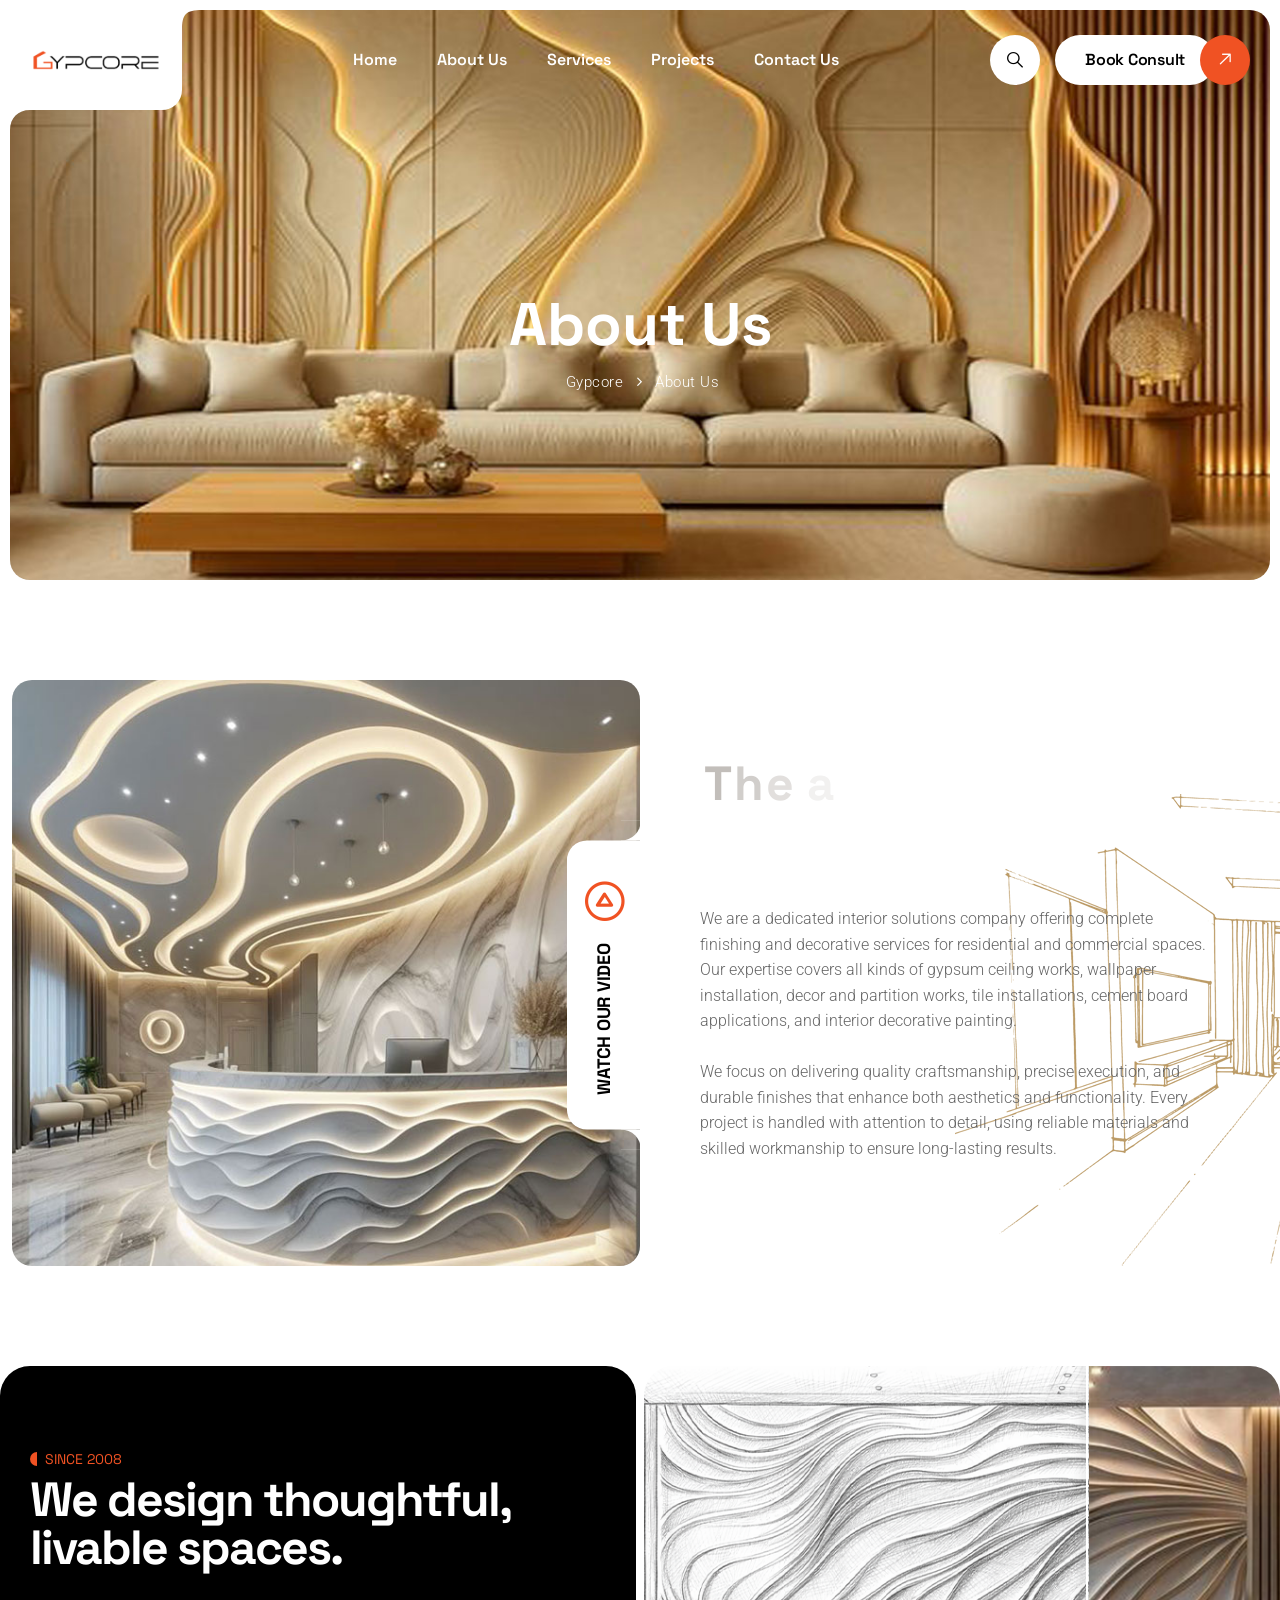
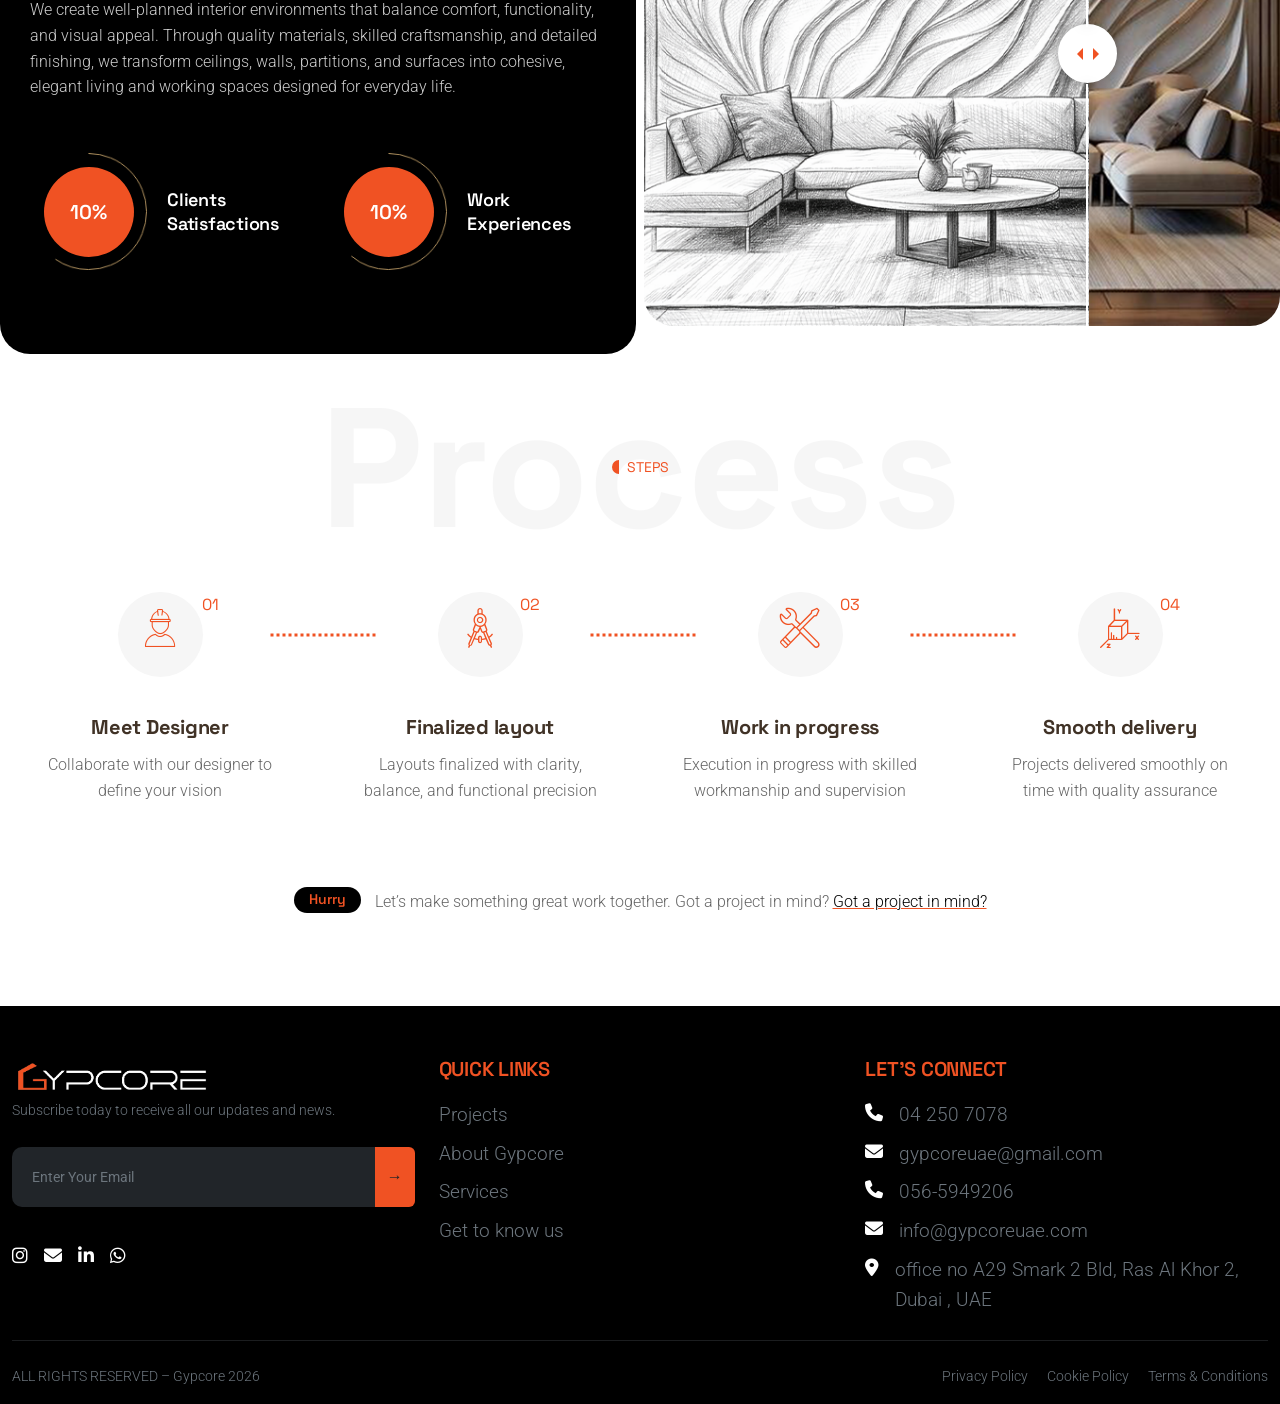
==== commit d0af0c07: "almost completed" ====
--- a/about-us.html
+++ b/about-us.html
@@ -39,6 +39,8 @@
       <link rel="stylesheet" href="css/style.css">
       <!-- Responsive CSS -->
       <link rel="stylesheet" href="css/responsive.css">
+
+	   <link rel="stylesheet" href="https://cdnjs.cloudflare.com/ajax/libs/font-awesome/6.5.1/css/all.min.css">
    </head>
    <body>
     <!-- Page Wrapper -->
@@ -97,8 +99,8 @@
 											<ul class="navigation clearfix">
 												<li><a href="index.html">Home</a></li>
 												<li><a href="#0" class="active">About Us</a></li>
-												<li><a href="services.html">services</a></li>
-												<li><a href="projects.html">projects</a></li>
+												<li><a href="services.html">Services</a></li>
+												<li><a href="projects.html">Projects</a></li>
 												<li><a href="contact.html">Contact Us</a></li>
 												<!-- <li class="dropdown">
 													<a href="#">Pages</a>
@@ -219,7 +221,7 @@
 						<div class="col-md-12 col-xl-6">
 							<div class="before-after-left-area pbmit-bg-color-blackish">
 								<div class="pbmit-heading-subheading animation-style4">
-									<h4 class="pbmit-subtitle">since 1986</h4>
+									<h4 class="pbmit-subtitle">since 2008</h4>
 									<h2 class="pbmit-title">We design thoughtful, livable spaces.</h2>
 									<div class="pbmit-heading-desc">
 									We create well-planned interior environments that balance comfort, functionality, and visual appeal. Through quality materials, skilled craftsmanship, and detailed finishing, we transform ceilings, walls, partitions, and surfaces into cohesive, elegant living and working spaces designed for everyday life.
@@ -452,99 +454,116 @@
 		</div>
 		<!-- Page Content End -->
 
-		  <!-- footer -->
-        <footer class="site-footer footer-style-1 pbmit-bg-color-secondary">
-			<div class="footer-wrap pbmit-footer-widget-area">
-				<div class="container">
-					<div class="row">
-						<div class="col-md-4">
-							<aside class="widget pbmit-two-column-menu">
-								<ul>
-									<li><a href="index.html">Home</a></li>
-									<li><a href="about-us.html">About Us</a></li>
-									<li><a href="services.html">Services</a></li>
-									<li><a href="projects.html">projects</a></li>
-									<li><a href="contact.html">Contact us</a></li>
-								</ul>
-							</aside>
-						</div>
-						<div class="col-md-4">
-							<aside class="widget">
-								<div class="textwidget">
-									<div class="pbmit-footer-logo">
-										<img src="images/fevicon.png" alt="">
-									</div>
-								</div>
-							</aside>
-						</div>
-						<div class="col-md-4">
-							<aside class="widget pbmit-two-column-menu">
-								<ul>
-									<li><a href="services.html">Gypsm Ceiling</a></li>
-									<li><a href="services.html">Tile Work</a></li>
-									<li><a href="services.html">Interior Paint</a></li>
-									<li><a href="services.html"></a>Wallpaper</li>
-									<li><a href="services.html">Cement board</a></li>
-									<li><a href="services.html">Decor & Partition</a></li>
-								</ul>
-							</aside>
-						</div>
-					</div>
-				</div>
-			</div>
-			<div class="pbmit-footer-big-area-wrapper">
-				<div class="footer-wrap pbmit-footer-big-area">
-					<div class="container">
-						<div class="row align-items-center">
-							<div class="col-md-4 pbmit-footer-left">
-								<span class="pbmit-email-text"> <a href="mailto:yadavdecor2100@gmail.com" class="__cf_email__" data-cfemail="#0">[yadavdecor2100@gmail.com]</a></span>
-								<span class="pbmit-phone-number"><a href="tel:056-5949206">056-5949206</a></span>
-								<span class="pbmit-phone-number"><a href="tel:042507078">04 250 7078</a></span>
-							</div>
-							<div class="col-md-4 pbmit-footer-right">
-								<span class="pbmit-address">Dubai,UAE</span>
-							</div>
-							<div class="col-md-4 pbmit-footer-right-social">
-								<ul class="pbmit-social-links">
-									<li class="pbmit-social-li pbmit-social-facebook">
-										<a title="Facebook" href="#" target="_blank">
-											<span><i class="pbmit-base-icon-facebook-f"></i></span>
-										</a>
-									</li>
-									<li class="pbmit-social-li pbmit-social-twitter">
-										<a title="Twitter" href="#" target="_blank">
-											<span><i class="pbmit-base-icon-twitter-2"></i></span>
-										</a>
-									</li>
-									<li class="pbmit-social-li pbmit-social-linkedin">
-										<a title="LinkedIn" href="#" target="_blank">
-											<span><i class="pbmit-base-icon-linkedin-in"></i></span>
-										</a>
-									</li>
-									<li class="pbmit-social-li pbmit-social-instagram">
-										<a title="Instagram" href="#" target="_blank">
-											<span><i class="pbmit-base-icon-instagram"></i></span>
-										</a>
-									</li>
-								</ul>
-							</div>	
-						</div>
-					</div>
-				</div>
-			</div>
-			<div class="pbmit-footer-text-area" style="background-color: #f05223;">
-				<div class="container">
-					<div class="pbmit-footer-text-inner">
-						<div class="row">
-							<div class="col-md-12"> 
-								<div class="pbmit-footer-copyright-text-area"> Copyright © 2026 <a href="#0">Gypcore</a>, All Rights Reserved.</div>
-							</div>
-						</div>
-					</div>
-				</div>
-			</div>
-        </footer>
-		<!-- footer End -->
+		  
+
+     <!-- footer -->
+
+    <footer class="bg-black text-light pt-5">
+    <div class="container">
+
+    <div class="row gy-4">
+
+      <!-- LEFT COLUMN -->
+      <div class="col-lg-4 col-md-6">
+        <img src="images/logo-white.png" alt="" style="width: 200px;">
+        <p class="text-secondary small">
+          Subscribe today to receive all our updates and news.
+        </p>
+
+        <div class="input-group mb-3">
+          <input type="email" class="form-control bg-dark border-secondary text-light"
+            placeholder="Enter Your Email">
+          <button class="btn" type="button" style="background-color: #f05223; border: none; height: 60px; ">
+            →
+          </button>
+        </div>
+
+<div class="d-flex gap-3">
+  <a href="https://www.instagram.com/gypcoreuae/?igsh=MTZvbW44aDNubjY5Mw%3D%3D&utm_source=qr#">
+    <i class="fab fa-instagram footer-icon"></i>
+  </a>
+  <a href="mailto:gypcoreuae@gmail.com">
+    <i class="fas fa-envelope footer-icon"></i>
+  </a>
+  <a href="https://www.linkedin.com/in/raj-yadav-049547218/?utm_source=share&utm_campaign=share_via&utm_content=profile&utm_medium=ios_app">
+    <i class="fab fa-linkedin-in footer-icon"></i>
+  </a>
+  <a href="https://wa.me/+971565949206">
+    <i class="fab fa-whatsapp footer-icon"></i>
+  </a>
+</div>
+
+
+		
+      </div>
+
+      <!-- CENTER COLUMN -->
+      <div class="col-lg-4 col-md-6">
+        <h6 class="fw-semibold mb-3" style="color: #f05223;">QUICK LINKS</h6>
+        <ul class="list-unstyled text-secondary small">
+          <li class="mb-2"><a href="projects.html" class="text-secondary text-decoration-none" style="font-size:1.2rem;">Projects</a></li>
+          <li class="mb-2"><a href="about-us.html" class="text-secondary text-decoration-none"style="font-size:1.2rem;">About Gypcore</a></li>
+          <li class="mb-2"><a href="services.html" class="text-secondary text-decoration-none"style="font-size:1.2rem;">Services</a></li>
+          <li><a href="contact.html" class="text-secondary text-decoration-none"style="font-size:1.2rem;">Get to know us</a></li>
+        </ul>
+      </div>
+
+      <!-- RIGHT COLUMN -->
+
+  <div class="col-lg-4 col-md-12">
+  <h6 class="fw-semibold mb-3" style="color:#f05223;">LET’S CONNECT</h6>
+
+  <a href="tel:042507078" class="text-decoration-none d-flex align-items-start gap-3 mb-2">
+    <i class="fas fa-phone footer-icon"></i>
+    <p class="text-secondary small mb-0" style="font-size:1.2rem;">04 250 7078</p>
+  </a>
+
+  <a href="mailto:gypcoreuae@gmail.com" class="text-decoration-none d-flex align-items-start gap-3 mb-2">
+    <i class="fas fa-envelope footer-icon"></i>
+    <p class="text-secondary small mb-0" style="font-size:1.2rem;">gypcoreuae@gmail.com</p>
+  </a>
+
+  <a href="tel:0565949206" class="text-decoration-none d-flex align-items-start gap-3 mb-2">
+    <i class="fas fa-phone footer-icon"></i>
+    <p class="text-secondary small mb-0" style="font-size:1.2rem;">056-5949206</p>
+  </a>
+
+  <a href="mailto:info@gypcoreuae.com" class="text-decoration-none d-flex align-items-start gap-3 mb-2">
+    <i class="fas fa-envelope footer-icon"></i>
+    <p class="text-secondary small mb-0" style="font-size:1.2rem;">info@gypcoreuae.com</p>
+  </a>
+
+  <div class="d-flex align-items-start gap-3">
+    <i class="fas fa-location-dot footer-icon"></i>
+    <p class="text-secondary small mb-0" style="font-size:1.2rem;">
+     office no A29 Smark 2 Bld, Ras Al Khor 2, Dubai , UAE
+    </p>
+  </div>
+</div>
+
+
+
+
+    </div>
+
+    <hr class="border-secondary my-4">
+
+    <!-- BOTTOM BAR -->
+    <div class="row small text-secondary pb-3">
+      <div class="col-md-6 text-center text-md-start">
+        ALL RIGHTS RESERVED – Gypcore 2026
+      </div>
+      <div class="col-md-6 text-center text-md-end">
+        <a href="#" class="text-secondary text-decoration-none me-3">Privacy Policy</a>
+        <a href="#" class="text-secondary text-decoration-none me-3">Cookie Policy</a>
+        <a href="#" class="text-secondary text-decoration-none">Terms & Conditions</a>
+      </div>
+    </div>
+
+  </div>
+</footer>
+
+<!-- footer End -->
 
 		<!-- Search Box Start Here -->
 		<div class="pbmit-search-overlay">
--- a/css/style.css
+++ b/css/style.css
@@ -3229,7 +3229,7 @@
 	border-radius: 20px;
 }
 label.error {
-	background: red;
+	background:#f05223;
 	color: white;
 	border-radius: 0px 0 10px 10px;
 	margin-bottom: 15px;
@@ -3272,4 +3272,62 @@
 }
 .form-control:focus::placeholder{
 	opacity: 1;
-}+}
+
+
+
+
+  .footer-icon {
+    color: #ffffff !important;
+    font-size: 20px;
+  }
+
+
+
+  .side-sticky-buttons {
+  position: fixed;
+  right: 20px;
+  bottom: 100px;
+  z-index: 9999;
+  display: flex;
+  flex-direction: column;
+  gap: 12px;
+}
+
+.side-sticky-buttons a {
+  width: 52px;
+  height: 52px;
+  display: flex;
+  align-items: center;
+  justify-content: center;
+  color: #fff;
+  font-size: 22px;
+  border-radius: 50%;
+  box-shadow: 0 5px 15px rgba(0,0,0,0.3);
+  text-decoration: none;
+  transition: all 0.3s ease;
+}
+
+.call-btn {
+  background: #dc3545; /* Bootstrap danger red */
+}
+
+.whatsapp-btn {
+  background: #25D366;
+}
+
+.side-sticky-buttons a:hover {
+  transform: scale(1.08);
+}
+
+
+.footer-icon {
+  color: #f05223;
+  font-size: 18px;
+  margin-top: 4px;
+}
+
+i {
+  display: inline-block !important;
+  font-style: normal !important;
+}
